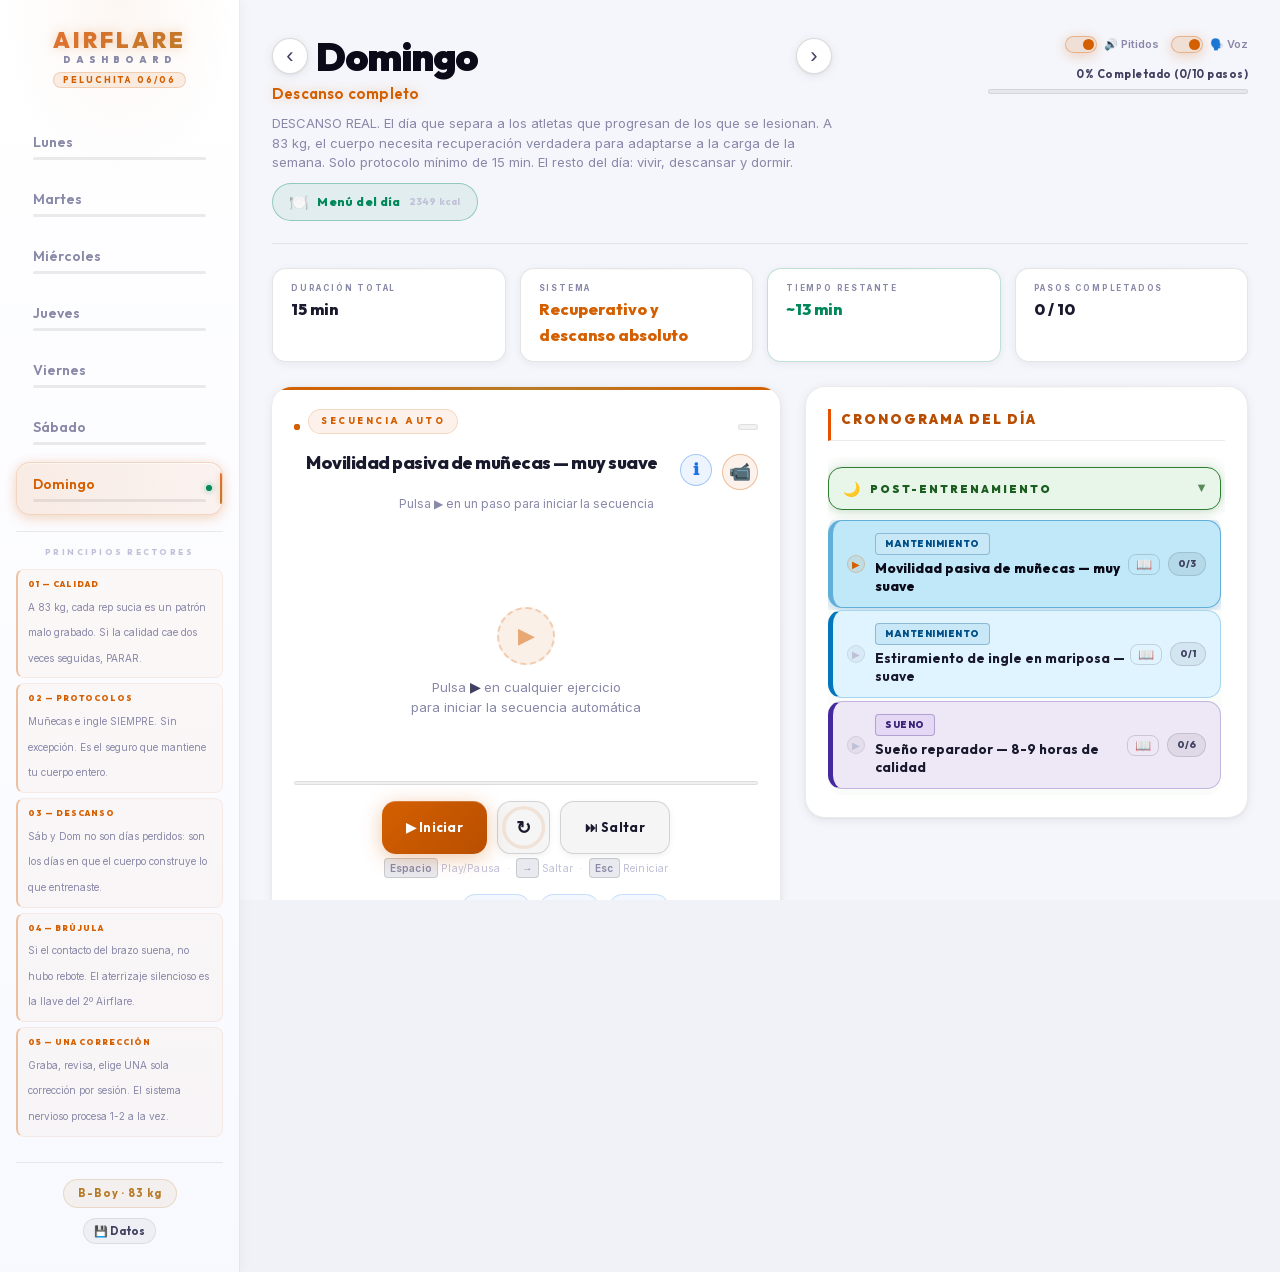
==== index.html @ 87679b3b "Rendimiento gama baja: deduplica fuentes (-298KB) y SW stale-while-revalidate - Las fuentes Inter y " ====
<!DOCTYPE html>
<html lang="es">
<head>
  <meta charset="UTF-8">
  <meta name="viewport" content="width=device-width, initial-scale=1.0, viewport-fit=cover">
  <meta name="theme-color" content="#f0f2f7">
  <meta name="apple-mobile-web-app-capable" content="yes">
  <meta name="apple-mobile-web-app-status-bar-style" content="black-translucent">
  <meta name="mobile-web-app-capable" content="yes">
  <title>Airflare Dashboard | Plan de Entrenamiento Diario</title>
  <meta name="description" content="Panel de entrenamiento interactivo para el control y seguimiento diario de la rutina de Airflares. Incluye temporizadores, alertas por voz y nutrición deportiva.">
  <!-- PWA Manifest -->
  <link rel="manifest" href="manifest.json">

  <!-- Icons -->
  <link rel="icon" type="image/svg+xml" href="icon.svg">
  <link rel="apple-touch-icon" href="icon-192.png">
  <style>
/* ── Fuentes auto-alojadas (subset Latin-1) — sin red, carga instantánea ── */
@font-face{font-family:'Inter';font-style:normal;font-weight:300 700;font-display:swap;src:url([data-uri]) format('woff2');}
@font-face{font-family:'Outfit';font-style:normal;font-weight:500 900;font-display:swap;src:url([data-uri]) format('woff2');}
/* ==========================================================================
   AIRFLARE — TEMA CLARO · Secciones por color · Lectura fácil
   ========================================================================== */


/* ── VARIABLES ─────────────────────────────────────────────────────────────── */
:root {
  --bg-void:      #f0f2f7;
  --bg-deep:      #e8eaef;
  --bg-surface:   #f5f6fb;
  --bg-card:      #ffffff;
  --bg-card-hover:#fafbff;
  --bg-glass:     rgba(0, 0, 0, 0.02);

  --orange:       #d45f00;
  --orange-rgb:   212, 95, 0;
  --orange-bright:#e87030;
  --gold:         #b87b28;
  --gold-rgb:     184, 123, 40;
  --green:        #00875a;
  --green-rgb:    0, 135, 90;
  --red:          #d32f2f;
  --red-rgb:      211, 47, 47;
  --blue:         #1a73e8;
  --blue-rgb:     26, 115, 232;

  --text-pure:    #0a0a18;
  --text-primary: #1a1a2e;
  --text-secondary:#404060;
  --text-muted:   #8888a8;
  --text-dim:     #c0c0d8;

  --border:       rgba(0, 0, 0, 0.08);
  --border-mid:   rgba(0, 0, 0, 0.14);
  --border-glow:  rgba(var(--orange-rgb), 0.25);

  --font-display: 'Outfit', -apple-system, sans-serif;
  --font-body:    'Inter', -apple-system, sans-serif;

  --radius-sm:    8px;
  --radius-md:    14px;
  --radius-lg:    20px;
  --radius-xl:    28px;
  --radius-pill:  999px;

  --ease-out:     cubic-bezier(0.16, 1, 0.3, 1);
  --ease-spring:  cubic-bezier(0.34, 1.56, 0.64, 1);
  --ease-smooth:  cubic-bezier(0.4, 0, 0.2, 1);
  --dur-fast:     0.18s;
  --dur-mid:      0.32s;
  --dur-slow:     0.55s;

  /* Reducido de blur(24px) a blur(14px): la barra es fixed y queda detrás
     de contenido con scroll constante; un blur tan alto fuerza recomposición
     de GPU continua en móviles de gama media/baja (jank en scroll). */
  --blur-nav:     none;

  --shadow-card:  0 2px 12px rgba(0,0,0,0.07), 0 1px 3px rgba(0,0,0,0.05);
  --shadow-orange:0 2px 12px rgba(var(--orange-rgb), 0.18), 0 4px 16px rgba(var(--orange-rgb), 0.10);
  --shadow-green: 0 0 14px rgba(var(--green-rgb), 0.14);
  --shadow-gold:  0 0 14px rgba(var(--gold-rgb), 0.18);
  --glow-orange:  0 0 30px rgba(var(--orange-rgb), 0.08);
}

/* ── RESET ─────────────────────────────────────────────────────────────────── */
*, *::before, *::after { margin: 0; padding: 0; box-sizing: border-box; }

html { scroll-behavior: smooth; -webkit-tap-highlight-color: transparent; overflow-x: hidden; }

body {
  font-family: var(--font-body);
  background-color: var(--bg-void);
  color: var(--text-secondary);
  overflow-x: hidden;
  line-height: 1.6;
  -webkit-font-smoothing: antialiased;
  -moz-osx-font-smoothing: grayscale;
  background-image:
    radial-gradient(ellipse 80% 50% at 50% -10%, rgba(var(--orange-rgb), 0.04) 0%, transparent 60%),
    radial-gradient(ellipse 60% 40% at 80% 80%, rgba(26, 115, 232, 0.03) 0%, transparent 50%);
}

::-webkit-scrollbar { width: 4px; height: 4px; }
::-webkit-scrollbar-track { background: transparent; }
::-webkit-scrollbar-thumb { background: rgba(0,0,0,0.15); border-radius: 2px; }
::-webkit-scrollbar-thumb:hover { background: var(--orange); }

/* ── KEYFRAMES ─────────────────────────────────────────────────────────────── */
@keyframes fadeUp {
  from { opacity: 0; transform: translateY(20px); }
  to   { opacity: 1; transform: translateY(0); }
}

@keyframes fadeIn {
  from { opacity: 0; }
  to   { opacity: 1; }
}

@keyframes slideInRight {
  from { opacity: 0; transform: translateX(24px); }
  to   { opacity: 1; transform: translateX(0); }
}

@keyframes slideInLeft {
  from { opacity: 0; transform: translateX(-24px); }
  to   { opacity: 1; transform: translateX(0); }
}

@keyframes scaleIn {
  from { opacity: 0; transform: scale(0.92); }
  to   { opacity: 1; transform: scale(1); }
}

@keyframes checkPop {
  0%   { transform: scale(0.8); }
  55%  { transform: scale(1.2); }
  100% { transform: scale(1); }
}

@keyframes scanline {
  0%   { transform: translateY(-100%); }
  100% { transform: translateY(400%); }
}

@keyframes timerRing {
  0%   { stroke-dashoffset: 440; }
  100% { stroke-dashoffset: 0; }
}

@keyframes navPop {
  0%   { transform: scale(0.85) translateY(4px); opacity: 0; }
  60%  { transform: scale(1.08) translateY(-2px); }
  100% { transform: scale(1) translateY(0); opacity: 1; }
}

@keyframes rippleAnim {
  to { transform: scale(1); opacity: 0; }
}

@keyframes stepEnter {
  from { opacity: 0; transform: translateX(-8px); }
  to   { opacity: 1; transform: translateX(0); }
}

/* Congelar animaciones infinitas cuando la app está en segundo plano.
   animation-play-state:paused mantiene la capa GPU sin coste de tick. */
.app-hidden .pulse-indicator::after {
  animation-play-state: paused;
}

/* Respeta el ajuste del sistema "reducir animaciones" (Android/iOS):
   congela animaciones y transiciones no esenciales → menos trabajo en gama baja. */
@media (prefers-reduced-motion: reduce) {
  *, *::before, *::after {
    animation-duration: 0.001ms !important;
    animation-iteration-count: 1 !important;
    transition-duration: 0.001ms !important;
    scroll-behavior: auto !important;
  }
}

/* ── LAYOUT ─────────────────────────────────────────────────────────────────── */
.dashboard-wrapper {
  display: flex;
  min-height: 100vh;
  background-color: var(--bg-void);
  width: 100%;
  max-width: 100%;
  overflow-x: hidden;
}

/* ── SIDEBAR (Desktop) ───────────────────────────────────────────────────────── */
.sidebar {
  width: 240px;
  background: linear-gradient(180deg, #ffffff 0%, #f8f9ff 100%);
  border-right: 1px solid var(--border);
  display: flex;
  flex-direction: column;
  padding: 28px 16px 28px;
  flex-shrink: 0;
  z-index: 100;
  position: relative;
  overflow: hidden;
  box-shadow: 2px 0 12px rgba(0,0,0,0.04);
}

.sidebar::before {
  content: '';
  position: absolute;
  top: 0; left: 0; right: 0;
  height: 180px;
  background: radial-gradient(ellipse at 50% 0%, rgba(var(--orange-rgb), 0.05) 0%, transparent 70%);
  pointer-events: none;
}

.brand-logo {
  font-family: var(--font-display);
  font-weight: 900;
  letter-spacing: 1.5px;
  margin-bottom: 32px;
  display: flex;
  flex-direction: column;
  line-height: 1.1;
  text-align: center;
  position: relative;
  animation: fadeIn var(--dur-slow) var(--ease-out);
}

.logo-accent {
  font-size: 22px;
  background: linear-gradient(135deg, var(--orange-bright), var(--gold));
  -webkit-background-clip: text;
  -webkit-text-fill-color: transparent;
  background-clip: text;
  filter: drop-shadow(0 0 6px rgba(var(--orange-rgb), 0.3));
  letter-spacing: 3px;
}

.logo-sub {
  color: var(--text-muted);
  font-size: 9px;
  letter-spacing: 5px;
  margin-top: 3px;
}

.logo-version {
  display: inline-block;
  margin-top: 7px;
  font-size: 9px;
  font-weight: 700;
  letter-spacing: 2px;
  color: var(--orange);
  background: rgba(var(--orange-rgb), 0.10);
  border: 1px solid rgba(var(--orange-rgb), 0.22);
  border-radius: var(--radius-pill);
  padding: 2px 9px;
  text-transform: uppercase;
  align-self: center;
}

.days-nav {
  display: flex;
  flex-direction: column;
  gap: 4px;
  flex-grow: 1;
}

.tab-btn {
  background: transparent;
  border: 1px solid transparent;
  color: var(--text-muted);
  font-family: var(--font-display);
  font-size: 14px;
  font-weight: 600;
  padding: 12px 16px;
  border-radius: var(--radius-md);
  cursor: pointer;
  text-align: left;
  display: flex;
  align-items: center;
  gap: 12px;
  transition: background-color var(--dur-fast) var(--ease-smooth), border-color var(--dur-fast) var(--ease-smooth), color var(--dur-fast) var(--ease-smooth), box-shadow var(--dur-fast) var(--ease-smooth), transform var(--dur-fast) var(--ease-smooth), opacity var(--dur-fast) var(--ease-smooth);
  position: relative;
  overflow: hidden;
}

.tab-btn .day-short { display: none; }

.tab-btn::before {
  content: '';
  position: absolute;
  inset: 0;
  background: linear-gradient(90deg, rgba(var(--orange-rgb),0.05), transparent);
  opacity: 0;
  transition: opacity var(--dur-fast) var(--ease-smooth);
}

.tab-btn:hover {
  color: var(--text-primary);
  border-color: var(--border-mid);
  background: rgba(0,0,0,0.03);
}

.tab-btn:hover::before { opacity: 1; }

.tab-btn:active { transform: scale(0.97); }

.tab-btn.active {
  color: var(--orange);
  border-color: rgba(var(--orange-rgb), 0.2);
  background: rgba(var(--orange-rgb), 0.06);
  box-shadow: var(--shadow-orange), inset 0 1px 0 rgba(255,255,255,0.8);
}

.tab-btn.active::before { opacity: 1; }

.tab-btn.active::after {
  content: '';
  position: absolute;
  right: 0; top: 20%; bottom: 20%;
  width: 2px;
  background: linear-gradient(180deg, var(--orange-bright), var(--gold));
  border-radius: 2px;
  box-shadow: 0 0 6px rgba(var(--orange-rgb),0.4);
}

.sidebar-footer {
  margin-top: 20px;
  border-top: 1px solid var(--border);
  padding-top: 16px;
  text-align: center;
  display: flex;
  flex-direction: column;
  align-items: center;
  gap: 10px;
}

.sidebar-actions {
  display: flex;
  gap: 6px;
  flex-wrap: wrap;
  justify-content: center;
}

.btn-action-sm {
  display: flex;
  align-items: center;
  gap: 5px;
  padding: 5px 10px;
  font-size: 11px;
  font-weight: 700;
  font-family: var(--font-display);
  color: var(--text-secondary);
  background: rgba(0,0,0,0.04);
  border: 1px solid var(--border);
  border-radius: var(--radius-pill);
  cursor: pointer;
  transition: background-color var(--dur-fast) var(--ease-smooth), border-color var(--dur-fast) var(--ease-smooth), color var(--dur-fast) var(--ease-smooth), box-shadow var(--dur-fast) var(--ease-smooth), transform var(--dur-fast) var(--ease-smooth), opacity var(--dur-fast) var(--ease-smooth);
}

.btn-action-sm:hover {
  color: var(--text-primary);
  background: rgba(0,0,0,0.08);
  border-color: var(--border-mid);
}

.weight-badge {
  font-family: var(--font-display);
  font-size: 11px;
  font-weight: 700;
  letter-spacing: 1px;
  color: var(--gold);
  background: rgba(var(--gold-rgb), 0.08);
  padding: 5px 14px;
  border-radius: var(--radius-pill);
  border: 1px solid rgba(var(--gold-rgb), 0.2);
}

/* Sidebar principles */
.sidebar-principles {
  margin-top: 16px;
  border-top: 1px solid var(--border);
  padding-top: 14px;
  flex-shrink: 0;
}

.principles-title {
  font-family: var(--font-display);
  font-size: 8px;
  font-weight: 800;
  letter-spacing: 2.5px;
  color: var(--text-dim);
  text-transform: uppercase;
  margin-bottom: 10px;
  text-align: center;
}

.principle-item {
  background: rgba(var(--orange-rgb), 0.03);
  border: 1px solid rgba(var(--orange-rgb), 0.08);
  border-left: 2px solid rgba(var(--orange-rgb), 0.35);
  border-radius: var(--radius-sm);
  padding: 8px 10px;
  margin-bottom: 5px;
  transition: background-color var(--dur-fast) var(--ease-smooth), border-color var(--dur-fast) var(--ease-smooth), color var(--dur-fast) var(--ease-smooth), box-shadow var(--dur-fast) var(--ease-smooth), transform var(--dur-fast) var(--ease-smooth), opacity var(--dur-fast) var(--ease-smooth);
}

.principle-item:hover {
  background: rgba(var(--orange-rgb), 0.06);
  border-left-color: var(--orange);
}

.principle-number {
  font-family: var(--font-display);
  font-size: 8px;
  font-weight: 900;
  color: var(--orange);
  letter-spacing: 1px;
  text-transform: uppercase;
  display: block;
  margin-bottom: 2px;
}

.principle-text {
  font-size: 10px;
  color: var(--text-muted);
  line-height: 1.4;
}

/* ── MAIN CONTENT ───────────────────────────────────────────────────────────── */
.main-content {
  flex-grow: 1;
  background-color: var(--bg-surface);
  padding: 36px 32px;
  display: flex;
  flex-direction: column;
  gap: 24px;
  height: 100vh;
  overflow-y: auto;
  overflow-x: hidden;
  min-width: 0;
  position: relative;
}

/* ── HEADER ─────────────────────────────────────────────────────────────────── */
.dashboard-header {
  display: flex;
  justify-content: space-between;
  align-items: flex-start;
  gap: 20px;
  border-bottom: 1px solid var(--border);
  padding-bottom: 22px;
  animation: fadeUp var(--dur-slow) var(--ease-out);
}

.header-day-info h1 {
  font-family: var(--font-display);
  font-size: 40px;
  font-weight: 900;
  color: var(--text-pure);
  line-height: 1;
  letter-spacing: -1.5px;
}

.header-day-info h2 {
  font-family: var(--font-display);
  font-size: 15px;
  font-weight: 600;
  color: var(--orange);
  margin-top: 6px;
  letter-spacing: 0.2px;
}

.header-day-info p {
  font-size: 13px;
  color: var(--text-muted);
  margin-top: 8px;
  max-width: 560px;
  line-height: 1.5;
}

.text-glow {
  filter: drop-shadow(0 0 6px rgba(var(--orange-rgb), 0.3));
}

.header-controls {
  display: flex;
  flex-direction: column;
  gap: 12px;
  min-width: 260px;
}

.audio-controls-panel {
  display: flex;
  justify-content: flex-end;
  gap: 12px;
}

.switch-container {
  display: flex;
  align-items: center;
  gap: 7px;
  cursor: pointer;
  font-size: 11px;
  font-weight: 600;
  color: var(--text-muted);
  user-select: none;
  transition: color var(--dur-fast) var(--ease-smooth);
}

.switch-container:hover { color: var(--text-secondary); }

.switch-container input { display: none; }

.switch-slider {
  width: 32px;
  height: 17px;
  background: rgba(0,0,0,0.1);
  border: 1px solid var(--border-mid);
  border-radius: var(--radius-pill);
  position: relative;
  transition: background-color var(--dur-fast) var(--ease-smooth), border-color var(--dur-fast) var(--ease-smooth), color var(--dur-fast) var(--ease-smooth), box-shadow var(--dur-fast) var(--ease-smooth), transform var(--dur-fast) var(--ease-smooth), opacity var(--dur-fast) var(--ease-smooth);
}

.switch-slider::before {
  content: '';
  position: absolute;
  width: 11px;
  height: 11px;
  background: var(--text-muted);
  border-radius: 50%;
  left: 2px;
  top: 2px;
  transition: background-color var(--dur-fast) var(--ease-spring), border-color var(--dur-fast) var(--ease-spring), color var(--dur-fast) var(--ease-spring), box-shadow var(--dur-fast) var(--ease-spring), transform var(--dur-fast) var(--ease-spring), opacity var(--dur-fast) var(--ease-spring);
}

.switch-container input:checked + .switch-slider {
  background: rgba(var(--orange-rgb), 0.15);
  border-color: rgba(var(--orange-rgb), 0.35);
  box-shadow: var(--shadow-orange);
}

.switch-container input:checked + .switch-slider::before {
  left: 17px;
  background: var(--orange);
}

/* Progress bar */
.progress-container { display: flex; flex-direction: column; gap: 6px; }

.progress-header {
  display: flex;
  justify-content: flex-end;
  font-family: var(--font-display);
  font-size: 11px;
  font-weight: 700;
  color: var(--text-secondary);
  letter-spacing: 0.5px;
}

.progress-bar-bg {
  width: 100%;
  height: 5px;
  background: rgba(0,0,0,0.06);
  border-radius: var(--radius-pill);
  overflow: hidden;
  border: 1px solid var(--border);
}

.progress-bar-fill {
  position: relative;
  overflow: hidden;
  height: 100%;
  background: linear-gradient(90deg, var(--orange) 0%, var(--gold) 50%, var(--green) 100%);
  box-shadow: 0 0 10px rgba(var(--orange-rgb), 0.35);
  border-radius: var(--radius-pill);
  transition: width 0.5s var(--ease-out);
}
/* Sin shimmer animado: la barra es estática (cero coste de compositor perpetuo
   en gama baja). El degradado naranja→oro→verde ya aporta el color de progreso. */

/* ── METRICS BAR ────────────────────────────────────────────────────────────── */
.day-metrics-bar {
  display: flex;
  gap: 14px;
  flex-wrap: wrap;
  animation: fadeUp var(--dur-slow) var(--ease-out) 0.06s both;
}

.metric-card {
  flex: 1;
  min-width: 160px;
  background: var(--bg-card);
  border: 1px solid var(--border);
  border-radius: var(--radius-md);
  padding: 13px 18px;
  display: flex;
  flex-direction: column;
  gap: 3px;
  box-shadow: var(--shadow-card);
  position: relative;
  overflow: hidden;
}

.metric-card::before {
  content: '';
  position: absolute;
  top: 0; left: 0; right: 0;
  height: 1px;
  background: linear-gradient(90deg, transparent, rgba(0,0,0,0.04), transparent);
}

.metric-label {
  font-size: 9px;
  text-transform: uppercase;
  letter-spacing: 1.5px;
  color: var(--text-muted);
  font-weight: 700;
}

.metric-value {
  font-family: var(--font-display);
  font-size: 15px;
  font-weight: 700;
  color: var(--text-primary);
}

.text-accent { color: var(--orange); }
.text-secondary { color: var(--text-secondary); font-size: 13px; }

/* ── DASHBOARD GRID ─────────────────────────────────────────────────────────── */
.dashboard-grid {
  display: grid;
  grid-template-columns: 1.15fr 1fr;
  gap: 24px;
  align-items: start;
}

.grid-left-col, .grid-right-col {
  display: flex;
  flex-direction: column;
  gap: 18px;
  min-width: 0;
}

/* ── GLASS CARDS ────────────────────────────────────────────────────────────── */
.glass-card {
  background: var(--bg-card);
  border: 1px solid var(--border);
  border-radius: var(--radius-lg);
  padding: 22px;
  box-shadow: var(--shadow-card);
  position: relative;
  overflow: hidden;
  width: 100%;
  max-width: 100%;
  box-sizing: border-box;
  transition: border-color var(--dur-mid) var(--ease-smooth),
              box-shadow var(--dur-mid) var(--ease-smooth);
  animation: fadeUp var(--dur-slow) var(--ease-out) both;
}

.glass-card::before {
  content: '';
  position: absolute;
  top: 0; left: 0; right: 0;
  height: 1px;
  background: linear-gradient(90deg, transparent 0%, rgba(0,0,0,0.04) 50%, transparent 100%);
  pointer-events: none;
}

.glass-card:hover {
  border-color: var(--border-mid);
  box-shadow: 0 4px 20px rgba(0,0,0,0.09);
}

/* ── TIMER SECTION ──────────────────────────────────────────────────────────── */
.timer-section {
  text-align: center;
  border-left: none;
  position: relative;
  overflow: hidden;
}

.timer-section::after {
  content: '';
  position: absolute;
  top: 0; left: 0; right: 0;
  height: 3px;
  background: linear-gradient(90deg, var(--orange), var(--gold), var(--orange));
  /* RENDIMIENTO: se quita la animación perpetua de "background-position"
     (shimmer) — esta franja de 3px está siempre visible mientras se entrena,
     y animar su degradado obligaba a repintarla en cada fotograma para
     siempre. El degradado estático es visualmente casi idéntico (una línea
     de acento de 3px) y elimina ese coste continuo de raíz. */
  border-radius: var(--radius-lg) var(--radius-lg) 0 0;
}

.timer-exercise-header {
  margin-bottom: 18px;
}

.timer-badge {
  font-family: var(--font-display);
  font-size: 9px;
  letter-spacing: 2.5px;
  font-weight: 800;
  color: var(--orange);
  background: rgba(var(--orange-rgb), 0.08);
  border: 1px solid rgba(var(--orange-rgb), 0.18);
  padding: 4px 12px;
  border-radius: var(--radius-pill);
  display: inline-flex;
  align-items: center;
  gap: 6px;
  margin-bottom: 10px;
  text-transform: uppercase;
}

.pulse-indicator {
  display: inline-block;
  position: relative;
  width: 6px;
  height: 6px;
  background: var(--orange);
  border-radius: 50%;
  flex-shrink: 0;
}
/* RENDIMIENTO: el "anillo" pulsante se generaba antes animando box-shadow
   (propiedad de PINTADO — fuerza repintado de la GPU en cada fotograma,
   de forma perpetua, ya que este indicador está siempre visible en el
   panel principal). Se sustituye por un pseudo-elemento que solo anima
   transform + opacity — ambas son propiedades de COMPOSICIÓN, casi gratis
   para la GPU — manteniendo el mismo efecto visual de "anillo expandiéndose". */
.pulse-indicator::after {
  content: '';
  position: absolute;
  inset: 0;
  border-radius: 50%;
  background: var(--orange);
  animation: pulseRing 1.8s infinite;
}
@keyframes pulseRing {
  0%   { transform: scale(1);   opacity: 0.55; }
  100% { transform: scale(2.6); opacity: 0; }
}

#timer-ex-name {
  font-family: var(--font-display);
  font-size: 18px;
  font-weight: 800;
  color: var(--text-primary);
  line-height: 1.2;
  letter-spacing: -0.3px;
}

#timer-ex-target {
  font-size: 12px;
  color: var(--text-muted);
  margin-top: 4px;
}

.timer-display-wrapper {
  margin: 22px auto;
  position: relative;
  display: inline-block;
  max-width: 100%;
  overflow: hidden;
}

.timer-display {
  font-family: var(--font-display);
  font-size: 80px;
  font-weight: 900;
  color: var(--text-pure);
  letter-spacing: -4px;
  line-height: 1;
  /* Glow estático: antes glowPulse animaba text-shadow (PINTADO) infinitamente
     sobre este número de 80px → repintado cada frame, caro en gama baja. */
  text-shadow: 0 0 20px rgba(var(--orange-rgb), 0.30);
  position: relative;
}

/* Timer controls */
.timer-controls {
  display: flex;
  justify-content: center;
  gap: 10px;
  flex-wrap: wrap;
}

.btn-timer {
  font-family: var(--font-display);
  font-size: 13px;
  font-weight: 700;
  padding: 14px 24px;
  border-radius: var(--radius-md);
  cursor: pointer;
  border: none;
  display: flex;
  align-items: center;
  gap: 7px;
  transition: background-color var(--dur-fast) var(--ease-smooth), border-color var(--dur-fast) var(--ease-smooth), color var(--dur-fast) var(--ease-smooth), box-shadow var(--dur-fast) var(--ease-smooth), transform var(--dur-fast) var(--ease-smooth), opacity var(--dur-fast) var(--ease-smooth);
  letter-spacing: 0.3px;
  position: relative;
  overflow: hidden;
}

.btn-timer:active { transform: scale(0.95); }

.btn-primary {
  background: linear-gradient(135deg, var(--orange) 0%, #b84f00 100%);
  color: white;
  box-shadow: 0 4px 20px rgba(var(--orange-rgb), 0.35), 0 1px 0 rgba(255,255,255,0.2) inset;
}

.btn-primary:hover {
  box-shadow: 0 6px 28px rgba(var(--orange-rgb), 0.45), 0 1px 0 rgba(255,255,255,0.2) inset;
  transform: translateY(-2px);
}

.btn-primary.running {
  background: linear-gradient(135deg, #9a3c00 0%, #7a2e00 100%);
  box-shadow: 0 4px 16px rgba(140, 50, 0, 0.35);
}

.btn-secondary {
  background: rgba(0,0,0,0.04);
  color: var(--text-primary);
  border: 1px solid var(--border-mid);
  box-shadow: 0 2px 6px rgba(0,0,0,0.06);
}

.btn-secondary:hover {
  background: rgba(0,0,0,0.07);
  border-color: rgba(0,0,0,0.18);
  transform: translateY(-1px);
}

/* Rest buttons */
.rest-buttons {
  display: flex;
  justify-content: center;
  gap: 8px;
  margin-top: 14px;
  flex-wrap: wrap;
  align-items: center;
}

.rest-buttons span {
  font-family: var(--font-display) !important;
  font-size: 9px !important;
  font-weight: 700 !important;
  color: var(--text-dim) !important;
  letter-spacing: 1.5px !important;
}

.btn-rest {
  font-family: var(--font-display);
  font-size: 11px;
  font-weight: 700;
  padding: 7px 14px;
  border-radius: var(--radius-pill);
  cursor: pointer;
  border: 1px solid rgba(var(--blue-rgb), 0.2);
  background: rgba(var(--blue-rgb), 0.05);
  color: var(--blue);
  transition: background-color var(--dur-fast) var(--ease-smooth), border-color var(--dur-fast) var(--ease-smooth), color var(--dur-fast) var(--ease-smooth), box-shadow var(--dur-fast) var(--ease-smooth), transform var(--dur-fast) var(--ease-smooth), opacity var(--dur-fast) var(--ease-smooth);
  letter-spacing: 0.5px;
}

.btn-rest:hover {
  background: rgba(var(--blue-rgb), 0.1);
  border-color: rgba(var(--blue-rgb), 0.35);
  transform: translateY(-1px);
  box-shadow: 0 0 10px rgba(var(--blue-rgb), 0.12);
}

.btn-rest:active { transform: scale(0.94); }

.btn-rest.active-rest {
  background: rgba(var(--blue-rgb), 0.12);
  border-color: var(--blue);
  /* Indicador estático en vez de animar box-shadow (PINTADO) cada frame. */
  box-shadow: 0 0 0 3px rgba(26, 115, 232, 0.16);
}

/* ── EXERCISE DETAILS ───────────────────────────────────────────────────────── */
.detail-list {
  list-style: none;
  display: flex;
  flex-direction: column;
  gap: 9px;
  font-size: 13px;
}

.detail-list li {
  position: relative;
  padding-left: 16px;
  color: var(--text-secondary);
  line-height: 1.5;
}

.detail-list li::before {
  content: "▸";
  position: absolute;
  left: 0;
  font-size: 10px;
  top: 2px;
}

.danger-list li::before { color: var(--red); }
.success-list li::before { color: var(--green); }

/* ── TECHNIQUE CHECKLIST ────────────────────────────────────────────────────── */
.tech-checklist-item {
  display: flex;
  align-items: flex-start;
  gap: 11px;
  padding: 10px 0;
  border-bottom: 1px solid var(--border);
  cursor: pointer;
  transition: background-color var(--dur-fast) var(--ease-smooth), border-color var(--dur-fast) var(--ease-smooth), color var(--dur-fast) var(--ease-smooth), box-shadow var(--dur-fast) var(--ease-smooth), transform var(--dur-fast) var(--ease-smooth), opacity var(--dur-fast) var(--ease-smooth);
}

.tech-checklist-item:last-child { border-bottom: none; padding-bottom: 0; }

.tech-checklist-item:hover .tech-item-text { color: var(--text-primary); }

.tech-checkbox {
  opacity: 0;
  width: 0;
  height: 0;
}

.tech-checkmark {
  position: relative;
  flex-shrink: 0;
  width: 18px;
  height: 18px;
  margin-top: 2px;
  background: rgba(0,0,0,0.03);
  border: 1.5px solid var(--text-dim);
  border-radius: 5px;
  transition: background-color var(--dur-fast) var(--ease-smooth), border-color var(--dur-fast) var(--ease-smooth), color var(--dur-fast) var(--ease-smooth), box-shadow var(--dur-fast) var(--ease-smooth), transform var(--dur-fast) var(--ease-smooth), opacity var(--dur-fast) var(--ease-smooth);
}

.tech-checkbox:checked ~ .tech-checkmark {
  background: linear-gradient(135deg, var(--orange), var(--gold));
  border-color: var(--orange);
  box-shadow: var(--shadow-orange);
  animation: checkPop var(--dur-fast) var(--ease-spring);
}

.tech-checkmark::after {
  content: '';
  position: absolute;
  display: none;
  left: 5px;
  top: 1px;
  width: 4px;
  height: 8px;
  border: solid #fff;
  border-width: 0 2px 2px 0;
  transform: rotate(45deg);
}

.tech-checkbox:checked ~ .tech-checkmark::after { display: block; }

.tech-item-text {
  font-size: 13px;
  color: var(--text-secondary);
  line-height: 1.5;
  transition: background-color var(--dur-fast) var(--ease-smooth), border-color var(--dur-fast) var(--ease-smooth), color var(--dur-fast) var(--ease-smooth), box-shadow var(--dur-fast) var(--ease-smooth), transform var(--dur-fast) var(--ease-smooth), opacity var(--dur-fast) var(--ease-smooth);
}

.tech-checkbox:checked ~ .tech-item-text {
  text-decoration: line-through;
  color: var(--text-dim);
  opacity: 0.6;
}

/* ── BLOCK CATEGORY SEPARATORS ─────────────────────────────────────────────── */
.block-category-separator {
  display: flex;
  align-items: center;
  gap: 8px;
  padding: 10px 14px 8px;
  font-family: var(--font-display);
  font-size: 11px;
  font-weight: 900;
  letter-spacing: 2px;
  text-transform: uppercase;
  color: var(--text-muted);
  border-radius: var(--radius-md);
  margin-top: 10px;
  margin-bottom: 4px;
  background: rgba(0,0,0,0.04);
  border: 1px solid var(--border);
}

.block-category-separator:first-child {
  margin-top: 0;
}

/* Colores por categoría */
.cat-calentamiento {
  background: rgba(255, 149, 0, 0.09);
  border-color: rgba(255, 149, 0, 0.2);
  color: #b86200;
}

.cat-entrenamiento {
  background: rgba(var(--blue-rgb), 0.08);
  border-color: rgba(var(--blue-rgb), 0.18);
  color: #1558b0;
}

.cat-postentrenamiento {
  background: rgba(var(--green-rgb), 0.08);
  border-color: rgba(var(--green-rgb), 0.18);
  color: #006040;
}

.block-cat-icon {
  font-size: 14px;
}

/* ── TIMELINE SECTION ───────────────────────────────────────────────────────── */
.section-title {
  font-family: var(--font-display);
  font-size: 13px;
  font-weight: 900;
  text-transform: uppercase;
  letter-spacing: 2px;
  color: var(--text-primary);
  margin-bottom: 16px;
  padding-bottom: 10px;
  border-bottom: 1px solid var(--border);
}

.timeline-list {
  display: flex;
  flex-direction: column;
  gap: 2px;
  max-height: 700px;
  overflow-y: auto;
  padding-right: 4px;
}

/* ── EXERCISE GROUP HEADER ──────────────────────────────────────────────────── */
/* Salta el render de ejercicios fuera de pantalla. 'auto' recuerda el tamaño
   real tras el primer pintado; navegadores viejos lo ignoran (degradación segura). */
.exercise-group {
  content-visibility: auto;
  contain-intrinsic-size: auto 160px;
}

.exercise-group-header {
  background: #fafbfe;
  border: 1px solid var(--border);
  border-radius: var(--radius-md);
  padding: 12px 14px;
  display: flex;
  justify-content: space-between;
  align-items: center;
  cursor: pointer;
  transition: background-color var(--dur-fast) var(--ease-smooth), border-color var(--dur-fast) var(--ease-smooth), color var(--dur-fast) var(--ease-smooth), box-shadow var(--dur-fast) var(--ease-smooth), transform var(--dur-fast) var(--ease-smooth), opacity var(--dur-fast) var(--ease-smooth);
  margin-top: 4px;
  position: relative;
  overflow: hidden;
  border-left: 3px solid var(--border-mid);
}

.exercise-group-header:first-child { margin-top: 0; }

.exercise-group-header:hover {
  background: #f0f3ff;
  border-color: var(--border-mid);
}

.exercise-group-header:active { transform: scale(0.99); }

.exercise-group-header.active-group {
  background: rgba(var(--orange-rgb), 0.05);
  border-color: rgba(var(--orange-rgb), 0.2);
  border-left-color: var(--orange);
  box-shadow: 0 0 16px rgba(var(--orange-rgb), 0.05);
}

/* Colores de borde por bloque de entrenamiento */
.exercise-group-header[data-block="block-calentamiento"]  { border-left-color: #ff9500; }
.exercise-group-header[data-block="block-activacion"]     { border-left-color: #ff6b00; }
.exercise-group-header[data-block="block-power"]          { border-left-color: #00875a; }
.exercise-group-header[data-block="block-power-plus"]     { border-left-color: #00c896; }
.exercise-group-header[data-block="block-fuerza"]         { border-left-color: #1a73e8; }
.exercise-group-header[data-block="block-baile"]          { border-left-color: #9c27b0; }
.exercise-group-header[data-block="block-mental"]         { border-left-color: #e6a817; }
.exercise-group-header[data-block="block-recuperacion"]   { border-left-color: #00acc1; }
.exercise-group-header[data-block="block-powertest"]      { border-left-color: #e53935; }
.exercise-group-header[data-block="block-sueno"]          { border-left-color: #7b1fa2; }
.exercise-group-header[data-block="block-vueltacalma"]    { border-left-color: #607d8b; }

.group-header-left {
  display: flex;
  align-items: center;
  gap: 10px;
  flex: 1 1 0;
  min-width: 0;
  overflow: hidden;
}

.group-collapse-icon {
  font-size: 9px;
  color: var(--text-dim);
  transition: background-color var(--dur-fast) var(--ease-smooth), border-color var(--dur-fast) var(--ease-smooth), color var(--dur-fast) var(--ease-smooth), box-shadow var(--dur-fast) var(--ease-smooth), transform var(--dur-fast) var(--ease-smooth), opacity var(--dur-fast) var(--ease-smooth);
  flex-shrink: 0;
}

.exercise-group-header.active-group .group-collapse-icon {
  color: var(--orange);
}

.group-header-info {
  display: flex;
  flex-direction: column;
  gap: 4px;
}

.group-exercise-name {
  font-family: var(--font-display);
  font-size: 13px;
  font-weight: 700;
  color: var(--text-primary);
  white-space: nowrap;
  overflow: hidden;
  text-overflow: ellipsis;
}

.exercise-group-header.active-group .group-exercise-name {
  color: var(--orange);
}

.group-header-right {
  display: flex;
  align-items: center;
  gap: 8px;
  flex-shrink: 0;
}

.group-step-count {
  font-family: var(--font-display);
  font-size: 10px;
  font-weight: 800;
  color: var(--text-muted);
  background: rgba(0,0,0,0.04);
  border: 1px solid var(--border);
  padding: 3px 9px;
  border-radius: var(--radius-pill);
  white-space: nowrap;
  transition: background-color var(--dur-fast) var(--ease-smooth), border-color var(--dur-fast) var(--ease-smooth), color var(--dur-fast) var(--ease-smooth), box-shadow var(--dur-fast) var(--ease-smooth), transform var(--dur-fast) var(--ease-smooth), opacity var(--dur-fast) var(--ease-smooth);
}

.group-step-count.all-done {
  color: var(--green);
  background: rgba(var(--green-rgb), 0.08);
  border-color: rgba(var(--green-rgb), 0.2);
  box-shadow: var(--shadow-green);
}

/* ── STEPS CONTAINER ────────────────────────────────────────────────────────── */
.steps-container {
  display: flex;
  flex-direction: column;
  gap: 2px;
  padding-left: 14px;
  overflow: hidden;
  max-height: 2000px;
  transition: max-height 0.4s var(--ease-out), opacity 0.3s var(--ease-smooth);
  opacity: 1;
  border-left: 1px solid rgba(0,0,0,0.06);
  margin-left: 12px;
  margin-bottom: 3px;
}

.steps-container.collapsed {
  max-height: 0;
  opacity: 0;
  margin-bottom: 0;
}

/* ── STEP ROWS ──────────────────────────────────────────────────────────────── */
.step-row {
  display: flex;
  justify-content: space-between;
  align-items: center;
  padding: 9px 12px;
  border-radius: var(--radius-sm);
  border: 1px solid transparent;
  cursor: pointer;
  transition: background-color var(--dur-fast) var(--ease-smooth), border-color var(--dur-fast) var(--ease-smooth), color var(--dur-fast) var(--ease-smooth), box-shadow var(--dur-fast) var(--ease-smooth), transform var(--dur-fast) var(--ease-smooth), opacity var(--dur-fast) var(--ease-smooth);
  gap: 8px;
}

.step-row:hover {
  background: rgba(0,0,0,0.03);
  border-color: var(--border);
}

.step-row:active { transform: scale(0.99); }

.step-row.step-active {
  background: rgba(var(--orange-rgb), 0.06);
  border-color: rgba(var(--orange-rgb), 0.16);
}

.step-row.step-completed { opacity: 0.45; }

.step-row.step-completed .step-label {
  text-decoration: line-through;
  color: var(--text-dim);
}

.step-row-left {
  display: flex;
  align-items: center;
  gap: 10px;
  flex: 1;
  min-width: 0;
}

.step-row-right {
  display: flex;
  align-items: center;
  gap: 6px;
  flex-shrink: 0;
}

.step-label {
  font-size: 12px;
  color: var(--text-secondary);
  line-height: 1.35;
  overflow-wrap: break-word;
  word-break: break-word;
  min-width: 0;
}

.step-label-rest {
  font-size: 12px;
  color: var(--text-muted);
  font-style: italic;
}

.rest-icon { font-size: 13px; }

.rest-step {
  background: rgba(var(--blue-rgb), 0.02);
  border-radius: var(--radius-sm);
}

.step-time-badge {
  font-family: var(--font-display);
  font-size: 10px;
  font-weight: 700;
  color: var(--text-muted);
  background: rgba(0,0,0,0.05);
  padding: 2px 7px;
  border-radius: var(--radius-pill);
  border: 1px solid var(--border);
}

.step-reps-badge {
  font-family: var(--font-display);
  font-size: 10px;
  font-weight: 700;
  color: var(--orange);
  background: rgba(var(--orange-rgb), 0.07);
  padding: 2px 8px;
  border-radius: var(--radius-pill);
  border: 1px solid rgba(var(--orange-rgb), 0.14);
  max-width: 140px;
  text-align: right;
  white-space: nowrap;
  overflow: hidden;
  text-overflow: ellipsis;
}

.btn-step-timer {
  background: rgba(var(--orange-rgb), 0.08);
  border: 1px solid rgba(var(--orange-rgb), 0.18);
  color: var(--orange);
  font-size: 11px;
  cursor: pointer;
  padding: 5px 8px;
  border-radius: var(--radius-sm);
  transition: background-color var(--dur-fast) var(--ease-smooth), border-color var(--dur-fast) var(--ease-smooth), color var(--dur-fast) var(--ease-smooth), box-shadow var(--dur-fast) var(--ease-smooth), transform var(--dur-fast) var(--ease-smooth), opacity var(--dur-fast) var(--ease-smooth);
  flex-shrink: 0;
}

.btn-step-timer:hover {
  background: rgba(var(--orange-rgb), 0.15);
  border-color: rgba(var(--orange-rgb), 0.3);
  box-shadow: var(--shadow-orange);
}

.btn-step-timer:active { transform: scale(0.9); }

.rest-timer-btn {
  background: rgba(var(--blue-rgb), 0.07);
  border: 1px solid rgba(var(--blue-rgb), 0.18);
  color: var(--blue);
}

.rest-timer-btn:hover {
  background: rgba(var(--blue-rgb), 0.13);
  border-color: rgba(var(--blue-rgb), 0.3);
  box-shadow: 0 0 10px rgba(var(--blue-rgb), 0.12);
}

/* ── CHECKBOXES ─────────────────────────────────────────────────────────────── */
.checkbox-container {
  display: block;
  position: relative;
  width: 20px;
  height: 20px;
  cursor: pointer;
  flex-shrink: 0;
}

.checkbox-container input {
  opacity: 0;
  width: 0;
  height: 0;
}

.checkmark {
  position: absolute;
  top: 0; left: 0;
  height: 20px;
  width: 20px;
  background: rgba(0,0,0,0.04);
  border: 1.5px solid var(--text-dim);
  border-radius: 5px;
  transition: background-color var(--dur-fast) var(--ease-smooth), border-color var(--dur-fast) var(--ease-smooth), color var(--dur-fast) var(--ease-smooth), box-shadow var(--dur-fast) var(--ease-smooth), transform var(--dur-fast) var(--ease-smooth), opacity var(--dur-fast) var(--ease-smooth);
}

.checkbox-container input:checked ~ .checkmark {
  background: linear-gradient(135deg, var(--green), #00694a);
  border-color: var(--green);
  box-shadow: var(--shadow-green);
  animation: checkPop var(--dur-fast) var(--ease-spring);
}

.checkmark::after {
  content: '';
  position: absolute;
  display: none;
  left: 6px;
  top: 2px;
  width: 4px;
  height: 9px;
  border: solid #fff;
  border-width: 0 2px 2px 0;
  transform: rotate(45deg);
}

.checkbox-container input:checked ~ .checkmark::after { display: block; }

/* ── BLOCK BADGES ───────────────────────────────────────────────────────────── */
.exercise-block-badge {
  font-family: var(--font-display);
  font-size: 8px;
  font-weight: 800;
  text-transform: uppercase;
  letter-spacing: 0.8px;
  padding: 2px 7px;
  border-radius: 3px;
  display: inline-block;
  width: fit-content;
}

.block-calentamiento  { background: rgba(255,149,0,0.12); color: #b86200; }
.block-activacion     { background: rgba(var(--orange-rgb),0.1); color: var(--orange); }
.block-power          { background: rgba(var(--green-rgb),0.1); color: var(--green); }
.block-power-plus     { background: rgba(0,200,150,0.1); color: #00a878; border: 1px solid rgba(0,200,150,0.2); }
.block-fuerza         { background: rgba(var(--blue-rgb),0.1); color: var(--blue); }
.block-baile          { background: rgba(156,39,176,0.1); color: #9c27b0; }
.block-mental         { background: rgba(230,168,23,0.1); color: #b88000; }
.block-recuperacion   { background: rgba(0,172,193,0.08); color: #007c8a; }
.block-powertest      { background: rgba(var(--red-rgb),0.1); color: var(--red); border: 1px solid rgba(var(--red-rgb),0.18); }
.block-sueno { background: rgba(123,31,162,0.09); color: #7b1fa2; }
.block-vueltacalma    { background: rgba(96,125,139,0.08); color: #607d8b; }

/* ═══════════════════════════════════════════════════════════════════════════════
   MOBILE — diseño premium para teléfono
   ═══════════════════════════════════════════════════════════════════════════ */

@media (max-width: 900px) {

  body {
    background-image:
      radial-gradient(ellipse 120% 40% at 50% -5%, rgba(var(--orange-rgb), 0.05) 0%, transparent 55%),
      radial-gradient(ellipse 80% 40% at 90% 90%, rgba(26, 115, 232, 0.03) 0%, transparent 50%);
  }

  .dashboard-wrapper {
    flex-direction: column;
    overflow-x: hidden;
    width: 100%;
    max-width: 100%;
  }

  /* BOTTOM NAV */
  .sidebar {
    width: 100%;
    height: auto;
    min-height: 72px;
    position: fixed;
    bottom: 0;
    left: 0;
    right: 0;
    padding: 0 8px 0;
    padding-bottom: max(8px, env(safe-area-inset-bottom));
    flex-direction: row;
    align-items: center;
    justify-content: center;
    border-right: none;
    border-top: 1px solid var(--border);
    background: rgba(255, 255, 255, 0.99);
    backdrop-filter: var(--blur-nav);
    z-index: 999;
    overflow: visible;
    box-shadow: 0 -3px 16px rgba(0,0,0,0.10);
  }

  .sidebar::before {
    top: 0; bottom: unset;
    height: 1px;
    background: linear-gradient(90deg, transparent, rgba(var(--orange-rgb), 0.2), transparent);
    border-radius: 0;
  }

  .brand-logo, .sidebar-footer, .sidebar-principles { display: none; }

  .days-nav {
    flex-direction: row;
    width: 100%;
    justify-content: space-around;
    gap: 0;
    padding: 8px 0 6px;
  }

  .tab-btn {
    padding: 8px 6px;
    border-radius: var(--radius-md);
    flex-direction: column;
    gap: 4px;
    align-items: center;
    flex: 1;
    text-align: center;
    font-size: 10px;
    letter-spacing: 0.5px;
    border: none;
    background: none !important;
    position: relative;
    transition: background-color var(--dur-fast) var(--ease-smooth), border-color var(--dur-fast) var(--ease-smooth), color var(--dur-fast) var(--ease-smooth), box-shadow var(--dur-fast) var(--ease-smooth), transform var(--dur-fast) var(--ease-smooth), opacity var(--dur-fast) var(--ease-smooth);
  }

  .tab-btn::after { display: none; }
  .tab-btn::before { display: none; }

  .tab-btn:active { transform: scale(0.88); }

  .tab-btn .day-full { display: none; }

  .tab-btn .day-short {
    display: block;
    background: none;
    padding: 0;
    font-size: 14px;
    font-weight: 800;
    font-family: var(--font-display);
    letter-spacing: 0.5px;
    color: var(--text-dim);
    transition: color var(--dur-fast) var(--ease-smooth);
  }

  .tab-btn.active .day-short {
    color: var(--orange);
    filter: drop-shadow(0 0 4px rgba(var(--orange-rgb), 0.4));
  }

  /* Dot indicator */
  .tab-btn.active::after {
    content: '';
    display: block !important;
    position: absolute;
    bottom: -2px;
    left: 50%;
    transform: translateX(-50%);
    width: 18px;
    height: 3px;
    background: linear-gradient(90deg, var(--orange), var(--gold));
    border-radius: var(--radius-pill);
    box-shadow: 0 0 6px rgba(var(--orange-rgb), 0.5);
    animation: navPop var(--dur-fast) var(--ease-spring);
    right: unset; top: unset;
    border: none; width: 18px;
  }

  /* Main content mobile */
  .main-content {
    padding: 16px 14px max(96px, calc(72px + env(safe-area-inset-bottom, 0px)));
    height: auto;
    overflow: visible;
    width: 100%;
    max-width: 100%;
    gap: 16px;
  }

  .dashboard-header {
    flex-direction: column;
    align-items: flex-start;
    gap: 14px;
    padding-bottom: 16px;
    animation: fadeIn var(--dur-mid) var(--ease-out);
  }

  .header-day-info h1 {
    font-size: 36px;
    letter-spacing: -1.5px;
  }

  .header-day-info h2 { font-size: 14px; }

  .header-controls {
    width: 100%;
    min-width: unset;
  }

  .audio-controls-panel { justify-content: flex-start; }

  .day-metrics-bar { gap: 10px; }

  .metric-card {
    min-width: 0;
    flex: 1 1 130px;
    padding: 11px 14px;
  }

  .dashboard-grid {
    grid-template-columns: 1fr;
    gap: 16px;
  }

  .grid-left-col, .grid-right-col { gap: 14px; }

  .glass-card {
    border-radius: var(--radius-lg);
    padding: 18px;
    animation: fadeUp var(--dur-mid) var(--ease-out) both;
  }

  .timer-display {
    font-size: 72px !important;
    letter-spacing: -3px;
  }

  .timer-controls { gap: 8px; }

  .btn-timer {
    padding: 14px 20px;
    font-size: 13px;
    border-radius: var(--radius-md);
    flex: 1;
    justify-content: center;
  }

  #timer-ex-name { font-size: 16px; }

  .step-row {
    padding: 11px 12px;
    border-radius: var(--radius-sm);
    min-height: 46px;
  }

  .step-label { font-size: 12px; }

  .step-reps-badge {
    max-width: 110px;
    font-size: 9px;
  }

  .exercise-group-header {
    padding: 13px 14px;
    border-radius: var(--radius-md);
  }

  .section-title { font-size: 11px; }

  .timeline-list { max-height: none !important; }

  .progress-bar-bg { height: 7px; }

  .header-day-info p { max-width: 100%; }
}

/* Ultra small */
@media (max-width: 390px) {
  .main-content { padding: 12px 12px 90px; }
  .header-day-info h1 { font-size: 30px; }
  .timer-display { font-size: 60px !important; }
  .tab-btn .day-short { font-size: 12px; }
  .btn-timer { padding: 12px 14px; font-size: 12px; }
}

/* Landscape phone */
@media (max-width: 900px) and (orientation: landscape) {
  .sidebar { min-height: 56px; }
  .main-content { padding-bottom: max(70px, calc(56px + env(safe-area-inset-bottom, 0px))); }
  .timer-display { font-size: 56px !important; }
  .timer-display-wrapper { margin: 12px auto; }
}

/* Tablet+ */
@media (min-width: 901px) and (max-width: 1100px) {
  .dashboard-grid { grid-template-columns: 1fr; }
  .main-content { padding: 32px 28px; }
  .timer-display { font-size: 72px; }
}

/* Touch feedback */
@media (hover: none) {
  .tab-btn:hover { background: transparent !important; color: var(--text-dim) !important; }
  .exercise-group-header:hover { background: #fafbfe !important; }
  .step-row:hover { background: transparent !important; border-color: transparent !important; }

  .exercise-group-header:active {
    background: rgba(var(--orange-rgb), 0.05) !important;
    transform: scale(0.99) !important;
  }

  .step-row:active {
    background: rgba(var(--orange-rgb), 0.04) !important;
    transform: scale(0.98) !important;
  }

  .btn-timer:active { transform: scale(0.94) !important; }
  .btn-rest:active  { transform: scale(0.9) !important; }
}

/* Stagger animation */
.glass-card:nth-child(1) { animation-delay: 0.00s; }
.glass-card:nth-child(2) { animation-delay: 0.05s; }
.glass-card:nth-child(3) { animation-delay: 0.10s; }
.glass-card:nth-child(4) { animation-delay: 0.15s; }
.glass-card:nth-child(5) { animation-delay: 0.20s; }
.glass-card:nth-child(6) { animation-delay: 0.25s; }

/* ═══════════════════════════════════════════════════════════════════════════════
   SISTEMA DE TIMER AUTOMÁTICO
   ═══════════════════════════════════════════════════════════════════════════ */

.timer-header-top {
  display: flex;
  align-items: center;
  gap: 8px;
  margin-bottom: 8px;
  flex-wrap: wrap;
}

.step-counter-badge {
  font-family: var(--font-display);
  font-size: 10px;
  font-weight: 800;
  color: var(--text-muted);
  background: rgba(0,0,0,0.05);
  border: 1px solid var(--border);
  padding: 2px 9px;
  border-radius: var(--radius-pill);
  margin-left: auto;
  letter-spacing: 0.5px;
}

.timer-phase-row {
  margin-bottom: 8px;
  min-height: 26px;
}

.phase-chip {
  display: inline-block;
  font-family: var(--font-display);
  font-size: 9px;
  font-weight: 900;
  letter-spacing: 2px;
  text-transform: uppercase;
  padding: 4px 14px;
  border-radius: var(--radius-pill);
  transition: background-color 0.3s var(--ease-smooth), border-color 0.3s var(--ease-smooth), color 0.3s var(--ease-smooth), box-shadow 0.3s var(--ease-smooth), transform 0.3s var(--ease-smooth), opacity 0.3s var(--ease-smooth);
}

.chip-prep {
  color: #b86200;
  background: rgba(255, 149, 0, 0.1);
  border: 1px solid rgba(255, 149, 0, 0.25);
  box-shadow: 0 0 10px rgba(255,149,0,0.1);
}

.chip-active {
  color: var(--orange);
  background: rgba(var(--orange-rgb), 0.08);
  border: 1px solid rgba(var(--orange-rgb), 0.25);
  box-shadow: var(--shadow-orange);
}

.chip-rest {
  color: var(--blue);
  background: rgba(var(--blue-rgb), 0.08);
  border: 1px solid rgba(var(--blue-rgb), 0.2);
}

.chip-reps {
  color: #7b1fa2;
  background: rgba(123,31,162, 0.08);
  border: 1px solid rgba(123,31,162, 0.2);
}

.chip-done {
  color: var(--green);
  background: rgba(var(--green-rgb), 0.08);
  border: 1px solid rgba(var(--green-rgb), 0.2);
  box-shadow: var(--shadow-green);
}

.chip-paused {
  color: var(--gold);
  background: rgba(var(--gold-rgb), 0.08);
  border: 1px solid rgba(var(--gold-rgb), 0.2);
}

/* Prep countdown */
.prep-countdown-wrap {
  display: flex;
  flex-direction: column;
  align-items: center;
  gap: 4px;
  animation: scaleIn 0.2s var(--ease-spring);
}

.prep-label-text {
  font-family: var(--font-display);
  font-size: 11px;
  font-weight: 800;
  letter-spacing: 3px;
  color: var(--text-muted);
  text-transform: uppercase;
}

.prep-big-number {
  font-family: var(--font-display);
  font-size: 100px;
  font-weight: 900;
  line-height: 1;
  letter-spacing: -4px;
  transition: color 0.25s var(--ease-smooth);
  animation: scaleIn 0.2s var(--ease-spring);
  filter: drop-shadow(0 0 14px currentColor);
}

@media (max-width: 900px) {
  .prep-big-number { font-size: 90px; }
}

/* GO! flash */
.go-flash {
  font-family: var(--font-display);
  font-size: 80px;
  font-weight: 900;
  color: var(--green);
  letter-spacing: -3px;
  line-height: 1;
  filter: drop-shadow(0 0 24px rgba(var(--green-rgb), 0.6));
  animation: scaleIn 0.15s var(--ease-spring);
  display: flex;
  align-items: center;
  justify-content: center;
}

@media (max-width: 900px) { .go-flash { font-size: 70px; } }

/* Reps info display */
.reps-info-display {
  font-family: var(--font-display);
  font-size: 26px;
  font-weight: 800;
  color: #7b1fa2;
  text-align: center;
  line-height: 1.3;
  padding: 10px 0;
  display: flex;
  align-items: center;
  justify-content: center;
  min-height: 80px;
  letter-spacing: -0.5px;
}

@media (max-width: 900px) { .reps-info-display { font-size: 22px; } }

/* Step progress bar */
.step-progress-bar-wrap {
  width: 100%;
  height: 4px;
  background: rgba(0,0,0,0.06);
  border-radius: var(--radius-pill);
  overflow: hidden;
  margin: 14px 0 16px;
  border: 1px solid var(--border);
}

.step-progress-bar-fill {
  height: 100%;
  background: linear-gradient(90deg, var(--orange) 0%, var(--gold) 60%, var(--green) 100%);
  border-radius: var(--radius-pill);
  transition: width 0.9s linear;
  box-shadow: 0 0 6px rgba(var(--orange-rgb), 0.4);
}

/* Instruction area */
.timer-instruction-area {
  padding: 10px 14px 12px;
  background: rgba(0, 0, 0, 0.03);
  border: 1px solid var(--border-mid);
  border-radius: var(--radius-md);
  margin-bottom: 10px;
  animation: fadeUp 0.25s var(--ease-out);
}

.timer-step-instruction {
  font-size: 13.5px;
  font-weight: 500;
  color: var(--text-primary);
  line-height: 1.6;
  margin: 0;
}

/* Transition wrap */
.transition-wrap {
  flex-direction: column;
  align-items: center;
  justify-content: center;
  gap: 10px;
  padding: 12px 0;
  text-align: center;
  animation: fadeUp 0.2s var(--ease-out);
  min-height: 120px;
}

.transition-header {
  font-family: var(--font-display);
  font-size: 10px;
  font-weight: 900;
  letter-spacing: 3px;
  text-transform: uppercase;
  color: var(--orange);
  opacity: 0.8;
}

.transition-next-text {
  font-size: 14px;
  font-weight: 500;
  color: var(--text-primary);
  line-height: 1.5;
  max-width: 300px;
  margin: 0;
}

.transition-number {
  font-family: var(--font-display);
  font-size: 56px;
  font-weight: 900;
  line-height: 1;
  letter-spacing: -2px;
  color: var(--orange);
  filter: drop-shadow(0 0 12px rgba(var(--orange-rgb), 0.35));
  animation: scaleIn 0.15s var(--ease-spring);
}

@media (max-width: 900px) {
  .transition-number { font-size: 48px; }
  .timer-step-instruction { font-size: 13px; }
}

/* Icon-only button */
.btn-icon-only {
  padding: 14px 18px !important;
  font-size: 18px !important;
  flex-shrink: 0;
}

/* LISTO button */
.reps-done-section {
  margin-top: 12px;
}

.btn-reps-done {
  width: 100%;
  padding: 16px;
  background: linear-gradient(135deg, rgba(123,31,162,0.1), rgba(123,31,162,0.04));
  border: 1.5px solid rgba(123, 31, 162, 0.3);
  border-radius: var(--radius-md);
  color: #7b1fa2;
  font-family: var(--font-display);
  font-size: 15px;
  font-weight: 800;
  letter-spacing: 1px;
  cursor: pointer;
  transition: background-color var(--dur-fast) var(--ease-smooth), border-color var(--dur-fast) var(--ease-smooth), color var(--dur-fast) var(--ease-smooth), box-shadow var(--dur-fast) var(--ease-smooth), transform var(--dur-fast) var(--ease-smooth), opacity var(--dur-fast) var(--ease-smooth);
  text-transform: uppercase;
  box-shadow: 0 0 16px rgba(123,31,162,0.08);
}

.btn-reps-done:hover {
  background: linear-gradient(135deg, rgba(123,31,162,0.18), rgba(123,31,162,0.08));
  border-color: rgba(123, 31, 162, 0.55);
  box-shadow: 0 0 24px rgba(123,31,162,0.18);
  transform: translateY(-1px);
}

.btn-reps-done:active { transform: scale(0.97); }

/* Rest divider label */
.rest-divider-label {
  font-family: var(--font-display) !important;
  font-size: 9px !important;
  font-weight: 700 !important;
  color: var(--text-dim) !important;
  letter-spacing: 1.5px !important;
  display: flex !important;
  align-items: center !important;
  white-space: nowrap;
}

/* Reps step row play button */
.btn-step-reps {
  background: rgba(123,31,162,0.08);
  border: 1px solid rgba(123,31,162,0.2);
  color: #7b1fa2;
  font-size: 11px;
  cursor: pointer;
  padding: 5px 8px;
  border-radius: var(--radius-sm);
  transition: background-color var(--dur-fast) var(--ease-smooth), border-color var(--dur-fast) var(--ease-smooth), color var(--dur-fast) var(--ease-smooth), box-shadow var(--dur-fast) var(--ease-smooth), transform var(--dur-fast) var(--ease-smooth), opacity var(--dur-fast) var(--ease-smooth);
  flex-shrink: 0;
}

.btn-step-reps:hover {
  background: rgba(123,31,162,0.14);
  border-color: rgba(123,31,162,0.35);
}

.btn-step-reps:active { transform: scale(0.9); }

/* ── DATA PANEL ──────────────────────────────────────────────────────────────── */
.data-panel-overlay {
  position: fixed;
  inset: 0;
  background: rgba(0,0,0,0.5);
  z-index: 1000;
  animation: fadeIn var(--dur-fast) var(--ease-smooth);
}

.data-panel {
  position: fixed;
  bottom: 0;
  left: 50%;
  transform: translateX(-50%);
  width: min(420px, 96vw);
  max-height: 88vh;
  max-height: 88dvh;
  z-index: 1001;
  flex-direction: column;
  border-radius: var(--radius-xl) var(--radius-xl) 0 0;
  border-bottom: none;
  padding: 0;
  overflow: hidden;
  animation: slideUp 0.28s var(--ease-spring);
}

@keyframes slideUp {
  from { transform: translateX(-50%) translateY(100%); }
  to   { transform: translateX(-50%) translateY(0); }
}

.data-panel-header {
  display: flex;
  align-items: center;
  justify-content: space-between;
  padding: 20px 20px 14px;
  border-bottom: 1px solid var(--border);
}

.data-panel-header h3 {
  font-family: var(--font-display);
  font-size: 16px;
  font-weight: 800;
  color: var(--text-primary);
  margin: 0;
}

.btn-close-panel {
  width: 30px;
  height: 30px;
  display: flex;
  align-items: center;
  justify-content: center;
  background: rgba(0,0,0,0.04);
  border: 1px solid var(--border);
  border-radius: 50%;
  color: var(--text-secondary);
  font-size: 13px;
  cursor: pointer;
  transition: background-color var(--dur-fast) var(--ease-smooth), border-color var(--dur-fast) var(--ease-smooth), color var(--dur-fast) var(--ease-smooth), box-shadow var(--dur-fast) var(--ease-smooth), transform var(--dur-fast) var(--ease-smooth), opacity var(--dur-fast) var(--ease-smooth);
}

.btn-close-panel:hover { background: rgba(0,0,0,0.08); color: var(--text-primary); }

.data-panel-body {
  padding: 16px 20px 24px;
  display: flex;
  flex-direction: column;
  gap: 10px;
  overflow-y: auto;
  flex: 1;
}

.data-stat-row {
  display: flex;
  gap: 8px;
  margin-bottom: 6px;
}

.data-stat {
  flex: 1;
  background: rgba(0,0,0,0.03);
  border: 1px solid var(--border);
  border-radius: var(--radius-md);
  padding: 10px 8px;
  text-align: center;
  display: flex;
  flex-direction: column;
  gap: 2px;
}

.data-stat-num {
  font-family: var(--font-display);
  font-size: 20px;
  font-weight: 900;
  color: var(--orange);
}

.data-stat-lbl {
  font-size: 10px;
  font-weight: 600;
  color: var(--text-muted);
  text-transform: uppercase;
  letter-spacing: 0.5px;
}

.btn-data {
  display: flex;
  align-items: center;
  gap: 14px;
  padding: 14px 16px;
  background: rgba(0,0,0,0.025);
  border: 1px solid var(--border);
  border-radius: var(--radius-md);
  cursor: pointer;
  transition: background-color var(--dur-fast) var(--ease-smooth), border-color var(--dur-fast) var(--ease-smooth), color var(--dur-fast) var(--ease-smooth), box-shadow var(--dur-fast) var(--ease-smooth), transform var(--dur-fast) var(--ease-smooth), opacity var(--dur-fast) var(--ease-smooth);
  text-align: left;
  width: 100%;
}

.btn-data:hover {
  background: rgba(0,0,0,0.05);
  border-color: var(--border-mid);
  transform: translateY(-1px);
}

.btn-data:active { transform: scale(0.98); }

.btn-data-icon {
  font-size: 22px;
  flex-shrink: 0;
  width: 36px;
  text-align: center;
}

.btn-data-text {
  display: flex;
  flex-direction: column;
  gap: 2px;
}

.btn-data-text strong {
  font-size: 14px;
  font-weight: 700;
  color: var(--text-primary);
}

.btn-data-text span {
  font-size: 12px;
  color: var(--text-muted);
}

.btn-data-export { border-color: rgba(var(--green-rgb), 0.2); }
.btn-data-export:hover { border-color: rgba(var(--green-rgb), 0.35); background: rgba(var(--green-rgb), 0.04); }

.btn-data-import { border-color: rgba(var(--blue-rgb), 0.2); }
.btn-data-import:hover { border-color: rgba(var(--blue-rgb), 0.35); background: rgba(var(--blue-rgb), 0.04); }

.btn-data-reset { border-color: rgba(var(--red-rgb), 0.15); }
.btn-data-reset:hover { border-color: rgba(var(--red-rgb), 0.3); background: rgba(var(--red-rgb), 0.04); }
.btn-data-reset .btn-data-text strong { color: var(--red); }

/* NOTAS */
.notes-section {
  display: flex;
  flex-direction: column;
  gap: 7px;
}

.notes-label {
  font-family: var(--font-display);
  font-size: 9px;
  font-weight: 800;
  letter-spacing: 2px;
  text-transform: uppercase;
  color: var(--text-muted);
}

.notes-textarea {
  width: 100%;
  min-height: 72px;
  max-height: 160px;
  background: rgba(0,0,0,0.025);
  border: 1px solid var(--border-mid);
  border-radius: var(--radius-md);
  color: var(--text-secondary);
  font-family: var(--font-body);
  font-size: 13px;
  line-height: 1.6;
  padding: 10px 12px;
  resize: vertical;
  transition: border-color var(--dur-fast) var(--ease-smooth),
              background   var(--dur-fast) var(--ease-smooth);
}

.notes-textarea:focus {
  outline: none;
  border-color: rgba(var(--orange-rgb), 0.35);
  background: rgba(0,0,0,0.03);
}

.notes-textarea::placeholder {
  color: var(--text-dim);
  font-style: italic;
}

.general-notes-section {
  margin-top: 20px;
  border-top: 1px solid rgba(255,255,255,0.08);
  padding-top: 16px;
}
.general-notes-label {
  font-family: var(--font-display);
  font-size: 11px;
  letter-spacing: 0.08em;
  text-transform: uppercase;
  color: var(--orange);
  margin-bottom: 4px;
}
.general-notes-hint {
  font-size: 11px;
  color: var(--text-dim);
  margin-bottom: 8px;
  font-style: italic;
}
.general-notes-textarea {
  min-height: 120px;
  border-color: rgba(var(--orange-rgb), 0.2);
}
.general-notes-textarea:focus {
  border-color: rgba(var(--orange-rgb), 0.45);
  box-shadow: 0 0 0 2px rgba(var(--orange-rgb), 0.08);
}

/* ── CÁMARA ─────────────────────────────────────────────────────────────── */
.btn-cam-toggle {
  background: none; border: none; cursor: pointer;
  font-size: 16px; padding: 4px 6px; border-radius: 6px;
  line-height: 1; transition: background 0.15s;
}
.btn-cam-toggle:hover { background: rgba(255,107,53,0.12); }

.camera-overlay {
  position: fixed; inset: 0; z-index: 1100;
  background: rgba(0,0,0,0.92);
  display: flex; align-items: center; justify-content: center;
  padding: 12px;
}
.camera-card {
  background: #12112a; border-radius: 16px;
  width: 100%; max-width: 480px;
  max-height: 94vh;
  max-height: 94dvh; /* dvh = altura visible real en móviles (sin contar barras del navegador que aparecen/desaparecen) — evita que los botones queden fuera de pantalla */
  display: flex; flex-direction: column; gap: 0;
  overflow-y: auto; overflow-x: hidden;
  -webkit-overflow-scrolling: touch;
  overscroll-behavior: contain;
  box-shadow: 0 24px 64px rgba(0,0,0,0.7);
}
.camera-header {
  display: flex; align-items: center; justify-content: space-between;
  padding: 12px 16px; border-bottom: 1px solid rgba(255,255,255,0.07);
}
.camera-title {
  font-size: 12px; font-weight: 700; color: var(--orange);
  letter-spacing: 0.04em; text-transform: uppercase; flex: 1;
  white-space: nowrap; overflow: hidden; text-overflow: ellipsis;
}
.camera-close {
  background: none; border: none; color: var(--text-secondary);
  font-size: 18px; cursor: pointer; padding: 2px 6px;
  border-radius: 6px; line-height: 1;
}
.camera-close:hover { background: rgba(255,255,255,0.08); color: #fff; }
.camera-switch {
  background: none; border: none; color: var(--text-secondary);
  font-size: 16px; cursor: pointer; padding: 2px 6px;
  border-radius: 6px; line-height: 1; margin-right: 4px;
}
.camera-switch:hover { background: rgba(255,255,255,0.08); color: #fff; }
.camera-switch:active { transform: scale(0.9); }

.camera-video-wrap {
  position: relative; background: #000;
  aspect-ratio: 16/9; width: 100%;
}
.camera-video-wrap video {
  width: 100%; height: 100%; object-fit: cover; display: block;
}
/* Sin mirror en preview ni en playback — se ve tal como graba la cámara */
/* Botón play/pausa en playback */
.btn-cam-play {
  width: 100%; padding: 13px; border-radius: 10px;
  background: rgba(255,255,255,0.1); color: #fff;
  border: 1px solid rgba(255,255,255,0.2); font-size: 15px; font-weight: 700;
  cursor: pointer; transition: background 0.15s;
}
.btn-cam-play:hover { background: rgba(255,255,255,0.18); }
.btn-cam-rec[disabled] { opacity: 0.45; cursor: not-allowed; }
/* ── BARRA DE PROGRESO / SEEK ────────────────────────────────────────────── */
.cam-seek-wrap {
  padding: 2px 4px 0;
  display: flex; flex-direction: column; gap: 3px;
  position: relative;
}
/* Preview de fotograma al arrastrar la barra */
.cam-thumb-preview {
  position: absolute;
  bottom: 28px;
  transform: translateX(-50%);
  display: none;
  flex-direction: column; align-items: center;
  pointer-events: none;
  z-index: 5;
}
.cam-thumb-preview canvas {
  width: 96px; height: 54px;
  border-radius: 8px;
  border: 2px solid var(--orange);
  background: #000;
  box-shadow: 0 4px 14px rgba(0,0,0,0.5);
  display: block;
}
.cam-thumb-time {
  margin-top: 4px;
  font-size: 10px; font-weight: 700; color: #fff;
  background: rgba(0,0,0,0.7); padding: 2px 7px; border-radius: 6px;
  letter-spacing: 0.02em;
}
.cam-seek-bar {
  width: 100%; -webkit-appearance: none; appearance: none;
  height: 5px; border-radius: 3px;
  background: rgba(255,255,255,0.22);
  outline: none; cursor: pointer;
  /* relleno naranja según el valor actual — actualizado por JS */
  background-image: linear-gradient(var(--orange), var(--orange));
  background-repeat: no-repeat;
  background-size: 0% 100%;
}
.cam-seek-bar::-webkit-slider-thumb {
  -webkit-appearance: none; width: 18px; height: 18px;
  border-radius: 50%; background: var(--orange);
  cursor: pointer; box-shadow: 0 1px 5px rgba(0,0,0,0.35);
  border: 2px solid rgba(255,255,255,0.6);
}
.cam-seek-bar::-moz-range-thumb {
  width: 18px; height: 18px; border-radius: 50%;
  background: var(--orange); cursor: pointer;
  border: 2px solid rgba(255,255,255,0.6); box-shadow: 0 1px 5px rgba(0,0,0,0.35);
}
.cam-time-row {
  display: flex; justify-content: space-between;
  font-size: 11px; color: rgba(255,255,255,0.5);
  font-variant-numeric: tabular-nums;
}
/* ── RECORTE (TRIM) ──────────────────────────────────────────────────────── */
.cam-trim-range {
  position: absolute;
  top: 21px; height: 5px; border-radius: 3px;
  background: rgba(var(--orange-rgb), 0.35);
  border: 1px solid var(--orange);
  pointer-events: none; z-index: 1;
}
.trim-row { display: flex; gap: 8px; }
.btn-trim-mark, .btn-trim-reset {
  flex: 1; padding: 10px 4px; border-radius: 9px;
  background: rgba(255,255,255,0.05);
  border: 1px solid rgba(255,255,255,0.14);
  color: var(--text-secondary); font-size: 12px; font-weight: 600;
  cursor: pointer; transition: background 0.15s, color 0.15s, border-color 0.15s;
}
.btn-trim-mark:hover, .btn-trim-reset:hover { background: rgba(255,255,255,0.1); color: #fff; }
.btn-trim-mark.marked {
  background: rgba(var(--orange-rgb),0.18);
  border-color: rgba(var(--orange-rgb),0.5);
  color: var(--orange);
}
.btn-trim-reset { flex: 0 0 42px; font-size: 15px; }
.cam-trim-info {
  font-size: 11px; color: var(--orange); text-align: center;
  font-weight: 600;
}
.rec-badge {
  position: absolute; top: 10px; left: 10px;
  background: rgba(0,0,0,0.65); color: #fff;
  padding: 4px 10px; border-radius: 20px;
  display: flex; align-items: center; gap: 6px;
  font-size: 12px; font-weight: 600; pointer-events: none;
}
.rec-dot {
  width: 9px; height: 9px; background: #ff3b3b;
  border-radius: 50%; animation: recblink 1s infinite;
}
@keyframes recblink { 0%,100%{opacity:1} 50%{opacity:0.2} }

.camera-controls {
  padding: 14px 16px; display: flex;
  flex-direction: column; gap: 10px;
}
.cam-hint {
  font-size: 10px; color: var(--text-dim);
  text-align: center; font-style: italic;
}
.btn-cam-rec {
  width: 100%; padding: 13px; border-radius: 10px;
  background: #e53935; color: #fff;
  border: none; font-size: 15px; font-weight: 700;
  cursor: pointer; letter-spacing: 0.03em;
  transition: background 0.15s;
}
.btn-cam-rec:hover { background: #c62828; }
.btn-cam-stop {
  width: 100%; padding: 13px; border-radius: 10px;
  background: #333; color: #fff;
  border: none; font-size: 15px; font-weight: 700;
  cursor: pointer; transition: background 0.15s;
}
.btn-cam-stop:hover { background: #444; }

.speed-row {
  display: flex; gap: 8px; justify-content: center;
}
.btn-speed {
  flex: 1; padding: 9px 4px; border-radius: 8px;
  border: 1px solid rgba(255,255,255,0.15);
  background: rgba(255,255,255,0.05); color: var(--text-secondary);
  font-size: 13px; font-weight: 600; cursor: pointer;
  transition: background-color 0.15s, border-color 0.15s, color 0.15s, box-shadow 0.15s, transform 0.15s, opacity 0.15s;
}
.btn-speed.active {
  background: var(--orange); border-color: var(--orange);
  color: #fff;
}
.btn-speed:hover:not(.active) { background: rgba(255,255,255,0.1); }

.playback-actions {
  display: flex; gap: 8px;
}
.btn-cam-download {
  flex: 2; padding: 11px; border-radius: 9px;
  background: rgba(var(--orange-rgb),0.15);
  border: 1px solid rgba(var(--orange-rgb),0.35);
  color: var(--orange); font-size: 13px; font-weight: 700;
  cursor: pointer; transition: background 0.15s;
}
.btn-cam-download:hover { background: rgba(var(--orange-rgb),0.25); }
.btn-cam-discard {
  flex: 1; padding: 11px; border-radius: 9px;
  background: rgba(255,255,255,0.05);
  border: 1px solid rgba(255,255,255,0.12);
  color: var(--text-secondary); font-size: 13px; cursor: pointer;
  transition: background 0.15s;
}
.btn-cam-discard:hover { background: rgba(255,255,255,0.1); color:#fff; }

/* ── CÁMARA — pantallas bajas/móviles: compactar para que TODO quepa sin
   que el botón de grabar o los controles de reproducción queden fuera ── */
@media (max-height: 760px) {
  .camera-video-wrap { aspect-ratio: 4 / 3; }
  .camera-header { padding: 9px 14px; }
  .camera-controls { padding: 9px 14px; gap: 7px; }
  .cam-hint { font-size: 9px; }
  .btn-cam-rec, .btn-cam-stop, .btn-cam-play {
    padding: 10px; font-size: 14px;
  }
  .speed-row, .trim-row, .playback-actions { gap: 6px; }
  .btn-speed { padding: 7px 4px; font-size: 12px; }
  .btn-trim-mark, .btn-trim-reset { padding: 8px 4px; font-size: 11px; }
  .btn-cam-download, .btn-cam-discard { padding: 9px; font-size: 12px; }
  .cam-seek-wrap { gap: 2px; }
  .cam-time-row { font-size: 10px; }
}
@media (max-height: 620px) {
  .camera-video-wrap { aspect-ratio: 1 / 1; }
  .camera-controls { padding: 7px 12px; gap: 5px; }
  .btn-cam-rec, .btn-cam-stop, .btn-cam-play { padding: 8px; font-size: 13px; }
}

/* GUARDAR SESIÓN */
.btn-save-session { border-color: rgba(var(--orange-rgb), 0.22); }
.btn-save-session:hover {
  border-color: rgba(var(--orange-rgb), 0.4);
  background: rgba(var(--orange-rgb), 0.05);
}
.btn-save-session .btn-data-text strong { color: var(--orange); }

/* EXPORTAR CSV */
.btn-data-csv { border-color: rgba(var(--blue-rgb), 0.2); }
.btn-data-csv:hover {
  border-color: rgba(var(--blue-rgb), 0.38);
  background: rgba(var(--blue-rgb), 0.05);
}
.btn-data-csv .btn-data-text strong { color: var(--blue); }

/* TOAST */
.toast-container {
  position: fixed;
  top: max(20px, env(safe-area-inset-top, 0px));
  left: 50%;
  transform: translateX(-50%);
  z-index: 1002;
  display: flex;
  flex-direction: column;
  align-items: center;
  gap: 8px;
  pointer-events: none;
}

.toast {
  padding: 10px 20px;
  border-radius: var(--radius-pill);
  font-size: 13px;
  font-weight: 600;
  font-family: var(--font-body);
  background: rgba(255, 255, 255, 0.97);
  border: 1px solid var(--border-mid);
  /* sin backdrop-filter: el fondo ya es casi opaco; el blur es caro en gama baja */
  color: var(--text-primary);
  box-shadow: 0 4px 20px rgba(0,0,0,0.12);
  opacity: 0;
  transform: translateY(-8px) scale(0.95);
  transition: background-color 0.25s var(--ease-spring), border-color 0.25s var(--ease-spring), color 0.25s var(--ease-spring), box-shadow 0.25s var(--ease-spring), transform 0.25s var(--ease-spring), opacity 0.25s var(--ease-spring);
  pointer-events: none;
  white-space: normal;
  max-width: calc(100vw - 32px);
  text-align: center;
}

.toast-visible {
  opacity: 1;
  transform: translateY(0) scale(1);
}

.toast-success { border-color: rgba(var(--green-rgb), 0.3); color: var(--green); }
.toast-error   { border-color: rgba(var(--red-rgb), 0.3);   color: var(--red);   }

/* PWA safe area */
@supports (padding-bottom: env(safe-area-inset-bottom)) {
  .data-panel-body { padding-bottom: max(24px, env(safe-area-inset-bottom)); }
}

/* ═══════════════════════════════════════════════════════════════════════════════
   SISTEMA DE IDENTIDAD VISUAL — Color por tipo de contenido
   ═══════════════════════════════════════════════════════════════════════════ */

:root {
  --c-tech:    #d45f00;
  --c-tech-rgb: 212, 95, 0;
  --c-breath:  #0077a8;
  --c-breath-rgb: 0, 119, 168;
  --c-errors:  #c62828;
  --c-errors-rgb: 198, 40, 40;
  --c-tips:    #b88000;
  --c-tips-rgb: 184, 128, 0;
  --c-alt:     #6a1b9a;
  --c-alt-rgb: 106, 27, 154;
}

.timeline-section .section-title {
  border-left: 3px solid var(--orange);
  padding-left: 10px;
  color: var(--orange);
}

/* Timer card top bar */
.timer-section.glass-card::after {
  height: 3px !important;
}

/* Block badges */
.exercise-block-badge {
  font-size: 9px !important;
  font-weight: 900 !important;
  padding: 3px 9px !important;
  border-radius: 4px !important;
  letter-spacing: 0.5px !important;
}

.block-activacion     { box-shadow: 0 0 6px rgba(var(--orange-rgb), 0.15); }
.block-power          { box-shadow: 0 0 6px rgba(var(--green-rgb), 0.15); }
.block-power-plus     { box-shadow: 0 0 6px rgba(0,200,150,0.15); }
.block-fuerza         { box-shadow: 0 0 6px rgba(var(--blue-rgb), 0.15); }
.block-baile          { box-shadow: 0 0 6px rgba(156,39,176,0.15); }
.block-powertest      { box-shadow: 0 0 8px rgba(var(--red-rgb), 0.18); }

/* ═══════════════════════════════════════════════════════════════════════════════
   PANEL DE DETALLES — Tabs estilo iOS
   ═══════════════════════════════════════════════════════════════════════════ */

.detail-panel {
  padding: 0 !important;
  overflow: hidden;
}

.detail-tab-bar {
  display: flex;
  gap: 0;
  border-bottom: 1px solid var(--border);
  background: rgba(0, 0, 0, 0.03);
}

.detail-tab {
  flex: 1;
  display: flex;
  flex-direction: column;
  align-items: center;
  gap: 4px;
  padding: 11px 4px 10px;
  border: none;
  background: transparent;
  cursor: pointer;
  position: relative;
  transition: background var(--dur-fast) var(--ease-smooth);
  -webkit-tap-highlight-color: transparent;
}

.detail-tab + .detail-tab {
  border-left: 1px solid var(--border);
}

.detail-tab:active { background: rgba(0,0,0,0.03); }

.dtab-icon {
  font-size: 16px;
  line-height: 1;
  transition: transform var(--dur-fast) var(--ease-spring);
}

.detail-tab.active .dtab-icon { transform: scale(1.15); }

.dtab-label {
  font-family: var(--font-display);
  font-size: 7.5px;
  font-weight: 800;
  letter-spacing: 0.8px;
  text-transform: uppercase;
  color: var(--text-dim);
  transition: color var(--dur-fast) var(--ease-smooth);
  white-space: nowrap;
}

.detail-tab::after {
  content: '';
  position: absolute;
  bottom: 0;
  left: 25%;
  right: 25%;
  height: 2.5px;
  border-radius: 2px 2px 0 0;
  opacity: 0;
  transform: scaleX(0.4);
  transition: opacity var(--dur-fast) var(--ease-smooth),
              transform var(--dur-fast) var(--ease-spring);
}

.detail-tab.active::after {
  opacity: 1;
  transform: scaleX(1);
}

/* Colores por tab */
.detail-tab.active[data-tab="tech"] { background: rgba(var(--c-tech-rgb), 0.05); }
.detail-tab.active[data-tab="tech"] .dtab-label { color: var(--c-tech); }
.detail-tab.active[data-tab="tech"]::after { background: var(--c-tech); }

.detail-tab.active[data-tab="breath"] { background: rgba(var(--c-breath-rgb), 0.05); }
.detail-tab.active[data-tab="breath"] .dtab-label { color: var(--c-breath); }
.detail-tab.active[data-tab="breath"]::after { background: var(--c-breath); }

.detail-tab.active[data-tab="errors"] { background: rgba(var(--c-errors-rgb), 0.05); }
.detail-tab.active[data-tab="errors"] .dtab-label { color: var(--c-errors); }
.detail-tab.active[data-tab="errors"]::after { background: var(--c-errors); }

.detail-tab.active[data-tab="tips"] { background: rgba(var(--c-tips-rgb), 0.05); }
.detail-tab.active[data-tab="tips"] .dtab-label { color: var(--c-tips); }
.detail-tab.active[data-tab="tips"]::after { background: var(--c-tips); }

.detail-tab.active[data-tab="alt"] { background: rgba(var(--c-alt-rgb), 0.05); }
.detail-tab.active[data-tab="alt"] .dtab-label { color: var(--c-alt); }
.detail-tab.active[data-tab="alt"]::after { background: var(--c-alt); }

.detail-panel-body {
  padding: 20px 22px 22px;
  min-height: 140px;
}

.dtab-panel { display: none; }

.dtab-panel.active {
  display: block;
  animation: dtabFadeIn 0.22s var(--ease-out) both;
}

@keyframes dtabFadeIn {
  from { opacity: 0; transform: translateY(6px); }
  to   { opacity: 1; transform: translateY(0); }
}

.dtab-placeholder {
  color: var(--text-dim);
  font-style: italic;
  font-size: 13px;
}

/* ═══════════════════════════════════════════════════════════════════════════════
   MENÚ DEL DÍA — botón de acceso + modal con el plan de comidas completo
   ═══════════════════════════════════════════════════════════════════════════ */

.btn-menu-dia {
  display: inline-flex;
  align-items: center;
  gap: 8px;
  margin-top: 10px;
  padding: 10px 16px;
  border: 1.5px solid rgba(var(--green-rgb), 0.35);
  border-radius: var(--radius-pill);
  background: rgba(var(--green-rgb), 0.08);
  color: var(--green);
  font-family: var(--font-display);
  font-size: 12px;
  font-weight: 800;
  letter-spacing: 0.03em;
  cursor: pointer;
  transition: background var(--dur-fast), transform var(--dur-fast), border-color var(--dur-fast);
  -webkit-tap-highlight-color: transparent;
}
.btn-menu-dia:hover   { background: rgba(var(--green-rgb), 0.14); border-color: var(--green); }
.btn-menu-dia:active  { transform: scale(0.96); }
.btn-menu-dia-icon    { font-size: 16px; line-height: 1; }
.btn-menu-dia-kcal {
  font-size: 10px;
  font-weight: 700;
  color: var(--text-dim);
  letter-spacing: 0.02em;
}

/* — Resumen del día dentro del modal (kcal / proteína totales) — */
.menu-dia-summary {
  display: flex;
  gap: 10px;
  padding: 14px 22px;
  border-bottom: 1px solid var(--border);
  flex-shrink: 0;
}
.menu-dia-stat {
  flex: 1;
  text-align: center;
  padding: 10px 6px;
  border-radius: var(--radius-md);
  background: rgba(var(--green-rgb), 0.06);
  border: 1px solid rgba(var(--green-rgb), 0.18);
}
.menu-dia-stat-value {
  display: block;
  font-family: var(--font-display);
  font-size: 18px;
  font-weight: 900;
  color: var(--green);
  letter-spacing: -0.02em;
}
.menu-dia-stat-label {
  display: block;
  margin-top: 2px;
  font-size: 9px;
  font-weight: 700;
  text-transform: uppercase;
  letter-spacing: 0.08em;
  color: var(--text-dim);
}

/* — Lista de comidas — */
.menu-dia-list {
  display: flex;
  flex-direction: column;
  gap: 10px;
}
.menu-dia-card {
  display: flex;
  align-items: flex-start;
  gap: 12px;
  padding: 13px 14px;
  border-radius: var(--radius-md);
  background: var(--bg-deep);
  border: 1px solid var(--border);
  animation: stepEnter 0.3s var(--ease-out) both;
}
.menu-dia-card-icon {
  flex-shrink: 0;
  width: 36px; height: 36px;
  display: flex; align-items: center; justify-content: center;
  font-size: 18px;
  border-radius: 50%;
  background: rgba(var(--green-rgb), 0.1);
}
.menu-dia-card-body { flex: 1; min-width: 0; }
.menu-dia-card-label {
  font-family: var(--font-display);
  font-size: 10px;
  font-weight: 800;
  text-transform: uppercase;
  letter-spacing: 0.06em;
  color: var(--green);
  margin-bottom: 3px;
}
.menu-dia-card-text {
  font-size: 13px;
  line-height: 1.55;
  color: var(--text-secondary);
  overflow-wrap: break-word;
  word-break: break-word;
}
.menu-dia-card-meta {
  display: flex;
  gap: 8px;
  margin-top: 6px;
  font-size: 11px;
  font-weight: 700;
  color: var(--text-dim);
  font-variant-numeric: tabular-nums;
}
.menu-dia-card-meta .kcal { color: var(--orange); }
.menu-dia-card-meta .price { color: var(--text-dim); }

/* ═══════════════════════════════════════════════════════════════════════════════
   PREMIUM TOUCH — Interacción y jerarquía
   ═══════════════════════════════════════════════════════════════════════════ */

.step-row {
  border-radius: var(--radius-md) !important;
  transition: background var(--dur-fast) var(--ease-smooth),
              transform 0.1s var(--ease-spring),
              border-color var(--dur-fast) var(--ease-smooth) !important;
}

.step-row:active {
  transform: scale(0.97) !important;
  background: rgba(var(--orange-rgb), 0.04) !important;
}

.exercise-group-header {
  transition: background var(--dur-fast) var(--ease-smooth),
              transform 0.12s var(--ease-spring),
              border-color var(--dur-fast) var(--ease-smooth) !important;
}

.exercise-group-header:active {
  transform: scale(0.985) !important;
}

.tab-btn:active {
  transform: scale(0.88) !important;
}

.btn-timer:active {
  transform: scale(0.94) !important;
}

.btn-rest {
  transition: background-color var(--dur-fast) var(--ease-spring), border-color var(--dur-fast) var(--ease-spring), color var(--dur-fast) var(--ease-spring), box-shadow var(--dur-fast) var(--ease-spring), transform var(--dur-fast) var(--ease-spring), opacity var(--dur-fast) var(--ease-spring) !important;
}

.tab-btn.active .day-short {
  filter: drop-shadow(0 0 6px rgba(var(--orange-rgb), 0.5)) !important;
}

.section-title {
  display: flex;
  align-items: center;
  gap: 8px;
}

.metric-value {
  font-size: 16px !important;
  font-weight: 800 !important;
}

.metric-label {
  font-size: 8px !important;
  letter-spacing: 1.8px !important;
}

.tech-checklist-item {
  padding: 11px 0 !important;
}

.tech-item-text {
  font-size: 13.5px !important;
  line-height: 1.55 !important;
}

.detail-list li {
  font-size: 13.5px !important;
  line-height: 1.6 !important;
  padding-left: 18px !important;
}

.steps-container {
  border-left: 1px solid rgba(0,0,0,0.05) !important;
  margin-left: 8px !important;
}

.group-collapse-icon {
  font-size: 10px !important;
  width: 18px;
  height: 18px;
  display: flex;
  align-items: center;
  justify-content: center;
  border-radius: 50%;
  background: rgba(0,0,0,0.04);
  border: 1px solid var(--border);
  transition: background-color var(--dur-fast) var(--ease-spring), border-color var(--dur-fast) var(--ease-spring), color var(--dur-fast) var(--ease-spring), box-shadow var(--dur-fast) var(--ease-spring), transform var(--dur-fast) var(--ease-spring), opacity var(--dur-fast) var(--ease-spring) !important;
  flex-shrink: 0;
}

.exercise-group-header.active-group .group-collapse-icon {
  background: rgba(var(--orange-rgb), 0.08) !important;
  border-color: rgba(var(--orange-rgb), 0.25) !important;
  color: var(--orange) !important;
}

.group-header-info {
  display: flex;
  flex-direction: column;
  gap: 5px !important;
}

.group-exercise-name {
  font-size: 13.5px !important;
  font-weight: 700 !important;
  line-height: 1.3 !important;
  white-space: normal !important;
  overflow: visible !important;
  text-overflow: clip !important;
}

#timer-ex-name {
  letter-spacing: -0.5px !important;
}

.block-category-separator {
  font-size: 11px !important;
  letter-spacing: 2px !important;
  margin-top: 10px !important;
  padding: 10px 14px 8px !important;
}

/* Mobile adjustments */
@media (max-width: 900px) {
  .detail-panel-body {
    padding: 16px 18px 20px;
    min-height: 120px;
  }

  .dtab-icon { font-size: 15px; }
  .dtab-label { font-size: 7px; letter-spacing: 0.4px; }

  .group-exercise-name { font-size: 13px !important; }
}

/* ═══════════════════════════════════════════════════════════════════════════════
   CATEGORÍAS COLAPSABLES + PANEL DE TÉCNICA
   ═══════════════════════════════════════════════════════════════════════════ */

/* ── Categoría — contenedor colapsable ── */
.category-content {
  overflow: hidden;
  max-height: 8000px;
  transition: max-height 0.45s var(--ease-out), opacity 0.3s var(--ease-smooth);
  opacity: 1;
}

.category-content.collapsed-cat {
  max-height: 0;
  opacity: 0;
}

/* ── Separador de categoría — clickable ── */
.block-category-separator {
  cursor: pointer;
  user-select: none;
}

.block-category-separator:hover {
  filter: brightness(0.96);
}

.block-category-separator:active {
  transform: scale(0.99);
}

.cat-chevron {
  margin-left: auto;
  font-size: 9px;
  flex-shrink: 0;
  transition: transform 0.25s var(--ease-smooth);
  opacity: 0.7;
}

.block-category-separator.expanded .cat-chevron {
  transform: rotate(90deg);
}

/* ── Panel de técnica ── */
.technique-panel {
  overflow: hidden;
  max-height: 1800px;
  transition: max-height 0.4s var(--ease-out), opacity 0.25s var(--ease-smooth);
  opacity: 1;
  margin-left: 8px;
  margin-bottom: 2px;
}

.technique-panel.collapsed-tech {
  max-height: 0;
  opacity: 0;
}

.tech-panel-body {
  background: rgba(26, 115, 232, 0.04);
  border: 1px solid rgba(26, 115, 232, 0.14);
  border-left: 3px solid var(--blue);
  border-radius: 0 var(--radius-sm) var(--radius-sm) 0;
  padding: 14px 16px 12px;
  display: flex;
  flex-direction: column;
  gap: 12px;
  animation: fadeUp 0.2s var(--ease-out);
}

.tp-section {
  display: flex;
  flex-direction: column;
  gap: 5px;
}

.tp-label {
  font-family: var(--font-display);
  font-size: 8px;
  font-weight: 900;
  letter-spacing: 2px;
  text-transform: uppercase;
  color: var(--blue);
  display: block;
}

.tp-label-breath { color: var(--green); }
.tp-label-warn   { color: var(--red); }

.tech-panel-body p,
.tp-section p {
  font-size: 12.5px;
  color: var(--text-secondary);
  line-height: 1.65;
  margin: 0;
}

.tp-num {
  font-weight: 700;
  color: var(--blue);
  font-style: normal;
}

.tp-error {
  font-size: 12px !important;
  color: #c62828 !important;
  line-height: 1.5 !important;
  margin: 0 !important;
  padding-top: 2px;
}

/* ── Botón 📖 de técnica en la cabecera del ejercicio ── */
.btn-tech-toggle {
  background: transparent;
  border: 1px solid var(--border-mid);
  border-radius: var(--radius-sm);
  padding: 3px 7px;
  font-size: 13px;
  cursor: pointer;
  color: var(--text-muted);
  transition: background-color var(--dur-fast) var(--ease-smooth), border-color var(--dur-fast) var(--ease-smooth), color var(--dur-fast) var(--ease-smooth), box-shadow var(--dur-fast) var(--ease-smooth), transform var(--dur-fast) var(--ease-smooth), opacity var(--dur-fast) var(--ease-smooth);
  flex-shrink: 0;
  -webkit-tap-highlight-color: transparent;
  line-height: 1;
}

.btn-tech-toggle:hover {
  background: rgba(var(--blue-rgb), 0.07);
  border-color: rgba(var(--blue-rgb), 0.25);
  color: var(--blue);
}

.btn-tech-toggle.active {
  background: rgba(var(--blue-rgb), 0.1);
  border-color: rgba(var(--blue-rgb), 0.35);
  color: var(--blue);
  box-shadow: 0 0 8px rgba(var(--blue-rgb), 0.12);
}

@media (max-width: 900px) {
  .tech-panel-body {
    padding: 12px 14px 10px;
    gap: 10px;
  }
  .tech-panel-body p,
  .tp-section p { font-size: 12px; }
}

/* ═══════════════════════════════════════════════════════════════════════════════
   SISTEMA DE COLOR DEFINITIVO — Colores mate + bordes luminosos
   Diferenciación clara por sección y por bloque de entrenamiento
   ═══════════════════════════════════════════════════════════════════════════ */

/* ── CATEGORÍAS — separadores con glow ── */

.cat-calentamiento {
  background: #fff3e0 !important;
  border: 1.5px solid #e65100 !important;
  color: #bf360c !important;
  box-shadow: 0 0 16px rgba(230,81,0,0.22), 0 2px 6px rgba(230,81,0,0.10) !important;
  font-weight: 900 !important;
}
.cat-calentamiento:hover {
  background: #ffe8cc !important;
  box-shadow: 0 0 24px rgba(230,81,0,0.32), 0 2px 6px rgba(230,81,0,0.14) !important;
}

.cat-entrenamiento {
  background: #e3f0ff !important;
  border: 1.5px solid #1565c0 !important;
  color: #0d47a1 !important;
  box-shadow: 0 0 16px rgba(21,101,192,0.22), 0 2px 6px rgba(21,101,192,0.10) !important;
  font-weight: 900 !important;
}
.cat-entrenamiento:hover {
  background: #cce0ff !important;
  box-shadow: 0 0 24px rgba(21,101,192,0.32), 0 2px 6px rgba(21,101,192,0.14) !important;
}

.cat-postentrenamiento {
  background: #e8f5e9 !important;
  border: 1.5px solid #2e7d32 !important;
  color: #1b5e20 !important;
  box-shadow: 0 0 16px rgba(46,125,50,0.22), 0 2px 6px rgba(46,125,50,0.10) !important;
  font-weight: 900 !important;
}
.cat-postentrenamiento:hover {
  background: #d4edda !important;
  box-shadow: 0 0 24px rgba(46,125,50,0.32), 0 2px 6px rgba(46,125,50,0.14) !important;
}

/* ── CONTENEDORES DE CATEGORÍA — fondo tintado suave ── */
#cat-calentamiento    { background: rgba(230,81,0,0.025); border-radius: var(--radius-md); padding: 4px 0; }
#cat-entrenamiento    { background: rgba(21,101,192,0.025); border-radius: var(--radius-md); padding: 4px 0; }
#cat-postentrenamiento { background: rgba(46,125,50,0.025); border-radius: var(--radius-md); padding: 4px 0; }

/* ── EXERCISE GROUP HEADERS — color mate por bloque ── */

/* Base actualizado: más espacio y sombra interna limpia */
.exercise-group-header {
  border-left-width: 5px !important;
  border-left-style: solid !important;
}

/* — CALENTAMIENTO — ámbar cálido */
.exercise-group-header[data-block="block-calentamiento"] {
  background: #fff8f0 !important;
  border-color: rgba(230,119,0,0.25) !important;
  border-left-color: #e67700 !important;
}
.exercise-group-header[data-block="block-calentamiento"]:hover {
  background: #fff0de !important;
  box-shadow: 0 0 12px rgba(230,119,0,0.18) !important;
}
.exercise-group-header[data-block="block-calentamiento"].active-group {
  background: #fff0de !important;
  border-color: rgba(230,119,0,0.5) !important;
  box-shadow: 0 0 20px rgba(230,119,0,0.28), 0 2px 8px rgba(230,119,0,0.12) !important;
}

/* — ACTIVACIÓN — naranja fuego */
.exercise-group-header[data-block="block-activacion"] {
  background: #fff4ee !important;
  border-color: rgba(212,95,0,0.25) !important;
  border-left-color: #d45f00 !important;
}
.exercise-group-header[data-block="block-activacion"]:hover {
  background: #ffe8d6 !important;
  box-shadow: 0 0 12px rgba(212,95,0,0.18) !important;
}
.exercise-group-header[data-block="block-activacion"].active-group {
  background: #ffe8d6 !important;
  border-color: rgba(212,95,0,0.5) !important;
  box-shadow: 0 0 20px rgba(212,95,0,0.28), 0 2px 8px rgba(212,95,0,0.12) !important;
}

/* — POWER — esmeralda intenso */
.exercise-group-header[data-block="block-power"] {
  background: #f0fff8 !important;
  border-color: rgba(8,127,91,0.25) !important;
  border-left-color: #087f5b !important;
}
.exercise-group-header[data-block="block-power"]:hover {
  background: #d8f8ec !important;
  box-shadow: 0 0 12px rgba(8,127,91,0.20) !important;
}
.exercise-group-header[data-block="block-power"].active-group {
  background: #d8f8ec !important;
  border-color: rgba(8,127,91,0.5) !important;
  box-shadow: 0 0 22px rgba(8,127,91,0.30), 0 2px 8px rgba(8,127,91,0.12) !important;
}

/* — POWER+ — cian eléctrico */
.exercise-group-header[data-block="block-power-plus"] {
  background: #e0f7fa !important;
  border-color: rgba(0,131,143,0.25) !important;
  border-left-color: #00838f !important;
}
.exercise-group-header[data-block="block-power-plus"]:hover {
  background: #c0eef4 !important;
  box-shadow: 0 0 12px rgba(0,131,143,0.20) !important;
}
.exercise-group-header[data-block="block-power-plus"].active-group {
  background: #c0eef4 !important;
  border-color: rgba(0,131,143,0.5) !important;
  box-shadow: 0 0 22px rgba(0,131,143,0.30), 0 2px 8px rgba(0,131,143,0.12) !important;
}

/* — FUERZA — azul eléctrico */
.exercise-group-header[data-block="block-fuerza"] {
  background: #e8f0fe !important;
  border-color: rgba(21,101,192,0.25) !important;
  border-left-color: #1565c0 !important;
}
.exercise-group-header[data-block="block-fuerza"]:hover {
  background: #d0e3ff !important;
  box-shadow: 0 0 12px rgba(21,101,192,0.20) !important;
}
.exercise-group-header[data-block="block-fuerza"].active-group {
  background: #d0e3ff !important;
  border-color: rgba(21,101,192,0.5) !important;
  box-shadow: 0 0 22px rgba(21,101,192,0.30), 0 2px 8px rgba(21,101,192,0.12) !important;
}

/* — BAILE / TÉCNICA — púrpura vibrante */
.exercise-group-header[data-block="block-baile"] {
  background: #f3e5f5 !important;
  border-color: rgba(123,31,162,0.25) !important;
  border-left-color: #7b1fa2 !important;
}
.exercise-group-header[data-block="block-baile"]:hover {
  background: #e8c8f0 !important;
  box-shadow: 0 0 12px rgba(123,31,162,0.20) !important;
}
.exercise-group-header[data-block="block-baile"].active-group {
  background: #e8c8f0 !important;
  border-color: rgba(123,31,162,0.5) !important;
  box-shadow: 0 0 22px rgba(123,31,162,0.28), 0 2px 8px rgba(123,31,162,0.12) !important;
}

/* — MENTAL — dorado campeón */
.exercise-group-header[data-block="block-mental"] {
  background: #fffde7 !important;
  border-color: rgba(245,127,23,0.25) !important;
  border-left-color: #f57f17 !important;
}
.exercise-group-header[data-block="block-mental"]:hover {
  background: #fff8c0 !important;
  box-shadow: 0 0 12px rgba(245,127,23,0.20) !important;
}
.exercise-group-header[data-block="block-mental"].active-group {
  background: #fff8c0 !important;
  border-color: rgba(245,127,23,0.5) !important;
  box-shadow: 0 0 22px rgba(245,127,23,0.28), 0 2px 8px rgba(245,127,23,0.12) !important;
}

/* — RECUPERACIÓN — océano tranquilo */
.exercise-group-header[data-block="block-recuperacion"] {
  background: #e0f4ff !important;
  border-color: rgba(2,119,189,0.25) !important;
  border-left-color: #0277bd !important;
}
.exercise-group-header[data-block="block-recuperacion"]:hover {
  background: #c0e8f8 !important;
  box-shadow: 0 0 12px rgba(2,119,189,0.20) !important;
}
.exercise-group-header[data-block="block-recuperacion"].active-group {
  background: #c0e8f8 !important;
  border-color: rgba(2,119,189,0.5) !important;
  box-shadow: 0 0 22px rgba(2,119,189,0.28), 0 2px 8px rgba(2,119,189,0.12) !important;
}

/* — POWER TEST — rojo peligro */
.exercise-group-header[data-block="block-powertest"] {
  background: #ffebee !important;
  border-color: rgba(198,40,40,0.25) !important;
  border-left-color: #c62828 !important;
}
.exercise-group-header[data-block="block-powertest"]:hover {
  background: #ffcdd2 !important;
  box-shadow: 0 0 14px rgba(198,40,40,0.24) !important;
}
.exercise-group-header[data-block="block-powertest"].active-group {
  background: #ffcdd2 !important;
  border-color: rgba(198,40,40,0.55) !important;
  box-shadow: 0 0 24px rgba(198,40,40,0.34), 0 2px 8px rgba(198,40,40,0.14) !important;
}

/* — SUEÑO — índigo nocturno */
.exercise-group-header[data-block="block-sueno"] {
  background: #ede7f6 !important;
  border-color: rgba(69,39,160,0.25) !important;
  border-left-color: #4527a0 !important;
}
.exercise-group-header[data-block="block-sueno"]:hover {
  background: #d7cced !important;
  box-shadow: 0 0 12px rgba(69,39,160,0.20) !important;
}
.exercise-group-header[data-block="block-sueno"].active-group {
  background: #d7cced !important;
  border-color: rgba(69,39,160,0.5) !important;
  box-shadow: 0 0 22px rgba(69,39,160,0.28), 0 2px 8px rgba(69,39,160,0.12) !important;
}

/* — VUELTA CALMA — pizarra serena */
.exercise-group-header[data-block="block-vueltacalma"] {
  background: #f5f5f5 !important;
  border-color: rgba(84,110,122,0.25) !important;
  border-left-color: #546e7a !important;
}
.exercise-group-header[data-block="block-vueltacalma"]:hover {
  background: #e8ecee !important;
  box-shadow: 0 0 12px rgba(84,110,122,0.18) !important;
}
.exercise-group-header[data-block="block-vueltacalma"].active-group {
  background: #e8ecee !important;
  border-color: rgba(84,110,122,0.45) !important;
  box-shadow: 0 0 20px rgba(84,110,122,0.24), 0 2px 8px rgba(84,110,122,0.10) !important;
}

/* ── NOMBRES DE EJERCICIO — texto oscuro para legibilidad ── */
.exercise-group-header[data-block] .group-exercise-name {
  color: var(--text-primary) !important;
}
.exercise-group-header[data-block].active-group .group-exercise-name {
  color: var(--text-pure) !important;
  font-weight: 800 !important;
}

/* ── PANEL DE TÉCNICA — azul vivo ── */
.tech-panel-body {
  background: #e8f0fe !important;
  border: 1.5px solid #1565c0 !important;
  border-left: 4px solid #1565c0 !important;
  box-shadow: 0 0 14px rgba(21,101,192,0.16) !important;
}
.tech-panel-body p,
.tp-section p { color: #1a237e !important; }
.tp-num { color: #1565c0 !important; }
.tp-label { color: #1565c0 !important; }
.tp-label-breath { color: #2e7d32 !important; }
.tp-label-warn   { color: #c62828 !important; }
.tp-error { color: #b71c1c !important; }

/* ── STEP ROWS — diferenciados por tipo ── */
.step-row.rest-step {
  background: #e3f0ff !important;
  border-left: 3px solid #1565c0 !important;
  border-radius: var(--radius-sm) !important;
}
.step-row.rest-step .step-label-rest {
  color: #0d47a1 !important;
  font-style: normal !important;
  font-weight: 600 !important;
}
.step-row.rest-step .step-time-badge {
  background: #1565c0 !important;
  color: #ffffff !important;
  border: none !important;
  font-weight: 800 !important;
}

.step-row.reps-step {
  border-left: 3px solid #7b1fa2 !important;
}

.step-row.step-active {
  background: rgba(212,95,0,0.08) !important;
  border-left-color: var(--orange) !important;
  border-color: rgba(212,95,0,0.30) !important;
  box-shadow: 0 0 10px rgba(212,95,0,0.14) !important;
}

/* ── BADGES DE BLOQUE — colores saturados ── */
.block-calentamiento  { background: #fff0d4 !important; color: #b84d00 !important; border: 1px solid rgba(184,77,0,0.3) !important; }
.block-activacion     { background: #ffe8d6 !important; color: #c84800 !important; border: 1px solid rgba(200,72,0,0.3) !important; }
.block-power          { background: #d6f5e8 !important; color: #065f46 !important; border: 1px solid rgba(6,95,70,0.3) !important; }
.block-power-plus     { background: #cdf7f6 !important; color: #00656b !important; border: 1px solid rgba(0,101,107,0.3) !important; }
.block-fuerza         { background: #d8e8fe !important; color: #1a4e96 !important; border: 1px solid rgba(26,78,150,0.3) !important; }
.block-baile          { background: #f0d8f8 !important; color: #6a1580 !important; border: 1px solid rgba(106,21,128,0.3) !important; }
.block-mental         { background: #fff8c0 !important; color: #8a5500 !important; border: 1px solid rgba(138,85,0,0.3) !important; }
.block-recuperacion   { background: #c8e8f8 !important; color: #014f86 !important; border: 1px solid rgba(1,79,134,0.3) !important; }
.block-powertest      { background: #ffd4d4 !important; color: #9b1c1c !important; border: 1px solid rgba(155,28,28,0.3) !important; }
.block-sueno { background: #e4d8f4 !important; color: #38257a !important; border: 1px solid rgba(56,37,122,0.3) !important; }
.block-vueltacalma    { background: #e8ecee !important; color: #3a5260 !important; border: 1px solid rgba(58,82,96,0.3) !important; }

/* ── STEP COUNT BADGE — más visible ── */
.group-step-count {
  background: rgba(0,0,0,0.06) !important;
  color: var(--text-secondary) !important;
  border: 1px solid rgba(0,0,0,0.12) !important;
  font-weight: 800 !important;
}
.group-step-count.all-done {
  background: #d6f5e8 !important;
  color: #065f46 !important;
  border-color: rgba(6,95,70,0.35) !important;
  box-shadow: 0 0 8px rgba(6,95,70,0.18) !important;
}

/* ── COLLAPSE ICON — color por bloque ── */
.exercise-group-header[data-block="block-calentamiento"].active-group  .group-collapse-icon { color: #b84d00 !important; border-color: rgba(184,77,0,0.4) !important; background: rgba(184,77,0,0.1) !important; }
.exercise-group-header[data-block="block-activacion"].active-group     .group-collapse-icon { color: #c84800 !important; border-color: rgba(200,72,0,0.4) !important; background: rgba(200,72,0,0.1) !important; }
.exercise-group-header[data-block="block-power"].active-group          .group-collapse-icon { color: #065f46 !important; border-color: rgba(6,95,70,0.4) !important; background: rgba(6,95,70,0.1) !important; }
.exercise-group-header[data-block="block-fuerza"].active-group         .group-collapse-icon { color: #1a4e96 !important; border-color: rgba(26,78,150,0.4) !important; background: rgba(26,78,150,0.1) !important; }
.exercise-group-header[data-block="block-baile"].active-group          .group-collapse-icon { color: #6a1580 !important; border-color: rgba(106,21,128,0.4) !important; background: rgba(106,21,128,0.1) !important; }
.exercise-group-header[data-block="block-powertest"].active-group      .group-collapse-icon { color: #9b1c1c !important; border-color: rgba(155,28,28,0.4) !important; background: rgba(155,28,28,0.1) !important; }

/* ── STEP TIME & REPS BADGES — más vividos ── */
.step-time-badge {
  background: rgba(0,0,0,0.06) !important;
  color: var(--text-secondary) !important;
  border: 1px solid rgba(0,0,0,0.12) !important;
  font-weight: 800 !important;
}
.step-reps-badge {
  background: #f0d8f8 !important;
  color: #6a1580 !important;
  border: 1px solid rgba(106,21,128,0.28) !important;
  font-weight: 800 !important;
}

/* ── SECTION TITLES — más vivos ── */
.timeline-section .section-title {
  color: #b84d00 !important;
  border-left-color: #e65100 !important;
  text-shadow: none;
}
/* ── METRIC CARDS — fondo limpio con borde sutil ── */
.metric-card {
  border: 1.5px solid rgba(0,0,0,0.10) !important;
  box-shadow: 0 2px 8px rgba(0,0,0,0.06) !important;
}

/* Mobile touch — mantener colores en touch devices */
@media (hover: none) {
  .exercise-group-header[data-block]:hover { background: inherit !important; box-shadow: none !important; }
  .exercise-group-header[data-block]:active { opacity: 0.92 !important; transform: scale(0.99) !important; }
}

/* ── NAVEGACIÓN DE DÍAS (FLECHAS + HOY) ────────────────────────────────────── */
.day-nav-row {
  display: flex;
  align-items: center;
  gap: 8px;
  margin-bottom: 4px;
}
.day-title-group {
  display: flex;
  align-items: center;
  gap: 10px;
  flex: 1;
  min-width: 0;
}
.day-title-group h1 {
  margin: 0;
  line-height: 1;
}
.btn-day-arrow {
  width: 36px;
  height: 36px;
  border-radius: 50%;
  border: 1.5px solid var(--border-mid);
  background: var(--bg-card);
  color: var(--text-secondary);
  font-size: 22px;
  font-weight: 300;
  line-height: 1;
  cursor: pointer;
  display: flex;
  align-items: center;
  justify-content: center;
  flex-shrink: 0;
  transition: background var(--dur-fast), color var(--dur-fast), transform var(--dur-fast), box-shadow var(--dur-fast);
  box-shadow: var(--shadow-card);
  padding-bottom: 1px;
}
.btn-day-arrow:hover {
  background: rgba(var(--orange-rgb), 0.08);
  color: var(--orange);
  border-color: rgba(var(--orange-rgb), 0.25);
  box-shadow: 0 0 10px rgba(var(--orange-rgb), 0.12);
}
.btn-day-arrow:active { transform: scale(0.9); }

.btn-go-today {
  font-family: var(--font-body);
  font-size: 11px;
  font-weight: 700;
  letter-spacing: 0.4px;
  text-transform: uppercase;
  color: var(--blue);
  background: rgba(var(--blue-rgb), 0.09);
  border: 1.5px solid rgba(var(--blue-rgb), 0.22);
  border-radius: var(--radius-pill);
  padding: 4px 10px;
  cursor: pointer;
  white-space: nowrap;
  flex-shrink: 0;
  transition: background var(--dur-fast), transform var(--dur-fast);
}
.btn-go-today:hover { background: rgba(var(--blue-rgb), 0.16); }
.btn-go-today:active { transform: scale(0.94); }

/* Punto verde "hoy" en sidebar y bottom nav */
.today-dot {
  display: none;
  width: 6px;
  height: 6px;
  border-radius: 50%;
  background: var(--green);
  box-shadow: 0 0 6px rgba(var(--green-rgb), 0.6);
  flex-shrink: 0;
}
.today-dot.visible { display: inline-block; }

/* En sidebar vertical */
.sidebar .tab-btn {
  position: relative;
}
.sidebar .tab-btn .today-dot {
  position: absolute;
  top: 50%;
  right: 10px;
  transform: translateY(-50%);
}

/* En bottom nav (móvil) */
@media (max-width: 900px) {
  .tab-btn .today-dot {
    position: absolute;
    top: 4px;
    right: 4px;
    width: 5px;
    height: 5px;
  }
  .day-nav-row { gap: 6px; }
  .btn-day-arrow { width: 32px; height: 32px; font-size: 20px; }
  .btn-go-today { font-size: 10px; padding: 3px 8px; }
}

/* ── MÉTRICAS: TIEMPO RESTANTE + PASOS ────────────────────────────────────── */
.metric-card-highlight { border-color: rgba(var(--green-rgb), 0.25) !important; }
.metric-card-highlight .metric-value { color: var(--green); }

/* ── MINI-BARRA DE PROGRESO EN TABS DE DÍAS ───────────────────────────────── */
.day-mini-bar {
  display: block;
  width: 28px;
  height: 3px;
  background: rgba(0,0,0,0.08);
  border-radius: var(--radius-pill);
  overflow: hidden;
  margin-top: 2px;
  flex-shrink: 0;
}
.day-mini-fill {
  display: block;
  height: 100%;
  background: linear-gradient(90deg, var(--orange), var(--gold));
  border-radius: var(--radius-pill);
  transition: width 0.5s var(--ease-smooth);
}
/* En sidebar desktop: mini-barra centrada bajo el texto del día */
.sidebar .tab-btn {
  flex-direction: column;
  align-items: flex-start;
  gap: 2px;
}
.sidebar .day-mini-bar { width: 100%; margin-top: 4px; }
/* En móvil (bottom nav): mini-barra centrada bajo las letras */
@media (max-width: 900px) {
  .tab-btn .day-mini-bar { width: 22px; }
}

/* ── EMPTY STATE DEL TIMER ────────────────────────────────────────────────── */
.timer-empty-state {
  display: flex;
  flex-direction: column;
  align-items: center;
  gap: 12px;
  padding: 20px 0;
  animation: fadeUp var(--dur-mid) var(--ease-out) both;
}
.empty-state-icon {
  width: 58px;
  height: 58px;
  border-radius: 50%;
  background: rgba(var(--orange-rgb), 0.09);
  border: 2px dashed rgba(var(--orange-rgb), 0.25);
  display: flex;
  align-items: center;
  justify-content: center;
  font-size: 22px;
  color: rgba(var(--orange-rgb), 0.5);
}
.empty-state-text {
  font-size: 13px;
  color: var(--text-muted);
  text-align: center;
  line-height: 1.55;
}
.empty-state-text strong { color: var(--text-secondary); }

/* ── HOLD-TO-RESET BUTTON ─────────────────────────────────────────────────── */
.btn-reset-hold {
  position: relative;
  overflow: hidden;
}
.reset-icon { position: relative; z-index: 1; }
.reset-ring {
  position: absolute;
  inset: 0;
  width: 100%;
  height: 100%;
  transform: rotate(-90deg);
  pointer-events: none;
  z-index: 0;
}
.reset-ring-track {
  fill: none;
  stroke: rgba(var(--orange-rgb), 0.12);
  stroke-width: 2.5;
}
.reset-ring-fill {
  fill: none;
  stroke: var(--orange);
  stroke-width: 2.5;
  stroke-dasharray: 87.96;
  stroke-dashoffset: 87.96;
  stroke-linecap: round;
}

@keyframes holdFill {
  from { stroke-dashoffset: 87.96; }
  to   { stroke-dashoffset: 0; }
}

/* Clase añadida por JS al iniciar el hold — el navegador anima en el compositor */
.btn-reset-hold.holding .reset-ring-fill {
  animation: holdFill 1500ms linear forwards;
}

/* ── KEYBOARD HINT ────────────────────────────────────────────────────────── */
.keyboard-hint {
  text-align: center;
  font-size: 10.5px;
  color: var(--text-dim);
  padding: 4px 0 2px;
  letter-spacing: 0.2px;
}
.kh-key {
  display: inline-block;
  background: var(--bg-deep);
  border: 1px solid var(--border-mid);
  border-radius: 4px;
  padding: 1px 5px;
  font-size: 10px;
  font-weight: 600;
  color: var(--text-muted);
}
/* Ocultar en móvil (no tiene teclado) */
@media (max-width: 900px) { .keyboard-hint { display: none; } }

/* ── BOTÓN "VER EN LISTA" ─────────────────────────────────────────────────── */
.scroll-to-step-row {
  display: flex;
  justify-content: center;
  margin-top: 6px;
}
.btn-scroll-step {
  font-size: 11px;
  font-weight: 600;
  color: var(--text-muted);
  background: none;
  border: 1px solid var(--border-mid);
  border-radius: var(--radius-pill);
  padding: 5px 14px;
  cursor: pointer;
  transition: color var(--dur-fast), border-color var(--dur-fast), background var(--dur-fast);
}
.btn-scroll-step:hover {
  color: var(--orange);
  border-color: rgba(var(--orange-rgb), 0.3);
  background: rgba(var(--orange-rgb), 0.05);
}

/* ── BOTÓN INFO EJERCICIO ──────────────────────────────────────────────────── */
.timer-name-row {
  display: flex;
  align-items: flex-start;
  gap: 10px;
}
.timer-name-row #timer-ex-name {
  flex: 1;
}
.btn-exercise-info {
  flex-shrink: 0;
  width: 32px;
  height: 32px;
  border-radius: 50%;
  border: 1.5px solid rgba(var(--blue-rgb), 0.35);
  background: rgba(var(--blue-rgb), 0.08);
  color: var(--blue);
  font-size: 16px;
  font-weight: 700;
  cursor: pointer;
  display: flex;
  align-items: center;
  justify-content: center;
  transition: background var(--dur-fast), transform var(--dur-fast), box-shadow var(--dur-fast);
  margin-top: 2px;
  line-height: 1;
}
.btn-exercise-info:hover {
  background: rgba(var(--blue-rgb), 0.18);
  box-shadow: 0 0 10px rgba(var(--blue-rgb), 0.20);
  transform: scale(1.08);
}
.btn-exercise-info:active { transform: scale(0.95); }

/* ── BOTÓN CÁMARA EN PANEL TIMER ─────────────────────────────────────────── */
.btn-timer-cam {
  flex-shrink: 0;
  width: 36px;
  height: 36px;
  border-radius: 50%;
  border: 1.5px solid rgba(var(--orange-rgb), 0.35);
  background: rgba(var(--orange-rgb), 0.08);
  color: var(--orange);
  font-size: 18px;
  cursor: pointer;
  display: flex;
  align-items: center;
  justify-content: center;
  transition: background var(--dur-fast), transform var(--dur-fast), box-shadow var(--dur-fast);
  margin-top: 2px;
  line-height: 1;
}
.btn-timer-cam:hover {
  background: rgba(var(--orange-rgb), 0.18);
  box-shadow: 0 0 10px rgba(var(--orange-rgb), 0.25);
  transform: scale(1.10);
}
.btn-timer-cam:active { transform: scale(0.93); }
.btn-timer-cam.recording {
  background: rgba(211,47,47,0.15);
  border-color: rgba(211,47,47,0.5);
  animation: camRecPulse 1.2s ease-in-out infinite;
}
@keyframes camRecPulse {
  0%, 100% { box-shadow: 0 0 0 0 rgba(211,47,47,0.4); }
  50%       { box-shadow: 0 0 0 6px rgba(211,47,47,0); }
}

/* ── MODAL INFO EJERCICIO ──────────────────────────────────────────────────── */
.exercise-info-modal-overlay {
  position: fixed;
  inset: 0;
  background: rgba(0,0,0,0.5);
  z-index: 9000;
  display: flex;
  align-items: flex-end;
  justify-content: center;
  opacity: 0;
  pointer-events: none;
  transition: opacity var(--dur-mid) var(--ease-smooth);
}
.exercise-info-modal-overlay.open {
  opacity: 1;
  pointer-events: all;
}
.exercise-info-modal {
  background: var(--bg-card);
  border-radius: var(--radius-xl) var(--radius-xl) 0 0;
  width: 100%;
  max-width: 680px;
  max-height: 88vh;
  display: flex;
  flex-direction: column;
  box-shadow: 0 -8px 40px rgba(0,0,0,0.18);
  transform: translateY(100%);
  transition: transform var(--dur-mid) var(--ease-out);
  overflow: hidden;
}
.exercise-info-modal-overlay.open .exercise-info-modal {
  transform: translateY(0);
}
.modal-header {
  display: flex;
  align-items: center;
  gap: 12px;
  padding: 20px 22px 14px;
  border-bottom: 1px solid var(--border);
  flex-shrink: 0;
}
.modal-ex-title {
  font-family: var(--font-display);
  font-size: 17px;
  font-weight: 800;
  color: var(--text-primary);
  flex: 1;
  line-height: 1.25;
}
.modal-close-btn {
  width: 34px;
  height: 34px;
  border-radius: 50%;
  border: 1.5px solid var(--border-mid);
  background: var(--bg-deep);
  color: var(--text-secondary);
  font-size: 14px;
  font-weight: 700;
  cursor: pointer;
  display: flex;
  align-items: center;
  justify-content: center;
  flex-shrink: 0;
  transition: background var(--dur-fast), transform var(--dur-fast);
}
.modal-close-btn:hover { background: var(--bg-void); }
.modal-close-btn:active { transform: scale(0.92); }

.modal-tab-bar {
  display: flex;
  gap: 0;
  overflow-x: auto;
  border-bottom: 1px solid var(--border);
  flex-shrink: 0;
  scrollbar-width: none;
}
.modal-tab-bar::-webkit-scrollbar { display: none; }
.modal-tab {
  flex: 1;
  min-width: 72px;
  padding: 10px 8px;
  border: none;
  background: transparent;
  color: var(--text-muted);
  font-family: var(--font-body);
  font-size: 12px;
  font-weight: 600;
  cursor: pointer;
  border-bottom: 2.5px solid transparent;
  transition: color var(--dur-fast), border-color var(--dur-fast);
  white-space: nowrap;
}
.modal-tab.active {
  color: var(--blue);
  border-bottom-color: var(--blue);
}
.modal-tab:hover:not(.active) { color: var(--text-secondary); }

.modal-body {
  flex: 1;
  overflow-y: auto;
  padding: 18px 22px;
  overscroll-behavior: contain;
}
.modal-panel { display: none; }
.modal-panel.active { display: block; animation: fadeUp var(--dur-mid) var(--ease-out) both; }

.modal-panel p {
  font-size: 14px;
  line-height: 1.65;
  color: var(--text-secondary);
}

.modal-tech-item {
  display: flex;
  align-items: flex-start;
  gap: 12px;
  padding: 10px 0;
  border-bottom: 1px solid var(--border);
}
.modal-tech-item:last-child { border-bottom: none; }
.modal-tech-num {
  width: 26px;
  height: 26px;
  border-radius: 50%;
  background: rgba(var(--blue-rgb), 0.10);
  color: var(--blue);
  font-size: 12px;
  font-weight: 700;
  display: flex;
  align-items: center;
  justify-content: center;
  flex-shrink: 0;
  margin-top: 1px;
}
.modal-tech-text {
  font-size: 14px;
  line-height: 1.6;
  color: var(--text-secondary);
}

.modal-list { list-style: none; padding: 0; display: flex; flex-direction: column; gap: 8px; }
.modal-list li {
  display: flex;
  gap: 10px;
  font-size: 14px;
  line-height: 1.55;
  color: var(--text-secondary);
}
.modal-list li::before {
  content: "•";
  font-weight: 700;
  flex-shrink: 0;
  margin-top: 1px;
}
.modal-list.danger li::before { color: var(--red); }
.modal-list.success li::before { color: var(--green); }
.modal-list.tips li::before { color: var(--gold); }

@media (max-width: 900px) {
  .modal-body { padding: 14px 16px; }
  .modal-header { padding: 16px 16px 12px; }
  .modal-ex-title { font-size: 15px; }
}

</style>
</head>
<body>

  <!-- Contenedor Principal (Layout de Panel de Control) -->
  <div class="dashboard-wrapper">
    
    <!-- BARRA LATERAL (Navegación por Días) -->
    <aside class="sidebar" id="sidebar-nav">
      <div class="brand-logo">
        <span class="logo-accent">AIRFLARE</span>
        <span class="logo-sub">DASHBOARD</span>
        <span class="logo-version">Peluchita 06/06</span>
      </div>
      
      <nav class="days-nav">
        <button class="tab-btn active" data-day="lunes" id="tab-lunes">
          <span class="today-dot" id="todaydot-lunes"></span>
          <span class="day-short">LU</span>
          <span class="day-full">Lunes</span>
          <span class="day-mini-bar"><span class="day-mini-fill" id="minibar-lunes" style="width:0%"></span></span>
        </button>
        <button class="tab-btn" data-day="martes" id="tab-martes">
          <span class="today-dot" id="todaydot-martes"></span>
          <span class="day-short">MA</span>
          <span class="day-full">Martes</span>
          <span class="day-mini-bar"><span class="day-mini-fill" id="minibar-martes" style="width:0%"></span></span>
        </button>
        <button class="tab-btn" data-day="miercoles" id="tab-miercoles">
          <span class="today-dot" id="todaydot-miercoles"></span>
          <span class="day-short">MI</span>
          <span class="day-full">Miércoles</span>
          <span class="day-mini-bar"><span class="day-mini-fill" id="minibar-miercoles" style="width:0%"></span></span>
        </button>
        <button class="tab-btn" data-day="jueves" id="tab-jueves">
          <span class="today-dot" id="todaydot-jueves"></span>
          <span class="day-short">JU</span>
          <span class="day-full">Jueves</span>
          <span class="day-mini-bar"><span class="day-mini-fill" id="minibar-jueves" style="width:0%"></span></span>
        </button>
        <button class="tab-btn" data-day="viernes" id="tab-viernes">
          <span class="today-dot" id="todaydot-viernes"></span>
          <span class="day-short">VI</span>
          <span class="day-full">Viernes</span>
          <span class="day-mini-bar"><span class="day-mini-fill" id="minibar-viernes" style="width:0%"></span></span>
        </button>
        <button class="tab-btn" data-day="sabado" id="tab-sabado">
          <span class="today-dot" id="todaydot-sabado"></span>
          <span class="day-short">SÁ</span>
          <span class="day-full">Sábado</span>
          <span class="day-mini-bar"><span class="day-mini-fill" id="minibar-sabado" style="width:0%"></span></span>
        </button>
        <button class="tab-btn" data-day="domingo" id="tab-domingo">
          <span class="today-dot" id="todaydot-domingo"></span>
          <span class="day-short">DO</span>
          <span class="day-full">Domingo</span>
          <span class="day-mini-bar"><span class="day-mini-fill" id="minibar-domingo" style="width:0%"></span></span>
        </button>
      </nav>

      <div class="sidebar-principles">
        <p class="principles-title">Principios Rectores</p>
        <div class="principle-item">
          <span class="principle-number">01 — Calidad</span>
          <span class="principle-text">A 83 kg, cada rep sucia es un patrón malo grabado. Si la calidad cae dos veces seguidas, PARAR.</span>
        </div>
        <div class="principle-item">
          <span class="principle-number">02 — Protocolos</span>
          <span class="principle-text">Muñecas e ingle SIEMPRE. Sin excepción. Es el seguro que mantiene tu cuerpo entero.</span>
        </div>
        <div class="principle-item">
          <span class="principle-number">03 — Descanso</span>
          <span class="principle-text">Sáb y Dom no son días perdidos: son los días en que el cuerpo construye lo que entrenaste.</span>
        </div>
        <div class="principle-item">
          <span class="principle-number">04 — Brújula</span>
          <span class="principle-text">Si el contacto del brazo suena, no hubo rebote. El aterrizaje silencioso es la llave del 2º Airflare.</span>
        </div>
        <div class="principle-item">
          <span class="principle-number">05 — Una corrección</span>
          <span class="principle-text">Graba, revisa, elige UNA sola corrección por sesión. El sistema nervioso procesa 1-2 a la vez.</span>
        </div>
      </div>

      <div class="sidebar-footer">
        <span class="weight-badge">B-Boy · 83 kg</span>
        <div class="sidebar-actions">
          <button class="btn-action-sm" id="btn-install" style="display:none" title="Instalar como app">📲 Instalar App</button>
          <button class="btn-action-sm" id="btn-export-open" title="Guardar y exportar datos">💾 Datos</button>
        </div>
      </div>
    </aside>

    <!-- PANEL DE SESIÓN, NOTAS Y EXPORTAR -->
    <div class="data-panel-overlay" id="data-panel-overlay" style="display:none" onclick="closeDataPanel()"></div>
    <div class="data-panel glass-card" id="data-panel" style="display:none">
      <div class="data-panel-header">
        <h3>Sesión y Progreso</h3>
        <button class="btn-close-panel" onclick="closeDataPanel()">✕</button>
      </div>
      <div class="data-panel-body">

        <!-- Notas del día -->
        <div class="notes-section">
          <div class="notes-label" id="notes-day-label">Notas del día</div>
          <textarea class="notes-textarea" id="day-notes-input" rows="3"
            placeholder="¿Cómo fue el entrenamiento?"></textarea>
        </div>

        <!-- Guardar sesión -->
        <button class="btn-data btn-save-session" onclick="saveSession()">
          <span class="btn-data-icon">💾</span>
          <div class="btn-data-text">
            <strong>Guardar esta sesión</strong>
            <span>Registra el progreso y tus notas de hoy</span>
          </div>
        </button>

        <!-- Estadísticas -->
        <div class="data-stat-row" id="data-stats"></div>

        <!-- Exportar Excel -->
        <button class="btn-data btn-data-csv" onclick="exportExcel()">
          <span class="btn-data-icon">📊</span>
          <div class="btn-data-text">
            <strong>Exportar Excel (.xls)</strong>
            <span>Historial completo + notas, formateado para Excel</span>
          </div>
        </button>

        <!-- Exportar JSON backup -->
        <button class="btn-data btn-data-export" onclick="exportData()">
          <span class="btn-data-icon">⬇️</span>
          <div class="btn-data-text">
            <strong>Backup completo (JSON)</strong>
            <span>Incluye historial, notas y preferencias</span>
          </div>
        </button>

        <!-- Importar -->
        <label class="btn-data btn-data-import" title="Selecciona un archivo .json exportado">
          <span class="btn-data-icon">⬆️</span>
          <div class="btn-data-text">
            <strong>Restaurar backup</strong>
            <span>Importa desde un archivo .json</span>
          </div>
          <input type="file" accept=".json" id="import-file-input" style="display:none" onchange="importData(this.files[0])">
        </label>

        <!-- Borrar -->
        <button class="btn-data btn-data-reset" onclick="confirmResetData()">
          <span class="btn-data-icon">🗑️</span>
          <div class="btn-data-text">
            <strong>Borrar Todo</strong>
            <span>Elimina progreso, notas e historial</span>
          </div>
        </button>

        <!-- Notas personales generales -->
        <div class="notes-section general-notes-section">
          <div class="notes-label general-notes-label">📝 Notas personales</div>
          <div class="general-notes-hint">Observaciones, objetivos, lesiones, PRs… Se incluyen en el Excel.</div>
          <textarea class="notes-textarea general-notes-textarea" id="general-notes-input" rows="6"
            placeholder="Escribe aquí tus observaciones generales, objetivos de la semana, notas sobre lesiones, récords personales..."></textarea>
        </div>

      </div>
    </div>

    <!-- MODAL DE CÁMARA -->
    <div class="camera-overlay" id="camera-overlay" style="display:none">
      <div class="camera-card">
        <div class="camera-header">
          <span class="camera-title" id="camera-title">📹 Grabación</span>
          <button class="camera-switch" id="btn-cam-switch" onclick="switchCamera()" title="Cambiar cámara frontal/trasera">🔄</button>
          <button class="camera-close" onclick="closeCamera()">✕</button>
        </div>

        <div class="camera-video-wrap">
          <video id="cam-preview" autoplay muted playsinline></video>
          <video id="cam-playback" playsinline style="display:none"></video>
          <div class="rec-badge" id="rec-badge" style="display:none">
            <span class="rec-dot"></span>
            <span id="rec-timer">00:00</span>
          </div>
        </div>

        <!-- Estado: listo para grabar -->
        <div class="camera-controls" id="cam-state-idle">
          <p class="cam-hint">Sin audio — la música seguirá sonando</p>
          <button class="btn-cam-rec" id="btn-cam-rec" onclick="startCameraRecording()" disabled>⏺ Cargando cámara…</button>
        </div>

        <!-- Estado: grabando -->
        <div class="camera-controls" id="cam-state-recording" style="display:none">
          <button class="btn-cam-stop" onclick="stopCameraRecording()">⏹ Detener grabación</button>
        </div>

        <!-- Estado: reproduciendo -->
        <div class="camera-controls" id="cam-state-playback" style="display:none">
          <!-- Barra seek -->
          <div class="cam-seek-wrap">
            <div class="cam-thumb-preview" id="cam-thumb-preview" style="display:none">
              <canvas id="cam-thumb-canvas" width="120" height="68"></canvas>
              <span class="cam-thumb-time" id="cam-thumb-time">0:00</span>
            </div>
            <div class="cam-trim-range" id="cam-trim-range" style="display:none"></div>
            <input type="range" class="cam-seek-bar" id="cam-seek-bar" min="0" max="100" step="0.1" value="0">
            <div class="cam-time-row">
              <span id="cam-time-cur">0:00</span>
              <span id="cam-time-dur">0:00</span>
            </div>
          </div>
          <!-- Vídeo oculto solo para generar fotogramas de preview -->
          <video id="cam-thumb-video" muted playsinline style="display:none"></video>
          <!-- Vídeo oculto para exportar el recorte -->
          <video id="cam-trim-video" muted playsinline style="display:none"></video>
          <!-- Play / pausa -->
          <button class="btn-cam-play" id="btn-cam-play" onclick="toggleCamPlayback()">▶ Reproducir</button>
          <!-- Velocidad -->
          <div class="speed-row">
            <button class="btn-speed active" id="btn-spd-1" onclick="setCamSpeed(1)">1×</button>
            <button class="btn-speed" id="btn-spd-0.5" onclick="setCamSpeed(0.5)">½×</button>
            <button class="btn-speed" id="btn-spd-0.25" onclick="setCamSpeed(0.25)">¼×</button>
          </div>
          <!-- Recorte -->
          <div class="trim-row">
            <button class="btn-trim-mark" id="btn-trim-start" onclick="markTrimStart()">✂️ Marcar inicio</button>
            <button class="btn-trim-mark" id="btn-trim-end" onclick="markTrimEnd()">✂️ Marcar fin</button>
            <button class="btn-trim-reset" id="btn-trim-reset" onclick="resetTrim()" title="Borrar recorte" style="display:none">↺</button>
          </div>
          <p class="cam-trim-info" id="cam-trim-info" style="display:none"></p>
          <!-- Descargar / Descartar -->
          <div class="playback-actions">
            <button class="btn-cam-download" id="btn-cam-download" onclick="downloadCamVideo()">⬇️ Descargar</button>
            <button class="btn-cam-discard" onclick="discardCamVideo()">🗑 Descartar</button>
          </div>
        </div>
      </div>
    </div>

    <!-- TOAST (notificaciones) -->
    <div class="toast-container" id="toast-container"></div>

    <!-- CONTENIDO CENTRAL DE LA APLICACIÓN -->
    <main class="main-content">
      
      <!-- CABECERA SUPERIOR (Información del Día y Ajustes de Audio/Progreso) -->
      <header class="dashboard-header">
        <div class="header-day-info">
          <div class="day-nav-row">
            <button class="btn-day-arrow" id="btn-prev-day" onclick="goToPrevDay()" title="Día anterior">‹</button>
            <div class="day-title-group">
              <h1 id="day-title">Lunes</h1>
              <button class="btn-go-today" id="btn-go-today" onclick="goToToday()" style="display:none">Ir a hoy</button>
            </div>
            <button class="btn-day-arrow" id="btn-next-day" onclick="goToNextDay()" title="Día siguiente">›</button>
          </div>
          <h2 id="day-subtitle" class="text-glow">Power principal (Airflare técnico)</h2>
          <p id="day-desc">Día clave de técnica de Airflare con foco en el aterrizaje silencioso y el rebote elástico.</p>
          <button class="btn-menu-dia" id="btn-menu-dia" onclick="openMenuDelDia()">
            <span class="btn-menu-dia-icon">🍽️</span>
            <span>Menú del día</span>
            <span class="btn-menu-dia-kcal" id="btn-menu-dia-kcal">— kcal</span>
          </button>
        </div>

        <div class="header-controls">
          <!-- Control de Alertas Sonoras y Voz -->
          <div class="audio-controls-panel">
            <label class="switch-container" title="Activa pitidos de aviso al finalizar el tiempo">
              <input type="checkbox" id="toggle-sound" checked>
              <span class="switch-slider"></span>
              <span class="switch-label">🔊 Pitidos</span>
            </label>
            <label class="switch-container" title="Activa lectura de voz del nombre de cada ejercicio">
              <input type="checkbox" id="toggle-voice" checked>
              <span class="switch-slider"></span>
              <span class="switch-label">🗣️ Voz</span>
            </label>
          </div>

          <!-- Barra de Progreso del Día -->
          <div class="progress-container">
            <div class="progress-header">
              <span id="progress-text">0% Completado</span>
            </div>
            <div class="progress-bar-bg">
              <div class="progress-bar-fill" id="progress-bar" style="width: 0%;"></div>
            </div>
          </div>
        </div>
      </header>

      <!-- Panel de Métricas Rápidas del Día -->
      <section class="day-metrics-bar">
        <div class="metric-card">
          <span class="metric-label">Duración total</span>
          <span class="metric-value" id="day-duration">1h 50 min – 2h 00 min</span>
        </div>
        <div class="metric-card">
          <span class="metric-label">Sistema</span>
          <span class="metric-value text-accent" id="day-system">Neuromuscular</span>
        </div>
        <div class="metric-card metric-card-highlight">
          <span class="metric-label">Tiempo restante</span>
          <span class="metric-value" id="metric-remaining">—</span>
        </div>
        <div class="metric-card">
          <span class="metric-label">Pasos completados</span>
          <span class="metric-value" id="metric-steps">0 / 0</span>
        </div>
      </section>

      <!-- REJILLA DE TRABAJO (Dos Columnas: Temporizador/Detalles vs Lista de Ejercicios) -->
      <div class="dashboard-grid">
        
        <!-- COLUMNA IZQUIERDA: Temporizador Activo e Información de Ejecución -->
        <div class="grid-left-col">
          
          <!-- TARJETA DEL TEMPORIZADOR INTERACTIVO -->
          <section class="timer-section glass-card" id="interactive-timer-card">

            <!-- Cabecera: nombre del ejercicio + contador de paso -->
            <div class="timer-exercise-header">
              <div class="timer-header-top">
                <span class="pulse-indicator" id="pulse-dot"></span>
                <span class="timer-badge" id="timer-badge-label">SECUENCIA AUTO</span>
                <span class="step-counter-badge" id="step-counter-badge"></span>
              </div>
              <div class="timer-name-row">
                <h3 id="timer-ex-name">Selecciona un ejercicio</h3>
                <button class="btn-exercise-info" id="btn-exercise-info" onclick="openExerciseInfoModal()" title="Ver información del ejercicio" style="display:none">ℹ</button>
                <button class="btn-timer-cam" id="btn-timer-cam" onclick="openCameraFromTimer()" title="Grabar ejercicio">📹</button>
              </div>
              <p id="timer-ex-target" class="text-secondary">Pulsa ▶ en cualquier paso para iniciar la secuencia automática</p>
            </div>

            <!-- Chip de fase -->
            <div class="timer-phase-row">
              <span class="phase-chip" id="phase-chip"></span>
            </div>

            <!-- Texto de instrucción del paso actual (permanece visible) -->
            <div class="timer-instruction-area" id="timer-instruction-area" style="display:none">
              <p class="timer-step-instruction" id="timer-step-instruction"></p>
            </div>

            <!-- Área de visualización principal -->
            <div class="timer-display-wrapper">

              <!-- Cuenta regresiva de preparación 5-4-3-2-1 -->
              <div class="prep-countdown-wrap" id="prep-wrap" style="display:none">
                <div class="prep-label-text">PREPÁRATE</div>
                <div class="prep-big-number" id="prep-number">5</div>
              </div>

              <!-- Flash GO! -->
              <div class="go-flash" id="go-flash" style="display:none">GO!</div>

              <!-- Empty state cuando no hay paso seleccionado -->
              <div class="timer-empty-state" id="timer-empty-state">
                <div class="empty-state-icon">▶</div>
                <p class="empty-state-text">Pulsa <strong>▶</strong> en cualquier ejercicio<br>para iniciar la secuencia automática</p>
              </div>

              <!-- Temporizador MM:SS normal -->
              <div class="timer-display" id="timer-countdown" style="display:none">--:--</div>

              <!-- Info de series/reps (pasos de tipo reps) -->
              <div class="reps-info-display" id="reps-info-display" style="display:none"></div>

              <!-- Transición al siguiente paso -->
              <div class="transition-wrap" id="transition-wrap" style="display:none">
                <div class="transition-header">SIGUIENTE →</div>
                <p class="transition-next-text" id="transition-next-text"></p>
                <div class="transition-number" id="transition-number">5</div>
              </div>

            </div>

            <!-- Barra de progreso del paso -->
            <div class="step-progress-bar-wrap">
              <div class="step-progress-bar-fill" id="step-progress-fill" style="width:0%"></div>
            </div>

            <!-- Controles principales -->
            <div class="timer-controls">
              <button class="btn-timer btn-primary" id="btn-play">▶ Iniciar</button>
              <button class="btn-timer btn-secondary btn-icon-only btn-reset-hold" id="btn-reset" title="Mantén pulsado para reiniciar">
                <span class="reset-icon">↻</span>
                <svg class="reset-ring" viewBox="0 0 36 36"><circle class="reset-ring-track" cx="18" cy="18" r="14"/><circle class="reset-ring-fill" id="reset-ring-fill" cx="18" cy="18" r="14"/></svg>
              </button>
              <button class="btn-timer btn-secondary" id="btn-next">⏭ Saltar</button>
            </div>

            <!-- Ir al paso activo en la lista -->
            <div class="scroll-to-step-row" id="scroll-to-step-row" style="display:none">
              <button class="btn-scroll-step" onclick="scrollToActiveStep()">📍 Ver en lista</button>
            </div>

            <!-- Botón LISTO para pasos de series/reps -->
            <div class="reps-done-section" id="reps-done-section" style="display:none">
              <button class="btn-reps-done" id="btn-reps-done" onclick="markRepsDoneAndAdvance()">
                ✓ LISTO — SIGUIENTE PASO
              </button>
            </div>

            <!-- Hint de atajos de teclado (solo desktop) -->
            <div class="keyboard-hint" id="keyboard-hint">
              <span class="kh-key">Espacio</span> Play/Pausa &nbsp;·&nbsp;
              <span class="kh-key">→</span> Saltar &nbsp;·&nbsp;
              <span class="kh-key">Esc</span> Reiniciar
            </div>

            <!-- Descansos rápidos manuales -->
            <div class="rest-buttons">
              <span class="rest-divider-label">DESCANSO:</span>
              <button class="btn-rest" id="btn-rest-90"  onclick="startRestTimer(90)">90 seg</button>
              <button class="btn-rest" id="btn-rest-120" onclick="startRestTimer(120)">2 min</button>
              <button class="btn-rest" id="btn-rest-180" onclick="startRestTimer(180)">3 min</button>
            </div>

          </section>

          <!-- PANEL DE DETALLES — Tab segmentado estilo iOS -->
          <section class="detail-panel glass-card" id="detail-panel">

            <!-- Tab bar -->
            <div class="detail-tab-bar">
              <button class="detail-tab active" data-tab="tech" onclick="switchDetailTab('tech')">
                <span class="dtab-icon">⚡</span>
                <span class="dtab-label">Técnica</span>
              </button>
              <button class="detail-tab" data-tab="breath" onclick="switchDetailTab('breath')">
                <span class="dtab-icon">💨</span>
                <span class="dtab-label">Resp.</span>
              </button>
              <button class="detail-tab" data-tab="errors" onclick="switchDetailTab('errors')">
                <span class="dtab-icon">⚠️</span>
                <span class="dtab-label">Errores</span>
              </button>
              <button class="detail-tab" data-tab="tips" onclick="switchDetailTab('tips')">
                <span class="dtab-icon">🏆</span>
                <span class="dtab-label">Tips</span>
              </button>
              <button class="detail-tab" data-tab="alt" onclick="switchDetailTab('alt')">
                <span class="dtab-icon">🔄</span>
                <span class="dtab-label">Alt.</span>
              </button>
            </div>

            <!-- Paneles de contenido -->
            <div class="detail-panel-body">
              <div class="dtab-panel active" id="dtab-panel-tech">
                <div id="detail-tech"><p class="dtab-placeholder">Selecciona un ejercicio para ver la técnica.</p></div>
              </div>
              <div class="dtab-panel" id="dtab-panel-breath">
                <div id="detail-breath"><p class="dtab-placeholder">Selecciona un ejercicio para ver la respiración.</p></div>
              </div>
              <div class="dtab-panel" id="dtab-panel-errors">
                <ul class="detail-list danger-list" id="detail-errors">
                  <li>Selecciona un ejercicio para ver los errores comunes.</li>
                </ul>
              </div>
              <div class="dtab-panel" id="dtab-panel-tips">
                <ul class="detail-list success-list" id="detail-tips">
                  <li>Selecciona un ejercicio para ver los tips élite.</li>
                </ul>
              </div>
              <div class="dtab-panel" id="dtab-panel-alt">
                <div id="detail-alt"><p class="dtab-placeholder">Regresiones disponibles.</p></div>
              </div>
            </div>

          </section>

        </div>

        <!-- COLUMNA DERECHA: Listado del Cronograma y Nutrición del Día -->
        <div class="grid-right-col">
          
          <!-- CRONOGRAMA DIARIO (Checklist interactiva) -->
          <section class="timeline-section glass-card">
            <h3 class="section-title">Cronograma del Día</h3>
            <div class="timeline-list" id="timeline-container">
              <!-- Cargado dinámicamente desde app.js -->
            </div>
          </section>

        </div>

      </div>

    </main>
  </div>

  <!-- MODAL INFO DEL EJERCICIO -->
  <div class="exercise-info-modal-overlay" id="exercise-info-modal-overlay" onclick="closeExerciseInfoModalOnOverlay(event)">
    <div class="exercise-info-modal" id="exercise-info-modal" role="dialog" aria-modal="true" aria-labelledby="modal-ex-title">
      <div class="modal-header">
        <h2 class="modal-ex-title" id="modal-ex-title">Info del ejercicio</h2>
        <button class="modal-close-btn" onclick="closeExerciseInfoModal()" aria-label="Cerrar">✕</button>
      </div>
      <div class="modal-tab-bar">
        <button class="modal-tab active" data-mtab="tech" onclick="switchModalTab('tech')">⚡ Técnica</button>
        <button class="modal-tab" data-mtab="breath" onclick="switchModalTab('breath')">💨 Resp.</button>
        <button class="modal-tab" data-mtab="errors" onclick="switchModalTab('errors')">⚠ Errores</button>
        <button class="modal-tab" data-mtab="tips" onclick="switchModalTab('tips')">🏆 Tips</button>
        <button class="modal-tab" data-mtab="alt" onclick="switchModalTab('alt')">🔄 Alt.</button>
      </div>
      <div class="modal-body">
        <div class="modal-panel active" id="mpanel-tech"></div>
        <div class="modal-panel" id="mpanel-breath"></div>
        <div class="modal-panel" id="mpanel-errors"></div>
        <div class="modal-panel" id="mpanel-tips"></div>
        <div class="modal-panel" id="mpanel-alt"></div>
      </div>
    </div>
  </div>

  <!-- MODAL MENÚ DEL DÍA -->
  <div class="exercise-info-modal-overlay" id="menu-dia-overlay" onclick="closeMenuDelDiaOnOverlay(event)">
    <div class="exercise-info-modal menu-dia-modal" id="menu-dia-modal" role="dialog" aria-modal="true" aria-labelledby="menu-dia-title">
      <div class="modal-header">
        <h2 class="modal-ex-title" id="menu-dia-title">Menú del día</h2>
        <button class="modal-close-btn" onclick="closeMenuDelDia()" aria-label="Cerrar">✕</button>
      </div>
      <div class="menu-dia-summary" id="menu-dia-summary"></div>
      <div class="modal-body">
        <div class="menu-dia-list" id="menu-dia-list"></div>
      </div>
    </div>
  </div>

  <!-- Script Link -->
  <script>
// =============================================================================
// AIRFLARE DASHBOARD — Base de datos completa con pasos individuales
// Estructura: cada ejercicio tiene steps[] con tipo timer, reps o rest
// =============================================================================

const ROUTINE_DATA = {
  // ===== LUNES =================================================================
  "lunes": {
    title: "Lunes", subtitle: "Power principal (Airflare técnico)",
    desc: "Día clave de técnica de Airflare. Foco en aterrizaje silencioso y rebote elástico. Sistema neuromuscular de alta calidad. Si la fatiga aparece antes del min 90, parar.",
    duration: "1h 50 min – 2h 00 min", system: "Neuromuscular de alta calidad",
    menu: {
      kcal: 2599, protein: 173,
      meals: [
        { label: 'Desayuno',    icon: '🍳', text: 'PRE: 2 rugbrød + 3 huevos + tomate + plátano + aceite', price: 9,  kcal: 549 },
        { label: 'Comida',      icon: '🍽️', text: 'POST: pollo 220 g + arroz 100 g + patata 200 g',        price: 17, kcal: 772 },
        { label: 'Snack tarde', icon: '🥪', text: '2 rugbrød + huevo + queso 50 g + 1 fruta',               price: 12, kcal: 483 },
        { label: 'Cena',        icon: '🌙', text: 'Caballa (1 lata) + patata 250 g + tomate',               price: 11, kcal: 460 },
        { label: 'Snack noche', icon: '🥛', text: 'Skyr 250 g + cacahuetes 30 g',                           price: 9,  kcal: 335 }
      ]
    },
    exercises: [
      {
        name: "Protocolo de muñecas — COMPLETO",
        block: "Calentamiento",
        steps: [
          { id: "lu_0_0", label: "Círculos de muñeca suaves — ambos sentidos", type: "timer", duration: 120 },
          { id: "lu_0_1", label: "Extensión pasiva — mano izquierda (sin rebotar)", type: "timer", duration: 90 },
          { id: "lu_0_2", label: "Extensión pasiva — mano derecha (sin rebotar)", type: "timer", duration: 90 },
          { id: "lu_0_3", label: "Flexión pasiva — ambas manos (dorso en el suelo)", type: "timer", duration: 60 },
          { id: "lu_0_4", label: "Puño apretado → extensión de dedos en abanico", type: "reps", reps: "2 × 15 reps" },
          { id: "lu_0_5", label: "Pronación / Supinación con mancuerna 1-2 kg", type: "reps", reps: "2 × 20 reps controladas" },
          { id: "lu_0_6", label: "Compresión con pelota de lacrosse — palma izquierda", type: "timer", duration: 60 },
          { id: "lu_0_7", label: "Compresión con pelota de lacrosse — palma derecha", type: "timer", duration: 60 },
        ],
        technique: [
          "Círculos de muñeca suaves — 2 min en ambos sentidos. Movimientos amplios y lentos.",
          "Extensión pasiva mano izquierda — manos planas en el suelo, codos estirados, presión progresiva sin rebotar. 90 seg.",
          "Extensión pasiva mano derecha — misma técnica. Presión progresiva sin rebotar. 90 seg.",
          "Flexión pasiva ambas manos — dorso de la mano en el suelo, dedos apuntando hacia ti. 60 seg.",
          "Puño apretado → extensión de dedos en abanico — 2 × 15 reps lentas y controladas.",
          "Pronación / Supinación con mancuerna 1-2 kg — gira la palma arriba y abajo de forma controlada. 2 × 20 reps.",
          "Compresión pelota de lacrosse palma izquierda — presión sostenida en el centro de la palma. 60 seg.",
          "Compresión pelota de lacrosse palma derecha — presión sostenida. 60 seg."
        ],
        breathing: "Durante los estiramientos pasivos, respira profundo por la nariz y exhala largo por la boca. En cada exhalación, intenta ceder 1-2° más de rango. No aguantes la respiración.",
        errors: ["Rebotar en la extensión pasiva: irrita la cápsula articular.", "Saltar la pronación/supinación: prepara el cubital y radial (más vulnerables en el catching arm).", "Hacerlo en menos de 5 min: el tejido tendinoso necesita 8-10 min reales."],
        tips: ["Si entrenas en frío, sumerge muñecas en agua tibia (38-40°C) 2 min antes. El tejido responde al doble de rápido.", "Registra tu rango percibido (1-10) al final. Si está bajo 7, no entres al bloque power.", "Cambia la pelota de lacrosse por una de tenis los días que sientas la palma muy cargada."],
        alternatives: "Si hay dolor previo: extensión pasiva contra la pared a 60° (menos carga). Si el dolor persiste 3 días, salta el bloque power."
      },
      {
        name: "Protocolo de ingle y cadera",
        block: "Calentamiento",
        steps: [
          { id: "lu_1_0", label: "Mariposa sentado con inclinación adelante — serie 1", type: "timer", duration: 90 },
          { id: "lu_1_1", label: "Mariposa sentado con inclinación adelante — serie 2", type: "timer", duration: 90 },
          { id: "lu_1_2", label: "Zancada baja con rotación de tronco — izquierda × 2", type: "timer", duration: 60 },
          { id: "lu_1_3", label: "Zancada baja con rotación de tronco — derecha × 2", type: "timer", duration: 60 },
          { id: "lu_1_4", label: "Apertura lateral en suelo (straddle parcial, espalda recta)", type: "timer", duration: 120 },
          { id: "lu_1_5", label: "90/90 hip switch — serie 1", type: "reps", reps: "10 cambios lentos" },
          { id: "lu_1_6", label: "90/90 hip switch — serie 2", type: "reps", reps: "10 cambios lentos" },
          { id: "lu_1_7", label: "Fire hydrant en cuadrupedia — lado izquierdo × 2", type: "reps", reps: "2 × 15 reps" },
          { id: "lu_1_8", label: "Fire hydrant en cuadrupedia — lado derecho × 2", type: "reps", reps: "2 × 15 reps" },
          { id: "lu_1_9", label: "Pelota de tenis/lacrosse en psoas — lado izquierdo", type: "timer", duration: 120 },
          { id: "lu_1_10", label: "Pelota de tenis/lacrosse en psoas — lado derecho", type: "timer", duration: 120 },
        ],
        technique: "1) Mariposa: empuja los muslos hacia el suelo activamente. 2) Zancada baja: pierna delantera 90°, rota tronco hacia ella y luego fuera. 3) Straddle: espalda recta sin forzar. 4) 90/90: una pierna 90° delante, otra detrás, cambia de lado controlado. 5) Fire hydrant: cadera de apoyo FIJA. 6) Pelota en psoas: boca abajo, presión suave-moderada.",
        breathing: "Estiramientos largos: 4s inhalar por la nariz, 8s exhalar por la boca (activa parasimpático). En fire hydrant y 90/90: exhala en el esfuerzo concéntrico.",
        errors: ["Mariposa con rebotes de codos: el aductor responde a presión sostenida, no a vibración.", "No empujar activamente los muslos: pierdes la fuerza protectora de la ingle.", "Saltar la pelota en el psoas: es el causante #1 de la 'ingle dura' en el airflare."],
        tips: ["Test antes de empezar: zancada baja completa sin dolor. Si hay dolor >3/10, no hagas airflare hoy.", "Si encuentras un punto sensible en el psoas, mantén 90s hasta que baje a <3/10.", "En invierno o tras horas sentado, dobla los tiempos del 90/90."],
        alternatives: "Si la mariposa duele en el pubis: rana modificada apoyada en codos. Si 90/90 es imposible, hazlo contra la pared."
      },
      {
        name: "Rotaciones escapulares + círculos de hombro",
        block: "Calentamiento",
        steps: [
          { id: "lu_2_0", label: "Rotaciones escapulares hacia atrás (omóplatos abajo y al centro)", type: "reps", reps: "15 reps" },
          { id: "lu_2_1", label: "Rotaciones escapulares hacia adelante", type: "reps", reps: "15 reps" },
          { id: "lu_2_2", label: "Círculos de hombro en cruz — hacia adelante (pequeños + grandes)", type: "reps", reps: "10 pequeños + 10 grandes" },
          { id: "lu_2_3", label: "Círculos de hombro en cruz — hacia atrás", type: "reps", reps: "10 pequeños + 10 grandes" },
          { id: "lu_2_4", label: "Activación del serrato: plancha alta, sube/baja pecho con escápulas", type: "reps", reps: "15 reps lentas" },
        ],
        technique: "De pie, brazos colgando: rotaciones escapulares grandes. Círculos de hombro con BRAZOS EN CRUZ (no colgando). Activación del serrato: plancha alta sin doblar codos, el pecho sube/baja únicamente con el movimiento escapular.",
        breathing: "Respiración natural. En la activación del serrato, exhala al protraer (subir el pecho).",
        errors: ["Círculos de hombro con brazos colgando: trabaja el deltoides pero no la escápula.", "Encoger los hombros hacia las orejas: lo contrario de lo necesario en el airflare.", "Pasar este bloque con prisa: sin él, el catching arm responde con 50 ms de retraso."],
        tips: ["Visualiza que separas los omóplatos al máximo y luego intentas pellizcar un lápiz entre ellos.", "Crujidos sin dolor son normales. Crujido con dolor → para y consulta."],
        alternatives: "Si el hombro está irritado: band pull-aparts con banda elástica ligera, 3 × 15 reps."
      },
      {
        name: "Flares lentos × 5 cada lado — activación técnica",
        block: "Activación",
        steps: [
          { id: "lu_3_0", label: "Flares lentos al 50% — lado 1 (5 reps, 30s pausa entre cada uno)", type: "reps", reps: "5 reps muy lentas" },
          { id: "lu_3_1", label: "Flares lentos al 50% — lado 2 (5 reps, 30s pausa entre cada uno)", type: "reps", reps: "5 reps muy lentas" },
        ],
        technique: "Flares al 50% de velocidad. Foco en: empuje del brazo, apertura del straddle en el aire, paso por encima del hombro y recepción suave. 30 segundos de pausa entre cada repetición (no entre los 5 en bloque).",
        breathing: "Inhala antes de iniciar cada flare, exhala con soplido controlado durante toda la rotación para activar el core.",
        errors: ["Empezar a velocidad real: estás frío, riesgo máximo de lesión.", "Encadenarlos sin pausa: buscas activación neural, no acondicionamiento.", "Cadera floja o hombros tensos en el 2º o 3º: detente y vuelve a calentar."],
        tips: ["Graba estos flares lentos: son tu termómetro. Cadera baja o straddle pobre = el bloque de power será peor.", "Visualiza cada flare lento como un airflare con aterrizaje silencioso en cada apoyo."],
        alternatives: "Si los flares lentos te enfrían en vez de activarte: 3 series de 6-step rápido × 30 seg."
      },
      {
        name: "Drill de caída controlada",
        block: "Power",
        steps: [
          { id: "lu_4_0", label: "Serie 1 — Pausa 0.3-0.5s en el apoyo (cadera alta, codo 15-20°)", type: "reps", reps: "6 reps" },
          { id: "lu_4_1", label: "💤 Descanso", type: "rest", duration: 90 },
          { id: "lu_4_2", label: "Serie 2 — Pausa 0.5s controlada", type: "reps", reps: "6 reps" },
          { id: "lu_4_3", label: "💤 Descanso", type: "rest", duration: 90 },
          { id: "lu_4_4", label: "Serie 3 — Pausa 0.5s controlada", type: "reps", reps: "6 reps" },
        ],
        technique: "Airflare normal pero con pausa consciente de 0.3-0.5s en el apoyo del primer brazo. Durante la pausa: cadera alta, codo flexionado solo 15-20°, mirada al techo. Luego empuja el suelo activamente y termina la rotación. Es un airflare con freno de mano, no velocidad real.",
        breathing: "Inhala antes de iniciar, exhala con 'tss' sostenido durante toda la rotación, incluyendo la pausa (mantiene el core comprimido y la cadera alta).",
        errors: ["Pausar con la cadera baja: entrenas el error exacto que quieres corregir.", "Codo flexionado más de 20°: la amortiguación se convierte en colapso. El codo es muelle, no bisagra.", "6 reps seguidas sin pausa entre intentos: no das tiempo al sistema a procesar el feedback."],
        tips: ["Grábate en cámara lenta (240fps): ¿la cadera está al menos a la altura del hombro durante la pausa?", "Si resistes 0.5s, tu fuerza isométrica de hombro está lista. Si te caes, necesitas más handstand holds.", "Imagina que el suelo te empuja a ti, no tú al suelo. Activa mejor el serrato."],
        alternatives: "Si no puedes pausar sin caer: handstand cara a pared con pausa. O apoyo de una mano en handstand durante 3s."
      },
      {
        name: "Airflare con banda elástica en cadera",
        block: "Power",
        steps: [
          { id: "lu_5_0", label: "Verificar anclaje de la banda (18-25 kg de asistencia)", type: "reps", reps: "Verificar antes de empezar" },
          { id: "lu_5_1", label: "Serie 1 — Airflares asistidos encadenados", type: "reps", reps: "4 ciclos (2-4 vueltas)" },
          { id: "lu_5_2", label: "💤 Descanso", type: "rest", duration: 120 },
          { id: "lu_5_3", label: "Serie 2 — Airflares asistidos encadenados", type: "reps", reps: "4 ciclos" },
          { id: "lu_5_4", label: "💤 Descanso", type: "rest", duration: 120 },
          { id: "lu_5_5", label: "Serie 3 — Airflares asistidos encadenados", type: "reps", reps: "4 ciclos" },
        ],
        technique: "Banda elástica fuerte por barra alta, el otro extremo en las caderas. Tensión: 18-25 kg (para pesar unos 58-65 kg). Ejecuta airflares encadenando 2, 3 o 4 vueltas. Foco en el ritmo del cambio de brazos sin el castigo del peso completo.",
        breathing: "Patrón continuo: exhalación corta y rítmica en cada apoyo de mano (como boxeador soltando jabs) para sincronizar el core.",
        errors: ["Confiarse en la banda y bajar la calidad técnica: compensa el peso, no la técnica.", "Banda demasiado tensa (>30 kg): la mecánica cambia y entrenas un patrón inservible.", "Banda mal anclada: peligro de caída. Verifica siempre la solidez."],
        tips: ["Primera serie: busca el 'punto dulce' — debe sentirse que el aire pesa, pero no que vuelas.", "Cuando logres 4 vueltas limpias asistidas en 2 sesiones seguidas, reduce la tensión un 20%.", "Pide a alguien que grabe desde el lateral para verificar la altura de la cadera."],
        alternatives: "Sin banda: airflares sobre colchoneta de gimnasia para amortiguar. Máximo 12 intentos por serie."
      },
      {
        name: "Thomas en paralelas — hold aéreo 3 s",
        block: "Power",
        steps: [
          { id: "lu_6_0", label: "Serie 1 — Thomas hold 3s (cadera alta, hombros activos)", type: "reps", reps: "5 reps × 3s hold" },
          { id: "lu_6_1", label: "💤 Descanso", type: "rest", duration: 90 },
          { id: "lu_6_2", label: "Serie 2 — Thomas hold 3s", type: "reps", reps: "5 reps × 3s hold" },
          { id: "lu_6_3", label: "💤 Descanso", type: "rest", duration: 90 },
          { id: "lu_6_4", label: "Serie 3 — Thomas hold 3s", type: "reps", reps: "5 reps × 3s hold" },
          { id: "lu_6_5", label: "💤 Descanso", type: "rest", duration: 90 },
          { id: "lu_6_6", label: "Serie 4 — Thomas hold 3s", type: "reps", reps: "5 reps × 3s hold" },
        ],
        technique: "En paralelas bajas (30-40 cm): sube a posición de Thomas (cuerpo horizontal, una pierna delante, otra detrás, brazos rectos). Mantén 3s con cadera alta y hombros activos empujando hacia abajo. Baja controlado, cambia de lado y repite.",
        breathing: "Inhala antes de subir. Exhala lento durante los 3s de hold (el 'tss' del karateka). La exhalación mantiene el core activo.",
        errors: ["Cadera caída en el hold: el ejercicio pierde el 80% de valor. Si no aguantas 3s con cadera alta, haz 2s.", "Hombros encogidos hacia las orejas: colapso de escápula. Activa la depresión escapular primero.", "Mirar al suelo: la cabeza baja redondea la espalda y cae la cadera. Mira al frente o ligeramente arriba."],
        tips: ["Si dominas las series, añade 1s extra la semana siguiente (progresión por tiempo).", "Visualiza que tienes una bola de billar en el ombligo y la mantienes al máximo de altura.", "Paralelas bajas > altas porque el rango de error es menor."],
        alternatives: "Sin paralelas: Thomas en el suelo con manos planas. Regresión: Tucked Thomas (piernas dobladas)."
      },
      {
        name: "Windmill → Airflare 1v → Windmill",
        block: "Power",
        steps: [
          { id: "lu_7_0", label: "Set 1 — Windmill → Airflare 1v → 2 Windmills de salida", type: "reps", reps: "3 ejecuciones (30s pausa entre cada una)" },
          { id: "lu_7_1", label: "💤 Descanso", type: "rest", duration: 120 },
          { id: "lu_7_2", label: "Set 2", type: "reps", reps: "3 ejecuciones" },
          { id: "lu_7_3", label: "💤 Descanso", type: "rest", duration: 120 },
          { id: "lu_7_4", label: "Set 3", type: "reps", reps: "3 ejecuciones" },
          { id: "lu_7_5", label: "💤 Descanso", type: "rest", duration: 120 },
          { id: "lu_7_6", label: "Set 4", type: "reps", reps: "3 ejecuciones" },
          { id: "lu_7_7", label: "💤 Descanso", type: "rest", duration: 120 },
          { id: "lu_7_8", label: "Set 5", type: "reps", reps: "3 ejecuciones" },
        ],
        technique: "Inicia con windmill normal. En la 3ª vuelta, transiciona a airflare (1 vuelta) y al aterrizar, encadena 2 windmills de salida. El objetivo es mantener la inercia rotacional sin perder altura.",
        breathing: "Exhalaciones cortas sincronizadas con cada apoyo de mano. Si te quedas sin aire, reduce el volumen. La fatiga respiratoria precede a la muscular.",
        errors: ["Frenar antes del airflare: pierdes la inercia que hace fácil el movimiento.", "Aterrizar con cadera baja y forzar el windmill de salida: programa un mal patrón motor.", "3 ejecuciones seguidas sin pausa: haz 30s entre cada intento del mismo set."],
        tips: ["Si la transición sale forzada: practica la entrada en seco (kick-up con apoyo de manos) 20 veces antes.", "Grábate desde ángulo 3/4 frontal para ver si pierdes la altura en la transición."],
        alternatives: "Si la transición es muy difícil: windmill → halo → windmill (sin fase aérea) para construir el patrón."
      },
      {
        name: "Flares continuos hasta fallo técnico",
        block: "Power",
        steps: [
          { id: "lu_8_0", label: "Serie 1 — Flares encadenados hasta caída técnica (15-25 objetivo)", type: "reps", reps: "Al fallo técnico (¡PARA antes de caer!)" },
          { id: "lu_8_1", label: "💤 Descanso", type: "rest", duration: 180 },
          { id: "lu_8_2", label: "Serie 2 — Flares encadenados", type: "reps", reps: "Al fallo técnico" },
          { id: "lu_8_3", label: "💤 Descanso", type: "rest", duration: 180 },
          { id: "lu_8_4", label: "Serie 3 — Flares encadenados (última: 1 menos de lo que puedas)", type: "reps", reps: "Al fallo técnico" },
        ],
        technique: "Flares encadenados manteniendo calidad técnica. PARA en el momento exacto en que la calidad decae (cadera baja, hombros encogidos, pies rozando el suelo), no cuando llegues al fallo físico total.",
        breathing: "La mayoría de bboys élite: una exhalación rítmica cada 2 flares (no en cada uno). Encuentra tu ritmo.",
        errors: ["Seguir hasta caerte: tu cerebro asociará el flare con la caída.", "Obsesionarse con el número: la calidad técnica dicta el final, no el conteo.", "Si haces menos que la semana pasada con la misma calidad: hay fatiga acumulada."],
        tips: ["Pide a alguien que te diga 'PARA' cuando observe caída técnica visible. No eres un juez fiable desde dentro.", "En la última serie, haz 1 flare menos de lo que sientas que puedes. Mentalidad ganadora."],
        alternatives: "Si las muñecas están cansadas: sustituye la 3ª serie por circuito (6-step → flare ×5 → 6-step) × 90s."
      },
      {
        name: "Vuelta a la calma — estiramientos y recuperación",
        block: "Vuelta calma",
        steps: [
          { id: "lu_9_0", label: "Mariposa con peso: disco 5 kg sobre cada rodilla (sin empujar con manos)", type: "timer", duration: 240 },
          { id: "lu_9_1", label: "Estiramiento psoas en zancada profunda — lado izquierdo × 2", type: "timer", duration: 90 },
          { id: "lu_9_2", label: "Estiramiento psoas en zancada profunda — lado derecho × 2", type: "timer", duration: 90 },
          { id: "lu_9_3", label: "Estiramiento psoas — izquierdo (2ª serie)", type: "timer", duration: 90 },
          { id: "lu_9_4", label: "Estiramiento psoas — derecho (2ª serie)", type: "timer", duration: 90 },
          { id: "lu_9_5", label: "Foam roller — aductor izquierdo (rodar lento, pausar en puntos sensibles)", type: "timer", duration: 120 },
          { id: "lu_9_6", label: "Foam roller — aductor derecho", type: "timer", duration: 120 },
          { id: "lu_9_7", label: "Foam roller — TFL (izq + der)", type: "timer", duration: 60 },
          { id: "lu_9_8", label: "Flexión pasiva de muñecas en suelo — serie 1 (cuadrupedia, dorso al suelo)", type: "timer", duration: 60 },
          { id: "lu_9_9", label: "Flexión pasiva de muñecas — serie 2", type: "timer", duration: 60 },
          { id: "lu_9_10", label: "Contraste frío (8-12°C) / caliente (38-40°C) en muñecas — 2 ciclos de 30s+30s", type: "timer", duration: 120 },
        ],
        technique: "Mariposa con peso pasivo (sin empujar). Psoas: rodilla trasera apoyada, glúteo trasero activo, pelvis adelante, brazo arriba. Foam roller: lento con pausa en puntos sensibles. Contraste: frío 30s, caliente 30s, termina en frío.",
        breathing: "Respiración diafragmática (4s inhalar nariz, 8s exhalar boca). Los músculos ceden con cada exhalación.",
        errors: ["Empujar rodillas con manos en la mariposa: anula el efecto del peso pasivo.", "Arquear la lumbar en el psoas: comprime discos. Glúteo trasero muy activo.", "Saltar la flexión pasiva de muñecas: vital para prevenir tendinopatías en 4-6 semanas."],
        tips: ["Si las muñecas están muy cargadas: flexión pasiva sentado en silla apoyando en mesa (menos peso).", "Aplica crema antiinflamatoria (árnica) después del contraste para resetear las muñecas."],
        alternatives: "Sin agua fría/caliente para el contraste: pack de gel frío 10 min."
      }
    ]
  },

  // ===== MARTES =================================================================
  "martes": {
    title: "Martes", subtitle: "Fuerza base + movilidad profunda",
    desc: "Día de construcción estructural. Cero saltos, cero impactos, cero airflare. Solo carga controlada. La fuerza de hoy sostiene la técnica del Lunes y el Jueves.",
    duration: "1h 50 min – 2h 00 min", system: "Muscular (hipertrofia funcional y fuerza máxima)",
    menu: {
      kcal: 2581, protein: 188,
      meals: [
        { label: 'Desayuno',    icon: '🍳', text: 'PRE: 2 rugbrød + 2 huevos + skyr 200 g + plátano + aceite', price: 11, kcal: 603 },
        { label: 'Comida',      icon: '🍽️', text: 'POST: pollo 220 g + arroz 100 g + patata 200 g',           price: 17, kcal: 762 },
        { label: 'Snack tarde', icon: '🥪', text: '2 rugbrød + huevo + un poco de aceite',                     price: 6,  kcal: 300 },
        { label: 'Cena',        icon: '🌙', text: 'TERNERA 220 g + patata 250 g + tomate (1×/sem)',            price: 22, kcal: 672 },
        { label: 'Snack noche', icon: '🥛', text: 'Skyr 200 g + cacahuetes 20 g',                              price: 8,  kcal: 244 }
      ]
    },
    exercises: [
      {
        name: "Protocolo de muñecas — COMPLETO (énfasis pronación/supinación)",
        block: "Calentamiento",
        steps: [
          { id: "ma_0_0", label: "Círculos de muñeca suaves — ambos sentidos", type: "timer", duration: 120 },
          { id: "ma_0_1", label: "Extensión pasiva — mano izquierda", type: "timer", duration: 90 },
          { id: "ma_0_2", label: "Extensión pasiva — mano derecha", type: "timer", duration: 90 },
          { id: "ma_0_3", label: "Flexión pasiva — ambas manos", type: "timer", duration: 60 },
          { id: "ma_0_4", label: "Puño → extensión de dedos", type: "reps", reps: "2 × 15 reps" },
          { id: "ma_0_5", label: "Pronación / Supinación con mancuerna 1-2 kg (ÉNFASIS hoy)", type: "reps", reps: "2 × 20 reps controladas" },
          { id: "ma_0_6", label: "Compresión pelota de lacrosse — palma izquierda", type: "timer", duration: 60 },
          { id: "ma_0_7", label: "Compresión pelota de lacrosse — palma derecha", type: "timer", duration: 60 },
          { id: "ma_0_8", label: "Autotest: extensión de muñecas a 90° contra banda elástica ligera", type: "reps", reps: "Test de dolor (si duele → cambia pike push-up por flexiones normales)" },
        ],
        technique: [
          "Círculos de muñeca suaves — ambos sentidos, 2 min.",
          "Extensión pasiva mano izquierda — manos planas en el suelo, codos estirados, presión progresiva. 90 seg.",
          "Extensión pasiva mano derecha — 90 seg.",
          "Flexión pasiva ambas manos — dorso en el suelo, dedos hacia ti. 60 seg.",
          "Puño → extensión de dedos — 2 × 15 reps.",
          "Pronación / Supinación con mancuerna (ÉNFASIS HOY) — simula el esfuerzo en el handstand y el peso muerto. 2 × 20 reps controladas.",
          "Compresión pelota de lacrosse palma izquierda — 60 seg.",
          "Compresión pelota de lacrosse palma derecha — 60 seg.",
          "Autotest final — extiende muñecas a 90° contra banda elástica ligera. ¿Hay molestia? → cambia pike push-up por flexiones normales."
        ],
        breathing: "Respiración nasal profunda constante. Exhalación larga buscando ganar rango de extensión.",
        errors: ["Saltarte las muñecas por ser 'solo día de fuerza': los L-sits y pike push-ups cargan las muñecas al 100%.", "Hacerlo con prisa: las muñecas frías provocan compensaciones lesivas en el hombro bajo carga."],
        tips: ["Autotest tras pronación/supinación: extiende muñecas a 90° contra banda ligera. Si hay molestia, cambia el pike push-up por flexiones normales."],
        alternatives: "Extensión pasiva contra la pared a 60° si hay molestias en el suelo."
      },
      {
        name: "Movilidad de cadera en cuadrupedia — CARs",
        block: "Calentamiento",
        steps: [
          { id: "ma_1_0", label: "CARs (Controlled Articular Rotations) — cadera izquierda", type: "reps", reps: "10 círculos lentos × 4-5s cada uno" },
          { id: "ma_1_1", label: "CARs — cadera derecha", type: "reps", reps: "10 círculos lentos × 4-5s cada uno" },
        ],
        technique: "En cuadrupedia: manos bajo hombros, rodillas bajo caderas. Levanta una pierna lateralmente a 90° (fire hydrant) y dibuja el círculo más amplio posible con la rodilla: lateral arriba → atrás → abajo → adelante → arriba. 4-5s por repetición. Cadera de apoyo INMÓVIL.",
        breathing: "Una respiración completa por repetición. Inhala al subir la rodilla, exhala al bajar.",
        errors: ["Hacer el círculo rápido: se pierde el rango efectivo. Cuanto más lento, mejor.", "Volcarse hacia el lado de apoyo: cargas el hombro en lugar de movilizar la cadera. Mantén el peso 50/50.", "Saltarte el lado 'bueno': la asimetría arruina la rotación en el airflare."],
        tips: ["Crujidos leves sin dolor son normales. Dolor agudo: detente.", "Hazlo descalzo para mejorar la propiocepción."],
        alternatives: "Si molestan las muñecas: realiza las rotaciones apoyando los antebrazos en el suelo."
      },
      {
        name: "Plank activo con rotación",
        block: "Calentamiento",
        steps: [
          { id: "ma_2_0", label: "Serie 1 — Plancha alta con rotaciones de tronco alternadas", type: "timer", duration: 45 },
          { id: "ma_2_1", label: "💤 Descanso", type: "rest", duration: 15 },
          { id: "ma_2_2", label: "Serie 2", type: "timer", duration: 45 },
          { id: "ma_2_3", label: "💤 Descanso", type: "rest", duration: 15 },
          { id: "ma_2_4", label: "Serie 3", type: "timer", duration: 45 },
        ],
        technique: "En plancha alta (sobre manos). Rota lentamente el tronco hacia un lado apoyándote en una mano, el brazo libre apunta al techo. Aguanta 2s, regresa al centro controlado y rota al otro lado. Cadera alineada con el tronco sin que caiga.",
        breathing: "Exhalación corta en cada rotación, inhalación al volver a la plancha central. Sin apnea.",
        errors: ["Cadera caída: anula el trabajo del core. Glúteos e inferiores apretados.", "Rotar la cadera antes que el tronco: pierdes el componente antirrotacional.", "Mirar al suelo durante la rotación: desalinea el cuello."],
        tips: ["Visualiza una taza de café caliente sobre el sacro: si la cadera oscila demasiado, se cae.", "Si las 3 series salen fáciles, aumenta a 60s en lugar de añadir peso."],
        alternatives: "Si las muñecas están sensibles: side plank sobre antebrazo con rotación de cadera."
      },
      {
        name: "Pike push-up en paralelas — 3s excéntrico",
        block: "Fuerza",
        steps: [
          { id: "ma_3_0", label: "Serie 1 — 8 reps × 3s bajada excéntrica (codos a 45°, cadera alta)", type: "reps", reps: "8 reps" },
          { id: "ma_3_1", label: "💤 Descanso", type: "rest", duration: 90 },
          { id: "ma_3_2", label: "Serie 2", type: "reps", reps: "8 reps" },
          { id: "ma_3_3", label: "💤 Descanso", type: "rest", duration: 90 },
          { id: "ma_3_4", label: "Serie 3", type: "reps", reps: "8 reps" },
          { id: "ma_3_5", label: "💤 Descanso", type: "rest", duration: 90 },
          { id: "ma_3_6", label: "Serie 4", type: "reps", reps: "8 reps (si solo salen 5 con control, es válido)" },
        ],
        technique: "En paralelas medias (60-80 cm): posición de pike (caderas elevadas, piernas casi rectas). Baja controlado 3s hasta que la cabeza casi toque las manos, sube explosivo (1-2s). Codos hacia atrás a 45° (no en cruz). Cadera alta toda la bajada.",
        breathing: "Inhala durante la bajada excéntrica (los 3s) para estabilizar el diafragma. Exhala al empujar hacia arriba.",
        errors: ["Cadera baja: se convierte en flexión convencional y se pierde el ángulo específico del airflare.", "Bajar rápido: elimina la fase excéntrica donde se genera la fuerza del catching.", "Codos en cruz (90°): estresa el manguito rotador."],
        tips: ["Si en la 4ª serie solo salen 5 buenas reps, está bien. Calidad > cantidad.", "Al dominar 4×8, añade chaleco lastrado de 5 kg en lugar de más reps.", "Las paralelas permiten mayor rango de movimiento que el suelo."],
        alternatives: "Regresión 1: pike push-ups con pies en un banco. Regresión 2: flexiones declinadas normales."
      },
      {
        name: "L-sit en paralelas — progresión hasta 20s",
        block: "Fuerza",
        steps: [
          { id: "ma_4_0", label: "Serie 1 — L-sit (piernas estiradas al frente, hombros activos)", type: "timer", duration: 20 },
          { id: "ma_4_1", label: "💤 Descanso", type: "rest", duration: 90 },
          { id: "ma_4_2", label: "Serie 2 — L-sit (parar si piernas caen bajo 80°)", type: "timer", duration: 20 },
          { id: "ma_4_3", label: "💤 Descanso", type: "rest", duration: 90 },
          { id: "ma_4_4", label: "Serie 3 — L-sit", type: "timer", duration: 20 },
          { id: "ma_4_5", label: "💤 Descanso", type: "rest", duration: 90 },
          { id: "ma_4_6", label: "Serie 4 — L-sit", type: "timer", duration: 20 },
          { id: "ma_4_7", label: "💤 Descanso", type: "rest", duration: 90 },
          { id: "ma_4_8", label: "Serie 5 — L-sit", type: "timer", duration: 20 },
        ],
        technique: "En paralelas: sube con brazos rectos, hombros activos hacia abajo (depresión escapular). Eleva las piernas estiradas al frente hasta 90°. Puntas de los pies al frente. Si las piernas caen por debajo de 80°, termina la serie.",
        breathing: "Inhala antes de subir. Exhalaciones lentas y controladas durante el hold. No aguantes la respiración.",
        errors: ["Encoger hombros hacia las orejas: pierdes la activación del serrato y sobrecargas el trapecio.", "Inclinar el tronco hacia atrás: se convierte en V-sit y cambia la palanca del hombro.", "Tensionar la lumbar por tirar del psoas en lugar del core."],
        tips: ["Si no aguantas 10s: empieza con Tucked L-sit (rodillas dobladas) y estira una pierna alternativamente.", "Mantén la mirada al frente. Mirar al suelo baja la cadera."],
        alternatives: "L-sit en el suelo con manos planas (más exigente) o en parallettes bajas."
      },
      {
        name: "Sumo Deadlift — 70-75% RM",
        block: "Fuerza",
        steps: [
          { id: "ma_5_0", label: "Calentamiento — 40% RM", type: "reps", reps: "6 reps técnicas" },
          { id: "ma_5_1", label: "💤 Descanso", type: "rest", duration: 60 },
          { id: "ma_5_2", label: "Calentamiento — 60% RM", type: "reps", reps: "6 reps" },
          { id: "ma_5_3", label: "💤 Descanso", type: "rest", duration: 90 },
          { id: "ma_5_4", label: "Serie 1 — 70-75% RM (Maniobra de Valsalva)", type: "reps", reps: "6 reps" },
          { id: "ma_5_5", label: "💤 Descanso", type: "rest", duration: 120 },
          { id: "ma_5_6", label: "Serie 2 — 70-75% RM", type: "reps", reps: "6 reps" },
          { id: "ma_5_7", label: "💤 Descanso", type: "rest", duration: 120 },
          { id: "ma_5_8", label: "Serie 3 — 70-75% RM", type: "reps", reps: "6 reps" },
          { id: "ma_5_9", label: "💤 Descanso", type: "rest", duration: 120 },
          { id: "ma_5_10", label: "Serie 4 — 70-75% RM", type: "reps", reps: "6 reps" },
        ],
        technique: "Pies separados ~1.5× ancho de hombros, puntas a 30-45°. Barra sobre el medio del pie. Agarre por dentro de las rodillas. Pecho arriba, espalda neutra, glúteos atrás. Sube empujando desde los talones extendiendo la cadera por completo. Bajada controlada.",
        breathing: "Maniobra de Valsalva: inhala profundo y BLOQUEA el core antes de levantar. Exhala arriba al bloquear. No exhales en la subida.",
        errors: ["Curvar la lumbar al iniciar el despegue: riesgo crítico de lesión discal.", "Rebotar la barra en el suelo: elimina el esfuerzo concéntrico.", "Pies muy cerrados: no se activan los aductores específicos del straddle."],
        tips: ["Las 2 series de calentamiento son OBLIGATORIAS (40% y 60%).", "Si la posición molesta en la lumbar, revisa la flexibilidad del aductor.", "Visualiza que empujas el suelo para separarlo con los pies durante la subida."],
        alternatives: "Sin barra: peso muerto sumo con kettlebell o mancuerna pesada. O hip thrust con barra."
      },
      {
        name: "Copenhagen Plank",
        block: "Fuerza",
        steps: [
          { id: "ma_6_0", label: "Serie 1 — lado izquierdo (muslo sobre banco, cadera alta)", type: "timer", duration: 25 },
          { id: "ma_6_1", label: "Serie 1 — lado derecho", type: "timer", duration: 25 },
          { id: "ma_6_2", label: "💤 Descanso", type: "rest", duration: 60 },
          { id: "ma_6_3", label: "Serie 2 — lado izquierdo", type: "timer", duration: 25 },
          { id: "ma_6_4", label: "Serie 2 — lado derecho", type: "timer", duration: 25 },
          { id: "ma_6_5", label: "💤 Descanso", type: "rest", duration: 60 },
          { id: "ma_6_6", label: "Serie 3 — lado izquierdo", type: "timer", duration: 25 },
          { id: "ma_6_7", label: "Serie 3 — lado derecho", type: "timer", duration: 25 },
        ],
        technique: "Codo y antebrazo en el suelo. Pierna superior sobre un banco (apoyo en la mitad del muslo, NO en el tobillo). Pierna inferior libre en el aire. Eleva la cadera hasta formar una línea recta hombros-pies. Mantén.",
        breathing: "Respiración fluida y controlada, sin bloqueos.",
        errors: ["Cadera caída: el aductor no soporta la carga. Si no aguantas 20s, reduce el tiempo.", "Apoyar el tobillo en lugar del muslo: estresa el ligamento colateral de la rodilla.", "Entrenar solo el lado débil."],
        tips: ["Si 25s es fácil: eleva y baja la pierna inferior dinámicamente (Copenhagen dinámico).", "Este ejercicio no tiene equivalente para blindar la ingle en el airflare.", "Es normal tener DOMS fuertes en aductores las primeras sesiones."],
        alternatives: "Short Copenhagen: rodilla doblada sobre el banco (reduce la palanca a la mitad)."
      },
      {
        name: "Side Plank con elevación de cadera",
        block: "Fuerza",
        steps: [
          { id: "ma_7_0", label: "Serie 1 — lado izquierdo (15 reps × 2s subida + 2s bajada)", type: "reps", reps: "15 reps" },
          { id: "ma_7_1", label: "Serie 1 — lado derecho", type: "reps", reps: "15 reps" },
          { id: "ma_7_2", label: "💤 Descanso", type: "rest", duration: 60 },
          { id: "ma_7_3", label: "Serie 2 — lado izquierdo", type: "reps", reps: "15 reps" },
          { id: "ma_7_4", label: "Serie 2 — lado derecho", type: "reps", reps: "15 reps" },
          { id: "ma_7_5", label: "💤 Descanso", type: "rest", duration: 60 },
          { id: "ma_7_6", label: "Serie 3 — lado izquierdo", type: "reps", reps: "15 reps" },
          { id: "ma_7_7", label: "Serie 3 — lado derecho", type: "reps", reps: "15 reps" },
        ],
        technique: "Plancha lateral apoyado en el antebrazo. Baja la cadera hasta casi tocar el suelo, luego elévala de forma controlada hasta superar ligeramente la línea recta. 15 elevaciones por lado (2s subida, 2s bajada) sin rotar el hombro.",
        breathing: "Exhala al subir la cadera, inhala al bajar.",
        errors: ["Rotar el tronco hacia el suelo: pierdes el trabajo en el plano frontal del glúteo medio.", "Descansar la cadera en el suelo al bajar: mantén la tensión constante.", "Hacer solo un lado."],
        tips: ["Si las 15 reps son fáciles: disco de 5-10 kg sobre la cadera superior.", "Aprieta activamente el glúteo en la parte más alta."],
        alternatives: "Plancha lateral sobre la mano (brazo estirado) si molesta el codo."
      },
      {
        name: "Windmill drill técnico — sin velocidad",
        block: "Fuerza",
        steps: [
          { id: "ma_8_0", label: "Serie 1 — 8 windmills lentos (60-70% velocidad, control plano horizontal)", type: "reps", reps: "8 reps" },
          { id: "ma_8_1", label: "💤 Descanso", type: "rest", duration: 60 },
          { id: "ma_8_2", label: "Serie 2", type: "reps", reps: "8 reps" },
          { id: "ma_8_3", label: "💤 Descanso", type: "rest", duration: 60 },
          { id: "ma_8_4", label: "Serie 3", type: "reps", reps: "8 reps" },
        ],
        technique: "Windmills lentos al 60-70% de velocidad. Foco en que el barrido de la pierna abra el plano horizontal y que la cadera mantenga una altura constante. Hombros relajados.",
        breathing: "Exhalación rítmica corta sincronizada con cada apoyo de hombro (1 exhalación por ciclo).",
        errors: ["Hacerlos rápido: hoy es trabajo de control técnico. Si te aceleras, detente.", "Forzar la rotación con los brazos: el motor es el latigazo de piernas y cadera.", "Llegar fatigado: si el bloque de fuerza te dejó sin energía, reduce una serie de pike push-up en la próxima sesión."],
        tips: ["Visualiza cada repetición como la entrada perfecta a un airflare.", "Si una rep sale muy limpia, descansa 20s y repítela idéntica para fijar la memoria muscular."],
        alternatives: "Si los hombros están cansados: baby swipes (menos demanda articular)."
      },
      {
        name: "Vuelta a la calma — movilidad profunda y relajación",
        block: "Vuelta calma",
        steps: [
          { id: "ma_9_0", label: "Posición de rana en suelo (rodillas abiertas, espinillas paralelas, antebrazos al suelo)", type: "timer", duration: 180 },
          { id: "ma_9_1", label: "Hip flexor stretch — zancada baja, glúteo trasero activo — izquierda", type: "timer", duration: 90 },
          { id: "ma_9_2", label: "Hip flexor stretch — derecha", type: "timer", duration: 90 },
          { id: "ma_9_3", label: "Hip flexor stretch — izquierda (2ª serie)", type: "timer", duration: 90 },
          { id: "ma_9_4", label: "Hip flexor stretch — derecha (2ª serie)", type: "timer", duration: 90 },
          { id: "ma_9_5", label: "Foam roller — antebrazo flexor izquierdo (rodar lento)", type: "timer", duration: 120 },
          { id: "ma_9_6", label: "Foam roller — antebrazo flexor derecho", type: "timer", duration: 120 },
          { id: "ma_9_7", label: "Foam roller — palma izquierda (1 min)", type: "timer", duration: 60 },
          { id: "ma_9_8", label: "Foam roller — palma derecha", type: "timer", duration: 60 },
          { id: "ma_9_9", label: "Respiración diafragmática tumbado: patrón 4-2-6 (inhalar 4s, hold 2s, exhalar 6s)", type: "timer", duration: 300 },
        ],
        technique: "Rana: rodillas al máximo, espinillas paralelas, antebrazos en suelo. Hip flexor: glúteo trasero MUY activo. Foam roller: antebrazo flexor y extensor, pausar en puntos sensibles. Respiración 4-2-6 tumbado: solo se mueve el abdomen.",
        breathing: "Rana e hip flexor: respiración diafragmática profunda 4-8. Relajación final: patrón 4-2-6 para estimular el nervio vago y bajar el cortisol.",
        errors: ["Forzar la rana desde el primer minuto: el aductor cansado responde mal a tensión brusca. Tarda 60s en ceder.", "Espinillas no paralelas en la rana (juntar los pies): estresa la rodilla.", "Subir el pecho al inhalar: activa el simpático. Solo debe moverse el abdomen."],
        tips: ["Si te quedas dormido en la respiración final, lo has hecho perfecto.", "Manta eléctrica sobre las rodillas antes de la rana → doble de elasticidad."],
        alternatives: "Si la posición tumbada es incómoda: respiración diafragmática sentado con espalda apoyada."
      }
    ]
  },

  // ===== MIERCOLES =================================================================
  "miercoles": {
    title: "Miércoles", subtitle: "Baile + footwork + freestyle",
    desc: "Descarga neural del power. El SN descansa de la alta intensidad del Lunes mientras el cuerpo sigue activo. SIN AIRFLARES HOY — es deliberado. La calidad de movimiento, musicalidad y flow son el foco.",
    duration: "1h 45 min", system: "Técnico-coordinativo y aeróbico ligero",
    menu: {
      kcal: 2486, protein: 161,
      meals: [
        { label: 'Desayuno',    icon: '🍳', text: 'Avena 100 g + leche 300 ml + plátano + cacahuetes 30 g', price: 11, kcal: 844 },
        { label: 'Comida',      icon: '🍽️', text: 'PRE: 2 rugbrød + 3 huevos + 1 fruta',                    price: 9,  kcal: 436 },
        { label: 'Snack tarde', icon: '🥪', text: 'Skyr 250 g + plátano (antes de entrenar)',                price: 7,  kcal: 263 },
        { label: 'Cena',        icon: '🌙', text: 'POST: pollo 220 g + arroz 100 g + tomate',                price: 16, kcal: 612 },
        { label: 'Snack noche', icon: '🥛', text: 'Queso 50 g + 2 rugbrød',                                  price: 8,  kcal: 331 }
      ]
    },
    exercises: [
      {
        name: "Protocolo de muñecas — REDUCIDO (versión flow)",
        block: "Calentamiento",
        steps: [
          { id: "mi_0_0", label: "Círculos de muñeca suaves — ambos sentidos", type: "timer", duration: 120 },
          { id: "mi_0_1", label: "Extensión pasiva — mano izquierda (reducida a 60s)", type: "timer", duration: 60 },
          { id: "mi_0_2", label: "Extensión pasiva — mano derecha", type: "timer", duration: 60 },
          { id: "mi_0_3", label: "Flexión pasiva — ambas manos (45s)", type: "timer", duration: 45 },
          { id: "mi_0_4", label: "Puño → extensión de dedos", type: "reps", reps: "2 × 15 reps" },
          { id: "mi_0_5", label: "Compresión pelota — palma izquierda (45s)", type: "timer", duration: 45 },
          { id: "mi_0_6", label: "Compresión pelota — palma derecha (45s)", type: "timer", duration: 45 },
        ],
        technique: [
          "Círculos de muñeca suaves — ambos sentidos, 2 min. Día de flow: tono distendido, no de preparación para impacto.",
          "Extensión pasiva mano izquierda — versión reducida a 60 seg. Presión muy suave.",
          "Extensión pasiva mano derecha — 60 seg.",
          "Flexión pasiva ambas manos — 45 seg. Sin forzar rangos.",
          "Puño → extensión de dedos — 2 × 15 reps lentas para activar el flujo articular.",
          "Compresión pelota mano izquierda — 45 seg. Presión suave.",
          "Compresión pelota mano derecha — 45 seg. Sin pronación/supinación hoy (día de baile, no de power)."
        ],
        breathing: "Nasal y relajada. Estás entrando en un día de flow; el tono muscular debe estar distendido.",
        errors: ["Saltarse el calentamiento por ser 'solo día de baile': los freezes (baby, chair) cargan la muñeca de forma estática prolongada.", "Hacerlo con la intensidad de un día de power: el cuerpo necesita la señal de 'día más suave'."],
        tips: ["Aprovecha este protocolo más corto para conectar mentalmente con la música del entrenamiento."],
        alternatives: "Si las muñecas vienen muy cargadas de los días anteriores: protocolo completo de 10 min."
      },
      {
        name: "Protocolo de ingle — BÁSICO",
        block: "Calentamiento",
        steps: [
          { id: "mi_1_0", label: "Mariposa con inclinación adelante", type: "timer", duration: 60 },
          { id: "mi_1_1", label: "Zancada baja con rotación — lado izquierdo", type: "timer", duration: 45 },
          { id: "mi_1_2", label: "Zancada baja con rotación — lado derecho", type: "timer", duration: 45 },
          { id: "mi_1_3", label: "90/90 hip switch — serie 1", type: "reps", reps: "8 cambios lentos" },
          { id: "mi_1_4", label: "90/90 hip switch — serie 2", type: "reps", reps: "8 cambios lentos" },
          { id: "mi_1_5", label: "Fire hydrant — izquierda × 2", type: "reps", reps: "2 × 10 reps" },
          { id: "mi_1_6", label: "Fire hydrant — derecha × 2", type: "reps", reps: "2 × 10 reps" },
        ],
        technique: "Versión básica. Al no haber straddle aéreo hoy, el volumen se reduce. Se necesita soltura para los niveles bajos del footwork.",
        breathing: "Respiración relajada de 4-6s por ciclo.",
        errors: ["Omitirlo creyendo que el footwork no carga la ingle: el footwork mal calentado tensiona los aductores en los pasos cruzados (CC y threadings)."],
        tips: ["El footwork de hoy es ideal para detectar asimetrías de cadera: si notas rigidez en un lado durante el 6-step, anótalo."],
        alternatives: "Si vienes muy cargado: protocolo completo de 12 min."
      },
      {
        name: "Toprock + 6-step progresivo de activación",
        block: "Activación",
        steps: [
          { id: "mi_2_0", label: "Toprock básico al 50% de intensidad (indian step, salsa step)", type: "timer", duration: 120 },
          { id: "mi_2_1", label: "6-step muy lento (foco en la técnica, no en la velocidad)", type: "timer", duration: 60 },
          { id: "mi_2_2", label: "Progresión a velocidad habitual (subir la energía gradualmente)", type: "timer", duration: 120 },
        ],
        technique: "Sube pulsaciones con el movimiento de baile real. El calentamiento marca el tono del día.",
        breathing: "Natural, marcando el ritmo de la música con la respiración.",
        errors: ["Empezar a velocidad real: tirones musculares garantizados en frío.", "Saltar el toprock e ir directo al suelo: el cuerpo necesita la transición de pie a suelo."],
        tips: ["Usa este calentamiento para seleccionar y conectar con la música que marcará el ritmo del día."],
        alternatives: "Si prefieres otra entrada: salsa rock o kick-outs para subir pulsaciones."
      },
      {
        name: "Toprock — musicalidad y sabor",
        block: "Baile",
        steps: [
          { id: "mi_3_0", label: "Ronda 1 — toprock libre buscando acentuar los golpes musicales", type: "timer", duration: 180 },
          { id: "mi_3_1", label: "Ronda 2 — meter variantes, freezes de pie, cambios de dirección", type: "timer", duration: 180 },
          { id: "mi_3_2", label: "Ronda 3 — grábate y analiza la expresión", type: "timer", duration: 180 },
          { id: "mi_3_3", label: "Ronda 4 — aplica 1 corrección observada en el video", type: "timer", duration: 180 },
          { id: "mi_3_4", label: "Ronda 5 — libre, con la corrección integrada", type: "timer", duration: 180 },
        ],
        technique: "Toprock libre buscando acentuar los golpes de la música (cajas, bombos, melodías). Alterna pasos básicos con freezes de pie, cambios de dirección y juego de niveles.",
        breathing: "Marcar el beat con respiraciones cortas ayuda a mantener el tempo.",
        errors: ["Repetir en bucle los mismos 3 pasos: estanca el vocabulario.", "Bailar como autómata sin escuchar la música: si puedes hacer la rutina con cualquier canción, no estás interpretando.", "Mirar al suelo: la cabeza debe estar arriba para proyectar presencia."],
        tips: ["Elige una sola canción y báilala 5 veces seguidas. La repetición te obligará a buscar nuevos acentos."],
        alternatives: "Si el toprock no es tu fuerte: 5 min extra a footwork, pero no lo abandones."
      },
      {
        name: "Footwork — 6-step, CC, Skittles y combos",
        block: "Baile",
        steps: [
          { id: "mi_4_0", label: "6-step limpio — foco en la técnica y velocidad controlada", type: "timer", duration: 300 },
          { id: "mi_4_1", label: "CC limpio — foco en el plano horizontal", type: "timer", duration: 300 },
          { id: "mi_4_2", label: "Skittles — foco en la transición fluida", type: "timer", duration: 300 },
          { id: "mi_4_3", label: "Combos fluidos: 6-step → CC → freeze → recovery", type: "timer", duration: 300 },
        ],
        technique: "5 min a cada patrón base. Los últimos 5 min: encadénalos en combos fluidos. Cadera baja, peso distribuido.",
        breathing: "Exhalación rítmica con cada cambio de apoyo para no quedarte sin aire en 30s.",
        errors: ["Cadera alta: el footwork avanzado requiere postura compacta y baja.", "Hacer los patrones siempre en el mismo orden: limita la improvisación.", "Todo el peso muerto en las muñecas: reparte con los pies."],
        tips: ["Practica el footwork en ambos sentidos (horario y antihorario). Ser ambidiestro destaca en las batallas.", "Introduce pausas estáticas breves para mejorar el contraste de velocidad."],
        alternatives: "Si ya dominas estos pasos: añade zulu spins o threadings. Si estás aprendiendo: solo 6-step limpio."
      },
      {
        name: "Freezes — baby freeze, headstand y chair",
        block: "Baile",
        steps: [
          { id: "mi_5_0", label: "Baby freeze — entrada limpia desde footwork + hold + salida controlada", type: "timer", duration: 300 },
          { id: "mi_5_1", label: "Headstand freeze — trípode (70% peso en manos, 30% en cabeza)", type: "timer", duration: 300 },
          { id: "mi_5_2", label: "Chair freeze — entrada + salida controlada", type: "timer", duration: 300 },
        ],
        technique: "5 min por freeze. Trabaja especialmente la entrada (directamente desde el footwork) y la salida controlada.",
        breathing: "Inhala antes de entrar, respiración suave durante el hold (no apnea), exhala al salir.",
        errors: ["Lanzarse al freeze sin control de entrada: peligroso para muñecas y cuello.", "En el headstand: todo el peso en el cuello. El 70% debe estar en las manos.", "Mantener el freeze hasta colapsar: sal siempre con control antes de perder la fuerza."],
        tips: ["Entra a los freezes directamente desde el footwork para integrarlos y evitar que parezcan poses aisladas.", "El headstand acondiciona el cuello y el core para la inversión del airflare."],
        alternatives: "Si el headstand carga el cuello: crow pose (bakasana) o más tiempo en baby y chair."
      },
      {
        name: "Rounds simulados — 2 min ON / 1 min OFF",
        block: "Baile",
        steps: [
          { id: "mi_6_0", label: "Ronda 1 — baile libre (toprock + footwork + freezes + windmills. 0 AIRFLARES)", type: "timer", duration: 120 },
          { id: "mi_6_1", label: "💤 Descanso activo", type: "rest", duration: 60 },
          { id: "mi_6_2", label: "Ronda 2", type: "timer", duration: 120 },
          { id: "mi_6_3", label: "💤 Descanso activo", type: "rest", duration: 60 },
          { id: "mi_6_4", label: "Ronda 3", type: "timer", duration: 120 },
          { id: "mi_6_5", label: "💤 Descanso activo", type: "rest", duration: 60 },
          { id: "mi_6_6", label: "Ronda 4", type: "timer", duration: 120 },
          { id: "mi_6_7", label: "💤 Descanso activo", type: "rest", duration: 60 },
          { id: "mi_6_8", label: "Ronda 5", type: "timer", duration: 120 },
        ],
        technique: "Simula una batalla real. 2 min de baile continuo combinando todo. Descansa 1 min de forma activa. CERO AIRFLARES (deliberado para dar descanso al sistema nervioso).",
        breathing: "Recupera con respiración nasal profunda durante el minuto de descanso.",
        errors: ["Meter un airflare porque te sale automático: rompe el propósito de descarga.", "Quemarte en el primer round: dosifica para completar las 5 rondas con el mismo nivel.", "Bajar la calidad cuando aparece el cansancio: bajo fatiga es donde se entrena el verdadero control."],
        tips: ["Grábate las 5 rondas y analiza cómo cambia tu baile de la ronda 1 a la 5. Revelará tus movimientos 'muleta'."],
        alternatives: "Si 5 rondas son excesivas: empieza con 3 y prioriza la calidad."
      },
      {
        name: "Windmill encadenado — entrada y salida",
        block: "Baile",
        steps: [
          { id: "mi_7_0", label: "Práctica de ENTRADA al windmill (desde toprock o footwork) — fluida, sin salto brusco", type: "timer", duration: 300 },
          { id: "mi_7_1", label: "Práctica de SALIDA del windmill (hacia freeze o de vuelta a footwork) — controlada", type: "timer", duration: 300 },
        ],
        technique: "Foco exclusivo en la entrada y la salida. Repeticiones a velocidad media buscando fluidez en el enlace. La salida controlada del windmill es el enlace directo con el airflare.",
        breathing: "Exhalación en cada apoyo de hombro, inhalación en la transición.",
        errors: ["Entrar con un salto brusco: la entrada debe nacer de la inercia del movimiento previo.", "Terminar el windmill dejándote caer: la salida controlada es la mecánica del aterrizaje del airflare."],
        tips: ["Practica la salida del windmill directamente a un baby freeze. Esa mecánica de frenado es idéntica a la del aterrizaje del airflare."],
        alternatives: "Si el windmill no es sólido: dedica el tiempo a la base del barrido de piernas."
      },
      {
        name: "Vuelta a la calma — estiramiento y liberación",
        block: "Vuelta calma",
        steps: [
          { id: "mi_8_0", label: "Estiramiento cuello (lateral ambos lados)", type: "timer", duration: 45 },
          { id: "mi_8_1", label: "Estiramiento cruzado de hombro — izquierdo", type: "timer", duration: 45 },
          { id: "mi_8_2", label: "Estiramiento cruzado de hombro — derecho", type: "timer", duration: 45 },
          { id: "mi_8_3", label: "Estiramiento de tríceps — ambos lados", type: "timer", duration: 45 },
          { id: "mi_8_4", label: "Gato-vaca (movilización de columna)", type: "timer", duration: 60 },
          { id: "mi_8_5", label: "Mariposa (suave)", type: "timer", duration: 60 },
          { id: "mi_8_6", label: "Isquiotibiales sentado", type: "timer", duration: 60 },
          { id: "mi_8_7", label: "Foam roller — glúteos (pausar en puntos sensibles)", type: "timer", duration: 150 },
          { id: "mi_8_8", label: "Foam roller — zona lumbar lateral (NUNCA sobre las vértebras)", type: "timer", duration: 150 },
        ],
        technique: "Estiramientos suaves de arriba abajo. Foam roller en glúteos y zona lumbar lateral. Música tranquila si es posible para bajar el arousal del sistema nervioso.",
        breathing: "Respiración diafragmática relajada en patrón 4-8.",
        errors: ["Forzar rangos máximos: el músculo está cansado del baile y puede sufrir microtirones.", "Rodar el foam roller directamente sobre las vértebras lumbares."],
        tips: ["Dedica 30s extra a los flexores de cadera y hombros, que son los que más se cargan en el footwork."],
        alternatives: "Sustituye por una secuencia de 10 min de yin yoga guiado si lo prefieres."
      }
    ]
  },

  // ===== JUEVES =================================================================
  "jueves": {
    title: "Jueves", subtitle: "Airflare intensivo + ingle preventiva",
    desc: "El día del SALTO CUALITATIVO. Sesión específica del 2º airflare con video-feedback y spotting. Máxima exigencia técnica. Calidad absoluta sobre cantidad. Máximo 8 intentos de 2 vueltas.",
    duration: "2h 00 min", system: "Neuromuscular de alta intensidad",
    menu: {
      kcal: 2675, protein: 175,
      meals: [
        { label: 'Desayuno',    icon: '🍳', text: 'PRE: avena 100 g + leche 300 ml + huevo + plátano + PB', price: 12, kcal: 834 },
        { label: 'Comida',      icon: '🍽️', text: 'POST: pollo 220 g + arroz 100 g + patata 200 g',         price: 17, kcal: 762 },
        { label: 'Snack tarde', icon: '🥪', text: '2 rugbrød + 2 huevos',                                    price: 7,  kcal: 284 },
        { label: 'Cena',        icon: '🌙', text: 'Caballa (1 lata) + patata 250 g + tomate',                price: 11, kcal: 460 },
        { label: 'Snack noche', icon: '🥛', text: 'Skyr 250 g + cacahuetes 30 g',                            price: 9,  kcal: 335 }
      ]
    },
    exercises: [
      {
        name: "Protocolo de muñecas — MÁXIMO + muñequeras",
        block: "Calentamiento",
        steps: [
          { id: "ju_0_0", label: "Sumergir muñecas en agua tibia (38-40°C) si hace frío — opcional", type: "timer", duration: 120 },
          { id: "ju_0_1", label: "Círculos de muñeca suaves — ambos sentidos", type: "timer", duration: 120 },
          { id: "ju_0_2", label: "Extensión pasiva — mano izquierda (ramp-up: empieza 30% de carga)", type: "timer", duration: 90 },
          { id: "ju_0_3", label: "Extensión pasiva — mano derecha", type: "timer", duration: 90 },
          { id: "ju_0_4", label: "Flexión pasiva — ambas manos", type: "timer", duration: 60 },
          { id: "ju_0_5", label: "Puño → extensión de dedos", type: "reps", reps: "2 × 15 reps" },
          { id: "ju_0_6", label: "Pronación / Supinación con mancuerna", type: "reps", reps: "2 × 20 reps" },
          { id: "ju_0_7", label: "Compresión pelota — palma izquierda", type: "timer", duration: 60 },
          { id: "ju_0_8", label: "Compresión pelota — palma derecha", type: "timer", duration: 60 },
          { id: "ju_0_9", label: "Test final: 5 flexiones progresivas (30% → 80% explosividad)", type: "reps", reps: "5 flexiones progresivas — ¿sin molestia? → COLOCARSE MUÑEQUERAS RÍGIDAS" },
        ],
        technique: [
          "Opcional: sumergir muñecas en agua tibia 38-40°C durante 2 min. Si hace frío, el tejido responde el doble de rápido.",
          "Círculos de muñeca suaves — 2 min en ambos sentidos.",
          "Extensión pasiva mano izquierda — ramp-up obligatorio: empieza al 30% de carga y sube progresivamente. 90 seg.",
          "Extensión pasiva mano derecha — mismo ramp-up progresivo. 90 seg.",
          "Flexión pasiva ambas manos — 60 seg.",
          "Puño → extensión de dedos — 2 × 15 reps.",
          "Pronación / Supinación con mancuerna — 2 × 20 reps.",
          "Compresión pelota palma izquierda — 60 seg.",
          "Compresión pelota palma derecha — 60 seg.",
          "Test final: 5 flexiones progresivas (30% → 80% explosividad). ¿Sin molestia? → COLOCARSE MUÑEQUERAS RÍGIDAS antes del bloque power."
        ],
        breathing: "Nasal profunda, exhalación larga buscando ganar rango en cada estiramiento.",
        errors: ["Calentar al nivel normal: hoy el impacto es máximo, necesitas preparación extrema.", "No usar muñequeras: en el día de mayor impacto son OBLIGATORIAS.", "Si hay pinchazo en el test de flexiones: NO hagas power hoy. Cambia a sesión de baile."],
        tips: ["Si hay molestia antes de empezar: no entrenes power hoy.", "El test de 5 flexiones progresivas al final confirma que las muñecas están listas."],
        alternatives: "Si hay molestia persistente: suspende los airflares de hoy y entrena solo baile."
      },
      {
        name: "Protocolo de ingle — COMPLETO + extra apertura",
        block: "Calentamiento",
        steps: [
          { id: "ju_1_0", label: "Test inicial: apertura en straddle de pie buscando rango máximo", type: "reps", reps: "Test — ¿está <20% bajo lo habitual? → hoy solo 1 vuelta en los intentos" },
          { id: "ju_1_1", label: "Mariposa con inclinación — serie 1", type: "timer", duration: 90 },
          { id: "ju_1_2", label: "Mariposa con inclinación — serie 2", type: "timer", duration: 90 },
          { id: "ju_1_3", label: "Zancada baja con rotación — izquierda × 2", type: "timer", duration: 60 },
          { id: "ju_1_4", label: "Zancada baja con rotación — derecha × 2", type: "timer", duration: 60 },
          { id: "ju_1_5", label: "Straddle parcial en suelo (espalda recta)", type: "timer", duration: 120 },
          { id: "ju_1_6", label: "90/90 hip switch — serie 1", type: "reps", reps: "10 cambios" },
          { id: "ju_1_7", label: "90/90 hip switch — serie 2", type: "reps", reps: "10 cambios" },
          { id: "ju_1_8", label: "Fire hydrant — izquierda × 2", type: "reps", reps: "2 × 15 reps" },
          { id: "ju_1_9", label: "Fire hydrant — derecha × 2", type: "reps", reps: "2 × 15 reps" },
          { id: "ju_1_10", label: "Pelota psoas — lado izquierdo", type: "timer", duration: 120 },
          { id: "ju_1_11", label: "Pelota psoas — lado derecho", type: "timer", duration: 120 },
          { id: "ju_1_12", label: "Apertura extra: straddle progresivo de pie (ampliar rango)", type: "timer", duration: 60 },
        ],
        technique: "Protocolo COMPLETO con extra apertura final. No acelerarlo por prisa: la prisa aquí equivale a un tirón o desgarro (4-8 semanas de baja). El test de straddle al inicio informa si reducir la carga de hoy.",
        breathing: "Respiración profunda en estáticos (4-8s). Exhala buscando ganar 1 cm extra en la apertura lateral.",
        errors: ["Acelerar el calentamiento por prisa: 4-8 semanas de baja por 3 minutos de prisa.", "Si hay dolor real al test de zancada: suspende los airflares de hoy."],
        tips: ["Si el straddle está 20% por debajo de lo habitual: fatiga acumulada. Hoy solo 1 vuelta en los intentos.", "Test de dolor en zancada: si hay dolor agudo >3/10, NO hay airflare hoy."],
        alternatives: "Si hay dolor real: suspender el entrenamiento de airflares por hoy."
      },
      {
        name: "Hip circles en cuadrupedia + piriforme",
        block: "Calentamiento",
        steps: [
          { id: "ju_2_0", label: "CARs de cadera — izquierda (el lado más rígido recibe 2 círculos extra)", type: "reps", reps: "10 círculos lentos" },
          { id: "ju_2_1", label: "CARs de cadera — derecha", type: "reps", reps: "10 círculos lentos" },
          { id: "ju_2_2", label: "Activación piriforme: rodilla cruza hacia muñeca opuesta — izquierdo", type: "timer", duration: 20 },
          { id: "ju_2_3", label: "Activación piriforme — derecho", type: "timer", duration: 20 },
          { id: "ju_2_4", label: "Activación piriforme — izquierdo (serie 2)", type: "timer", duration: 20 },
          { id: "ju_2_5", label: "Activación piriforme — derecho (serie 2)", type: "timer", duration: 20 },
        ],
        technique: "CARs lentos en cuadrupedia. Piriforme: en cuadrupedia, lleva una rodilla cruzando hacia la muñeca opuesta, mantén 20s y repite.",
        breathing: "Una respiración por cada círculo. Exhalación profunda en el estiramiento del piriforme.",
        errors: ["Saltarte el piriforme: es el rotador que mantiene el plano horizontal de la cadera en el aire.", "Hacer los círculos rápido."],
        tips: ["Si un lado es más rígido en los CARs, ese es tu lado débil en la rotación: dale 2 círculos extra."],
        alternatives: "Apoya los antebrazos si las muñecas necesitan alivio antes del impacto."
      },
      {
        name: "Flares lentos × 3 — activación neural mínima",
        block: "Activación",
        steps: [
          { id: "ju_3_0", label: "Flare lento rep 1 — al 40-50% velocidad (¿recepción silenciosa?)", type: "reps", reps: "1 flare muy lento" },
          { id: "ju_3_1", label: "💤 Pausa entre flares", type: "rest", duration: 45 },
          { id: "ju_3_2", label: "Flare lento rep 2", type: "reps", reps: "1 flare muy lento" },
          { id: "ju_3_3", label: "💤 Pausa entre flares", type: "rest", duration: 45 },
          { id: "ju_3_4", label: "Flare lento rep 3 — ¿cadera alta + recepción silenciosa? → listo para 2 vueltas", type: "reps", reps: "1 flare muy lento" },
        ],
        technique: "Solo 3 flares lentos. Si el 3º sale con cadera alta y recepción silenciosa, estás listo para las 2 vueltas. Si no, haz 5 min extra de movilidad.",
        breathing: "Inhala antes del inicio, exhalación controlada durante toda la rotación.",
        errors: ["Hacer más de 3: necesitas toda la energía para los intentos de 2 vueltas.", "Hacerlos a velocidad real: estás encendiendo el sistema, no entrenándolo todavía."],
        tips: ["El 3er flare lento es el semáforo verde. Si no sale bien, no entres al bloque de 2 vueltas todavía."],
        alternatives: "Si los flares lentos te enfrían: 3 series cortas de 6-step rápido para reactivarte."
      },
      {
        name: "Video-feedback — setup y revisión activa",
        block: "Power+",
        steps: [
          { id: "ju_4_0", label: "Configurar móvil en trípode: ángulo 3/4 frontal, h=cadera, 3m distancia, 120-240fps", type: "reps", reps: "Verificar configuración antes de empezar el bloque" },
          { id: "ju_4_1", label: "Crear carpeta con la fecha en el móvil para guardar los videos", type: "reps", reps: "Crear carpeta fecha de hoy" },
        ],
        technique: "Cámara en cámara lenta (120 o 240 fps). Grabarás cada serie del bloque de power. Revisa en los descansos. Busca: altura de cadera en el aterrizaje, flexión del codo y timing del pateo. Solo 1 corrección por sesión.",
        breathing: "Si te frustras al ver los errores, respira hondo antes de la siguiente serie.",
        errors: ["Grabar y no revisar hasta llegar a casa: pierdes la oportunidad de corregir en caliente.", "Querer corregir 10 cosas a la vez: el SN solo procesa 1-2 correcciones por sesión."],
        tips: ["El aterrizaje correcto NO se oye. Si se oye el golpe, no hubo rebote.", "Compara los videos semana a semana en la carpeta de fechas."],
        alternatives: "Sin trípode: apoya el móvil en una mochila contra la pared a la altura correcta."
      },
      {
        name: "Drill de rebote de cadera en paralelas",
        block: "Power+",
        steps: [
          { id: "ju_5_0", label: "Serie 1 — Rebote péndulo de mano a mano (continuo, sin pausa)", type: "reps", reps: "10 rebotes alternos (5 a cada lado)" },
          { id: "ju_5_1", label: "💤 Descanso", type: "rest", duration: 90 },
          { id: "ju_5_2", label: "Serie 2 — Rebote péndulo (¿suena ta-ta-ta o tum-tum?)", type: "reps", reps: "10 rebotes alternos" },
          { id: "ju_5_3", label: "💤 Descanso", type: "rest", duration: 90 },
          { id: "ju_5_4", label: "Serie 3 — Rebote péndulo (ojos cerrados para mejorar propiocepción)", type: "reps", reps: "10 rebotes alternos" },
        ],
        technique: "En paralelas: posición invertida/horizontal, simula el rebote del airflare pasando el peso de una mano a otra con impulso elástico de cadera SIN completar la rotación. Debe sentirse como un péndulo continuo.",
        breathing: "Exhalación corta y rítmica con cada rebote, marcando el tempo como un metrónomo.",
        errors: ["Hacerlo en dos tiempos (rebote-pausa-rebote): el péndulo debe ser continuo.", "Rebotar con la fuerza de los brazos en lugar de la cadera.", "Dejar caer la cadera durante el rebote."],
        tips: ["El rebote correcto suena SUAVE y rítmico (ta-ta-ta). El malo suena pesado y entrecortado (tum... tum).", "Cierra los ojos en algunas repeticiones para aumentar la propiocepción.", "Es el drill más importante si tienes el problema de 'caída pesada' en el catching."],
        alternatives: "Sin paralelas: rebote en handstand contra la pared o en posición de baby flare en el suelo."
      },
      {
        name: "Airflare 1 vuelta con spotting manual",
        block: "Power+",
        steps: [
          { id: "ju_6_0", label: "Serie 1 — 5 airflares con spotter (mano suave en la cadera)", type: "reps", reps: "5 reps (¿aterrizaje silencioso?)" },
          { id: "ju_6_1", label: "💤 Descanso", type: "rest", duration: 90 },
          { id: "ju_6_2", label: "Serie 2", type: "reps", reps: "5 reps" },
          { id: "ju_6_3", label: "💤 Descanso", type: "rest", duration: 90 },
          { id: "ju_6_4", label: "Serie 3", type: "reps", reps: "5 reps" },
          { id: "ju_6_5", label: "💤 Descanso", type: "rest", duration: 90 },
          { id: "ju_6_6", label: "Serie 4", type: "reps", reps: "5 reps" },
          { id: "ju_6_7", label: "💤 Descanso", type: "rest", duration: 90 },
          { id: "ju_6_8", label: "Serie 5 — ¿el 1er aterrizaje es SILENCIOSO? → verde para las 2 vueltas", type: "reps", reps: "5 reps" },
        ],
        technique: "Spotter coloca UNA mano suave en la cadera para dar estabilidad y feedback táctil. Solo interviene si la cadera cae demasiado. La presencia del spotter es para darte confianza, no para sostenerte.",
        breathing: "Exhalación rítmica durante la rotación. La presencia del spotter reduce el estrés, úsala para respirar relajado.",
        errors: ["Apoyarse completamente en el compañero: el spotter da seguridad, no la fuerza.", "Spotter detrás del ejecutante: debe estar al lado para no entorpecer el giro."],
        tips: ["Pide al spotter feedback verbal: 'silencioso' o 'fuerte' tras cada aterrizaje.", "Sin compañero: usa la banda elástica del Lunes como 'spotter mecánico'."],
        alternatives: "Sin compañero: airflares sobre colchoneta gruesa para amortiguar."
      },
      {
        name: "Intentos de 2 vueltas consecutivas — OBJETIVO CENTRAL",
        block: "Power+",
        steps: [
          { id: "ju_7_0", label: "Intento 1 — rebote silencioso + cambio de brazos <0.15s + pateo sincronizado", type: "reps", reps: "1 intento → revisar video" },
          { id: "ju_7_1", label: "💤 Descanso", type: "rest", duration: 150 },
          { id: "ju_7_2", label: "Intento 2", type: "reps", reps: "1 intento" },
          { id: "ju_7_3", label: "💤 Descanso", type: "rest", duration: 150 },
          { id: "ju_7_4", label: "Intento 3", type: "reps", reps: "1 intento" },
          { id: "ju_7_5", label: "💤 Descanso", type: "rest", duration: 150 },
          { id: "ju_7_6", label: "Intento 4", type: "reps", reps: "1 intento" },
          { id: "ju_7_7", label: "💤 Descanso", type: "rest", duration: 150 },
          { id: "ju_7_8", label: "Intento 5", type: "reps", reps: "1 intento" },
          { id: "ju_7_9", label: "💤 Descanso", type: "rest", duration: 150 },
          { id: "ju_7_10", label: "Intento 6", type: "reps", reps: "1 intento" },
          { id: "ju_7_11", label: "💤 Descanso", type: "rest", duration: 150 },
          { id: "ju_7_12", label: "Intento 7", type: "reps", reps: "1 intento" },
          { id: "ju_7_13", label: "💤 Descanso", type: "rest", duration: 150 },
          { id: "ju_7_14", label: "Intento 8 — MÁXIMO PERMITIDO (si 2 seguidos pesados: PARAR)", type: "reps", reps: "1 intento" },
        ],
        technique: "Máximo 8 intentos de altísima calidad. Mantra durante el giro: 'rebota, patea, techo'. Si haces 2 intentos seguidos con aterrizaje pesado o cadera baja, DETENTE. 3 intentos perfectos valen más que 8 regulares.",
        breathing: "Inhala profundo antes de salir (llena los pulmones). Exhalación rítmica explosiva en cada apoyo durante las 2 vueltas.",
        errors: ["Más de 8 intentos: la fatiga neuromuscular programa un patrón incorrecto.", "Forzar la 2ª vuelta si la 1ª cayó pesada: imposible encadenar sin buen rebote previo.", "Pateo tardío de la pierna líder: debe patear exactamente cuando la mano empuja."],
        tips: ["3 intentos perfectos = sesión exitosa. Si los primeros salen muy bien, termina el bloque.", "Si el 1er aterrizaje aún no es silencioso: NO intentes las 2 vueltas. Solo drills de rebote."],
        alternatives: "Si no hay aterrizaje silencioso todavía: sustitye por drills de rebote y airflares de 1v asistidos."
      },
      {
        name: "Thomas → Airflare → Thomas",
        block: "Power+",
        steps: [
          { id: "ju_8_0", label: "Serie 1 — Thomas de salida → 1 Airflare → Thomas de entrada (cadera alta en todo)", type: "reps", reps: "5 reps" },
          { id: "ju_8_1", label: "💤 Descanso", type: "rest", duration: 120 },
          { id: "ju_8_2", label: "Serie 2", type: "reps", reps: "5 reps" },
          { id: "ju_8_3", label: "💤 Descanso", type: "rest", duration: 120 },
          { id: "ju_8_4", label: "Serie 3", type: "reps", reps: "5 reps" },
        ],
        technique: "Thomas → 1 airflare → cae de vuelta a Thomas. Frena la inercia del giro para estabilizar. El objetivo es aprender que el airflare tiene una fase de control de entrada Y de salida.",
        breathing: "Inhala en el Thomas de inicio, exhala durante el airflare, inhala al recuperar el Thomas de salida.",
        errors: ["Salir del airflare cayendo al suelo: pierdes el control de la salida.", "Thomas de entrada o salida con cadera baja."],
        tips: ["Este ejercicio enseña al cuerpo que el airflare no termina al aterrizar: continúa en la siguiente posición."],
        alternatives: "Si es muy difícil: practica la secuencia sin fase aérea: Thomas → flare → Thomas."
      },
      {
        name: "Windmill full-speed — resistencia bajo fatiga",
        block: "Power+",
        steps: [
          { id: "ju_9_0", label: "Serie 1 — windmills a velocidad completa hasta fallo técnico", type: "reps", reps: "Máximo continuo con buena forma" },
          { id: "ju_9_1", label: "💤 Descanso", type: "rest", duration: 120 },
          { id: "ju_9_2", label: "Serie 2", type: "reps", reps: "Máximo continuo" },
          { id: "ju_9_3", label: "💤 Descanso", type: "rest", duration: 120 },
          { id: "ju_9_4", label: "Serie 3 — úsalo como termómetro de resistencia semanal", type: "reps", reps: "Máximo continuo" },
        ],
        technique: "Windmills a velocidad completa buscando el máximo número continuo con buena forma. DETENTE cuando la forma técnica se rompa. Sirve para condicionar el cuerpo al final de la sesión cuando hay fatiga acumulada.",
        breathing: "Ritmo respiratorio sostenido y profundo. Si te quedas sin aire, finaliza la serie.",
        errors: ["Seguir cuando la técnica se desmorona: entrenas el patrón incorrecto bajo fatiga.", "Hacer este ejercicio si las muñecas están al límite tras las 2 vueltas."],
        tips: ["El número de windmills continuos es tu termómetro de resistencia semanal. Compáralo semana a semana."],
        alternatives: "Si las muñecas están muy fatigadas: salta este ejercicio o cámbialo por baby swipes."
      },
      {
        name: "Vuelta a la calma — recuperación y crioterapia",
        block: "Vuelta calma",
        steps: [
          { id: "ju_10_0", label: "Pelota lacrosse — psoas izquierdo (presión suave boca abajo)", type: "timer", duration: 120 },
          { id: "ju_10_1", label: "Pelota lacrosse — psoas derecho", type: "timer", duration: 120 },
          { id: "ju_10_2", label: "Pelota lacrosse — aductor izquierdo", type: "timer", duration: 120 },
          { id: "ju_10_3", label: "Pelota lacrosse — aductor derecho", type: "timer", duration: 120 },
          { id: "ju_10_4", label: "Isquiotibiales con banda — pierna izquierda", type: "timer", duration: 90 },
          { id: "ju_10_5", label: "Isquiotibiales con banda — pierna derecha", type: "timer", duration: 90 },
          { id: "ju_10_6", label: "Figura-4 (glúteo/piriforme) — izquierdo", type: "timer", duration: 90 },
          { id: "ju_10_7", label: "Figura-4 — derecho", type: "timer", duration: 90 },
          { id: "ju_10_8", label: "Rotación espinal tumbado — izquierdo", type: "timer", duration: 60 },
          { id: "ju_10_9", label: "Rotación espinal tumbado — derecho", type: "timer", duration: 60 },
          { id: "ju_10_10", label: "Crioterapia muñecas: baño agua con hielo (paño protector)", type: "timer", duration: 600 },
        ],
        technique: "Presión suave-moderada en el psoas (zona blanda, cerca de los órganos). Figura-4 para liberar el piriforme que trabajó estabilizando la cadera. Crioterapia: 10 minutos de hielo con paño protector en las muñecas para cortar la inflamación del impacto.",
        breathing: "Respiración diafragmática 4-8. En la crioterapia: respiración controlada para mitigar la hiperventilación inicial.",
        errors: ["Presión excesiva en el psoas: es zona blanda cercana a órganos internos. Solo presión suave-moderada.", "Hielo directo sobre la piel sin tela protectora: quemaduras por frío.", "No hacer la crioterapia por cansancio: es el día de mayor impacto, es imprescindible."],
        tips: ["La figura-4 es clave para liberar el piriforme que estabilizó la cadera durante las 2 vueltas.", "Si las muñecas están muy cargadas: crioterapia en casa antes de dormir también."],
        alternatives: "Pack de gel frío si no hay baño de hielo disponible."
      }
    ]
  },

  // ===== VIERNES =================================================================
  "viernes": {
    title: "Viernes", subtitle: "Fuerza explosiva + combo de baile",
    desc: "Día de POTENCIA: convertir la fuerza del Martes en explosividad aplicable al airflare. Pliometría, core explosivo y un combo de baile a velocidad real. Cierre con test de fatiga acumulada.",
    duration: "1h 50 min", system: "Potencia (fuerza × velocidad)",
    menu: {
      kcal: 2593, protein: 188,
      meals: [
        { label: 'Desayuno',    icon: '🍳', text: '2 rugbrød + 2 huevos + skyr 150 g + plátano + aceite',          price: 10, kcal: 572 },
        { label: 'Comida',      icon: '🍽️', text: 'PRE: pollo 200 g + arroz 100 g + patata 200 g + tomate',        price: 17, kcal: 750 },
        { label: 'Snack tarde', icon: '🥪', text: '2 rugbrød + huevo + PB + 1 fruta (antes de entrenar)',          price: 8,  kcal: 387 },
        { label: 'Cena',        icon: '🌙', text: 'POST: CERDO 200 g + patata 300 g (1×/sem)',                     price: 18, kcal: 640 },
        { label: 'Snack noche', icon: '🥛', text: 'Skyr 200 g + cacahuetes 20 g',                                  price: 8,  kcal: 244 }
      ]
    },
    exercises: [
      {
        name: "Protocolo de muñecas — COMPLETO + activación pliométrica",
        block: "Calentamiento",
        steps: [
          { id: "vi_0_0", label: "Círculos de muñeca suaves", type: "timer", duration: 120 },
          { id: "vi_0_1", label: "Extensión pasiva — mano izquierda", type: "timer", duration: 90 },
          { id: "vi_0_2", label: "Extensión pasiva — mano derecha", type: "timer", duration: 90 },
          { id: "vi_0_3", label: "Flexión pasiva — ambas manos", type: "timer", duration: 60 },
          { id: "vi_0_4", label: "Puño → extensión de dedos", type: "reps", reps: "2 × 15 reps" },
          { id: "vi_0_5", label: "Pronación / Supinación con mancuerna", type: "reps", reps: "2 × 20 reps" },
          { id: "vi_0_6", label: "Compresión pelota — palma izquierda", type: "timer", duration: 60 },
          { id: "vi_0_7", label: "Compresión pelota — palma derecha", type: "timer", duration: 60 },
          { id: "vi_0_8", label: "Flexiones de activación progresiva: 30% → 50% → 80% explosividad", type: "reps", reps: "10 flexiones progresivas" },
        ],
        technique: [
          "Círculos de muñeca suaves — 2 min en ambos sentidos.",
          "Extensión pasiva mano izquierda — manos planas en el suelo, presión progresiva sin rebotar. 90 seg.",
          "Extensión pasiva mano derecha — 90 seg.",
          "Flexión pasiva ambas manos — dorso en el suelo, dedos hacia ti. 60 seg.",
          "Puño → extensión de dedos — 2 × 15 reps.",
          "Pronación / Supinación con mancuerna — 2 × 20 reps.",
          "Compresión pelota palma izquierda — 60 seg.",
          "Compresión pelota palma derecha — 60 seg.",
          "Activación pliométrica progresiva — 10 flexiones a 30% → 50% → 80% de explosividad. Prepara las muñecas para el empuje pliométrico de hoy."
        ],
        breathing: "Respiración profunda y nasal.",
        errors: ["Saltar al empuje pliométrico sin adaptación progresiva: el cambio de carga brusco puede lesionar las muñecas."],
        tips: ["Calentar bien compensa la fatiga que acumularán las muñecas de cara al test de airflare al final de la sesión."],
        alternatives: "Si hay molestia de muñeca: sustituye la flexión pliométrica por saltos o sprints de potencia."
      },
      {
        name: "Protocolo de ingle — MEDIO",
        block: "Calentamiento",
        steps: [
          { id: "vi_1_0", label: "Mariposa con inclinación", type: "timer", duration: 90 },
          { id: "vi_1_1", label: "Zancada baja con rotación — izquierda", type: "timer", duration: 60 },
          { id: "vi_1_2", label: "Zancada baja con rotación — derecha", type: "timer", duration: 60 },
          { id: "vi_1_3", label: "Apertura lateral en suelo", type: "timer", duration: 90 },
          { id: "vi_1_4", label: "90/90 hip switch × 2 series", type: "reps", reps: "2 × 10 cambios" },
          { id: "vi_1_5", label: "Fire hydrant — izquierda × 2", type: "reps", reps: "2 × 12 reps" },
          { id: "vi_1_6", label: "Fire hydrant — derecha × 2", type: "reps", reps: "2 × 12 reps" },
          { id: "vi_1_7", label: "Sentadillas profundas lentas (preparación box jump)", type: "reps", reps: "5 reps muy lentas" },
        ],
        technique: "Versión media-completa. Las sentadillas profundas al final preparan el patrón de bajada controlada del box jump.",
        breathing: "Respiración relajada de 4-6s.",
        errors: ["Saltarse la ingle antes de la pliometría: el box jump en frío genera alto riesgo de tirón en el aductor."],
        tips: ["Las sentadillas profundas lentas al final preparan el patrón específico del box jump."],
        alternatives: "Protocolo completo de 12 min si vienes con mucha rigidez de cadera."
      },
      {
        name: "Saltos pliométricos de rodilla al pecho",
        block: "Activación",
        steps: [
          { id: "vi_2_0", label: "Serie 1 — 10 saltos (rodillas al pecho, aterrizaje SILENCIOSO con rodillas flexionadas)", type: "reps", reps: "10 saltos" },
          { id: "vi_2_1", label: "💤 Descanso", type: "rest", duration: 30 },
          { id: "vi_2_2", label: "Serie 2 — 10 saltos (¿aterrizaje silencioso?)", type: "reps", reps: "10 saltos" },
        ],
        technique: "Saltos verticales llevando rodillas al pecho. Aterrizaje MUY SUAVE amortiguando con rodillas flexionadas. La habilidad de aterrizar silencioso en los pies es transferible a la amortiguación del catching arm.",
        breathing: "Exhalación explosiva en el momento del salto.",
        errors: ["Aterrizar con piernas rígidas: genera impacto seco lesivo y entrena el patrón opuesto al airflare."],
        tips: ["El aterrizaje silencioso en los pies = la misma mecánica de amortiguación del brazo en el airflare."],
        alternatives: "Saltos a la comba rápidos o jumping jacks explosivos si hay molestia en rodillas."
      },
      {
        name: "Box Jump + Sentadilla Explosiva — circuito",
        block: "Explosivo",
        steps: [
          { id: "vi_3_0", label: "Serie 1 — Box jumps × 8 (aterrizaje suave, bajar CAMINANDO)", type: "reps", reps: "8 reps" },
          { id: "vi_3_1", label: "Serie 1 — Sentadillas explosivas × 8 (bajar controlado, subir al máximo)", type: "reps", reps: "8 reps" },
          { id: "vi_3_2", label: "💤 Descanso", type: "rest", duration: 120 },
          { id: "vi_3_3", label: "Serie 2 — Box jumps × 8", type: "reps", reps: "8 reps" },
          { id: "vi_3_4", label: "Serie 2 — Sentadillas explosivas × 8", type: "reps", reps: "8 reps" },
          { id: "vi_3_5", label: "💤 Descanso", type: "rest", duration: 120 },
          { id: "vi_3_6", label: "Serie 3 — Box jumps × 8", type: "reps", reps: "8 reps" },
          { id: "vi_3_7", label: "Serie 3 — Sentadillas explosivas × 8", type: "reps", reps: "8 reps" },
          { id: "vi_3_8", label: "💤 Descanso", type: "rest", duration: 120 },
          { id: "vi_3_9", label: "Serie 4 — Box jumps × 8", type: "reps", reps: "8 reps" },
          { id: "vi_3_10", label: "Serie 4 — Sentadillas explosivas × 8", type: "reps", reps: "8 reps" },
        ],
        technique: "Box jump: saltar a un cajón de altura media, aterrizar suave con rodillas flexionadas, bajar CAMINANDO (no saltando hacia atrás). Sentadilla explosiva: bajar controlado, subir a máxima velocidad posible.",
        breathing: "Inhala al bajar en la sentadilla. Exhalación explosiva al saltar/subir.",
        errors: ["Cajón demasiado alto por ego: el riesgo de golpe en las espinillas no compensa.", "Sentadilla sin intención de velocidad: sin explosividad entrenas fuerza, no potencia.", "Aterrizar del box jump con impacto seco."],
        tips: ["Bajar del cajón caminando o con un paso: el salto hacia atrás es lesivo.", "La potencia de las piernas determina directamente la altura de la cadera en el vuelo del airflare."],
        alternatives: "Sin cajón: saltos verticales máximos + sentadillas explosivas en el suelo."
      },
      {
        name: "Push-up pliométrico en paralelas",
        block: "Explosivo",
        steps: [
          { id: "vi_4_0", label: "Serie 1 — 6 push-ups pliométricos (despegar las manos, amortiguar al caer)", type: "reps", reps: "6 reps" },
          { id: "vi_4_1", label: "💤 Descanso", type: "rest", duration: 90 },
          { id: "vi_4_2", label: "Serie 2", type: "reps", reps: "6 reps" },
          { id: "vi_4_3", label: "💤 Descanso", type: "rest", duration: 90 },
          { id: "vi_4_4", label: "Serie 3", type: "reps", reps: "6 reps" },
          { id: "vi_4_5", label: "💤 Descanso", type: "rest", duration: 90 },
          { id: "vi_4_6", label: "Serie 4 — última serie: ¿mantienen la explosividad?", type: "reps", reps: "6 reps" },
        ],
        technique: "En paralelas bajas o en el suelo: bajada controlada → empuje explosivo para que las manos se despeguen. Aterriza amortiguando SUAVE con codos flexionados. Este ejercicio entrena directamente el rebote elástico del catching arm.",
        breathing: "Inhala al bajar. Exhalación explosiva al empujar.",
        errors: ["Empujar sin despegar las manos: sin despegue real no es pliométrico.", "Aterrizar con codos rígidos: debes flexionarlos para absorber el impacto (mismo patrón del airflare).", "Más de 6 reps por serie: la potencia cae rápido con la fatiga."],
        tips: ["Este ejercicio entrena directamente la fase del rebote elástico del catching arm.", "Si dominas las paralelas: clap push-ups (flexiones con palmada) en el suelo."],
        alternatives: "Push-ups explosivos apoyando las rodillas para reducir la carga de empuje."
      },
      {
        name: "Dragon Flag excéntrico",
        block: "Explosivo",
        steps: [
          { id: "vi_5_0", label: "Serie 1 — 5 reps × 5s bajada excéntrica (cuerpo RECTO como tabla, sin doblar la cadera)", type: "reps", reps: "5 reps" },
          { id: "vi_5_1", label: "💤 Descanso", type: "rest", duration: 90 },
          { id: "vi_5_2", label: "Serie 2", type: "reps", reps: "5 reps" },
          { id: "vi_5_3", label: "💤 Descanso", type: "rest", duration: 90 },
          { id: "vi_5_4", label: "Serie 3", type: "reps", reps: "5 reps" },
          { id: "vi_5_5", label: "💤 Descanso", type: "rest", duration: 90 },
          { id: "vi_5_6", label: "Serie 4", type: "reps", reps: "5 reps" },
        ],
        technique: "Tumbado en un banco, agarrarse con las manos detrás de la cabeza. Elevar el cuerpo entero rígido como tabla hasta la vertical. Bajar LENTAMENTE en 5s manteniendo el cuerpo completamente recto. La rigidez del tronco evita que el cuerpo se doble en el aire durante la rotación del airflare.",
        breathing: "Inhala arriba. Exhala lento y controlado durante la bajada de 5s para mantener la presión intraabdominal.",
        errors: ["Doblar la cadera durante la bajada (cuerpo en 'V'): elimina el estímulo del core.", "Dejarse caer rápido: pierdes la fase excéntrica.", "Arquear la lumbar: el transverso y oblicuos han cedido. Reduce el rango de bajada."],
        tips: ["La rigidez del tronco evita que el cuerpo se doble en el aire durante la rotación del airflare, lo que causaría la caída de la cadera."],
        alternatives: "Tucked dragon flag (rodillas dobladas). O negative dragon flag (ayudándote a subir para solo hacer la bajada)."
      },
      {
        name: "Kettlebell Swing ruso",
        block: "Explosivo",
        steps: [
          { id: "vi_6_0", label: "Serie 1 — 12 swings (el movimiento nace del HIP HINGE, no de los brazos)", type: "reps", reps: "12 reps" },
          { id: "vi_6_1", label: "💤 Descanso", type: "rest", duration: 60 },
          { id: "vi_6_2", label: "Serie 2", type: "reps", reps: "12 reps" },
          { id: "vi_6_3", label: "💤 Descanso", type: "rest", duration: 60 },
          { id: "vi_6_4", label: "Serie 3", type: "reps", reps: "12 reps" },
        ],
        technique: "El movimiento nace del HIP HINGE (bisagra de cadera) explosivo: la cadera se dispara hacia adelante activando glúteos e isquiotibiales para lanzar la pesa al pecho. Los brazos SOLO GUÍAN la kettlebell. Espalda neutra. El 'snap' de cadera es transferible al latigazo de la pierna líder del airflare.",
        breathing: "Exhalación corta y potente en la extensión de cadera (el snap). Inhalación al bajar la pesa.",
        errors: ["Hacer una sentadilla en lugar de bisagra: si doblas en exceso las rodillas, trabajas cuádriceps en lugar de la cadena posterior.", "Levantar la pesa con la fuerza de los brazos.", "Curvar la espalda lumbar al descender."],
        tips: ["El 'snap' explosivo de cadera del swing es transferible directamente al latigazo de la pierna líder del airflare."],
        alternatives: "Swing con mancuerna (sujetada por un extremo) o disco. O hip thrust explosivo con barra."
      },
      {
        name: "Combo de baile libre — velocidad real",
        block: "Baile",
        steps: [
          { id: "vi_7_0", label: "Combo libre a velocidad real: toprock → footwork → power → freeze (integrar la semana)", type: "timer", duration: 1200 },
        ],
        technique: "Pon música y baila combos completos a velocidad real. Deja que el cuerpo se exprese integrando lo trabajado en la semana. Puedes incorporar windmills y, si la energía lo permite, algún airflare de paso (resérvate para el test de fatiga).",
        breathing: "Gestión de batalla: respiración sostenida durante el combo, recuperación nasal profunda entre ellos.",
        errors: ["Volver al modo de 'entrenamiento técnico' (parar a corregir detalles): hoy es un bloque de expresión y fluidez."],
        tips: ["Grábate y compara de Viernes a Viernes para analizar cómo la potencia física se integra en tu estilo de baile."],
        alternatives: "Si prefieres con estructura: prepara un combo fijo de 30s y practícalo para pulirlo."
      },
      {
        name: "Test de fatiga — 1-2 airflares al final",
        block: "Power test",
        steps: [
          { id: "vi_8_0", label: "Test 1 — 1 airflare bajo fatiga acumulada (¿aterrizaje silencioso?)", type: "reps", reps: "1 airflare → registrar: SILENCIOSO SÍ/NO" },
          { id: "vi_8_1", label: "💤 Recuperación", type: "rest", duration: 180 },
          { id: "vi_8_2", label: "Test 2 opcional — 1 airflare más (solo si el primero fue silencioso)", type: "reps", reps: "1 airflare opcional" },
          { id: "vi_8_3", label: "Registro semanal: 'Viernes cansado = Airflare silencioso (SÍ/NO)'", type: "reps", reps: "Anotar resultado para evolución mensual" },
        ],
        technique: "Con el cuerpo cansado al final de la semana, ejecuta solo 1 o 2 airflares buscando la máxima calidad. Es un TEST de control, no un entrenamiento de volumen.",
        breathing: "Inhala profundo antes de salir. Exhalación rítmica durante el giro.",
        errors: ["Convertir el test en una sesión de volumen (10 airflares): el objetivo es medir el control con 1-2 intentos.", "Frustrarse si salen mal: el cansancio altera el rendimiento. Es información del estado físico.", "Forzar el test si sientes dolor en muñecas o ingle."],
        tips: ["Si tu airflare se mantiene limpio y silencioso incluso cansado un Viernes: la técnica está totalmente consolidada.", "Si sale pesado: el plan funciona correctamente, hay más fatiga acumulada esta semana. Normal."],
        alternatives: "Si estás demasiado cansado o con molestias: salta el test sin culpa. El cuerpo ya completó el trabajo."
      },
      {
        name: "Vuelta a la calma — estiramientos y foam roller IT band",
        block: "Vuelta calma",
        steps: [
          { id: "vi_9_0", label: "Estiramiento global de cadera, espalda y hombros", type: "timer", duration: 480 },
          { id: "vi_9_1", label: "Foam roller — IT band lateral del muslo izquierdo (sin la rodilla)", type: "timer", duration: 120 },
          { id: "vi_9_2", label: "Foam roller — IT band lateral del muslo derecho", type: "timer", duration: 120 },
          { id: "vi_9_3", label: "Foam roller — aductor izquierdo (boca abajo)", type: "timer", duration: 60 },
          { id: "vi_9_4", label: "Foam roller — aductor derecho", type: "timer", duration: 60 },
          { id: "vi_9_5", label: "Flexión/extensión pasiva suave de muñecas (cierre de semana)", type: "timer", duration: 120 },
        ],
        technique: "Estiramiento completo de tren inferior (8 min). IT band: rodar lateral del muslo EVITANDO la rodilla. Aductor: boca abajo, la pierna a un lado. Muñecas: cierre de la semana articular.",
        breathing: "Respiración diafragmática 4-8, relajada.",
        errors: ["Estirar de forma brusca con los músculos cansados de toda la semana.", "Rodar la IT band con dolor extremo (9/10): presión moderada tolerable."],
        tips: ["La IT band (lateral del muslo) suele cargarse tras los box jumps. El foam roller previene el dolor lateral de rodilla en la semana siguiente."],
        alternatives: "Secuencia de yoga guiada de 10 min enfocada en el tren inferior."
      }
    ]
  },

  // ===== SABADO =================================================================
  "sabado": {
    title: "Sábado", subtitle: "Recuperación activa + movilidad",
    desc: "Día de recuperación activa — no de descanso pasivo. El movimiento suave ACELERA la recuperación. Movilidad, yoga y visualización. HOY NO se entrena fuerza, potencia ni airflares.",
    duration: "1h 00 min – 1h 15 min", system: "Regenerativo",
    menu: {
      kcal: 2464, protein: 187,
      meals: [
        { label: 'Desayuno',    icon: '🍳', text: 'PRE: 2 rugbrød + 3 huevos + plátano + aceite',  price: 8,  kcal: 549 },
        { label: 'Comida',      icon: '🍽️', text: 'POST: pollo 220 g + arroz 90 g + patata 200 g',  price: 16, kcal: 736 },
        { label: 'Snack tarde', icon: '🥪', text: 'Skyr 250 g + plátano + cacahuetes 30 g',         price: 10, kcal: 440 },
        { label: 'Cena',        icon: '🌙', text: 'Pollo 180 g + patata 250 g + tomate',            price: 14, kcal: 408 },
        { label: 'Snack noche', icon: '🥛', text: 'Queso 50 g + 2 rugbrød',                         price: 8,  kcal: 331 }
      ]
    },
    exercises: [
      {
        name: "Protocolo de muñecas — RECUPERACIÓN (evaluar carga semanal)",
        block: "Movilidad",
        steps: [
          { id: "sa_0_0", label: "Evaluación: ¿rigidez de muñecas? Registra (1-10)", type: "reps", reps: "Test de rigidez (>7 → protocolo completo; <7 → versión suave)" },
          { id: "sa_0_1", label: "Círculos muy suaves — ambos sentidos (MODO RECUPERACIÓN: más lentos)", type: "timer", duration: 120 },
          { id: "sa_0_2", label: "Extensión pasiva muy lenta — izquierda (hold largo, estático)", type: "timer", duration: 90 },
          { id: "sa_0_3", label: "Extensión pasiva muy lenta — derecha", type: "timer", duration: 90 },
          { id: "sa_0_4", label: "Flexión pasiva sostenida — ambas manos", type: "timer", duration: 60 },
          { id: "sa_0_5", label: "Movilidad de dedos (suave, sin resistencia)", type: "reps", reps: "2 × 15 reps" },
          { id: "sa_0_6", label: "Compresión suave con pelota — palma izquierda", type: "timer", duration: 45 },
          { id: "sa_0_7", label: "Compresión suave con pelota — palma derecha", type: "timer", duration: 45 },
        ],
        technique: [
          "Evaluación inicial — registra rigidez de muñecas de 1 a 10. Si >7 → protocolo completo. Si <7 → versión muy suave.",
          "Círculos muy suaves — ambos sentidos, 2 min. Más lentos que en días de entrenamiento. Modo recuperación.",
          "Extensión pasiva muy lenta mano izquierda — hold largo y estático, sin forzar rango. 90 seg.",
          "Extensión pasiva muy lenta mano derecha — 90 seg.",
          "Flexión pasiva sostenida ambas manos — 60 seg. Sin rebotes.",
          "Movilidad de dedos — 2 × 15 reps suaves, sin resistencia.",
          "Compresión suave pelota palma izquierda — 45 seg. Presión mínima.",
          "Compresión suave pelota palma derecha — 45 seg."
        ],
        breathing: "Muy lenta y profunda. Enfoque regenerativo. Visualiza que la circulación aumenta en cada zona que mueves.",
        errors: ["Saltarse el protocolo por ser día de descanso: hoy es cuando evalúas la salud articular.", "Aplicar demasiada presión o forzar rangos: hoy es mantenimiento, no entrenamiento."],
        tips: ["Registra el nivel de rigidez (1-10). Si es alto, indica sobrecarga antes de que se convierta en lesión."],
        alternatives: "Si las muñecas están muy cargadas: solo movilidad pasiva muy suave y aplica hielo al final."
      },
      {
        name: "Protocolo de ingle — PASIVO + estiramientos profundos (GANANCIA de rango)",
        block: "Movilidad",
        steps: [
          { id: "sa_1_0", label: "Mariposa con peso pasivo (disco 5 kg sobre rodillas, sin empujar) — GANANCIA REAL", type: "timer", duration: 180 },
          { id: "sa_1_1", label: "Posición de rana en suelo (rodillas al máximo, espinillas paralelas)", type: "timer", duration: 180 },
          { id: "sa_1_2", label: "Straddle sentado con inclinación adelante (espalda recta)", type: "timer", duration: 180 },
          { id: "sa_1_3", label: "Figura-4 — lado izquierdo", type: "timer", duration: 90 },
          { id: "sa_1_4", label: "Figura-4 — lado derecho", type: "timer", duration: 90 },
          { id: "sa_1_5", label: "90/90 hold largo — izquierdo", type: "timer", duration: 90 },
          { id: "sa_1_6", label: "90/90 hold largo — derecho", type: "timer", duration: 90 },
        ],
        technique: "A diferencia de los días de entrenamiento donde solo CALIENTAS, hoy buscas GANANCIA DE RANGO con holds de 3 minutos. La elongación real ocurre a partir del minuto 2 de un estiramiento estático. El Sábado es el día ideal para ganar rango en el straddle.",
        breathing: "Respiración diafragmática 4-8. En estiramientos de 3 min: la elongación real ocurre a partir del minuto 2. Relájate en cada exhalación.",
        errors: ["Forzar el rango con rebotes: la flexibilidad de fondo se gana con holds sostenidos. El rebote irrita el músculo cansado.", "Tratarlo como un calentamiento rápido: mantén los tiempos completos."],
        tips: ["El Sábado es el día ideal para ganar rango en el straddle: no hay fatiga ni prisa para entrenar después."],
        alternatives: "Sustituye por una sesión guiada de yin yoga o stretching de 20-30 min."
      },
      {
        name: "Yoga / Movilidad — paloma, zancada baja y triángulo",
        block: "Movilidad",
        steps: [
          { id: "sa_2_0", label: "Paloma (pigeon pose) — pierna izquierda (abre glúteo profundo y rotadores)", type: "timer", duration: 120 },
          { id: "sa_2_1", label: "Paloma — pierna derecha", type: "timer", duration: 120 },
          { id: "sa_2_2", label: "Zancada baja (low lunge) — izquierda (psoas)", type: "timer", duration: 90 },
          { id: "sa_2_3", label: "Zancada baja — derecha", type: "timer", duration: 90 },
          { id: "sa_2_4", label: "Triángulo (trikonasana) — izquierdo (cadera y cadena lateral)", type: "timer", duration: 90 },
          { id: "sa_2_5", label: "Triángulo — derecho", type: "timer", duration: 90 },
          { id: "sa_2_6", label: "Gato-vaca entre posturas (transición de movilización espinal)", type: "timer", duration: 60 },
        ],
        technique: "Entra a cada postura en la exhalación. Respira profundo y profundiza al exhalar. La paloma es una de las posturas más valiosas para el bboy al liberar el piriforme que trabaja en el airflare.",
        breathing: "Entra en la exhalación, profundiza en cada exhalación subsiguiente.",
        errors: ["Forzar la paloma si hay dolor en la rodilla: ajusta el ángulo de la pierna delantera.", "Realizar las posturas con prisa: el yoga regenerativo necesita tiempo para hacer efecto."],
        tips: ["La paloma libera el piriforme que estabilizó la cadera durante los intentos de las 2 vueltas del Jueves.", "Pon música tranquila: el estado mental influye directamente en la flexibilidad."],
        alternatives: "Cualquier rutina de movilidad de cadera o 'yoga para breakers' de 20 min en YouTube."
      },
      {
        name: "Footwork muy suave — sin impacto",
        block: "Técnica",
        steps: [
          { id: "sa_3_0", label: "6-step al 40-50% de velocidad (foco en la limpieza, sin explosividad)", type: "timer", duration: 300 },
          { id: "sa_3_1", label: "CC suave (detectar asimetrías de cadera y apoyos)", type: "timer", duration: 300 },
        ],
        technique: "Footwork a muy baja intensidad buscando limpieza absoluta de los apoyos. Es un trabajo meditativo y de soltura. Sin saltos, sin giros, sin freezes. Aprovecha la baja velocidad para corregir pequeños vicios posturales.",
        breathing: "Natural, coordinando el ritmo suave del movimiento con el aire.",
        errors: ["Acelerar y convertirlo en cardio: hoy es recuperación activa.", "Incorporar freezes o power."],
        tips: ["La baja velocidad es ideal para limpiar la técnica de los pasos base y corregir vicios posturales imperceptibles a alta velocidad."],
        alternatives: "Si prefieres descanso del baile: paseo suave de 20 min."
      },
      {
        name: "Respiración y visualización del airflare perfecto",
        block: "Mental",
        steps: [
          { id: "sa_4_0", label: "Respiración diafragmática profunda (calmar el sistema nervioso)", type: "timer", duration: 120 },
          { id: "sa_4_1", label: "Visualización en 1ª persona: siente el empuje → apertura straddle → rebote silencioso → 2ª vuelta limpia", type: "timer", duration: 480 },
        ],
        technique: "Tumbado en posición cómoda. 2 min de respiración diafragmática. Luego 8 min de visualización en PRIMERA PERSONA y con máximo detalle sensorial. Siente cada fase del airflare perfecto: el empuje, la apertura de las piernas, el rebote silencioso del primer apoyo, el cambio rápido de manos y la segunda vuelta limpia.",
        breathing: "Respiración calmada y profunda. Facilita la creación de imágenes mentales nítidas.",
        errors: ["Visualizar el movimiento fallando: programa el patrón erróneo. Visualiza SIEMPRE el éxito.", "Visualizar desde fuera (como si te vieras en un video): DEBES sentir el movimiento en primera persona."],
        tips: ["La visualización del aterrizaje silencioso refuerza el control neuromuscular real sin desgaste físico.", "Dedica 5 min a esto en la cama las noches del Domingo y Miércoles antes de los días de power."],
        alternatives: "Si te cuesta visualizar: mira un video de airflare perfecto antes de cerrar los ojos e imita el movimiento mentalmente."
      },
      {
        name: "Crioterapia de muñecas — preparar el descanso del Domingo",
        block: "Recuperacion",
        steps: [
          { id: "sa_5_0", label: "Evaluación: ¿hay carga acumulada de la semana en las muñecas? (>5/10)", type: "reps", reps: "Si SÍ → crioterapia. Si NO → opcional" },
          { id: "sa_5_1", label: "Crioterapia: hielo con paño protector sobre muñecas", type: "timer", duration: 600 },
        ],
        technique: "Aplica hielo durante 10 min (con paño intermedio) o baño de agua fría. El fin de semana es la ventana de recuperación más larga; si las muñecas necesitan desinflamarse, este es el momento idóneo.",
        breathing: "Respiración profunda y controlada durante el frío.",
        errors: ["Hielo directo en la piel sin tela protectora: quemaduras.", "Crioterapia si no hay carga real: el frío innecesario reduce la adaptación natural al esfuerzo."],
        tips: ["La ventana de recuperación del fin de semana es la más larga. Aprovéchala para resetear las muñecas completamente."],
        alternatives: "Pack de gel frío. Si la carga es muy leve: descanso pasivo únicamente."
      }
    ]
  },

  // ===== DOMINGO =================================================================
  "domingo": {
    title: "Domingo", subtitle: "Descanso completo",
    desc: "DESCANSO REAL. El día que separa a los atletas que progresan de los que se lesionan. A 83 kg, el cuerpo necesita recuperación verdadera para adaptarse a la carga de la semana. Solo protocolo mínimo de 15 min. El resto del día: vivir, descansar y dormir.",
    duration: "15 min", system: "Recuperativo y descanso absoluto",
    menu: {
      kcal: 2349, protein: 177,
      meals: [
        { label: 'Desayuno',    icon: '🍳', text: 'Avena 80 g + leche 300 ml + huevo + plátano + miel', price: 9,  kcal: 711 },
        { label: 'Comida',      icon: '🍽️', text: 'Pollo 220 g + patata 300 g + tomate',                price: 16, kcal: 492 },
        { label: 'Snack tarde', icon: '🥪', text: 'Hytteost 250 g + 1 fruta + cacahuetes 30 g',         price: 11, kcal: 502 },
        { label: 'Cena',        icon: '🌙', text: 'Caballa (1 lata) + 2 rugbrød + tomate',              price: 10, kcal: 400 },
        { label: 'Snack noche', icon: '🥛', text: 'Skyr 200 g + cacahuetes 20 g',                       price: 8,  kcal: 244 }
      ]
    },
    exercises: [
      {
        name: "Movilidad pasiva de muñecas — muy suave",
        block: "Mantenimiento",
        steps: [
          { id: "do_0_0", label: "Círculos muy suaves de muñeca (sin esfuerzo, solo mantenimiento de flujo sanguíneo)", type: "timer", duration: 180 },
          { id: "do_0_1", label: "Extensión y flexión pasiva ligera — sin peso, sin forzar rangos", type: "timer", duration: 180 },
          { id: "do_0_2", label: "Movilidad suave de dedos (abriendo y cerrando despacio)", type: "timer", duration: 120 },
        ],
        technique: "Mantenimiento puro: que la articulación no se 'adormezca' durante el descanso, manteniendo el flujo sanguíneo que ayuda a reparar el tejido cargado durante la semana. Puede realizarse de forma relajada viendo una serie en el sofá.",
        breathing: "Lenta y relajada. Hoy todo es calma.",
        errors: ["Convertirlo en un protocolo de entrenamiento: es mantenimiento mínimo.", "Aplicar peso o resistencia: cero carga hoy."],
        tips: ["Hazlo viendo una serie o relajado en el sofá. No requiere foco ni esfuerzo: es casi un gesto automático de cuidado."],
        alternatives: "Si las muñecas están al 100% y se sienten perfectas: puedes omitirlo. Es opcional."
      },
      {
        name: "Estiramiento de ingle en mariposa — suave",
        block: "Mantenimiento",
        steps: [
          { id: "do_1_0", label: "Mariposa sentado — rodillas caen por GRAVEDAD (sin empujar, sin peso añadido)", type: "timer", duration: 300 },
        ],
        technique: "Mariposa sentado, suelta el cuerpo y deja que las rodillas caigan hacia los lados únicamente por la fuerza de la gravedad. No empujes con las manos. No añadas peso adicional. 5 minutos tranquilos respirando. Hoy NO buscas ganar rango (eso fue el Sábado): solo mantener la cadera suelta.",
        breathing: "Diafragmática y relajada. Combínala con respiraciones largas para inducir calma.",
        errors: ["Forzar o añadir peso: hoy es mantenimiento puro, no día de flexibilidad.", "Hacer la rutina completa de ingle: hoy solo la mariposa suave. El cuerpo descansa."],
        tips: ["Combínalo con la respiración diafragmática para un momento de calma adicional. Buen ritual de domingo por la noche antes de dormir."],
        alternatives: "Si prefieres descanso total: omítelo. Es completamente opcional."
      },
      {
        name: "Sueño reparador — 8-9 horas de calidad",
        block: "Sueno",
        steps: [
          { id: "do_2_0", label: "Horario regular: misma hora que entre semana (no romper el ritmo circadiano)", type: "reps", reps: "Acostarse antes de las 23:30h" },
          { id: "do_2_1", label: "Sin pantallas 60 min antes de dormir (la luz azul suprime la melatonina)", type: "reps", reps: "Apagar pantallas 60 min antes" },
          { id: "do_2_2", label: "Habitación a 18-19°C, oscura y silenciosa (facilita el sueño profundo)", type: "reps", reps: "Ajustar temperatura y oscuridad" },
          { id: "do_2_3", label: "Sin alcohol ni cafeína por la tarde-noche (fragmentan el sueño profundo)", type: "reps", reps: "Cortar cafeína a las 14:00h máximo" },
          { id: "do_2_4", label: "Cena con caseína (requesón, yogur griego) → nutre la reparación nocturna", type: "reps", reps: "Incluir caseína en la cena" },
          { id: "do_2_5", label: "OBJETIVO: 8-9 horas de sueño de calidad (hormona de crecimiento + memoria motora)", type: "reps", reps: "8-9 horas de sueño" },
        ],
        technique: "Para un atleta de 83 kg con esta carga de entrenamiento, 8-9h de sueño no son un lujo: son un requisito. Durante el sueño profundo se libera la hormona de crecimiento que repara músculo, tendón y cartílago. El sueño también consolida el aprendizaje motor del airflare: mejoras tu técnica mientras duermes.",
        breathing: "Nasal y calmada al acostarte. Respiración diafragmática si te cuesta conciliar el sueño.",
        errors: ["Dormir menos de 7h en días de alta carga: reduce la fuerza, ralentiza los reflejos y eleva el riesgo de lesión en los aterrizajes.", "Pantallas 60 min antes de dormir: la luz azul suprime la melatonina e impide el sueño profundo."],
        tips: ["La habitación fresca (18-19°C) facilita el sueño profundo reparador.", "La cena con caseína aporta aminoácidos constantes durante toda la noche para la síntesis de proteínas."],
        alternatives: "Si no puedes dormir 8-9h seguidas: prioriza la hora de inicio y añade una siesta de 20 min si es posible."
      }
    ]
  }
};

// =============================================================================
// ESTADO DE LA APLICACIÓN
// =============================================================================
function getTodayDayKey() {
  const map = ['domingo','lunes','martes','miercoles','jueves','viernes','sabado'];
  return map[new Date().getDay()];
}
let currentDayKey = localStorage.getItem('airflare_last_day_v1') || getTodayDayKey();
let activeExerciseIndex = 0;
let activeStepIndex = -1; // -1 = ningún paso seleccionado

let timerInterval = null;
let timerSecondsLeft = 0;

let restTimerInterval = null;

function safeParse(key, fallback) {
  try { return JSON.parse(localStorage.getItem(key)) ?? fallback; }
  catch { return fallback; }
}

// Formatea la fecha local (YYYY-MM-DD) sin conversión UTC
function getLocalDateStr(date) {
  const d = date || new Date();
  const y  = d.getFullYear();
  const m  = String(d.getMonth() + 1).padStart(2, '0');
  const dd = String(d.getDate()).padStart(2, '0');
  return `${y}-${m}-${dd}`;
}

// Devuelve la fecha local (YYYY-MM-DD) del lunes de la semana actual
function getWeekKey() {
  const d   = new Date();
  const day  = d.getDay(); // 0=dom, 1=lun ... 6=sab
  const diff = day === 0 ? -6 : 1 - day; // días hasta el lunes
  const monday = new Date(d.getFullYear(), d.getMonth(), d.getDate() + diff);
  return getLocalDateStr(monday);
}

// Completados: { "lunes": ["lu_0_0", "lu_0_2", ...], "martes": [...], ... }
let completedSteps = safeParse('airflare_completed_steps_v2', {});

// Colapso de ejercicios: { "lunes_0": false, "lunes_1": true, ... } (true = colapsado)
let collapsedState = safeParse('airflare_collapsed_v2', {});

// Notas por día: { "lunes": "texto libre...", "martes": "..." }
let dayNotes = safeParse('airflare_notes_v1', {});

// Historial de sesiones guardadas: [{ id, date, time, dayKey, notes, stats... }, ...]
let sessionHistory = safeParse('airflare_history_v1', []);

// Estado de categorías expandidas: { "lunes_calentamiento": true, ... } (true = expandido)
let categoryState = safeParse('airflare_cat_v1', {});

// Último ejercicio/paso activo: { dayKey, exIdx, stepIdx }
let savedActive = safeParse('airflare_active_v1', null);

// Fechas de último entrenamiento por día: { "lunes": "2026-06-01", ... }
let trainedDates = safeParse('airflare_trained_dates_v1', {});

// Notas personales generales (texto libre, descargable en Excel)
let generalNotes = localStorage.getItem('airflare_general_notes_v1') || '';

// =============================================================================
// INICIALIZACIÓN
// Detecta cambio de semana y resetea los pasos completados
// Devuelve true si detectó cambio de semana y limpió el progreso.
function checkWeeklyReset() {
  const currentWeek = getWeekKey();
  const storedWeek  = localStorage.getItem('airflare_week_key_v1');

  if (!storedWeek) {
    // Primera vez que corre la app: solo guardar la semana actual
    localStorage.setItem('airflare_week_key_v1', currentWeek);
    return false;
  }

  if (storedWeek === currentWeek) return false; // misma semana, nada que hacer

  // ── Nueva semana detectada: limpiar progreso semanal ──
  completedSteps = {};
  localStorage.setItem('airflare_completed_steps_v2', JSON.stringify(completedSteps));
  localStorage.setItem('airflare_week_key_v1', currentWeek);

  // Las fechas de entrenamiento de la semana anterior ya no aplican: si no se
  // limpian, un día con fecha vieja podría re-archivarse o mostrar indicadores
  // obsoletos.
  trainedDates = {};
  localStorage.setItem('airflare_trained_dates_v1', JSON.stringify(trainedDates));

  // Resetear posición activa guardada (ejercicio/paso anterior ya no aplica)
  savedActive = null;
  localStorage.removeItem('airflare_active_v1');

  setTimeout(() => showToast('¡Nueva semana! El progreso semanal se ha reiniciado 🔄'), 600);
  return true;
}

// Re-evalúa archivo + reset semanal cuando la app se REANUDA (no solo en el
// arranque en frío). En una PWA/móvil el DOMContentLoaded NO vuelve a dispararse
// al volver de segundo plano, así que sin esto el progreso de la semana anterior
// seguiría visible al abrir la app en una semana nueva (el bug que el usuario
// veía "cada vez que entro"). Se llama desde visibilitychange y pageshow.
function refreshAfterResume() {
  autoArchiveStaleData();             // preservar en historial lo de la semana previa
  if (checkWeeklyReset()) {           // ¿cambió la semana? → limpiar y re-renderizar
    renderDay(currentDayKey);
    updateAllDayMiniBars();
  } else {
    syncCheckboxesFromStorage();      // misma semana: solo re-sincronizar checkboxes
  }
  updateTodayIndicators();            // el día también pudo cambiar (cruce de medianoche)
}

// =============================================================================
window.addEventListener('DOMContentLoaded', () => {
  // Marcar el tab correcto al cargar
  document.querySelectorAll('.tab-btn').forEach(b => b.classList.remove('active'));
  const initTab = document.getElementById(`tab-${currentDayKey}`);
  if (initTab) initTab.classList.add('active');

  setupTabs();
  setupTimerControls();
  setupAudioToggles();
  setupRipple();
  updateTodayIndicators();
  showIdleUI();
  autoArchiveStaleData(); // archivar semana anterior ANTES de resetear (evita pérdida de datos)
  checkWeeklyReset();    // resetear progreso si cambió la semana
  renderDay(currentDayKey);
  updateAllDayMiniBars();
  if ('speechSynthesis' in window) window.speechSynthesis.getVoices();

  // Auto-guardar al salir o cuando la app va a segundo plano
  // Al volver: re-sincronizar checkboxes desde localStorage (source of truth)
  document.addEventListener('visibilitychange', () => {
    if (document.visibilityState === 'hidden') {
      onPageHide();
      _onCameraAppHidden();

      // Pausar timer y congelar animaciones para ahorrar batería
      if (autoMode && !autoPaused) {
        _bgWasAutoRunning = true;
        _bgHideTimestamp  = Date.now();
        pauseAuto();
      } else {
        _bgWasAutoRunning = false;
      }
      if (typeof _cancelHold === 'function') _cancelHold(); // limpiar hold en progreso
      document.documentElement.classList.add('app-hidden');

    } else {
      refreshAfterResume();
      _onCameraAppVisible();
      document.documentElement.classList.remove('app-hidden');

      if (_bgWasAutoRunning) {
        _bgWasAutoRunning = false;
        const elapsed = Math.round((Date.now() - _bgHideTimestamp) / 1000);

        // pauseAuto() (al ocultar) dejó autoMode=false/autoPaused=true y el botón
        // en 'resume'. La secuencia se reanuda sí o sí, así que restauramos el
        // estado "corriendo" aquí — las ramas de finalización (onStepTimerComplete,
        // fin de descanso, flashGoAndStartStep) continúan el flujo y necesitan que
        // los flags y el botón ya estén sincronizados.
        autoMode = true; autoPaused = false; setPlayBtn('pause');

        if (currentPhase === 'step') {
          timerSecondsLeft = Math.max(0, timerSecondsLeft - elapsed);
          if (timerSecondsLeft <= 0) { onStepTimerComplete(); }
          else                        { resumeAuto(); }

        } else if (currentPhase === 'rest') {
          timerSecondsLeft = Math.max(0, timerSecondsLeft - elapsed);
          if (timerSecondsLeft <= 0) {
            // El descanso expiró en background: replicar el fin de descanso
            // SIN marcar ningún paso como completado (a diferencia de un 'step').
            playChangeSound();
            showPhaseChip('FIN DESCANSO', 'chip-done');
            advanceTimeout = setTimeout(() => autoAdvanceToNext(false), 1100);
          } else {
            resumeAuto();
          }

        } else if (currentPhase === 'prep') {
          prepLeft = Math.max(0, prepLeft - elapsed);
          if (prepLeft <= 0) { flashGoAndStartStep(stepTotalDuration); }
          else               { resumeAuto(); }

        } else if (currentPhase === 'transition') {
          clearInterval(transitionInterval); transitionInterval = null;
          hideTransitionUI();
          processAutoStep(autoExIdx, autoStepIdx);

        } else if (currentPhase === 'go') {
          // El flash GO dura 550 ms; si la app vuelve en este instante, ir directo al paso
          flashGoAndStartStep(stepTotalDuration);

        } else {
          resumeAuto();
        }
      }
    }
  });
  window.addEventListener('pagehide', onPageHide);
  window.addEventListener('pageshow', refreshAfterResume);

  // Advertencia si el navegador está en modo privado (no persiste localStorage)
  try {
    const testKey = '__airflare_test__';
    localStorage.setItem(testKey, '1');
    if (localStorage.getItem(testKey) !== '1') throw new Error();
    localStorage.removeItem(testKey);
  } catch (e) {
    setTimeout(() => showToast('⚠️ Modo privado detectado: los datos no se guardarán al cerrar.', 'error'), 800);
  }
});

// =============================================================================
// RIPPLE EFFECT — feedback táctil premium
// =============================================================================
function setupRipple() {
  document.addEventListener('pointerdown', (e) => {
    const target = e.target.closest('.btn-timer, .btn-rest, .exercise-group-header, .tab-btn');
    if (!target) return;
    const ripple = document.createElement('span');
    const rect = target.getBoundingClientRect();
    const size = Math.max(rect.width, rect.height) * 1.5;
    ripple.style.cssText = `
      position:absolute; border-radius:50%; pointer-events:none; z-index:10;
      width:${size}px; height:${size}px;
      left:${e.clientX - rect.left - size/2}px;
      top:${e.clientY - rect.top - size/2}px;
      background:rgba(255,255,255,0.1);
      transform:scale(0); animation:rippleAnim 0.5s ease-out forwards;
    `;
    if (getComputedStyle(target).position === 'static') target.style.position = 'relative';
    target.style.overflow = 'hidden';
    target.appendChild(ripple);
    ripple.addEventListener('animationend', () => ripple.remove());
  });
}

// =============================================================================
// NAVEGACIÓN POR DÍAS
// =============================================================================
const DAY_ORDER = ['lunes','martes','miercoles','jueves','viernes','sabado','domingo'];

function goToDay(key) {
  if (!key || !ROUTINE_DATA[key] || key === currentDayKey) return;

  // Resetear índices ANTES de cambiar para que stopAuto() no lea el día anterior
  activeExerciseIndex = 0;
  activeStepIndex = -1;
  currentDayKey = key;
  localStorage.setItem('airflare_last_day_v1', key);

  document.querySelectorAll('.tab-btn').forEach(b => b.classList.remove('active'));
  const tab = document.getElementById(`tab-${key}`);
  if (tab) tab.classList.add('active');

  resetTimer();
  updateTodayIndicators();
  animateDayTransition(() => renderDay(key));
}

function goToPrevDay() {
  const idx = DAY_ORDER.indexOf(currentDayKey);
  const prevKey = DAY_ORDER[(idx - 1 + DAY_ORDER.length) % DAY_ORDER.length];
  goToDay(prevKey);
}

function goToNextDay() {
  const idx = DAY_ORDER.indexOf(currentDayKey);
  const nextKey = DAY_ORDER[(idx + 1) % DAY_ORDER.length];
  goToDay(nextKey);
}

function goToToday() {
  goToDay(getTodayDayKey());
}

function updateTodayIndicators() {
  const todayKey = getTodayDayKey();

  // Puntos verdes en todos los tabs
  DAY_ORDER.forEach(k => {
    const dot = document.getElementById(`todaydot-${k}`);
    if (dot) dot.classList.toggle('visible', k === todayKey);
  });

  // Botón "Ir a hoy"
  const btn = document.getElementById('btn-go-today');
  if (btn) btn.style.display = (currentDayKey !== todayKey) ? '' : 'none';
}

function setupTabs() {
  document.querySelectorAll('.tab-btn').forEach(btn => {
    btn.addEventListener('click', () => {
      const day = btn.getAttribute('data-day');
      goToDay(day);
    });
  });

  // Swipe táctil: deslizar izquierda/derecha en el contenido principal
  setupDaySwipe();
}

function setupDaySwipe() {
  const target = document.querySelector('.main-content');
  if (!target) return;
  let startX = 0, startY = 0;

  target.addEventListener('touchstart', e => {
    startX = e.touches[0].clientX;
    startY = e.touches[0].clientY;
  }, { passive: true });

  target.addEventListener('touchend', e => {
    const dx = e.changedTouches[0].clientX - startX;
    const dy = e.changedTouches[0].clientY - startY;
    // Solo actuar si el gesto es más horizontal que vertical y supera 60px
    if (Math.abs(dx) < 60 || Math.abs(dx) < Math.abs(dy) * 1.5) return;
    if (dx < 0) goToNextDay();
    else goToPrevDay();
  }, { passive: true });
}

function animateDayTransition(callback) {
  const main = document.querySelector('.main-content');
  main.style.transition = 'opacity 0.18s ease, transform 0.18s ease';
  main.style.opacity = '0';
  main.style.transform = 'translateY(10px)';
  setTimeout(() => {
    callback();
    main.style.opacity = '1';
    main.style.transform = 'translateY(0)';
    setTimeout(() => {
      main.style.transition = '';
      main.style.transform = '';
    }, 320);
  }, 180);
}

// =============================================================================
// RENDERIZADO DEL DÍA COMPLETO
// =============================================================================
function renderDay(dayKey) {
  const data = ROUTINE_DATA[dayKey];
  if (!data) return;

  // Inicializar estado de completados para este día
  if (!completedSteps[dayKey]) completedSteps[dayKey] = [];

  // Cabecera
  document.getElementById('day-title').innerText = data.title;
  document.getElementById('day-subtitle').innerText = data.subtitle;
  document.getElementById('day-desc').innerText = data.desc;
  document.getElementById('day-duration').innerText = data.duration;
  document.getElementById('day-system').innerText = data.system;

  // Menú del día
  const menuKcalEl = document.getElementById('btn-menu-dia-kcal');
  if (menuKcalEl && data.menu) menuKcalEl.textContent = `${data.menu.kcal} kcal`;

  // Cronograma
  renderTimeline(dayKey, data.exercises);

  // Restaurar última posición activa si corresponde al mismo día, si no ir al ejercicio 0
  if (savedActive && savedActive.dayKey === dayKey && savedActive.stepIdx >= 0) {
    selectStep(savedActive.exIdx, savedActive.stepIdx);
  } else if (savedActive && savedActive.dayKey === dayKey) {
    selectExerciseDetail(savedActive.exIdx);
  } else {
    selectExerciseDetail(0);
  }
  updateProgressBar(dayKey, data.exercises);
}

// =============================================================================
// RENDERIZADO DEL CRONOGRAMA (JERARQUÍA EJERCICIO → PASOS)
// =============================================================================
function getPhaseCategory(block) {
  if (['Calentamiento', 'Activación', 'Movilidad'].includes(block)) return 'PRECALENTAMIENTO';
  if (['Power', 'Power+', 'Fuerza', 'Baile', 'Mental', 'Power test', 'Técnica', 'Explosivo'].includes(block)) return 'ENTRENAMIENTO';
  return 'POST-ENTRENAMIENTO';
}

function renderTimeline(dayKey, exercises) {
  const container = document.getElementById('timeline-container');
  container.innerHTML = '';

  const icons = { 'PRECALENTAMIENTO': '🔥', 'ENTRENAMIENTO': '💪', 'POST-ENTRENAMIENTO': '🌙' };
  let lastCategory = null;
  let currentCatContainer = null;

  exercises.forEach((ex, exIdx) => {
    const category = getPhaseCategory(ex.block);

    // ── SEPARADOR DE CATEGORÍA (ahora colapsable) ──
    if (category !== lastCategory) {
      lastCategory = category;
      const catClass = category.toLowerCase().replace(/-/g, '');

      const sep = document.createElement('div');
      sep.className = `block-category-separator cat-${catClass}`;
      sep.setAttribute('data-category', catClass);
      sep.innerHTML = `
        <span class="block-cat-icon">${icons[category] || ''}</span>
        <span>${category}</span>
        <span class="cat-chevron">▶</span>
      `;
      sep.addEventListener('click', () => toggleCategory(catClass, sep));
      container.appendChild(sep);

      // Contenedor de ejercicios de esta categoría
      const catExpanded = categoryState[dayKey + '_' + catClass] !== false; // abierto por defecto
      currentCatContainer = document.createElement('div');
      currentCatContainer.className = `category-content${catExpanded ? '' : ' collapsed-cat'}`;
      currentCatContainer.id = `cat-${catClass}`;
      if (catExpanded) sep.classList.add('expanded');
      container.appendChild(currentCatContainer);
    }

    const groupKey = `${dayKey}_${exIdx}`;
    if (collapsedState[groupKey] === undefined) collapsedState[groupKey] = true;
    const isCollapsed = collapsedState[groupKey] === true;
    const completedCount = ex.steps.filter(s => completedSteps[dayKey].includes(s.id)).length;
    const totalSteps = ex.steps.filter(s => s.type !== 'rest').length;

    // Envoltorio por ejercicio: content-visibility:auto deja que el navegador
    // omita layout/pintado de los ejercicios fuera de pantalla (clave en gama baja).
    const exGroup = document.createElement('div');
    exGroup.className = 'exercise-group';

    // —— CABECERA DEL EJERCICIO ——
    const header = document.createElement('div');
    header.className = `exercise-group-header ${exIdx === activeExerciseIndex ? 'active-group' : ''}`;
    header.setAttribute('data-block', getBlockClass(ex.block));
    header.style.animationDelay = `${exIdx * 0.04}s`;
    header.style.animation = `fadeUp 0.35s cubic-bezier(0.16,1,0.3,1) ${exIdx * 0.04}s both`;
    header.innerHTML = `
      <div class="group-header-left">
        <span class="group-collapse-icon">${isCollapsed ? '▶' : '▼'}</span>
        <div class="group-header-info">
          <span class="exercise-block-badge ${getBlockClass(ex.block)}">${ex.block}</span>
          <span class="group-exercise-name">${ex.name}</span>
        </div>
      </div>
      <div class="group-header-right">
        ${shouldShowCamera(ex) ? `<button class="btn-cam-toggle" onclick="event.stopPropagation(); openCamera('${dayKey}',${exIdx})" title="Grabar este ejercicio">📹</button>` : ''}
        <button class="btn-tech-toggle" onclick="event.stopPropagation(); toggleTechnique(${exIdx})" title="Ver indicaciones del ejercicio">📖</button>
        <span class="group-step-count ${completedCount === totalSteps && totalSteps > 0 ? 'all-done' : ''}">${completedCount}/${totalSteps}</span>
      </div>
    `;
    header.addEventListener('click', () => toggleGroupCollapse(dayKey, exIdx, groupKey));
    exGroup.appendChild(header);

    // —— PANEL DE TÉCNICA (oculto por defecto, se abre con 📖) ——
    const techPanel = document.createElement('div');
    techPanel.className = 'technique-panel collapsed-tech';
    techPanel.id = `tech-panel-${exIdx}`;
    techPanel.innerHTML = buildTechPanelHTML(ex);
    exGroup.appendChild(techPanel);

    // —— CONTENEDOR DE PASOS ——
    const stepsContainer = document.createElement('div');
    stepsContainer.className = `steps-container ${isCollapsed ? 'collapsed' : ''}`;
    stepsContainer.id = `steps-${groupKey}`;

    ex.steps.forEach((step, stepIdx) => {
      const isCompleted = completedSteps[dayKey].includes(step.id);
      const isRestStep = step.type === 'rest';
      const isRepsStep = step.type === 'reps';
      const isTimerStep = step.type === 'timer';

      const stepRow = document.createElement('div');
      stepRow.className = `step-row ${isRestStep ? 'rest-step' : ''} ${isRepsStep ? 'reps-step' : ''} ${isCompleted ? 'step-completed' : ''} ${(exIdx === activeExerciseIndex && stepIdx === activeStepIndex) ? 'step-active' : ''}`;
      stepRow.setAttribute('data-ex', exIdx);
      stepRow.setAttribute('data-step', stepIdx);

      if (isRestStep) {
        stepRow.innerHTML = `
          <div class="step-row-left">
            <span class="rest-icon">💤</span>
            <span class="step-label-rest">${step.label || 'Descanso'}</span>
          </div>
          <div class="step-row-right">
            <span class="step-time-badge">${formatTime(step.duration)}</span>
            <button class="btn-step-timer rest-timer-btn" onclick="event.stopPropagation(); selectAndPlayStep(${exIdx}, ${stepIdx})">▶</button>
          </div>
        `;
        stepRow.addEventListener('click', () => selectStep(exIdx, stepIdx));
      } else {
        stepRow.innerHTML = `
          <div class="step-row-left">
            <label class="checkbox-container" onclick="event.stopPropagation();">
              <input type="checkbox" ${isCompleted ? 'checked' : ''} onchange="toggleStepCompleted('${dayKey}', '${step.id}', ${exIdx}, this)">
              <span class="checkmark"></span>
            </label>
            <span class="step-label">${step.label}</span>
          </div>
          <div class="step-row-right">
            ${isTimerStep ? `<span class="step-time-badge">${formatTime(step.duration)}</span>` : ''}
            ${isRepsStep ? `<span class="step-reps-badge">${step.reps}</span>` : ''}
            <button class="${isRepsStep ? 'btn-step-reps' : 'btn-step-timer'}" onclick="event.stopPropagation(); selectAndPlayStep(${exIdx}, ${stepIdx})">▶</button>
          </div>
        `;
        stepRow.addEventListener('click', () => selectStep(exIdx, stepIdx));
      }

      stepsContainer.appendChild(stepRow);
    });

    exGroup.appendChild(stepsContainer);
    currentCatContainer.appendChild(exGroup);
  });

  updateProgressBar(dayKey, exercises);
}

// =============================================================================
// COLAPSAR / EXPANDIR CATEGORÍA
// =============================================================================
function toggleCategory(catClass, sepEl) {
  const contentEl = document.getElementById(`cat-${catClass}`);
  if (!contentEl) return;
  const nowCollapsed = contentEl.classList.toggle('collapsed-cat');
  sepEl.classList.toggle('expanded', !nowCollapsed);
  categoryState[currentDayKey + '_' + catClass] = !nowCollapsed;
  localStorage.setItem('airflare_cat_v1', JSON.stringify(categoryState));
}

function expandCategory(catClass) {
  const contentEl = document.getElementById(`cat-${catClass}`);
  const sepEl = document.querySelector(`.block-category-separator[data-category="${catClass}"]`);
  if (contentEl && contentEl.classList.contains('collapsed-cat')) {
    contentEl.classList.remove('collapsed-cat');
    if (sepEl) sepEl.classList.add('expanded');
  }
}

// =============================================================================
// ABRIR / CERRAR PANEL DE TÉCNICA DEL EJERCICIO
// =============================================================================
function toggleTechnique(exIdx) {
  const panel = document.getElementById(`tech-panel-${exIdx}`);
  if (!panel) return;
  const nowOpen = !panel.classList.toggle('collapsed-tech');
  const headers = document.querySelectorAll('.exercise-group-header');
  if (headers[exIdx]) {
    headers[exIdx].querySelector('.btn-tech-toggle')?.classList.toggle('active', nowOpen);
  }
}

function buildTechPanelHTML(ex) {
  let html = '<div class="tech-panel-body">';

  if (ex.technique) {
    const text = Array.isArray(ex.technique)
      ? ex.technique.map((t, i) => `<span class="tp-num">${i + 1}.</span> ${t}`).join('<br>')
      : ex.technique;
    html += `<div class="tp-section"><span class="tp-label">⚡ Cómo hacerlo</span><p>${text}</p></div>`;
  }

  if (ex.breathing) {
    html += `<div class="tp-section"><span class="tp-label tp-label-breath">💨 Respiración</span><p>${ex.breathing}</p></div>`;
  }

  if (ex.errors && ex.errors.length) {
    html += `<div class="tp-section"><span class="tp-label tp-label-warn">⚠ Errores a evitar</span>`;
    html += ex.errors.map(e => `<p class="tp-error">• ${e}</p>`).join('');
    html += `</div>`;
  }

  html += '</div>';
  return html;
}

// =============================================================================
// COLAPSAR / EXPANDIR GRUPO DE EJERCICIO
// =============================================================================
function toggleGroupCollapse(dayKey, exIdx, groupKey) {
  const stepsContainer = document.getElementById(`steps-${groupKey}`);
  const header = document.querySelectorAll('.exercise-group-header')[exIdx];
  const icon = header.querySelector('.group-collapse-icon');

  collapsedState[groupKey] = !collapsedState[groupKey];
  localStorage.setItem('airflare_collapsed_v2', JSON.stringify(collapsedState));

  if (collapsedState[groupKey]) {
    stepsContainer.classList.add('collapsed');
    icon.textContent = '▶';
  } else {
    stepsContainer.classList.remove('collapsed');
    icon.textContent = '▼';
    // Seleccionar el ejercicio como activo al expandir
    selectExerciseDetail(exIdx);
  }
}

// =============================================================================
// SELECCIONAR UN PASO (CARGAR EN EL TIMER)
// =============================================================================
function selectStep(exIdx, stepIdx) {
  const data = ROUTINE_DATA[currentDayKey];
  const ex = data.exercises[exIdx];
  const step = ex.steps[stepIdx];
  if (!step) return;

  activeExerciseIndex = exIdx;
  activeStepIndex = stepIdx;

  // Actualizar estilos activos
  document.querySelectorAll('.step-row').forEach(r => r.classList.remove('step-active'));
  document.querySelectorAll('.exercise-group-header').forEach((h, i) => {
    h.classList.toggle('active-group', i === exIdx);
  });

  // Encontrar la fila del paso
  const stepRows = document.querySelectorAll(`.step-row[data-ex="${exIdx}"][data-step="${stepIdx}"]`);
  stepRows.forEach(r => r.classList.add('step-active'));

  // Actualizar panel del temporizador
  document.getElementById('timer-ex-name').innerText = ex.name;
  document.getElementById('timer-ex-target').innerText = step.label;
  updateStepCounterBadge(exIdx, stepIdx);

  // Actualizar panel de detalles (técnica del ejercicio padre)
  updateDetailPanel(ex);

  // Persistir posición activa
  savedActive = { dayKey: currentDayKey, exIdx, stepIdx };
  localStorage.setItem('airflare_active_v1', JSON.stringify(savedActive));

  // Solo actualizar el display si NO estamos en modo automático
  if (!autoMode && !autoPaused) {
    if (step.type === 'timer' || step.type === 'rest') {
      timerSecondsLeft = step.duration;
      stepTotalDuration = step.duration;
      showTimerUI(timerSecondsLeft);
    } else if (step.type === 'reps') {
      showRepsUI(step.reps);
    }
  }
}

// Seleccionar detalles del ejercicio (sin cargar paso específico)
function selectExerciseDetail(exIdx) {
  const data = ROUTINE_DATA[currentDayKey];
  const ex = data.exercises[exIdx];
  if (!ex) return;
  activeExerciseIndex = exIdx;
  activeStepIndex = -1;

  document.getElementById('timer-ex-name').innerText = ex.name;
  document.getElementById('timer-ex-target').innerText = 'Pulsa ▶ en un paso para iniciar la secuencia';
  document.getElementById('step-counter-badge').textContent = '';
  updateDetailPanel(ex);

  if (!autoMode && !autoPaused) {
    showIdleUI();
  }
}

// Seleccionar y reproducir directamente — inicia la secuencia auto
function selectAndPlayStep(exIdx, stepIdx) {
  startAutoFromStep(exIdx, stepIdx);
}

// Actualizar el badge "paso X / Y"
function updateStepCounterBadge(exIdx, stepIdx) {
  const ex = ROUTINE_DATA[currentDayKey].exercises[exIdx];
  if (!ex) return;
  const total = ex.steps.length;
  document.getElementById('step-counter-badge').textContent = `${stepIdx + 1} / ${total}`;
}

// =============================================================================
// ACTUALIZAR PANEL DE DETALLES TÉCNICOS
// =============================================================================
function updateDetailPanel(ex) {
  _modalCurrentEx = ex;
  const infoBtn = document.getElementById('btn-exercise-info');
  if (infoBtn) infoBtn.style.display = 'flex';

  const techContainer = document.getElementById('detail-tech');
  if (Array.isArray(ex.technique)) {
    techContainer.innerHTML = ex.technique.map((item, i) => `
      <label class="tech-checklist-item">
        <input type="checkbox" class="tech-checkbox" id="tech-check-${i}">
        <span class="tech-checkmark"></span>
        <span class="tech-item-text">${item}</span>
      </label>
    `).join('');
  } else {
    techContainer.innerHTML = `<p>${ex.technique}</p>`;
  }
  document.getElementById('detail-breath').innerHTML = `<p>${ex.breathing}</p>`;

  const errorsList = document.getElementById('detail-errors');
  errorsList.innerHTML = '';
  ex.errors.forEach(err => {
    const li = document.createElement('li');
    li.innerText = err;
    errorsList.appendChild(li);
  });

  const tipsList = document.getElementById('detail-tips');
  tipsList.innerHTML = '';
  ex.tips.forEach(tip => {
    const li = document.createElement('li');
    li.innerText = tip;
    tipsList.appendChild(li);
  });

  document.getElementById('detail-alt').innerHTML = `<p>${ex.alternatives}</p>`;

  // Resetear al tab de técnica al cambiar de ejercicio
  switchDetailTab('tech');
}

// =============================================================================
// TABS — PANEL DE DETALLES
// =============================================================================
function switchDetailTab(tabName) {
  document.querySelectorAll('.detail-tab').forEach(t => t.classList.remove('active'));
  document.querySelectorAll('.dtab-panel').forEach(p => {
    p.classList.remove('active');
    p.style.animation = '';
  });

  const tab = document.querySelector(`.detail-tab[data-tab="${tabName}"]`);
  const panel = document.getElementById(`dtab-panel-${tabName}`);
  if (tab) tab.classList.add('active');
  if (panel) {
    panel.classList.add('active');
    panel.style.animation = 'none';
    requestAnimationFrame(() => { panel.style.animation = ''; });
  }
}

// =============================================================================
// MODAL — INFO DEL EJERCICIO ACTIVO
// =============================================================================
let _modalCurrentEx = null;

function openExerciseInfoModal() {
  const ex = _modalCurrentEx;
  if (!ex) return;

  document.getElementById('modal-ex-title').textContent = ex.name;

  // — Técnica
  const techPanel = document.getElementById('mpanel-tech');
  if (Array.isArray(ex.technique)) {
    techPanel.innerHTML = ex.technique.map((item, i) => `
      <div class="modal-tech-item">
        <span class="modal-tech-num">${i + 1}</span>
        <span class="modal-tech-text">${item}</span>
      </div>`).join('');
  } else {
    techPanel.innerHTML = `<p>${ex.technique}</p>`;
  }

  // — Respiración
  document.getElementById('mpanel-breath').innerHTML = `<p>${ex.breathing}</p>`;

  // — Errores
  document.getElementById('mpanel-errors').innerHTML =
    `<ul class="modal-list danger">${ex.errors.map(e => `<li>${e}</li>`).join('')}</ul>`;

  // — Tips
  document.getElementById('mpanel-tips').innerHTML =
    `<ul class="modal-list tips">${ex.tips.map(t => `<li>${t}</li>`).join('')}</ul>`;

  // — Alternativas
  document.getElementById('mpanel-alt').innerHTML = `<p>${ex.alternatives}</p>`;

  switchModalTab('tech');

  const overlay = document.getElementById('exercise-info-modal-overlay');
  overlay.classList.add('open');
  document.body.style.overflow = 'hidden';
}

function closeExerciseInfoModal() {
  document.getElementById('exercise-info-modal-overlay').classList.remove('open');
  document.body.style.overflow = '';
}

function closeExerciseInfoModalOnOverlay(e) {
  if (e.target === document.getElementById('exercise-info-modal-overlay')) {
    closeExerciseInfoModal();
  }
}

// =============================================================================
// MODAL — MENÚ DEL DÍA
// =============================================================================
function openMenuDelDia() {
  const data = ROUTINE_DATA[currentDayKey];
  const menu = data && data.menu;
  if (!menu) return;

  document.getElementById('menu-dia-title').textContent = `Menú del día — ${data.title || ''}`;

  document.getElementById('menu-dia-summary').innerHTML = `
    <div class="menu-dia-stat">
      <span class="menu-dia-stat-value">${menu.kcal}</span>
      <span class="menu-dia-stat-label">kcal totales</span>
    </div>
    <div class="menu-dia-stat">
      <span class="menu-dia-stat-value">${menu.protein} g</span>
      <span class="menu-dia-stat-label">proteína</span>
    </div>
  `;

  document.getElementById('menu-dia-list').innerHTML = menu.meals.map(m => `
    <div class="menu-dia-card">
      <div class="menu-dia-card-icon">${m.icon}</div>
      <div class="menu-dia-card-body">
        <div class="menu-dia-card-label">${m.label}</div>
        <div class="menu-dia-card-text">${m.text}</div>
        <div class="menu-dia-card-meta">
          <span class="kcal">${m.kcal} kcal</span>
          <span class="price">${m.price} kr</span>
        </div>
      </div>
    </div>
  `).join('');

  const overlay = document.getElementById('menu-dia-overlay');
  overlay.classList.add('open');
  document.body.style.overflow = 'hidden';
}

function closeMenuDelDia() {
  document.getElementById('menu-dia-overlay').classList.remove('open');
  document.body.style.overflow = '';
}

function closeMenuDelDiaOnOverlay(e) {
  if (e.target === document.getElementById('menu-dia-overlay')) {
    closeMenuDelDia();
  }
}

function switchModalTab(tabName) {
  document.querySelectorAll('.modal-tab').forEach(t => t.classList.remove('active'));
  document.querySelectorAll('.modal-panel').forEach(p => p.classList.remove('active'));
  const tab = document.querySelector(`.modal-tab[data-mtab="${tabName}"]`);
  const panel = document.getElementById(`mpanel-${tabName}`);
  if (tab) tab.classList.add('active');
  if (panel) panel.classList.add('active');
}

// =============================================================================
// COMPLETAR UN PASO INDIVIDUAL
// =============================================================================
function toggleStepCompleted(dayKey, stepId, exIdx, checkbox) {
  if (!completedSteps[dayKey]) completedSteps[dayKey] = [];

  if (checkbox.checked) {
    if (!completedSteps[dayKey].includes(stepId)) {
      completedSteps[dayKey].push(stepId);
    }
    playBeep(600, 80);
  } else {
    completedSteps[dayKey] = completedSteps[dayKey].filter(id => id !== stepId);
  }

  localStorage.setItem('airflare_completed_steps_v2', JSON.stringify(completedSteps));

  // Registrar fecha de entrenamiento para este día
  trainedDates[dayKey] = getLocalDateStr();
  localStorage.setItem('airflare_trained_dates_v1', JSON.stringify(trainedDates));

  // Actualizar estilo de la fila
  const stepRows = document.querySelectorAll(`.step-row[data-ex="${exIdx}"]`);
  stepRows.forEach(row => {
    const stepIdxAttr = parseInt(row.getAttribute('data-step'));
    const ex = ROUTINE_DATA[dayKey].exercises[exIdx];
    if (ex) {
      const step = ex.steps[stepIdxAttr];
      if (step && step.id === stepId) {
        row.classList.toggle('step-completed', checkbox.checked);
      }
    }
  });

  // Actualizar contador del ejercicio padre
  updateGroupCounter(dayKey, exIdx);

  // Actualizar barra de progreso global
  updateProgressBar(dayKey, ROUTINE_DATA[dayKey].exercises);
}

// Actualizar el contador "X/Y pasos" de la cabecera del ejercicio
function updateGroupCounter(dayKey, exIdx) {
  const ex = ROUTINE_DATA[dayKey].exercises[exIdx];
  if (!ex) return;
  const totalSteps = ex.steps.filter(s => s.type !== 'rest').length;
  const completedCount = ex.steps.filter(s => s.type !== 'rest' && completedSteps[dayKey].includes(s.id)).length;

  const headers = document.querySelectorAll('.exercise-group-header');
  if (headers[exIdx]) {
    const counter = headers[exIdx].querySelector('.group-step-count');
    if (counter) {
      counter.textContent = `${completedCount}/${totalSteps}`;
      counter.classList.toggle('all-done', completedCount === totalSteps && totalSteps > 0);
    }
  }
}

// =============================================================================
// BARRA DE PROGRESO GLOBAL DEL DÍA
// =============================================================================
function updateProgressBar(dayKey, exercises) {
  const allCheckableSteps = exercises.flatMap(ex => ex.steps.filter(s => s.type !== 'rest'));
  const total = allCheckableSteps.length;
  const completed = allCheckableSteps.filter(s => completedSteps[dayKey] && completedSteps[dayKey].includes(s.id)).length;
  const percentage = total > 0 ? Math.round((completed / total) * 100) : 0;

  const progressBar = document.getElementById('progress-bar');
  progressBar.style.width = `${percentage}%`;
  document.getElementById('progress-text').innerText = `${percentage}% Completado (${completed}/${total} pasos)`;

  updateMetrics(dayKey, exercises, completed, total);
  updateAllDayMiniBars();
}

// =============================================================================
// MÉTRICAS DINÁMICAS (tiempo restante + pasos)
// =============================================================================
function updateMetrics(dayKey, exercises, completed, total) {
  // Pasos completados
  const stepsEl = document.getElementById('metric-steps');
  if (stepsEl) stepsEl.textContent = `${completed} / ${total}`;

  // Tiempo restante estimado (solo pasos de tipo timer no completados)
  const remainingSecs = exercises.flatMap(ex => ex.steps)
    .filter(s => s.type === 'timer' && !(completedSteps[dayKey] || []).includes(s.id))
    .reduce((acc, s) => acc + (s.duration || 0), 0);

  const remEl = document.getElementById('metric-remaining');
  if (remEl) {
    if (remainingSecs <= 0) {
      remEl.textContent = completed === total ? '¡Completo!' : '—';
    } else {
      const h = Math.floor(remainingSecs / 3600);
      const m = Math.floor((remainingSecs % 3600) / 60);
      remEl.textContent = h > 0 ? `~${h}h ${m}m` : `~${m} min`;
    }
  }
}

// Mini-barras de progreso en tabs del sidebar para todos los días
function updateAllDayMiniBars() {
  DAY_ORDER.forEach(k => {
    const data = ROUTINE_DATA[k];
    if (!data) return;
    const allSteps = data.exercises.flatMap(ex => ex.steps.filter(s => s.type !== 'rest'));
    const total = allSteps.length;
    const done = allSteps.filter(s => (completedSteps[k] || []).includes(s.id)).length;
    const pct = total > 0 ? Math.round((done / total) * 100) : 0;
    const fill = document.getElementById(`minibar-${k}`);
    if (fill) fill.style.width = `${pct}%`;
  });
}

// Scroll al paso activo en la lista del cronograma
function scrollToActiveStep() {
  const active = document.querySelector('.step-row.step-active');
  if (active) active.scrollIntoView({ behavior: 'smooth', block: 'center' });
}

// ── Caché de elementos del temporizador + escritura "perezosa" del DOM ──
// Durante un entrenamiento, showTimerUI/showPrepUI/updateStepProgressBar se
// ejecutan UNA VEZ POR SEGUNDO. Antes, cada llamada hacía ~7 document.getElementById
// y ~6 escrituras en style.display (aunque el valor no cambiara), forzando al
// navegador a recalcular estilos constantemente — esto es justo lo que hace que
// la app "se note lenta" en móviles modestos durante el cronómetro. Con esta
// caché + comprobación de "¿de verdad cambió?" pasamos de ~14 operaciones DOM
// por segundo a prácticamente 0 (solo se escribe cuando el valor es distinto),
// SIN cambiar nada visualmente.
const _timerEls = {};
function _te(id) {
  return _timerEls[id] || (_timerEls[id] = document.getElementById(id));
}
function _setDisplay(id, val) {
  const el = _te(id);
  if (el && el.style.display !== val) el.style.display = val;
}
function _setText(id, val) {
  const el = _te(id);
  if (el && el.textContent !== val) el.textContent = val;
}

// Mostrar/ocultar el empty state del timer según si hay selección activa
function showTimerDisplay(show) {
  const empty = _te('timer-empty-state');
  const cd    = _te('timer-countdown');
  if (!empty || !cd) return;
  _setDisplay('timer-empty-state', show ? 'none' : '');
  _setDisplay('timer-countdown',   show ? '' : 'none');
}

// Mostrar/ocultar botón "Ver en lista"
function setScrollBtnVisible(visible) {
  _setDisplay('scroll-to-step-row', visible ? 'flex' : 'none');
}

// =============================================================================
// ESTADO DEL TIMER AUTOMÁTICO
// =============================================================================
let autoMode    = false;   // secuencia activa
let autoPaused  = false;   // secuencia pausada a mitad
let currentPhase = 'idle'; // 'idle'|'prep'|'go'|'step'|'rest'|'reps'|'transition'|'done'
let _bgHideTimestamp  = 0;     // Date.now() al ir a segundo plano
let _bgWasAutoRunning = false; // si el timer estaba corriendo al ocultarse
let autoExIdx   = 0;
let autoStepIdx = 0;
let prepLeft    = 5;
let stepTotalDuration = 0;
let prepInterval      = null;
let transitionInterval = null;
let goTimeout         = null;
let advanceTimeout    = null;

// =============================================================================
// CONTROLES DEL TEMPORIZADOR AUTOMÁTICO
// =============================================================================
function setupTimerControls() {
  document.getElementById('btn-play').addEventListener('click', handlePlayBtn);
  document.getElementById('btn-next').addEventListener('click', handleSkipBtn);
  setupHoldToReset();
  setupKeyboardShortcuts();
}

// Devuelve { exIdx, stepIdx } del primer paso no completado, o null si todo está hecho
function findFirstPendingStep() {
  const data = ROUTINE_DATA[currentDayKey];
  if (!data) return null;
  const completed = completedSteps[currentDayKey] || [];
  for (let exIdx = 0; exIdx < data.exercises.length; exIdx++) {
    const steps = data.exercises[exIdx].steps;
    for (let stepIdx = 0; stepIdx < steps.length; stepIdx++) {
      // Los descansos nunca se marcan completados: no son "pendientes"
      if (steps[stepIdx].type === 'rest') continue;
      if (!completed.includes(steps[stepIdx].id)) return { exIdx, stepIdx };
    }
  }
  return null;
}

function handlePlayBtn() {
  if (!autoMode && !autoPaused) {
    const completed = completedSteps[currentDayKey] || [];
    const ex  = ROUTINE_DATA[currentDayKey]?.exercises[activeExerciseIndex];
    const step = activeStepIndex >= 0 ? ex?.steps[activeStepIndex] : null;
    const activeIsCompleted = !step || completed.includes(step.id);

    if (activeIsCompleted) {
      // El paso activo ya está completado (o no hay selección): buscar el primer pendiente
      const pending = findFirstPendingStep();
      if (!pending) return; // todo terminado
      startAutoFromStep(pending.exIdx, pending.stepIdx);
    } else {
      startAutoFromStep(activeExerciseIndex, activeStepIndex >= 0 ? activeStepIndex : 0);
    }
  } else if (autoMode && !autoPaused) {
    pauseAuto();
  } else if (autoPaused) {
    resumeAuto();
  }
}

// Hold-to-reset: mantener 1.5s para confirmar el reset
let _holdTimeout = null;
let _cancelHold  = null; // expuesto para el handler de visibilitychange

function setupHoldToReset() {
  const btn  = document.getElementById('btn-reset');
  const fill = document.getElementById('reset-ring-fill');

  function startHold(e) {
    e.preventDefault();
    if (!autoMode && !autoPaused) return;
    btn.classList.add('holding');
    _holdTimeout = setTimeout(() => {
      _holdTimeout = null;
      btn.classList.remove('holding');
      fill.style.strokeDashoffset = '87.96';
      stopAuto();
    }, 1500);
  }

  function cancelHold() {
    if (_holdTimeout) { clearTimeout(_holdTimeout); _holdTimeout = null; }
    btn.classList.remove('holding');
    fill.style.strokeDashoffset = '87.96';
  }
  _cancelHold = cancelHold; // exponer al scope global para visibilitychange

  btn.addEventListener('mousedown',   startHold);
  btn.addEventListener('touchstart',  startHold, { passive: false });
  btn.addEventListener('mouseup',     cancelHold);
  btn.addEventListener('mouseleave',  cancelHold);
  btn.addEventListener('touchend',    cancelHold);
  btn.addEventListener('touchcancel', cancelHold);

  btn.addEventListener('click', () => {
    if (!autoMode && !autoPaused) stopAuto();
  });
}

// Atajos de teclado
function setupKeyboardShortcuts() {
  document.addEventListener('keydown', e => {
    // No activar si el foco está en textarea/input
    if (['INPUT','TEXTAREA','SELECT'].includes(document.activeElement.tagName)) return;
    if (e.target.isContentEditable) return;

    switch (e.code) {
      case 'Space':
        e.preventDefault();
        handlePlayBtn();
        break;
      case 'ArrowRight':
        e.preventDefault();
        handleSkipBtn();
        break;
      case 'Escape':
        if (autoMode || autoPaused) {
          e.preventDefault();
          stopAuto();
        }
        break;
      case 'ArrowLeft':
        e.preventDefault();
        goToPrevDay();
        break;
    }
  });
}

function handleSkipBtn() {
  if (currentPhase === 'transition') {
    // Skip the rest of the transition → start the queued step immediately
    clearInterval(transitionInterval); transitionInterval = null;
    hideTransitionUI();
    autoMode = true; autoPaused = false;
    processAutoStep(autoExIdx, autoStepIdx);
    return;
  }
  if (autoMode || autoPaused) {
    stopCurrentIntervals();
    clearTimeout(goTimeout);
    clearTimeout(advanceTimeout);
    autoPaused = false;
    autoMode = true;
    autoAdvanceToNext(true);
  }
}

// =============================================================================
// INICIO DE SECUENCIA AUTOMÁTICA
// =============================================================================
function startAutoFromStep(exIdx, stepIdx) {
  stopCurrentIntervals();
  clearTimeout(goTimeout);
  clearTimeout(advanceTimeout);
  autoMode   = true;
  autoPaused = false;
  autoExIdx  = exIdx;
  autoStepIdx = stepIdx;
  setPlayBtn('pause');
  processAutoStep(exIdx, stepIdx);
}

function processAutoStep(exIdx, stepIdx) {
  const data = ROUTINE_DATA[currentDayKey];
  if (!data) return;
  const ex = data.exercises[exIdx];
  if (!ex || stepIdx >= ex.steps.length) { autoAdvanceToNext(false); return; }

  const step = ex.steps[stepIdx];
  autoExIdx  = exIdx;
  autoStepIdx = stepIdx;

  // Guardar posición de scroll antes de expandir secciones
  const savedScrollY = window.scrollY || window.pageYOffset;

  // Seleccionar fila visualmente
  selectStep(exIdx, stepIdx);

  // Expandir la categoría si está colapsada
  const catClass = getPhaseCategory(ex.block).toLowerCase().replace(/-/g, '');
  expandCategory(catClass);

  // Expandir el grupo si está colapsado
  const groupKey = `${currentDayKey}_${exIdx}`;
  if (collapsedState[groupKey]) toggleGroupCollapse(currentDayKey, exIdx, groupKey);

  // Restaurar posición de scroll (evita que el navegador baje al ejercicio expandido)
  document.documentElement.style.scrollBehavior = 'auto';
  window.scrollTo(0, savedScrollY);
  document.documentElement.style.scrollBehavior = '';

  // Mostrar instrucción del paso
  showInstructionText(getStepInstruction(exIdx, stepIdx));

  if (step.type === 'timer') {
    runPrepThenStep(step.duration);
  } else if (step.type === 'rest') {
    runRestStep(step.duration);
  } else if (step.type === 'reps') {
    runRepsStep(step);
  }
}

// =============================================================================
// FASE PREP: 5 - 4 - 3 - 2 - 1 → GO!
// =============================================================================
function runPrepThenStep(duration) {
  currentPhase = 'prep';
  prepLeft = 5;
  stepTotalDuration = duration;
  timerSecondsLeft = duration;
  showPrepUI(prepLeft);
  showPhaseChip('PREPÁRATE', 'chip-prep');
  updateStepProgressBar(duration, duration);

  prepInterval = setInterval(() => {
    prepLeft--;
    if (prepLeft <= 0) {
      clearInterval(prepInterval); prepInterval = null;
      flashGoAndStartStep(duration);
    } else {
      showPrepUI(prepLeft);
      playTick();
    }
  }, 1000);
}

function flashGoAndStartStep(duration) {
  currentPhase = 'go';
  showGoFlash();
  playGoSound();
  goTimeout = setTimeout(() => { hideGoFlash(); runStepPhase(duration); }, 550);
}

// =============================================================================
// FASE STEP: cronómetro del ejercicio
// =============================================================================
function runStepPhase(duration) {
  currentPhase = 'step';
  timerSecondsLeft = duration;
  showTimerUI(timerSecondsLeft);
  showPhaseChip('EN CURSO', 'chip-active');
  updateStepProgressBar(duration, duration);

  timerInterval = setInterval(() => {
    timerSecondsLeft--;
    showTimerUI(timerSecondsLeft);
    updateStepProgressBar(timerSecondsLeft, stepTotalDuration);
    if (timerSecondsLeft <= 3 && timerSecondsLeft > 0) playLastSeconds();
    if (timerSecondsLeft <= 0) {
      clearInterval(timerInterval); timerInterval = null;
      onStepTimerComplete();
    }
  }, 1000);
}

function onStepTimerComplete() {
  playChangeSound();
  showPhaseChip('CAMBIO', 'chip-done');
  markCurrentStepDone();
  advanceTimeout = setTimeout(() => autoAdvanceToNext(false), 1100);
}

// =============================================================================
// FASE REST: descanso dentro de la secuencia
// =============================================================================
function runRestStep(duration) {
  currentPhase = 'rest';
  timerSecondsLeft = duration;
  stepTotalDuration = duration;
  showTimerUI(timerSecondsLeft);
  showPhaseChip('💤 DESCANSO', 'chip-rest');
  updateStepProgressBar(duration, duration);

  timerInterval = setInterval(() => {
    timerSecondsLeft--;
    showTimerUI(timerSecondsLeft);
    updateStepProgressBar(timerSecondsLeft, stepTotalDuration);
    if (timerSecondsLeft <= 3 && timerSecondsLeft > 0) playLastSeconds();
    if (timerSecondsLeft <= 0) {
      clearInterval(timerInterval); timerInterval = null;
      playChangeSound();
      showPhaseChip('FIN DESCANSO', 'chip-done');
      advanceTimeout = setTimeout(() => autoAdvanceToNext(false), 1100);
    }
  }, 1000);
}

// =============================================================================
// FASE REPS: el usuario confirma cuando termina
// =============================================================================
function runRepsStep(step) {
  currentPhase = 'reps';
  showRepsUI(step.reps);
  showPhaseChip('SERIES / REPS', 'chip-reps');
  showRepsDoneBtn(true);

  // Mostrar el descanso que viene después para que el usuario sepa cuánto va a descansar
  const ex = ROUTINE_DATA[currentDayKey]?.exercises[autoExIdx];
  const nextStep = ex?.steps[autoStepIdx + 1];
  if (nextStep?.type === 'rest') {
    showInstructionText(`💤 Descanso tras esta serie: ${formatTime(nextStep.duration)} — pulsa LISTO cuando acabes.`);
  }
}

function markRepsDoneAndAdvance() {
  markCurrentStepDone();
  showRepsDoneBtn(false);
  playChangeSound();

  // Si el siguiente paso es un descanso, saltamos la transición y arrancamos el cronómetro
  // de descanso inmediatamente — el usuario no tiene que saber cuánto dura, el timer lo maneja
  const ex = ROUTINE_DATA[currentDayKey]?.exercises[autoExIdx];
  const nextStepIdx = autoStepIdx + 1;
  const nextStep = ex?.steps[nextStepIdx];

  if (nextStep?.type === 'rest') {
    showPhaseChip('💤 DESCANSANDO…', 'chip-rest');
    autoStepIdx = nextStepIdx;
    autoMode = true; autoPaused = false;
    advanceTimeout = setTimeout(() => processAutoStep(autoExIdx, autoStepIdx), 500);
  } else {
    showPhaseChip('✓ COMPLETADO', 'chip-done');
    advanceTimeout = setTimeout(() => autoAdvanceToNext(false), 600);
  }
}

// =============================================================================
// AVANZAR AL SIGUIENTE PASO
// =============================================================================
function autoAdvanceToNext(isSkip) {
  const data = ROUTINE_DATA[currentDayKey];
  const ex = data.exercises[autoExIdx];
  const nextStepIdx = autoStepIdx + 1;

  if (ex && nextStepIdx < ex.steps.length) {
    if (isSkip) {
      // Skip: go immediately without transition
      autoStepIdx = nextStepIdx;
      processAutoStep(autoExIdx, nextStepIdx);
    } else {
      // Normal advance: run transition first
      runTransitionPhase(autoExIdx, nextStepIdx);
    }
  } else {
    // Fin del ejercicio
    autoMode = false;
    currentPhase = 'done';
    showPhaseChip('✓ EJERCICIO COMPLETO', 'chip-done');
    playDoneSound();
    setPlayBtn('play');
    showRepsDoneBtn(false);
    updateStepProgressBar(0, 1);
    showInstructionArea(false);

    if (autoExIdx + 1 < data.exercises.length) {
      const nextExIdx = autoExIdx + 1;

      // Apuntar al siguiente ejercicio AHORA para que si el usuario
      // pulsa ▶ antes del timeout, empiece donde toca y no reinicie el anterior
      activeExerciseIndex = nextExIdx;
      activeStepIndex = -1;

      setTimeout(() => {
        if (!autoMode) {
          selectExerciseDetail(nextExIdx);
          document.getElementById('timer-ex-target').innerText =
            'Pulsa ▶ para continuar con el siguiente ejercicio';

          // Expandir la categoría del siguiente ejercicio si está colapsada
          const nextEx = data.exercises[nextExIdx];
          if (nextEx) {
            const nextCatClass = getPhaseCategory(nextEx.block).toLowerCase().replace(/-/g, '');
            expandCategory(nextCatClass);
          }

          // Expandir el siguiente ejercicio en el timeline
          const nextGroupKey = `${currentDayKey}_${nextExIdx}`;
          if (collapsedState[nextGroupKey] !== false) {
            collapsedState[nextGroupKey] = false;
            localStorage.setItem('airflare_collapsed_v2', JSON.stringify(collapsedState));
            const stepsEl = document.getElementById(`steps-${nextGroupKey}`);
            const nextHeader = document.querySelectorAll('.exercise-group-header')[nextExIdx];
            if (stepsEl) stepsEl.classList.remove('collapsed');
            const nextIcon = nextHeader?.querySelector('.group-collapse-icon');
            if (nextIcon) nextIcon.textContent = '▼';
          }
        }
      }, 1500);
    }
  }
}

// =============================================================================
// TRANSICIÓN ENTRE PASOS (cuenta regresiva + vista previa del siguiente)
// =============================================================================
function getStepInstruction(exIdx, stepIdx) {
  const ex = ROUTINE_DATA[currentDayKey]?.exercises[exIdx];
  if (!ex) return '';
  // Si technique es array, cada índice corresponde a un paso
  if (Array.isArray(ex.technique) && ex.technique[stepIdx]) return ex.technique[stepIdx];
  // Fallback: label del paso (ya es bastante descriptivo)
  return ex.steps[stepIdx]?.label || '';
}

function getTransitionDuration(fromExIdx, fromStepIdx, toExIdx, toStepIdx) {
  const data = ROUTINE_DATA[currentDayKey];
  const fromEx = data?.exercises[fromExIdx];
  const toEx   = data?.exercises[toExIdx];
  if (!toEx) return 5;

  const majorBlocks = ['Power', 'Power+', 'Fuerza', 'Baile', 'Mental', 'Power test'];

  // Cambio de bloque grande (ej. Calentamiento → Power): descanso largo
  if (fromEx && fromEx.block !== toEx.block) {
    if (majorBlocks.includes(toEx.block)) return 30;
    return 15;
  }
  // Diferente ejercicio, mismo bloque
  if (fromExIdx !== toExIdx) return 10;
  // Siguiente paso dentro del mismo ejercicio
  return 5;
}

function runTransitionPhase(nextExIdx, nextStepIdx) {
  const duration = getTransitionDuration(autoExIdx, autoStepIdx, nextExIdx, nextStepIdx);

  // Actualizar índices ANTES de la transición para que skip funcione
  autoExIdx   = nextExIdx;
  autoStepIdx = nextStepIdx;
  currentPhase = 'transition';

  const data    = ROUTINE_DATA[currentDayKey];
  const nextEx  = data?.exercises[nextExIdx];
  const nextInstruction = getStepInstruction(nextExIdx, nextStepIdx);

  let left = duration;
  showTransitionUI(nextInstruction, left);
  showPhaseChip(`TRANSICIÓN — ${duration}s`, 'chip-prep');
  updateStepProgressBar(duration, duration);

  transitionInterval = setInterval(() => {
    left--;
    updateStepProgressBar(left, duration);
    if (left <= 0) {
      clearInterval(transitionInterval); transitionInterval = null;
      hideTransitionUI();
      processAutoStep(nextExIdx, nextStepIdx);
    } else {
      document.getElementById('transition-number').textContent = left;
      if (left <= 3) playTick();
    }
  }, 1000);
}

// =============================================================================
// PAUSA / REANUDA / STOP
// =============================================================================
function pauseAuto() {
  stopCurrentIntervals();
  clearTimeout(goTimeout);
  clearTimeout(advanceTimeout);
  autoPaused = true;
  autoMode   = false;
  setPlayBtn('resume');
  showPhaseChip('⏸ PAUSADO', 'chip-paused');
}

function resumeAuto() {
  autoPaused = false;
  autoMode   = true;
  setPlayBtn('pause');

  switch (currentPhase) {
    case 'prep':       resumePrepPhase(); break;
    case 'step':       resumeStepPhase(); break;
    case 'rest':       resumeRestPhase(); break;
    case 'transition': processAutoStep(autoExIdx, autoStepIdx); break; // skip remaining transition
    case 'reps':
      showRepsDoneBtn(true);
      showPhaseChip('SERIES / REPS', 'chip-reps');
      break;
    default:
      processAutoStep(autoExIdx, autoStepIdx);
  }
}

function resumePrepPhase() {
  showPhaseChip('PREPÁRATE', 'chip-prep');
  showPrepUI(prepLeft);
  prepInterval = setInterval(() => {
    prepLeft--;
    if (prepLeft <= 0) {
      clearInterval(prepInterval); prepInterval = null;
      flashGoAndStartStep(stepTotalDuration);
    } else { showPrepUI(prepLeft); playTick(); }
  }, 1000);
}

function resumeStepPhase() {
  showPhaseChip('EN CURSO', 'chip-active');
  showTimerUI(timerSecondsLeft);
  timerInterval = setInterval(() => {
    timerSecondsLeft--;
    showTimerUI(timerSecondsLeft);
    updateStepProgressBar(timerSecondsLeft, stepTotalDuration);
    if (timerSecondsLeft <= 3 && timerSecondsLeft > 0) playLastSeconds();
    if (timerSecondsLeft <= 0) {
      clearInterval(timerInterval); timerInterval = null;
      onStepTimerComplete();
    }
  }, 1000);
}

function resumeRestPhase() {
  showPhaseChip('💤 DESCANSO', 'chip-rest');
  showTimerUI(timerSecondsLeft);
  timerInterval = setInterval(() => {
    timerSecondsLeft--;
    showTimerUI(timerSecondsLeft);
    updateStepProgressBar(timerSecondsLeft, stepTotalDuration);
    if (timerSecondsLeft <= 3 && timerSecondsLeft > 0) playLastSeconds();
    if (timerSecondsLeft <= 0) {
      clearInterval(timerInterval); timerInterval = null;
      playChangeSound();
      showPhaseChip('FIN DESCANSO', 'chip-done');
      advanceTimeout = setTimeout(() => autoAdvanceToNext(false), 1100);
    }
  }, 1000);
}

function stopAuto() {
  stopCurrentIntervals();
  clearTimeout(goTimeout);
  clearTimeout(advanceTimeout);
  autoMode    = false;
  autoPaused  = false;
  currentPhase = 'idle';
  prepLeft    = 5;

  setPlayBtn('play');
  showPhaseChip('', '');
  showRepsDoneBtn(false);
  hideTransitionUI();
  showInstructionArea(false);
  _te('step-progress-fill').style.width = '0%';
  _lastProgressPct = 0;

  const ex   = ROUTINE_DATA[currentDayKey].exercises[activeExerciseIndex];
  const step = ex && activeStepIndex >= 0 ? ex.steps[activeStepIndex] : null;
  if (step && (step.type === 'timer' || step.type === 'rest')) {
    timerSecondsLeft  = step.duration;
    stepTotalDuration = step.duration;
    showTimerUI(timerSecondsLeft);
  } else if (step && step.type === 'reps') {
    showRepsUI(step.reps);
  } else {
    showIdleUI();
  }
}

function stopCurrentIntervals() {
  clearInterval(prepInterval);
  clearInterval(timerInterval);
  clearInterval(restTimerInterval);
  clearInterval(transitionInterval);
  prepInterval = timerInterval = restTimerInterval = transitionInterval = null;
}

// =============================================================================
// MARCAR PASO COMO COMPLETADO
// =============================================================================
function markCurrentStepDone() {
  const ex   = ROUTINE_DATA[currentDayKey].exercises[autoExIdx];
  const step = ex && ex.steps[autoStepIdx];
  if (!step) return;
  const checkbox = document.querySelector(
    `.step-row[data-ex="${autoExIdx}"][data-step="${autoStepIdx}"] input[type="checkbox"]`
  );
  if (checkbox && !checkbox.checked) {
    checkbox.checked = true;
    toggleStepCompleted(currentDayKey, step.id, autoExIdx, checkbox);
  }
}

// =============================================================================
// ACTUALIZAR UI DEL TIMER
// =============================================================================
function showPrepUI(n) {
  showTimerDisplay(true);
  setScrollBtnVisible(true);
  _setDisplay('timer-countdown',   'none');
  _setDisplay('go-flash',          'none');
  _setDisplay('reps-info-display', 'none');
  _setDisplay('prep-wrap',         'flex');
  const el = _te('prep-number');
  el.textContent = n;
  const cols = { 5:'#ff3b30', 4:'#ff6b00', 3:'#ff9500', 2:'#ffd60a', 1:'#30d158' };
  el.style.color = cols[n] || '#30d158';
  // Auto-scroll DESACTIVADO: la secuencia ya no mueve el viewport (evita saltos
  // y trabajo de scroll en gama baja). El botón "📍 Ver en lista" sigue disponible
  // para saltar manualmente al paso activo cuando el usuario quiera.
}

function showGoFlash() {
  _setDisplay('prep-wrap',         'none');
  _setDisplay('timer-countdown',   'none');
  _setDisplay('reps-info-display', 'none');
  _setDisplay('go-flash',          'flex');
}

function hideGoFlash() {
  _setDisplay('go-flash', 'none');
}

function showTimerUI(seconds) {
  showTimerDisplay(true);
  setScrollBtnVisible(true);
  _setDisplay('prep-wrap',         'none');
  _setDisplay('go-flash',          'none');
  _setDisplay('reps-info-display', 'none');
  _setDisplay('timer-countdown',   'block');
  const m = Math.floor(seconds / 60);
  const s = seconds % 60;
  _setText('timer-countdown',
    `${m.toString().padStart(2,'0')}:${s.toString().padStart(2,'0')}`);
}

function showRepsUI(repsText) {
  showTimerDisplay(true);
  setScrollBtnVisible(true);
  _setDisplay('prep-wrap',       'none');
  _setDisplay('go-flash',        'none');
  _setDisplay('timer-countdown', 'none');
  _setDisplay('reps-info-display', 'flex');
  if (repsText) _setText('reps-info-display', repsText);
  _te('step-progress-fill').style.width = '0%';
  _lastProgressPct = 0;
}

function showIdleUI() {
  _setDisplay('prep-wrap',         'none');
  _setDisplay('go-flash',          'none');
  _setDisplay('reps-info-display', 'none');
  _setDisplay('transition-wrap',   'none');
  showTimerDisplay(false);  // muestra empty state
  setScrollBtnVisible(false);
}

function showInstructionText(text) {
  const area = _te('timer-instruction-area');
  const el   = _te('timer-step-instruction');
  if (text) {
    _setText('timer-step-instruction', text);
    _setDisplay('timer-instruction-area', 'block');
  } else {
    _setDisplay('timer-instruction-area', 'none');
  }
}

function showInstructionArea(show) {
  _setDisplay('timer-instruction-area', show ? 'block' : 'none');
}

function showTransitionUI(nextInstruction, count) {
  _setDisplay('prep-wrap',              'none');
  _setDisplay('go-flash',               'none');
  _setDisplay('timer-countdown',        'none');
  _setDisplay('reps-info-display',      'none');
  _setDisplay('timer-instruction-area', 'none');

  _setText('transition-next-text', nextInstruction);
  _setText('transition-number',    count);
  _setDisplay('transition-wrap',   'flex');
}

function hideTransitionUI() {
  _setDisplay('transition-wrap', 'none');
}

function showPhaseChip(text, cls) {
  const chip = _te('phase-chip');
  const newClass = `phase-chip${cls ? ' ' + cls : ''}`;
  if (chip.textContent !== text) chip.textContent = text;
  if (chip.className !== newClass) chip.className = newClass;
}

function showRepsDoneBtn(show) {
  _setDisplay('reps-done-section', show ? 'block' : 'none');
}

function setPlayBtn(state) {
  const btn = document.getElementById('btn-play');
  if (state === 'pause') {
    btn.innerHTML = '⏸ Pausar';
    btn.classList.add('running');
  } else if (state === 'resume') {
    btn.innerHTML = '▶ Reanudar';
    btn.classList.remove('running');
  } else {
    btn.innerHTML = '▶ Iniciar';
    btn.classList.remove('running');
  }
}

let _lastProgressPct = null;
function updateStepProgressBar(left, total) {
  if (!total) return;
  const pct = Math.max(0, Math.min(100, (left / total) * 100));
  // Evita escribir en el DOM si el porcentaje (redondeado) no cambió respecto
  // al fotograma anterior — reduce recálculos de estilo durante el cronómetro
  const rounded = Math.round(pct * 10) / 10;
  if (rounded === _lastProgressPct) return;
  _lastProgressPct = rounded;
  _te('step-progress-fill').style.width = `${rounded}%`;
}

// =============================================================================
// DESCANSO RÁPIDO MANUAL (botones 90s / 2min / 3min)
// =============================================================================
function startRestTimer(seconds) {
  stopCurrentIntervals();
  clearTimeout(goTimeout);
  clearTimeout(advanceTimeout);
  if (autoMode) pauseAuto();

  document.querySelectorAll('.btn-rest').forEach(b => b.classList.remove('active-rest'));
  const btnId = seconds === 90 ? 'btn-rest-90' : seconds === 120 ? 'btn-rest-120' : seconds === 180 ? 'btn-rest-180' : null;
  if (btnId) document.getElementById(btnId)?.classList.add('active-rest');

  let left = seconds;
  stepTotalDuration = seconds;
  showPhaseChip('💤 DESCANSO RÁPIDO', 'chip-rest');
  showTimerUI(left);
  updateStepProgressBar(left, seconds);
  playBeep(440, 300);

  restTimerInterval = setInterval(() => {
    left--;
    showTimerUI(left);
    updateStepProgressBar(left, seconds);
    if (left <= 3 && left > 0) playLastSeconds();
    if (left <= 0) {
      clearInterval(restTimerInterval); restTimerInterval = null;
      document.querySelectorAll('.btn-rest').forEach(b => b.classList.remove('active-rest'));
      playChangeSound();
      showPhaseChip('FIN DESCANSO', 'chip-done');
      if (autoPaused) {
        document.getElementById('timer-ex-target').innerText =
          'Descanso terminado. Pulsa ▶ para reanudar la secuencia.';
      }
    }
  }, 1000);
}

// =============================================================================
// AUDIO — pitidos (sin voz)
// =============================================================================
function setupAudioToggles() {
  const soundToggle = document.getElementById('toggle-sound');
  const voiceToggle = document.getElementById('toggle-voice');
  soundToggle.addEventListener('change', () => localStorage.setItem('pref_sound', soundToggle.checked));
  voiceToggle.addEventListener('change', () => localStorage.setItem('pref_voice', voiceToggle.checked));
  if (localStorage.getItem('pref_sound') !== null) soundToggle.checked = localStorage.getItem('pref_sound') === 'true';
  if (localStorage.getItem('pref_voice') !== null) voiceToggle.checked = localStorage.getItem('pref_voice') === 'true';
}

// ── AudioContext compartido ──
// Antes, cada pitido (playTick/playLastSeconds/playGoSound...) creaba Y CERRABA
// un AudioContext nuevo. Durante el cronómetro esto pasa varias veces por
// segundo (cuenta atrás, últimos 3 segundos, cambios de fase…), y crear un
// AudioContext es una operación "pesada" para el navegador — repetirla tan a
// menudo provoca microcortes/lentitud justo durante el entrenamiento. Ahora se
// crea UNA sola vez y se reutiliza (igual que recomienda la Web Audio API).
let _sharedAudioCtx = null;
function _getAudioCtx() {
  if (!_sharedAudioCtx) {
    _sharedAudioCtx = new (window.AudioContext || window.webkitAudioContext)();
  }
  if (_sharedAudioCtx.state === 'suspended') _sharedAudioCtx.resume();
  return _sharedAudioCtx;
}

function playBeep(frequency, durationMs) {
  if (!document.getElementById('toggle-sound').checked) return;
  try {
    const ctx  = _getAudioCtx();
    const osc  = ctx.createOscillator();
    const gain = ctx.createGain();
    osc.connect(gain); gain.connect(ctx.destination);
    osc.frequency.value = frequency;
    osc.type = 'sine';
    osc.start();
    gain.gain.setValueAtTime(0.45, ctx.currentTime);
    gain.gain.exponentialRampToValueAtTime(0.001, ctx.currentTime + durationMs / 1000);
    setTimeout(() => { osc.stop(); }, durationMs + 60);
  } catch (e) {}
}

function playTick()        { playBeep(360, 55); }
function playLastSeconds() { playBeep(750, 85); }

function playGoSound() {
  setTimeout(() => playBeep(440, 100), 0);
  setTimeout(() => playBeep(587, 100), 115);
  setTimeout(() => playBeep(880, 220), 230);
}

function playChangeSound() {
  setTimeout(() => playBeep(660, 200), 0);
  setTimeout(() => playBeep(880, 280), 230);
}

function playDoneSound() {
  setTimeout(() => playBeep(660, 130), 0);
  setTimeout(() => playBeep(660, 130), 170);
  setTimeout(() => playBeep(880, 400), 340);
}

// =============================================================================
// EXPORTAR / IMPORTAR / BORRAR DATOS
// =============================================================================
function openDataPanel() {
  const dayKey = currentDayKey;
  const dayData = ROUTINE_DATA[dayKey];

  // Estadísticas globales de la semana
  const allDays = Object.keys(ROUTINE_DATA);
  let totalSteps = 0, doneSteps = 0;
  allDays.forEach(d => {
    ROUTINE_DATA[d].exercises.forEach(ex => ex.steps.forEach(s => {
      if (s.type !== 'rest') {
        totalSteps++;
        if (completedSteps[d] && completedSteps[d].includes(s.id)) doneSteps++;
      }
    }));
  });
  const pct = totalSteps > 0 ? Math.round((doneSteps / totalSteps) * 100) : 0;

  document.getElementById('data-stats').innerHTML = `
    <div class="data-stat"><span class="data-stat-num">${doneSteps}</span><span class="data-stat-lbl">pasos hechos</span></div>
    <div class="data-stat"><span class="data-stat-num">${pct}%</span><span class="data-stat-lbl">semana</span></div>
    <div class="data-stat"><span class="data-stat-num">${sessionHistory.length}</span><span class="data-stat-lbl">sesiones</span></div>
  `;

  // Notas del día actual
  const labelEl = document.getElementById('notes-day-label');
  if (labelEl) labelEl.textContent = `Notas — ${dayData.title}`;
  const notesEl = document.getElementById('day-notes-input');
  if (notesEl) {
    notesEl.value = dayNotes[dayKey] || '';
    notesEl.placeholder = `¿Cómo fue el entrenamiento de ${dayData.title}? Sensaciones, PRs, ajustes...`;
  }

  document.getElementById('data-panel-overlay').style.display = 'block';
  document.getElementById('data-panel').style.display = 'flex';
}

function closeDataPanel() {
  document.getElementById('data-panel-overlay').style.display = 'none';
  document.getElementById('data-panel').style.display = 'none';
}

function exportData() {
  const payload = {
    version: 5,
    exportDate: new Date().toISOString(),
    app: 'Airflare Dashboard',
    completedSteps,
    collapsedState,
    notes: dayNotes,
    sessions: sessionHistory,
    trainedDates,
    generalNotes,
    preferences: {
      sound: document.getElementById('toggle-sound')?.checked ?? true,
      voice: document.getElementById('toggle-voice')?.checked ?? false
    }
  };
  const json = JSON.stringify(payload, null, 2);
  const blob = new Blob([json], { type: 'application/json' });
  const url  = URL.createObjectURL(blob);
  const a    = document.createElement('a');
  const date = new Date().toISOString().split('T')[0];
  a.href     = url;
  a.download = `airflare-backup-${date}.json`;
  document.body.appendChild(a);
  a.click();
  document.body.removeChild(a);
  URL.revokeObjectURL(url);
  showToast('Backup exportado correctamente ✓');
}

function saveSession() {
  const dayKey = currentDayKey;
  const dayData = ROUTINE_DATA[dayKey];
  const completedIds = completedSteps[dayKey] || [];
  const notes = dayNotes[dayKey] || '';

  const now = new Date();
  const dateStr = getLocalDateStr(now); // fecha LOCAL (no UTC) — coherente con el resto
  const timeStr = now.toTimeString().slice(0, 5);

  let timerSecDone = 0, timerSecTotal = 0;
  const exercisesDetail = dayData.exercises.map(ex => {
    const checkable = ex.steps.filter(s => s.type !== 'rest');
    const done = checkable.filter(s => completedIds.includes(s.id)).length;
    const timerDone = ex.steps
      .filter(s => s.type === 'timer' && completedIds.includes(s.id))
      .reduce((acc, s) => acc + s.duration, 0);
    const timerTotal = ex.steps
      .filter(s => s.type === 'timer')
      .reduce((acc, s) => acc + s.duration, 0);
    timerSecDone  += timerDone;
    timerSecTotal += timerTotal;
    return {
      name: ex.name,
      block: ex.block,
      stepsCompleted: done,
      stepsTotal: checkable.length,
      pct: checkable.length > 0 ? Math.round(done / checkable.length * 100) : 0,
      timerMin: Math.round(timerDone / 60),
      steps: ex.steps.map(s => ({
        label: s.label,
        type: s.type,
        ...(s.type === 'timer' && { duration: s.duration }),
        ...(s.type === 'reps'  && { reps: s.reps }),
        ...(s.type !== 'rest'  && { completed: completedIds.includes(s.id) })
      }))
    };
  });

  const allCheckable = dayData.exercises.flatMap(ex => ex.steps.filter(s => s.type !== 'rest'));
  const totalDone    = allCheckable.filter(s => completedIds.includes(s.id)).length;

  const session = {
    id: `${dateStr}_${dayKey}_${Date.now()}`,
    date: dateStr,
    time: timeStr,
    dayKey,
    dayTitle: dayData.title,
    daySubtitle: dayData.subtitle,
    notes,
    stats: {
      stepsCompleted: totalDone,
      stepsTotal: allCheckable.length,
      completionPct: allCheckable.length > 0 ? Math.round(totalDone / allCheckable.length * 100) : 0,
      timerMinDone: Math.round(timerSecDone / 60),
      timerMinTotal: Math.round(timerSecTotal / 60),
      exercises: exercisesDetail
    }
  };

  sessionHistory.push(session);
  try {
    localStorage.setItem('airflare_history_v1', JSON.stringify(sessionHistory));
    showToast(`Sesión de ${dayData.title} guardada ✓`);
  } catch (e) {
    sessionHistory.pop();
    showToast('Error: almacenamiento lleno. Exporta y borra el historial.', 'error');
    return;
  }
  openDataPanel();
}

// =============================================================================
// AUTO-GUARDADO — persiste datos aunque el usuario no presione "Guardar sesión"
// =============================================================================
function autoSaveSessionSilent(dayKey, dateOverride) {
  const dayData = ROUTINE_DATA[dayKey];
  if (!dayData) return;
  const completedIds = completedSteps[dayKey] || [];
  if (completedIds.length === 0) return;

  const dateStr = dateOverride || getLocalDateStr();

  // Evitar duplicados: si ya existe sesión para esta fecha+día, no guardar de nuevo
  const alreadySaved = sessionHistory.some(s => s.date === dateStr && s.dayKey === dayKey);
  if (alreadySaved) return;

  const notes = dayNotes[dayKey] || '';

  let timerSecDone = 0, timerSecTotal = 0;
  const exercisesDetail = dayData.exercises.map(ex => {
    const checkable = ex.steps.filter(s => s.type !== 'rest');
    const done = checkable.filter(s => completedIds.includes(s.id)).length;
    const timerDone = ex.steps
      .filter(s => s.type === 'timer' && completedIds.includes(s.id))
      .reduce((acc, s) => acc + s.duration, 0);
    const timerTotal = ex.steps
      .filter(s => s.type === 'timer')
      .reduce((acc, s) => acc + s.duration, 0);
    timerSecDone  += timerDone;
    timerSecTotal += timerTotal;
    return {
      name: ex.name,
      block: ex.block,
      stepsCompleted: done,
      stepsTotal: checkable.length,
      pct: checkable.length > 0 ? Math.round(done / checkable.length * 100) : 0,
      timerMin: Math.round(timerDone / 60),
      steps: ex.steps.map(s => ({
        label: s.label,
        type: s.type,
        ...(s.type === 'timer' && { duration: s.duration }),
        ...(s.type === 'reps'  && { reps: s.reps }),
        ...(s.type !== 'rest'  && { completed: completedIds.includes(s.id) })
      }))
    };
  });

  const allCheckable = dayData.exercises.flatMap(ex => ex.steps.filter(s => s.type !== 'rest'));
  const totalDone    = allCheckable.filter(s => completedIds.includes(s.id)).length;
  if (totalDone === 0) return;

  const timeStr = dateOverride
    ? '--:--'
    : new Date().toTimeString().slice(0, 5);

  const session = {
    id: `${dateStr}_${dayKey}_auto_${Date.now()}`,
    date: dateStr,
    time: timeStr,
    dayKey,
    dayTitle: dayData.title,
    daySubtitle: dayData.subtitle,
    notes,
    autoSaved: true,
    stats: {
      stepsCompleted: totalDone,
      stepsTotal: allCheckable.length,
      completionPct: allCheckable.length > 0 ? Math.round(totalDone / allCheckable.length * 100) : 0,
      timerMinDone: Math.round(timerSecDone / 60),
      timerMinTotal: Math.round(timerSecTotal / 60),
      exercises: exercisesDetail
    }
  };

  sessionHistory.push(session);
  try {
    localStorage.setItem('airflare_history_v1', JSON.stringify(sessionHistory));
  } catch (e) {
    sessionHistory.pop();
  }
}

// Al abrir la app: archivar datos de días anteriores antes de que se pierdan
function autoArchiveStaleData() {
  const today = getLocalDateStr();
  let changed = false;

  Object.keys(completedSteps).forEach(dayKey => {
    const steps = completedSteps[dayKey];
    if (!steps || steps.length === 0) return;
    const trainedDate = trainedDates[dayKey];
    if (!trainedDate || trainedDate === today) return; // sin fecha o es de hoy → no archivar

    // Es de un día anterior → archivar silenciosamente (sin borrar los completados)
    autoSaveSessionSilent(dayKey, trainedDate);
    changed = true;
  });

  if (changed) {
    localStorage.setItem('airflare_completed_steps_v2', JSON.stringify(completedSteps));
  }
}

// Al volver de segundo plano o desbloquear el teléfono:
// re-leer localStorage y actualizar checkboxes sin re-renderizar toda la página
function syncCheckboxesFromStorage() {
  const saved = safeParse('airflare_completed_steps_v2', {});
  // Si los datos en memoria ya coinciden, no hacer nada
  const current = JSON.stringify(completedSteps[currentDayKey] || []);
  const incoming = JSON.stringify(saved[currentDayKey] || []);
  if (current === incoming) return;

  completedSteps = saved;

  const daySteps = saved[currentDayKey] || [];
  const exercises = ROUTINE_DATA[currentDayKey]?.exercises;
  if (!exercises) return;

  // Actualizar cada checkbox en el DOM sin re-renderizar
  document.querySelectorAll('.step-row').forEach(row => {
    const exIdx  = parseInt(row.getAttribute('data-ex'));
    const stepIdx = parseInt(row.getAttribute('data-step'));
    const step = exercises[exIdx]?.steps[stepIdx];
    if (!step || step.type === 'rest') return;

    const done = daySteps.includes(step.id);
    const checkbox = row.querySelector('input[type="checkbox"]');
    if (checkbox) checkbox.checked = done;
    row.classList.toggle('step-completed', done);
  });

  // Actualizar contadores y barra de progreso
  exercises.forEach((_, exIdx) => updateGroupCounter(currentDayKey, exIdx));
  updateProgressBar(currentDayKey, exercises);
}

// Al salir/ocultar la app: guardar progreso actual automáticamente
function onPageHide() {
  const today = getLocalDateStr();
  Object.keys(completedSteps).forEach(dayKey => {
    const steps = completedSteps[dayKey];
    if (steps && steps.length > 0) {
      // Guardar cada día bajo SU fecha de entrenamiento, no bajo "hoy".
      // completedSteps ya no se vacía al archivar días viejos, así que un día
      // entrenado en una fecha anterior sigue presente aquí; archivarlo con
      // "today" crearía una sesión fantasma fechada hoy. autoSaveSessionSilent
      // deduplica por (fecha, día): el día activo (trainedDate === today) se
      // guarda y los días antiguos ya archivados se omiten.
      const dateForDay = trainedDates[dayKey] || today;
      autoSaveSessionSilent(dayKey, dateForDay);
    }
  });
  // Liberar la cámara si quedó abierta — al descargar/recargar la página no
  // habrá oportunidad de pulsar "cerrar", y un stream de getUserMedia huérfano
  // sigue consumiendo CPU/batería (y el indicador de cámara del SO activo).
  if (typeof _stopCamStream === 'function') _stopCamStream();
}

function exportExcel() {
  const today = new Date().toISOString().split('T')[0];
  const esc   = s => String(s ?? '').replace(/&/g,'&amp;').replace(/</g,'&lt;').replace(/>/g,'&gt;').replace(/"/g,'&quot;');

  // ── helpers de celda ──────────────────────────────────────────────────────
  const cell  = (v, s='') => `<td style="${s}">${esc(v)}</td>`;
  const hcell = (v, span=1) => `<td colspan="${span}" style="background:#2d1b69;color:#fff;font-weight:bold;padding:7px 11px;font-size:11pt;border:1px solid #1a0a3c;">${esc(v)}</td>`;
  const ccell = (v, s='') => `<td style="background:#4a3080;color:#fff;font-weight:bold;text-align:center;padding:5px 9px;border:1px solid #3a2060;font-size:9pt;${s}">${esc(v)}</td>`;
  const blank = (cols) => `<tr><td colspan="${cols}" style="height:14px;border:none;"></td></tr>`;

  // ── estilos de fila ───────────────────────────────────────────────────────
  const BASE = 'padding:5px 9px;border:1px solid #ddd;font-size:9.5pt;vertical-align:middle;';
  const ODD  = BASE + 'background:#f5f3ff;';
  const EVN  = BASE + 'background:#ffffff;';
  const DONE = BASE + 'background:#d4edda;';
  const LOW  = BASE + 'background:#fff3cd;';
  const NOTE = 'padding:6px 11px;border:1px solid #ffe082;background:#fffde7;font-size:9.5pt;vertical-align:top;';
  const pctStyle = p => p >= 80 ? 'color:#155724;font-weight:bold;' : p >= 50 ? 'color:#856404;' : 'color:#721c24;';

  // ── calcular resumen general ───────────────────────────────────────────────
  const totalSessions   = sessionHistory.length;
  const uniqueDates     = [...new Set(sessionHistory.map(s => s.date))].length;
  const uniqueWeeks     = [...new Set(sessionHistory.map(s => {
    const d = new Date(s.date); const jan4 = new Date(d.getFullYear(),0,4);
    return d.getFullYear() + '-W' + Math.ceil(((d-jan4)/86400000 + jan4.getDay()+1)/7);
  }))].length;
  const avgPct  = totalSessions ? Math.round(sessionHistory.reduce((a,s) => a + s.stats.completionPct, 0) / totalSessions) : 0;
  const totalStepsDone  = sessionHistory.reduce((a,s) => a + s.stats.stepsCompleted, 0);
  const totalStepsTotal = sessionHistory.reduce((a,s) => a + s.stats.stepsTotal, 0);
  const totalTimeDone   = sessionHistory.reduce((a,s) => a + s.stats.timerMinDone, 0);

  // NOTA: el siguiente template literal genera un documento XML/HTML standalone
  // (exportación a Excel). El bloque <style> de su interior NO es CSS de la app
  // — es texto plano que se escribe dentro del archivo exportado. Cualquier
  // análisis estático de CSS de esta página debe ignorarlo.
  let html = `<?xml version="1.0" encoding="UTF-8"?>
<!DOCTYPE html PUBLIC "-//W3C//DTD XHTML 1.0 Transitional//EN" "http://www.w3.org/TR/xhtml1/DTD/xhtml1-transitional.dtd">
<html xmlns:o="urn:schemas-microsoft-com:office:office"
      xmlns:x="urn:schemas-microsoft-com:office:excel"
      xmlns="http://www.w3.org/TR/REC-html40">
<head><meta charset="UTF-8">
<style>
body{font-family:Calibri,Arial,sans-serif;font-size:10pt;}
table{border-collapse:collapse;width:100%;}
</style>
</head>
<body>
<table cellspacing="0" cellpadding="0">`;

  // ════════════════════════════════════════════════════════════
  // TÍTULO
  // ════════════════════════════════════════════════════════════
  html += `<tr><td colspan="9" style="background:#1a0a3c;color:#ff6b35;font-size:17pt;font-weight:bold;padding:13px 18px;border:none;letter-spacing:0.03em;">
    🔥 AIRFLARE DASHBOARD — Historial de Entrenamiento
  </td></tr>
  <tr><td colspan="9" style="background:#1a0a3c;color:#aaa;font-size:9pt;padding:4px 18px 10px;border:none;">
    Exportado el ${today} &nbsp;·&nbsp; ${totalSessions} sesiones registradas
  </td></tr>`;
  html += blank(9);

  // ════════════════════════════════════════════════════════════
  // RESUMEN GENERAL
  // ════════════════════════════════════════════════════════════
  html += `<tr>${hcell('📊  RESUMEN GENERAL', 9)}</tr>`;
  html += `<tr>
    ${ccell('Sesiones')}${ccell('Fechas activas')}${ccell('Semanas activas')}
    ${ccell('% Promedio')}${ccell('Pasos hechos')}${ccell('Pasos totales')}
    ${ccell('Tiempo total (min)')}${ccell('')}${ccell('')}
  </tr>
  <tr>
    ${cell(totalSessions, ODD+'text-align:center;font-weight:bold;font-size:13pt;')}
    ${cell(uniqueDates,   ODD+'text-align:center;')}
    ${cell(uniqueWeeks,   ODD+'text-align:center;')}
    ${cell(avgPct+'%',    ODD+'text-align:center;'+pctStyle(avgPct))}
    ${cell(totalStepsDone,ODD+'text-align:center;')}
    ${cell(totalStepsTotal,ODD+'text-align:center;')}
    ${cell(totalTimeDone, ODD+'text-align:center;')}
    <td style="${ODD}"></td><td style="${ODD}"></td>
  </tr>`;
  html += blank(9);

  // ════════════════════════════════════════════════════════════
  // HISTORIAL DE SESIONES
  // ════════════════════════════════════════════════════════════
  if (totalSessions > 0) {
    html += `<tr>${hcell('📅  HISTORIAL DE SESIONES', 9)}</tr>`;
    html += `<tr>
      ${ccell('Fecha')}${ccell('Hora')}${ccell('Día')}${ccell('Tipo')}
      ${ccell('% Completado')}${ccell('Pasos')}${ccell('Tiempo (min)')}
      ${ccell('Guardado')}${ccell('Notas del día')}
    </tr>`;
    [...sessionHistory].reverse().forEach((s, i) => {
      const rs = i % 2 === 0 ? (s.stats.completionPct >= 80 ? DONE : (s.stats.completionPct < 50 ? LOW : ODD)) : EVN;
      html += `<tr>
        ${cell(s.date, rs+'font-weight:bold;')}
        ${cell(s.time, rs+'text-align:center;')}
        ${cell(s.dayTitle, rs)}
        ${cell(s.daySubtitle||'', rs+'color:#555;font-size:8.5pt;')}
        ${cell(s.stats.completionPct+'%', rs+'text-align:center;'+pctStyle(s.stats.completionPct))}
        ${cell(s.stats.stepsCompleted+'/'+s.stats.stepsTotal, rs+'text-align:center;')}
        ${cell(s.stats.timerMinDone, rs+'text-align:center;')}
        ${cell(s.autoSaved ? 'Auto' : 'Manual', rs+'text-align:center;font-size:8pt;color:#666;font-style:italic;')}
        ${cell(s.notes||'', rs+'color:#555;font-size:8.5pt;')}
      </tr>`;
    });
    html += blank(9);
  }

  // ════════════════════════════════════════════════════════════
  // DETALLE POR EJERCICIO
  // ════════════════════════════════════════════════════════════
  if (totalSessions > 0) {
    html += `<tr>${hcell('💪  DETALLE POR EJERCICIO', 9)}</tr>`;
    html += `<tr>
      ${ccell('Fecha')}${ccell('Día')}${ccell('Ejercicio')}${ccell('Bloque')}
      ${ccell('Pasos hechos')}${ccell('Pasos total')}${ccell('% Ejercicio')}
      ${ccell('Tiempo (min)')}${ccell('')}
    </tr>`;
    let rowIdx = 0;
    [...sessionHistory].reverse().forEach(s => {
      (s.stats.exercises || []).forEach(ex => {
        const rs = rowIdx % 2 === 0 ? ODD : EVN;
        html += `<tr>
          ${cell(s.date,          rs)}
          ${cell(s.dayTitle,      rs)}
          ${cell(ex.name,         rs+'font-weight:bold;')}
          ${cell(ex.block||'',    rs+'color:#555;font-size:8.5pt;')}
          ${cell(ex.stepsCompleted, rs+'text-align:center;')}
          ${cell(ex.stepsTotal,   rs+'text-align:center;')}
          ${cell(ex.pct+'%',      rs+'text-align:center;'+pctStyle(ex.pct))}
          ${cell(ex.timerMin,     rs+'text-align:center;')}
          <td style="${rs}"></td>
        </tr>`;
        rowIdx++;
      });
    });
    html += blank(9);
  }

  // ════════════════════════════════════════════════════════════
  // NOTAS POR DÍA
  // ════════════════════════════════════════════════════════════
  const noteDays = Object.keys(dayNotes).filter(k => (dayNotes[k]||'').trim());
  if (noteDays.length > 0) {
    html += `<tr>${hcell('📓  NOTAS POR DÍA DE ENTRENAMIENTO', 9)}</tr>`;
    html += `<tr>${ccell('Día', 2)}${ccell('Nota del entrenamiento', 7)}</tr>`;
    noteDays.forEach((k, i) => {
      const rs = i % 2 === 0 ? NOTE : NOTE+'background:#fffbea;';
      const label = ROUTINE_DATA[k]?.title || k;
      html += `<tr>
        <td colspan="2" style="${NOTE}font-weight:bold;">${esc(label)}</td>
        <td colspan="7" style="${NOTE}">${esc(dayNotes[k]).replace(/\n/g,'<br>')}</td>
      </tr>`;
    });
    html += blank(9);
  }

  // ════════════════════════════════════════════════════════════
  // NOTAS PERSONALES GENERALES
  // ════════════════════════════════════════════════════════════
  html += `<tr>${hcell('📝  NOTAS PERSONALES', 9)}</tr>`;
  const gnText = (generalNotes || '').trim() || '(sin notas)';
  html += `<tr><td colspan="9" style="${NOTE}white-space:pre-wrap;font-size:10pt;line-height:1.6;">${esc(gnText).replace(/\n/g,'<br>')}</td></tr>`;
  html += blank(9);

  html += `</table></body></html>`;

  const blob = new Blob([html], { type: 'application/vnd.ms-excel;charset=utf-8;' });
  const url  = URL.createObjectURL(blob);
  const a    = document.createElement('a');
  a.href     = url;
  a.download = `airflare-historial-${today}.xls`;
  document.body.appendChild(a);
  a.click();
  document.body.removeChild(a);
  URL.revokeObjectURL(url);
  showToast('Excel exportado ✓ — ábrelo con Excel o Google Sheets');
}

function importData(file) {
  if (!file) return;
  const reader = new FileReader();
  reader.onload = e => {
    try {
      const data = JSON.parse(e.target.result);
      const isObj = v => v !== null && typeof v === 'object' && !Array.isArray(v);
      if (!isObj(data)) throw new Error('Formato inválido');
      if (!data.completedSteps && !data.collapsedState && !data.sessions) throw new Error('Formato inválido');

      if (isObj(data.completedSteps)) {
        completedSteps = data.completedSteps;
        localStorage.setItem('airflare_completed_steps_v2', JSON.stringify(completedSteps));
      }
      if (isObj(data.collapsedState)) {
        collapsedState = data.collapsedState;
        localStorage.setItem('airflare_collapsed_v2', JSON.stringify(collapsedState));
      }
      if (isObj(data.notes)) {
        dayNotes = data.notes;
        localStorage.setItem('airflare_notes_v1', JSON.stringify(dayNotes));
      }
      if (Array.isArray(data.sessions)) {
        sessionHistory = data.sessions;
        localStorage.setItem('airflare_history_v1', JSON.stringify(sessionHistory));
      }
      if (isObj(data.trainedDates)) {
        trainedDates = data.trainedDates;
        localStorage.setItem('airflare_trained_dates_v1', JSON.stringify(trainedDates));
      }
      if (typeof data.generalNotes === 'string') {
        generalNotes = data.generalNotes;
        localStorage.setItem('airflare_general_notes_v1', generalNotes);
        const gn = document.getElementById('general-notes-input');
        if (gn) gn.value = generalNotes;
      }
      if (isObj(data.preferences)) {
        if (typeof data.preferences.sound === 'boolean') {
          document.getElementById('toggle-sound').checked = data.preferences.sound;
          localStorage.setItem('pref_sound', data.preferences.sound);
        }
        if (typeof data.preferences.voice === 'boolean') {
          document.getElementById('toggle-voice').checked = data.preferences.voice;
          localStorage.setItem('pref_voice', data.preferences.voice);
        }
      }
      renderDay(currentDayKey);
      closeDataPanel();
      const sess = (data.sessions || []).length;
      showToast(`Importado correctamente${sess > 0 ? ` · ${sess} sesiones` : ''} ✓`);
    } catch (err) {
      showToast('Error: archivo inválido o corrupto', 'error');
    }
    document.getElementById('import-file-input').value = '';
  };
  reader.readAsText(file);
}

function confirmResetData() {
  if (!confirm('¿Borrar TODOS los datos de progreso, notas e historial? Esta acción no se puede deshacer.')) return;
  completedSteps  = {};
  collapsedState  = {};
  dayNotes        = {};
  sessionHistory  = [];
  categoryState   = {};
  savedActive     = null;
  trainedDates    = {};
  generalNotes    = '';
  localStorage.removeItem('airflare_completed_steps_v2');
  localStorage.removeItem('airflare_collapsed_v2');
  localStorage.removeItem('airflare_notes_v1');
  localStorage.removeItem('airflare_history_v1');
  localStorage.removeItem('airflare_cat_v1');
  localStorage.removeItem('airflare_active_v1');
  localStorage.removeItem('airflare_trained_dates_v1');
  localStorage.removeItem('airflare_general_notes_v1');
  const gn = document.getElementById('general-notes-input');
  if (gn) gn.value = '';
  renderDay(currentDayKey);
  closeDataPanel();
  showToast('Todos los datos borrados');
}

// =============================================================================
// TOAST — notificaciones breves
// =============================================================================
function showToast(message, type = 'success') {
  const container = document.getElementById('toast-container');
  if (!container) return;
  const toast = document.createElement('div');
  toast.className = `toast toast-${type}`;
  toast.textContent = message;
  container.appendChild(toast);
  requestAnimationFrame(() => toast.classList.add('toast-visible'));
  setTimeout(() => {
    toast.classList.remove('toast-visible');
    setTimeout(() => toast.remove(), 400);
  }, 3000);
}

// Inicializar panel de datos
window.addEventListener('DOMContentLoaded', () => {
  const btn = document.getElementById('btn-export-open');
  if (btn) btn.addEventListener('click', openDataPanel);

  // Auto-guardar notas del día mientras el usuario escribe
  const notesInput = document.getElementById('day-notes-input');
  if (notesInput) {
    notesInput.addEventListener('input', () => {
      dayNotes[currentDayKey] = notesInput.value;
      try {
        localStorage.setItem('airflare_notes_v1', JSON.stringify(dayNotes));
      } catch (e) { /* cuota llena */ }
    });
  }

  // Auto-guardar notas personales generales
  const generalInput = document.getElementById('general-notes-input');
  if (generalInput) {
    generalInput.value = generalNotes;
    generalInput.addEventListener('input', () => {
      generalNotes = generalInput.value;
      localStorage.setItem('airflare_general_notes_v1', generalNotes);
    });
  }
});

// =============================================================================
// MÓDULO DE CÁMARA — grabación 720p sin audio + reproducción lenta
// =============================================================================
let _camStream      = null;
let _camRecorder    = null;
let _camChunks      = [];
let _camMimeType    = 'video/webm';
let _camLabel       = 'airflare';
let _camTimerInt    = null;
let _camSecs        = 0;
let _camBlob        = null;   // blob para descarga robusta
let _camBlobUrl     = null;   // objectURL activo
let _camTimeHandler = null;   // timeupdate listener ref
let _camDurHandler  = null;   // loadedmetadata listener ref
let _camSeekHandler = null;   // input listener del seek bar
let _camSeekEndHandler = null; // pointerup/change listener del seek bar
let _camThumbBusy   = false;  // true mientras el vídeo oculto está buscando un fotograma
let _camThumbQueued = null;   // siguiente tiempo pendiente de dibujar
let _camFacingMode  = 'environment'; // 'environment' = trasera · 'user' = frontal
let _camTrimStart   = null;   // segundo marcado como inicio del recorte
let _camTrimEnd     = null;   // segundo marcado como fin del recorte
let _camExporting   = false;  // true mientras se exporta un recorte
let _camThumbReady  = false;  // true cuando el <video> oculto de miniaturas ya cargó el blob
                              // (lazy: evita decodificar 2 streams de vídeo en paralelo si el
                              // usuario nunca arrastra la barra de progreso)
let _camWasOpenBeforeHide = false; // true si la cámara estaba activa al pasar la app a 2º plano
                                   // (para reabrir el stream automáticamente al volver)

function shouldShowCamera(ex) {
  if (['Power', 'Power+', 'Power test'].includes(ex.block)) return true;
  if (!['Calentamiento', 'Activación'].includes(ex.block) && /flare|windmill/i.test(ex.name)) return true;
  return false;
}

// Abre la cámara desde el botón siempre visible del panel de timer
// Arranca (o reinicia) el stream de cámara con el facingMode actual.
// Centraliza la lógica de getUserMedia para abrir/recargar/cambiar cámara.
function _startCameraStream({ onSuccess, onError } = {}) {
  const recBtn = document.getElementById('btn-cam-rec');
  if (recBtn) { recBtn.disabled = true; recBtn.textContent = '⏺ Cargando cámara…'; }

  // Detener stream previo si lo hubiera (p.ej. al cambiar de cámara)
  if (_camStream) { _camStream.getTracks().forEach(t => t.stop()); _camStream = null; }

  navigator.mediaDevices.getUserMedia({
    video: {
      facingMode: { ideal: _camFacingMode },
      width: { ideal: 1280 }, height: { ideal: 720 }, frameRate: { ideal: 30 }
    },
    audio: false
  }).then(stream => {
    _camStream = stream;
    const preview = document.getElementById('cam-preview');
    preview.srcObject = stream;
    if (recBtn) { recBtn.disabled = false; recBtn.textContent = '⏺ Grabar'; }
    if (onSuccess) onSuccess(stream);
  }).catch(err => {
    showToast('No se pudo acceder a la cámara: ' + err.message, 'error');
    if (onError) onError(err); else closeCamera();
  });
}

// Alterna entre cámara trasera (environment) y frontal (user)
function switchCamera() {
  _camFacingMode = (_camFacingMode === 'environment') ? 'user' : 'environment';
  const btn = document.getElementById('btn-cam-switch');
  if (btn) btn.textContent = _camFacingMode === 'user' ? '🤳' : '🔄';
  showToast(_camFacingMode === 'user' ? 'Cámara frontal' : 'Cámara trasera');
  _startCameraStream();
}

function openCameraFromTimer() {
  const dayKey = currentDayKey;
  // Prefiere el ejercicio que está en curso (auto mode), sino el activo seleccionado
  const exIdx = (autoMode || autoPaused) ? autoExIdx : activeExerciseIndex;
  const ex = ROUTINE_DATA[dayKey]?.exercises[exIdx];
  const exName = ex ? ex.name : 'Entrenamiento';

  _camLabel = exName;
  document.getElementById('camera-title').textContent = `📹 ${exName}`;

  _setCamState('idle');
  document.getElementById('camera-overlay').style.display = 'flex';
  _startCameraStream();
}

function openCamera(dayKey, exIdx) {
  const ex = ROUTINE_DATA[dayKey]?.exercises[exIdx];
  if (!ex) return;
  const dayTitle = ROUTINE_DATA[dayKey]?.title || dayKey;
  _camLabel = ex.name;  // nombre legible para el archivo
  document.getElementById('camera-title').textContent = `📹 ${dayTitle} · ${ex.name}`;

  _setCamState('idle');
  document.getElementById('camera-overlay').style.display = 'flex';
  _startCameraStream();
}

function closeCamera() {
  // Desconectar el handler onstop antes de parar el recorder para que
  // _onRecordingDone no se dispare (evita crear un Blob vacío y error de media)
  if (_camRecorder) _camRecorder.onstop = null;
  _stopCamStream();
  _clearPlayback();
  _stopRecTimer();
  document.getElementById('camera-overlay').style.display = 'none';
  const camBtn = document.getElementById('btn-timer-cam');
  if (camBtn) camBtn.classList.remove('recording');
}

// ── GESTIÓN DE CÁMARA EN SEGUNDO PLANO ──────────────────────────────────────
// Sin esto, si el usuario abre la cámara y bloquea el móvil o cambia de app,
// el stream de getUserMedia sigue activo: la cámara sigue encendida (gasto de
// batería + indicador del SO encendido + posible grabación en el bolsillo).
// Al volver, se restaura automáticamente si el overlay seguía abierto.
function _onCameraAppHidden() {
  const overlay = document.getElementById('camera-overlay');
  if (!overlay || overlay.style.display === 'none') return;

  if (_camRecorder && _camRecorder.state === 'recording') {
    // Detener y guardar la grabación en curso — evita perder el clip
    // y evita seguir grabando con la app en segundo plano.
    stopCameraRecording();
    showToast('Grabación detenida: la app pasó a segundo plano', 'error');
  } else if (_camStream) {
    // Solo en preview (idle): liberar el stream para ahorrar batería/CPU.
    // Se recuerda que estaba abierta para reanudarla al volver.
    _camWasOpenBeforeHide = true;
    _stopCamStream();
    const preview = document.getElementById('cam-preview');
    if (preview) preview.srcObject = null;
  }
}

function _onCameraAppVisible() {
  if (!_camWasOpenBeforeHide) return;
  _camWasOpenBeforeHide = false;
  const overlay = document.getElementById('camera-overlay');
  if (overlay && overlay.style.display !== 'none') _startCameraStream();
}

function startCameraRecording() {
  if (!_camStream) return;
  _camChunks = [];
  _camMimeType = ['video/mp4','video/webm;codecs=vp9','video/webm']
    .find(t => MediaRecorder.isTypeSupported(t)) || 'video/webm';

  _camRecorder = new MediaRecorder(_camStream, {
    mimeType: _camMimeType,
    videoBitsPerSecond: 1_000_000
  });
  _camRecorder.ondataavailable = e => { if (e.data.size > 0) _camChunks.push(e.data); };
  _camRecorder.onstop = _onRecordingDone;
  _camRecorder.start(200);

  _setCamState('recording');
  _startRecTimer();
  // Indicar grabación activa en el botón del panel
  const camBtn = document.getElementById('btn-timer-cam');
  if (camBtn) camBtn.classList.add('recording');
}

function stopCameraRecording() {
  _stopRecTimer();
  if (_camRecorder && _camRecorder.state !== 'inactive') _camRecorder.stop();
}

function _fmtCamTime(s) {
  if (!isFinite(s) || s < 0) return '0:00';
  const m = Math.floor(s / 60);
  const ss = Math.floor(s % 60);
  return `${m}:${String(ss).padStart(2, '0')}`;
}

function _updateCamSeekUI() {
  const vid = document.getElementById('cam-playback');
  const bar = document.getElementById('cam-seek-bar');
  const cur = document.getElementById('cam-time-cur');
  if (!vid || !bar) return;
  if (vid.duration && isFinite(vid.duration)) {
    const pct = (vid.currentTime / vid.duration) * 100;
    bar.value = pct;
    // Actualizar relleno naranja de la barra
    bar.style.backgroundSize = `${pct}% 100%`;
  }
  if (cur) cur.textContent = _fmtCamTime(vid.currentTime);
}

function _onCamSeekInput() {
  const vid = document.getElementById('cam-playback');
  const bar = document.getElementById('cam-seek-bar');
  if (!vid || !bar || !vid.duration || !isFinite(vid.duration)) return;
  // Lazy init: solo se decodifica el segundo stream de vídeo (miniaturas) si el
  // usuario realmente arrastra la barra. La primera vez tarda un instante en
  // tener el primer fotograma listo (carga metadata); a partir de ahí es instantáneo.
  _setupThumbVideo();
  const t = (bar.value / 100) * vid.duration;
  vid.currentTime = t;
  bar.style.backgroundSize = `${bar.value}% 100%`;
  const cur = document.getElementById('cam-time-cur');
  if (cur) cur.textContent = _fmtCamTime(t);
  _showThumbPreview(bar.value, t);
  _requestThumbFrame(t);
}

function _onCamSeekEnd() {
  _hideThumbPreview();
}

// ── RECORTE DE VÍDEO (TRIM) ─────────────────────────────────────────────────
function markTrimStart() {
  const vid = document.getElementById('cam-playback');
  if (!vid || !vid.duration || !isFinite(vid.duration)) return;
  _camTrimStart = vid.currentTime;
  if (_camTrimEnd !== null && _camTrimEnd <= _camTrimStart) _camTrimEnd = null;
  _renderTrimRange();
}

function markTrimEnd() {
  const vid = document.getElementById('cam-playback');
  if (!vid || !vid.duration || !isFinite(vid.duration)) return;
  _camTrimEnd = vid.currentTime;
  if (_camTrimStart !== null && _camTrimStart >= _camTrimEnd) _camTrimStart = null;
  _renderTrimRange();
}

function resetTrim() {
  _camTrimStart = null;
  _camTrimEnd = null;
  _renderTrimRange();
}

function _renderTrimRange() {
  const vid       = document.getElementById('cam-playback');
  const range     = document.getElementById('cam-trim-range');
  const info      = document.getElementById('cam-trim-info');
  const btnStart  = document.getElementById('btn-trim-start');
  const btnEnd    = document.getElementById('btn-trim-end');
  const btnReset  = document.getElementById('btn-trim-reset');
  if (!vid || !range || !info) return;

  const dur = (vid.duration && isFinite(vid.duration)) ? vid.duration : 0;

  if (btnStart) btnStart.classList.toggle('marked', _camTrimStart !== null);
  if (btnEnd)   btnEnd.classList.toggle('marked',   _camTrimEnd   !== null);
  if (btnStart) btnStart.textContent = _camTrimStart !== null
    ? `✂️ Inicio: ${_fmtCamTime(_camTrimStart)}` : '✂️ Marcar inicio';
  if (btnEnd) btnEnd.textContent = _camTrimEnd !== null
    ? `✂️ Fin: ${_fmtCamTime(_camTrimEnd)}` : '✂️ Marcar fin';

  const hasRange = _camTrimStart !== null && _camTrimEnd !== null && _camTrimEnd > _camTrimStart;

  if (btnReset) btnReset.style.display = (_camTrimStart !== null || _camTrimEnd !== null) ? '' : 'none';

  if (hasRange && dur > 0) {
    const leftPct  = (_camTrimStart / dur) * 100;
    const widthPct = ((_camTrimEnd - _camTrimStart) / dur) * 100;
    range.style.left  = `${leftPct}%`;
    range.style.width = `${widthPct}%`;
    range.style.display = '';
    info.style.display = '';
    info.textContent = `Recorte: ${_fmtCamTime(_camTrimStart)} → ${_fmtCamTime(_camTrimEnd)} (${_fmtCamTime(_camTrimEnd - _camTrimStart)})`;
  } else {
    range.style.display = 'none';
    if (_camTrimStart !== null || _camTrimEnd !== null) {
      info.style.display = '';
      info.textContent = 'Marca inicio y fin para recortar el vídeo';
    } else {
      info.style.display = 'none';
      info.textContent = '';
    }
  }
}

// Re-graba el segmento [start, end] del vídeo usando captureStream + MediaRecorder
// (no requiere librerías externas; funciona en navegadores modernos con soporte de captureStream)
function _exportTrimmedClip(srcVid, start, end, onDone) {
  const tv = document.getElementById('cam-trim-video');
  if (!tv || !_camBlobUrl || typeof tv.captureStream !== 'function') { onDone(null); return; }

  tv.src = _camBlobUrl;
  tv.muted = true;

  const finish = (blob) => { tv.src = ''; onDone(blob); };

  tv.onloadedmetadata = () => {
    tv.currentTime = start;
    tv.onseeked = () => {
      tv.onseeked = null;
      let stream;
      try { stream = tv.captureStream(); } catch { finish(null); return; }

      const mime = ['video/webm;codecs=vp9', 'video/webm']
        .find(t => MediaRecorder.isTypeSupported(t)) || 'video/webm';
      const chunks = [];
      let recorder;
      try {
        recorder = new MediaRecorder(stream, { mimeType: mime, videoBitsPerSecond: 1_000_000 });
      } catch { finish(null); return; }

      recorder.ondataavailable = e => { if (e.data.size > 0) chunks.push(e.data); };
      recorder.onstop = () => finish(new Blob(chunks, { type: mime }));

      const stopAtEnd = () => {
        if (tv.currentTime >= end || tv.ended) {
          tv.removeEventListener('timeupdate', stopAtEnd);
          tv.pause();
          if (recorder.state !== 'inactive') recorder.stop();
        }
      };
      tv.addEventListener('timeupdate', stopAtEnd);

      recorder.start(200);
      tv.play().catch(() => { recorder.stop(); });
    };
  };
  tv.load();
}

// ── PREVIEW DE FOTOGRAMAS AL ARRASTRAR ──────────────────────────────────────
function _setupThumbVideo() {
  if (_camThumbReady) return; // ya inicializado — evita recargar/redecodificar el blob
  const tv = document.getElementById('cam-thumb-video');
  if (!tv || !_camBlobUrl) return;
  _camThumbReady = true;
  tv.src = _camBlobUrl;
  tv.muted = true;
  tv.load();
  _camThumbBusy = false;
  _camThumbQueued = null;
  tv.onseeked = () => {
    _drawThumbFrame();
    if (_camThumbQueued !== null) {
      const next = _camThumbQueued;
      _camThumbQueued = null;
      tv.currentTime = next;
    } else {
      _camThumbBusy = false;
    }
  };
}

function _requestThumbFrame(t) {
  const tv = document.getElementById('cam-thumb-video');
  if (!tv || !tv.src) return;
  if (_camThumbBusy) { _camThumbQueued = t; return; }
  _camThumbBusy = true;
  try { tv.currentTime = t; } catch { _camThumbBusy = false; }
}

function _drawThumbFrame() {
  const tv = document.getElementById('cam-thumb-video');
  const cv = document.getElementById('cam-thumb-canvas');
  if (!tv || !cv || !tv.videoWidth) return;
  const ctx = cv.getContext('2d');
  ctx.drawImage(tv, 0, 0, cv.width, cv.height);
}

function _showThumbPreview(pct, t) {
  const wrap = document.getElementById('cam-thumb-preview');
  const bar  = document.getElementById('cam-seek-bar');
  const timeEl = document.getElementById('cam-thumb-time');
  if (!wrap || !bar) return;
  wrap.style.display = 'flex';
  // Centrar el preview sobre la posición arrastrada, sin salirse del ancho de la barra
  const w = bar.offsetWidth || 1;
  let x = (pct / 100) * w;
  const half = wrap.offsetWidth ? wrap.offsetWidth / 2 : 50;
  x = Math.min(Math.max(x, half), w - half);
  wrap.style.left = `${x}px`;
  if (timeEl) timeEl.textContent = _fmtCamTime(t);
}

function _hideThumbPreview() {
  const wrap = document.getElementById('cam-thumb-preview');
  if (wrap) wrap.style.display = 'none';
}

function _onRecordingDone() {
  // Quitar indicador de grabación del botón del panel
  const camBtn = document.getElementById('btn-timer-cam');
  if (camBtn) camBtn.classList.remove('recording');

  if (_camBlobUrl) { URL.revokeObjectURL(_camBlobUrl); _camBlobUrl = null; }
  _camBlob    = new Blob(_camChunks, { type: _camMimeType });
  _camBlobUrl = URL.createObjectURL(_camBlob);

  const vid = document.getElementById('cam-playback');
  const bar = document.getElementById('cam-seek-bar');
  const dur = document.getElementById('cam-time-dur');

  // Limpiar listeners anteriores por si acaso
  if (_camTimeHandler) vid.removeEventListener('timeupdate', _camTimeHandler);
  if (_camDurHandler)  vid.removeEventListener('loadedmetadata', _camDurHandler);
  if (bar) {
    if (_camSeekHandler)    bar.removeEventListener('input', _camSeekHandler);
    if (_camSeekEndHandler) {
      bar.removeEventListener('change', _camSeekEndHandler);
      bar.removeEventListener('pointerup', _camSeekEndHandler);
      bar.removeEventListener('mouseup', _camSeekEndHandler);
      bar.removeEventListener('touchend', _camSeekEndHandler);
    }
  }

  // Registrar listeners nuevos
  _camTimeHandler    = _updateCamSeekUI;
  _camDurHandler     = () => { if (dur) dur.textContent = _fmtCamTime(vid.duration); _renderTrimRange(); };
  _camSeekHandler    = _onCamSeekInput;
  _camSeekEndHandler = _onCamSeekEnd;
  vid.addEventListener('timeupdate',    _camTimeHandler);
  vid.addEventListener('loadedmetadata', _camDurHandler);
  if (bar) {
    bar.addEventListener('input',  _camSeekHandler);
    bar.addEventListener('change', _camSeekEndHandler);
    bar.addEventListener('pointerup', _camSeekEndHandler);
    bar.addEventListener('mouseup',   _camSeekEndHandler);
    bar.addEventListener('touchend',  _camSeekEndHandler);
  }

  // NOTA DE RENDIMIENTO: el vídeo oculto de miniaturas (_setupThumbVideo) YA NO
  // se inicializa aquí. Cargar un segundo <video> con la misma fuente obligaría
  // al decodificador a procesar 2 streams de vídeo en paralelo durante TODA la
  // revisión de la grabación, aunque el usuario nunca arrastre la barra. Ahora
  // se inicializa de forma perezosa (lazy) la primera vez que el usuario
  // realmente interactúa con la barra de progreso — ver _onCamSeekInput().
  _camThumbReady = false;

  // Resetear estado de recorte de una grabación anterior
  _camTrimStart = null; _camTrimEnd = null; _camExporting = false;
  _renderTrimRange();

  // Reset UI seek
  if (bar) { bar.value = 0; bar.style.backgroundSize = '0% 100%'; }
  const cur = document.getElementById('cam-time-cur');
  if (cur) cur.textContent = '0:00';
  if (dur) dur.textContent = '0:00';

  vid.src   = _camBlobUrl;
  vid.muted = true;
  vid.load();

  vid.oncanplay = () => {
    vid.play().catch(() => {});
    const playBtn = document.getElementById('btn-cam-play');
    if (playBtn) playBtn.textContent = '⏸ Pausar';
    // actualizar duración por si loadedmetadata disparó antes del render
    if (dur && vid.duration && isFinite(vid.duration)) dur.textContent = _fmtCamTime(vid.duration);
  };
  vid.onended = () => {
    const playBtn = document.getElementById('btn-cam-play');
    if (playBtn) playBtn.textContent = '▶ Reproducir';
  };

  _stopCamStream();
  _setCamState('playback');
  setCamSpeed(1);
}

function toggleCamPlayback() {
  const vid = document.getElementById('cam-playback');
  const btn = document.getElementById('btn-cam-play');
  if (!vid) return;
  if (vid.paused) {
    vid.play().catch(() => {});
    if (btn) btn.textContent = '⏸ Pausar';
  } else {
    vid.pause();
    if (btn) btn.textContent = '▶ Reproducir';
  }
}

function setCamSpeed(speed) {
  const vid = document.getElementById('cam-playback');
  vid.playbackRate = speed;
  document.querySelectorAll('.btn-speed').forEach(b => b.classList.remove('active'));
  const btn = document.getElementById(`btn-spd-${speed}`);
  if (btn) btn.classList.add('active');
}

function _triggerCamDownload(blob, ext) {
  const date = new Date().toISOString().split('T')[0];
  const safeName = (_camLabel || 'video').replace(/[\/\\:*?"<>|]/g, '').trim();
  const url = URL.createObjectURL(blob);
  const a   = document.createElement('a');
  a.href    = url;
  a.download = `${safeName}_${date}.${ext}`;
  document.body.appendChild(a);
  a.click();
  document.body.removeChild(a);
  setTimeout(() => URL.revokeObjectURL(url), 5000);
}

function downloadCamVideo() {
  if (!_camBlob || _camExporting) return;
  const ext = _camMimeType.includes('mp4') ? 'mp4' : 'webm';
  const vid = document.getElementById('cam-playback');

  const hasTrim = _camTrimStart !== null && _camTrimEnd !== null && _camTrimEnd > _camTrimStart;
  if (!hasTrim) {
    _triggerCamDownload(_camBlob, ext);
    showToast('Vídeo descargado ✓');
    return;
  }

  // Exportar solo el segmento marcado
  _camExporting = true;
  const dlBtn = document.getElementById('btn-cam-download');
  if (dlBtn) { dlBtn.disabled = true; dlBtn.textContent = '⏳ Recortando…'; }
  showToast('Recortando vídeo, un momento…');

  _exportTrimmedClip(vid, _camTrimStart, _camTrimEnd, (blob) => {
    _camExporting = false;
    if (dlBtn) { dlBtn.disabled = false; dlBtn.textContent = '⬇ Descargar'; }
    if (blob && blob.size > 0) {
      _triggerCamDownload(blob, _camMimeType.includes('mp4') ? 'mp4' : 'webm');
      showToast('Recorte descargado ✓');
    } else {
      // Si la exportación falla, descargar el vídeo completo como respaldo
      _triggerCamDownload(_camBlob, ext);
      showToast('No se pudo recortar; se descargó el vídeo completo', 'error');
    }
  });
}

function discardCamVideo() {
  _clearPlayback();
  _setCamState('idle');
  _startCameraStream();
}

function _clearPlayback() {
  const vid = document.getElementById('cam-playback');
  const bar = document.getElementById('cam-seek-bar');
  const tv  = document.getElementById('cam-thumb-video');
  if (vid) {
    vid.pause();
    if (_camTimeHandler) vid.removeEventListener('timeupdate',    _camTimeHandler);
    if (_camDurHandler)  vid.removeEventListener('loadedmetadata', _camDurHandler);
    vid.oncanplay = null; vid.onended = null;
    vid.src = '';
  }
  if (bar) {
    if (_camSeekHandler)    bar.removeEventListener('input', _camSeekHandler);
    if (_camSeekEndHandler) {
      bar.removeEventListener('change', _camSeekEndHandler);
      bar.removeEventListener('pointerup', _camSeekEndHandler);
      bar.removeEventListener('mouseup', _camSeekEndHandler);
      bar.removeEventListener('touchend', _camSeekEndHandler);
    }
  }
  if (tv) { tv.pause(); tv.onseeked = null; tv.src = ''; }
  _camThumbReady = false; // forzar re-init perezoso del vídeo de miniaturas en la próxima grabación
  _camTimeHandler = _camDurHandler = _camSeekHandler = _camSeekEndHandler = null;
  _camThumbBusy = false; _camThumbQueued = null;
  _hideThumbPreview();

  // Reset del estado de recorte
  const trimVid = document.getElementById('cam-trim-video');
  if (trimVid) { trimVid.pause(); trimVid.onseeked = null; trimVid.onloadedmetadata = null; trimVid.src = ''; }
  _camTrimStart = null; _camTrimEnd = null; _camExporting = false;
  const range = document.getElementById('cam-trim-range');
  const info  = document.getElementById('cam-trim-info');
  const btnStart = document.getElementById('btn-trim-start');
  const btnEnd   = document.getElementById('btn-trim-end');
  const btnReset = document.getElementById('btn-trim-reset');
  if (range) { range.style.display = 'none'; range.style.left = '0%'; range.style.width = '0%'; }
  if (info)  { info.style.display = 'none'; info.textContent = ''; }
  if (btnStart) { btnStart.classList.remove('marked'); btnStart.textContent = '✂️ Marcar inicio'; }
  if (btnEnd)   { btnEnd.classList.remove('marked');   btnEnd.textContent   = '✂️ Marcar fin'; }
  if (btnReset) btnReset.style.display = 'none';
  const dlBtn = document.getElementById('btn-cam-download');
  if (dlBtn) { dlBtn.disabled = false; dlBtn.textContent = '⬇ Descargar'; }

  if (_camBlobUrl) { URL.revokeObjectURL(_camBlobUrl); _camBlobUrl = null; }
  _camBlob   = null;
  _camChunks = [];

  // Reset UI
  if (bar) { bar.value = 0; bar.style.backgroundSize = '0% 100%'; }
  const cur = document.getElementById('cam-time-cur');
  const dur = document.getElementById('cam-time-dur');
  if (cur) cur.textContent = '0:00';
  if (dur) dur.textContent = '0:00';
  const playBtn = document.getElementById('btn-cam-play');
  if (playBtn) playBtn.textContent = '▶ Reproducir';
}

function _stopCamStream() {
  if (_camStream) { _camStream.getTracks().forEach(t => t.stop()); _camStream = null; }
  if (_camRecorder && _camRecorder.state !== 'inactive') { _camRecorder.stop(); }
  _camRecorder = null;
}

function _startRecTimer() {
  _camSecs = 0; _updRecTimer();
  _camTimerInt = setInterval(() => { _camSecs++; _updRecTimer(); }, 1000);
}
function _stopRecTimer() {
  clearInterval(_camTimerInt); _camTimerInt = null;
}
function _updRecTimer() {
  const el = document.getElementById('rec-timer');
  if (el) el.textContent = `${String(Math.floor(_camSecs/60)).padStart(2,'0')}:${String(_camSecs%60).padStart(2,'0')}`;
}

function _setCamState(state) {
  // videos
  document.getElementById('cam-preview').style.display  = state !== 'playback' ? 'block' : 'none';
  document.getElementById('cam-playback').style.display = state === 'playback'  ? 'block' : 'none';
  // badge REC
  document.getElementById('rec-badge').style.display    = state === 'recording' ? 'flex'  : 'none';
  // control panels
  document.getElementById('cam-state-idle').style.display      = state === 'idle'      ? 'flex' : 'none';
  document.getElementById('cam-state-recording').style.display  = state === 'recording'  ? 'flex' : 'none';
  document.getElementById('cam-state-playback').style.display   = state === 'playback'   ? 'flex' : 'none';
}

// Compatibilidad — mantener para no romper referencias externas
function speakText() {}
function toggleTimer()  { handlePlayBtn(); }
function resetTimer()   { stopAuto(); }
function nextStep()     { handleSkipBtn(); }
function updateTimerDisplay() { showTimerUI(timerSecondsLeft); }

function formatTime(seconds) {
  if (seconds == null || seconds === '') return '—';
  const minutes = Math.floor(seconds / 60);
  const leftSeconds = seconds % 60;
  if (minutes === 0) return `${leftSeconds}s`;
  if (leftSeconds === 0) return `${minutes} min`;
  return `${minutes}m ${leftSeconds}s`;
}

function getBlockClass(blockName) {
  const map = {
    'Calentamiento': 'block-calentamiento',
    'Activación': 'block-activacion',
    'Power': 'block-power',
    'Power+': 'block-power-plus',
    'Fuerza': 'block-fuerza',
    'Baile': 'block-baile',
    'Mental': 'block-mental',
    'Recuperacion': 'block-recuperacion',
    'Power test': 'block-powertest',
    'Sueño': 'block-sueno',
    'Sueno': 'block-sueno',
    'Vuelta calma': 'block-vueltacalma',
    'Mantenimiento': 'block-recuperacion',
    'Técnica': 'block-baile',
    'Movilidad': 'block-calentamiento',
  };
  return map[blockName] || 'block-calentamiento';
}

</script>
  <!-- Service Worker Registration -->
  <script>
    if ('serviceWorker' in navigator) {
      window.addEventListener('load', () => {
        navigator.serviceWorker.register('./sw.js')
          .then(reg => console.log('[PWA] SW registrado:', reg.scope))
          .catch(err => console.warn('[PWA] SW error:', err));
      });
    }

    // Botón de instalación (Add to Home Screen)
    let deferredPrompt = null;
    window.addEventListener('beforeinstallprompt', e => {
      e.preventDefault();
      deferredPrompt = e;
      const btn = document.getElementById('btn-install');
      if (btn) btn.style.display = 'flex';
    });

    window.addEventListener('appinstalled', () => {
      deferredPrompt = null;
      const btn = document.getElementById('btn-install');
      if (btn) btn.style.display = 'none';
      if (typeof showToast === 'function') showToast('¡App instalada correctamente! 🎉');
    });

    document.addEventListener('DOMContentLoaded', () => {
      const btn = document.getElementById('btn-install');
      if (btn) {
        btn.addEventListener('click', async () => {
          if (!deferredPrompt) return;
          deferredPrompt.prompt();
          const { outcome } = await deferredPrompt.userChoice;
          if (outcome === 'accepted') showToast('Instalando app…');
          deferredPrompt = null;
          btn.style.display = 'none';
        });
      }
    });
  </script>
</body>
</html>
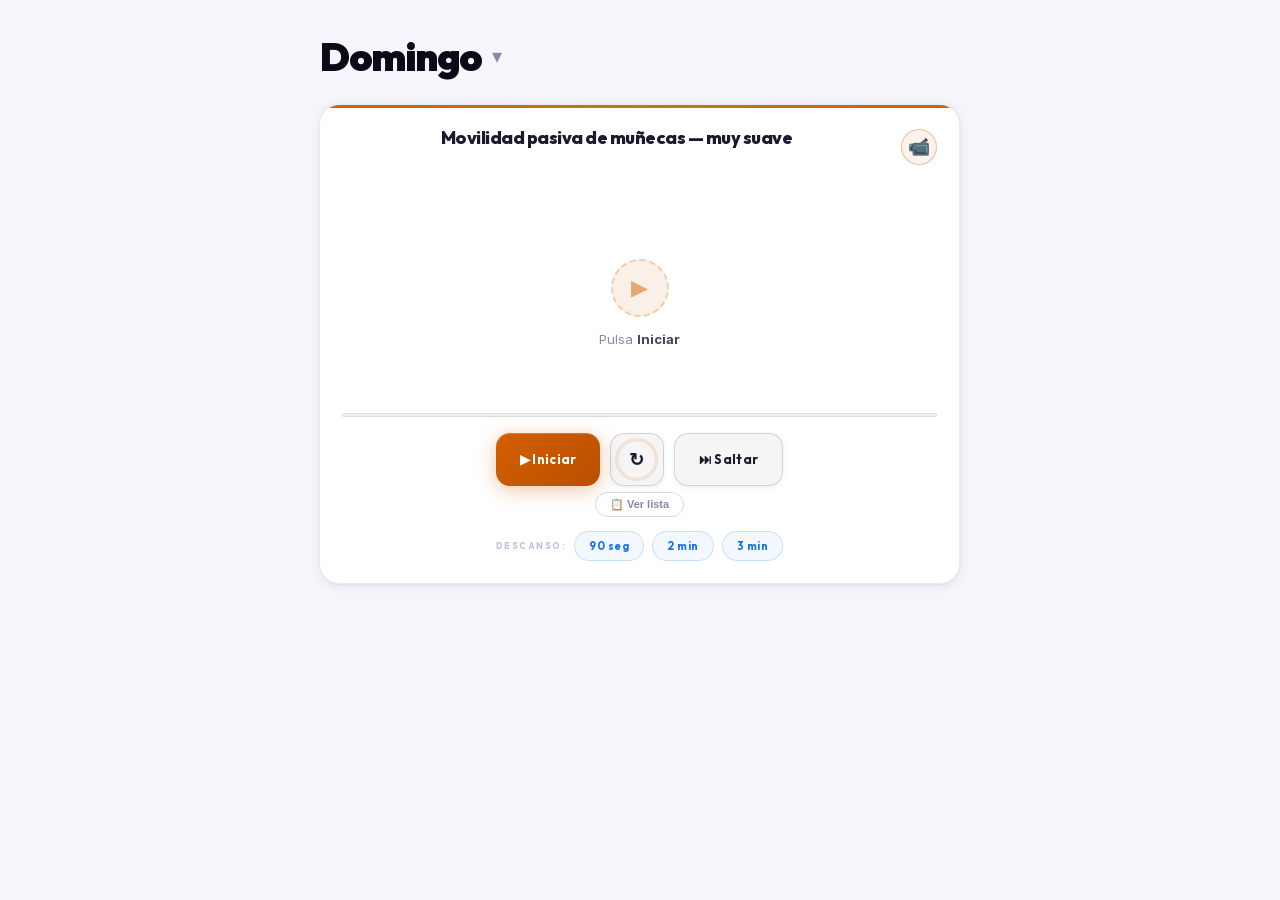
==== commit 52945ebd: "Modo simple + corrige contador doble y autoscroll - Interfaz directa al contador: oculta textos, mét" ====
--- a/index.html
+++ b/index.html
@@ -3900,6 +3900,87 @@
   .modal-header { padding: 16px 16px 12px; }
   .modal-ex-title { font-size: 15px; }
 }
+
+/* ══ MODO SIMPLE ════════════════════════════════════════════════════════════
+   La app va directa al contador. Se OCULTA (no se borra) todo lo demás para
+   que el JS que escribe en esos elementos siga funcionando sin cambios. */
+.sidebar,
+#day-subtitle, #day-desc, #btn-menu-dia,
+.header-controls, .day-metrics-bar,
+.detail-panel, .keyboard-hint,
+.timer-header-top, #btn-exercise-info,
+.btn-tech-toggle, .technique-panel,
+.btn-day-arrow, .btn-go-today {
+  display: none !important;
+}
+
+.dashboard-header { border-bottom: none; padding-bottom: 0; }
+.dashboard-grid {
+  grid-template-columns: 1fr !important;
+  width: 100%;
+  max-width: 640px;
+  margin: 0 auto;
+}
+.dashboard-header { width: 100%; max-width: 640px; margin: 0 auto; }
+
+/* La lista solo aparece al pulsar "Ver lista" */
+.grid-right-col { display: none; }
+body.list-open .grid-right-col { display: flex; }
+
+#interactive-timer-card { scroll-margin-top: 12px; }
+.day-title-group { cursor: pointer; user-select: none; }
+.day-picker-caret { font-size: 20px; color: var(--text-muted); line-height: 1; }
+
+@media (max-width: 900px) {
+  /* Sin barra inferior: ya no hace falta reservarle hueco */
+  .main-content {
+    padding-bottom: max(24px, env(safe-area-inset-bottom, 0px)) !important;
+  }
+}
+
+/* Selector de día */
+.day-picker-overlay {
+  position: fixed; inset: 0; z-index: 1200;
+  background: rgba(0,0,0,0.45);
+  display: flex; align-items: flex-end; justify-content: center;
+}
+.day-picker-overlay[hidden] { display: none; }
+.day-picker-sheet {
+  width: 100%; max-width: 480px;
+  background: var(--bg-card);
+  border-radius: 20px 20px 0 0;
+  padding: 18px 16px max(18px, env(safe-area-inset-bottom, 0px));
+  display: flex; flex-direction: column; gap: 16px;
+}
+.day-picker-grid {
+  display: grid;
+  grid-template-columns: repeat(auto-fill, minmax(120px, 1fr));
+  gap: 8px;
+}
+.day-picker-btn {
+  font-family: var(--font-display);
+  font-size: 16px; font-weight: 700;
+  color: var(--text-pure);
+  background: none;
+  border: 1.5px solid var(--border-mid);
+  border-radius: 12px;
+  padding: 12px 8px;
+  cursor: pointer;
+}
+.day-picker-btn.current {
+  border-color: var(--orange);
+  color: var(--orange);
+  background: rgba(var(--orange-rgb), 0.06);
+}
+.day-picker-btn .today-tag {
+  display: block;
+  font-size: 10px; font-weight: 600;
+  color: var(--text-muted);
+  letter-spacing: 1px;
+}
+.day-picker-audio { justify-content: center; }
+.day-picker-actions { display: flex; justify-content: center; gap: 10px; }
+.day-picker-actions .btn-scroll-step { font-size: 13px; padding: 8px 18px; }
 
 </style>
 </head>
@@ -4153,8 +4234,9 @@
         <div class="header-day-info">
           <div class="day-nav-row">
             <button class="btn-day-arrow" id="btn-prev-day" onclick="goToPrevDay()" title="Día anterior">‹</button>
-            <div class="day-title-group">
+            <div class="day-title-group" onclick="openDayPicker()" role="button" tabindex="0" title="Cambiar de día">
               <h1 id="day-title">Lunes</h1>
+              <span class="day-picker-caret">▾</span>
               <button class="btn-go-today" id="btn-go-today" onclick="goToToday()" style="display:none">Ir a hoy</button>
             </div>
             <button class="btn-day-arrow" id="btn-next-day" onclick="goToNextDay()" title="Día siguiente">›</button>
@@ -4169,19 +4251,7 @@
         </div>
 
         <div class="header-controls">
-          <!-- Control de Alertas Sonoras y Voz -->
-          <div class="audio-controls-panel">
-            <label class="switch-container" title="Activa pitidos de aviso al finalizar el tiempo">
-              <input type="checkbox" id="toggle-sound" checked>
-              <span class="switch-slider"></span>
-              <span class="switch-label">🔊 Pitidos</span>
-            </label>
-            <label class="switch-container" title="Activa lectura de voz del nombre de cada ejercicio">
-              <input type="checkbox" id="toggle-voice" checked>
-              <span class="switch-slider"></span>
-              <span class="switch-label">🗣️ Voz</span>
-            </label>
-          </div>
+          <!-- Pitidos/Voz se movieron al selector de día (modo simple) -->
 
           <!-- Barra de Progreso del Día -->
           <div class="progress-container">
@@ -4232,11 +4302,11 @@
                 <span class="step-counter-badge" id="step-counter-badge"></span>
               </div>
               <div class="timer-name-row">
-                <h3 id="timer-ex-name">Selecciona un ejercicio</h3>
+                <h3 id="timer-ex-name"></h3>
                 <button class="btn-exercise-info" id="btn-exercise-info" onclick="openExerciseInfoModal()" title="Ver información del ejercicio" style="display:none">ℹ</button>
                 <button class="btn-timer-cam" id="btn-timer-cam" onclick="openCameraFromTimer()" title="Grabar ejercicio">📹</button>
               </div>
-              <p id="timer-ex-target" class="text-secondary">Pulsa ▶ en cualquier paso para iniciar la secuencia automática</p>
+              <p id="timer-ex-target" class="text-secondary"></p>
             </div>
 
             <!-- Chip de fase -->
@@ -4264,7 +4334,7 @@
               <!-- Empty state cuando no hay paso seleccionado -->
               <div class="timer-empty-state" id="timer-empty-state">
                 <div class="empty-state-icon">▶</div>
-                <p class="empty-state-text">Pulsa <strong>▶</strong> en cualquier ejercicio<br>para iniciar la secuencia automática</p>
+                <p class="empty-state-text">Pulsa <strong>Iniciar</strong></p>
               </div>
 
               <!-- Temporizador MM:SS normal -->
@@ -4298,8 +4368,8 @@
             </div>
 
             <!-- Ir al paso activo en la lista -->
-            <div class="scroll-to-step-row" id="scroll-to-step-row" style="display:none">
-              <button class="btn-scroll-step" onclick="scrollToActiveStep()">📍 Ver en lista</button>
+            <div class="scroll-to-step-row" id="scroll-to-step-row" style="display:flex">
+              <button class="btn-scroll-step" id="btn-toggle-list" onclick="toggleStepList()">📋 Ver lista</button>
             </div>
 
             <!-- Botón LISTO para pasos de series/reps -->
@@ -4432,6 +4502,29 @@
       <div class="menu-dia-summary" id="menu-dia-summary"></div>
       <div class="modal-body">
         <div class="menu-dia-list" id="menu-dia-list"></div>
+      </div>
+    </div>
+  </div>
+
+  <!-- SELECTOR DE DÍA (sustituye a la barra inferior y al swipe) -->
+  <div class="day-picker-overlay" id="day-picker-overlay" hidden onclick="if (event.target === this) closeDayPicker()">
+    <div class="day-picker-sheet" role="dialog" aria-modal="true" aria-label="Cambiar de día">
+      <div class="day-picker-grid" id="day-picker-grid"></div>
+      <div class="audio-controls-panel day-picker-audio">
+        <label class="switch-container" title="Activa pitidos de aviso al finalizar el tiempo">
+          <input type="checkbox" id="toggle-sound" checked>
+          <span class="switch-slider"></span>
+          <span class="switch-label">🔊 Pitidos</span>
+        </label>
+        <label class="switch-container" title="Activa lectura de voz del nombre de cada ejercicio">
+          <input type="checkbox" id="toggle-voice" checked>
+          <span class="switch-slider"></span>
+          <span class="switch-label">🗣️ Voz</span>
+        </label>
+      </div>
+      <div class="day-picker-actions">
+        <button class="btn-scroll-step" onclick="closeDayPicker(); openDataPanel()">💾 Datos</button>
+        <button class="btn-scroll-step" onclick="closeDayPicker()">Cerrar</button>
       </div>
     </div>
   </div>
@@ -5668,7 +5761,9 @@
   const map = ['domingo','lunes','martes','miercoles','jueves','viernes','sabado'];
   return map[new Date().getDay()];
 }
-let currentDayKey = localStorage.getItem('airflare_last_day_v1') || getTodayDayKey();
+// Siempre se abre en el día de hoy; para otro día, usar el selector (▾).
+let currentDayKey = getTodayDayKey();
+let _lastSeenTodayKey = currentDayKey; // para detectar cambio de fecha al volver de segundo plano
 let activeExerciseIndex = 0;
 let activeStepIndex = -1; // -1 = ningún paso seleccionado
 
@@ -5765,6 +5860,13 @@
 // seguiría visible al abrir la app en una semana nueva (el bug que el usuario
 // veía "cada vez que entro"). Se llama desde visibilitychange y pageshow.
 function refreshAfterResume() {
+  // Si cambió la fecha mientras la app estaba en segundo plano, abrir el día
+  // de hoy (salvo que haya una secuencia en marcha o pausada).
+  const todayKey = getTodayDayKey();
+  if (todayKey !== _lastSeenTodayKey) {
+    _lastSeenTodayKey = todayKey;
+    if (!autoMode && !autoPaused) goToDay(todayKey);
+  }
   autoArchiveStaleData();             // preservar en historial lo de la semana previa
   if (checkWeeklyReset()) {           // ¿cambió la semana? → limpiar y re-renderizar
     renderDay(currentDayKey);
@@ -5838,9 +5940,7 @@
           if (timerSecondsLeft <= 0) {
             // El descanso expiró en background: replicar el fin de descanso
             // SIN marcar ningún paso como completado (a diferencia de un 'step').
-            playChangeSound();
-            showPhaseChip('FIN DESCANSO', 'chip-done');
-            advanceTimeout = setTimeout(() => autoAdvanceToNext(false), 1100);
+            onRestTimerComplete();
           } else {
             resumeAuto();
           }
@@ -5876,6 +5976,24 @@
     localStorage.removeItem(testKey);
   } catch (e) {
     setTimeout(() => showToast('⚠️ Modo privado detectado: los datos no se guardarán al cerrar.', 'error'), 800);
+  }
+
+  // Solicitar almacenamiento PERSISTENTE. Sin esto, el navegador puede BORRAR
+  // localStorage (todo el progreso, notas e historial) cuando el dispositivo
+  // anda bajo de espacio o tras días sin abrir la app (iOS Safari la purga a los
+  // ~7 días). Es la causa más común de "se perdió todo" en una PWA móvil.
+  // persist() se concede solo si la app está instalada o tiene uso recurrente.
+  if (navigator.storage && navigator.storage.persist) {
+    navigator.storage.persisted().then(already => {
+      if (already) return; // ya protegido, no volver a pedir
+      return navigator.storage.persist().then(granted => {
+        console[granted ? 'log' : 'warn'](
+          granted
+            ? '[Almacenamiento] Persistencia concedida: los datos no se borrarán automáticamente.'
+            : '[Almacenamiento] Persistencia NO concedida. Instala la app (Añadir a pantalla de inicio) y exporta un backup con frecuencia.'
+        );
+      });
+    }).catch(() => {});
   }
 });
 
@@ -5965,8 +6083,45 @@
     });
   });
 
-  // Swipe táctil: deslizar izquierda/derecha en el contenido principal
-  setupDaySwipe();
+  // Swipe entre días DESACTIVADO: cambiaba de día sin querer al hacer scroll.
+  // Para cambiar de día se usa el selector (openDayPicker).
+}
+
+function openDayPicker() {
+  const grid = document.getElementById('day-picker-grid');
+  const todayKey = getTodayDayKey();
+  grid.innerHTML = DAY_ORDER.map(k => `
+    <button class="day-picker-btn${k === currentDayKey ? ' current' : ''}" onclick="pickDay('${k}')">
+      ${ROUTINE_DATA[k].title}${k === todayKey ? '<span class="today-tag">HOY</span>' : ''}
+    </button>`).join('');
+  document.getElementById('day-picker-overlay').hidden = false;
+}
+
+function closeDayPicker() {
+  document.getElementById('day-picker-overlay').hidden = true;
+}
+
+function pickDay(key) {
+  closeDayPicker();
+  goToDay(key);
+}
+
+// "Ver lista": muestra/oculta el cronograma y lleva al paso activo
+function toggleStepList() {
+  const open = document.body.classList.toggle('list-open');
+  const btn = document.getElementById('btn-toggle-list');
+  if (btn) btn.textContent = open ? '✕ Ocultar lista' : '📋 Ver lista';
+  if (!open) return;
+
+  const ex = ROUTINE_DATA[currentDayKey]?.exercises[activeExerciseIndex];
+  if (ex) {
+    expandCategory(getPhaseCategory(ex.block).toLowerCase().replace(/-/g, ''));
+    const groupKey = `${currentDayKey}_${activeExerciseIndex}`;
+    if (collapsedState[groupKey]) toggleGroupCollapse(currentDayKey, activeExerciseIndex, groupKey);
+  }
+  const target = document.querySelector('.step-row.step-active') ||
+                 document.querySelectorAll('.exercise-group-header')[activeExerciseIndex];
+  if (target) target.scrollIntoView({ behavior: 'smooth', block: 'center' });
 }
 
 function setupDaySwipe() {
@@ -6317,7 +6472,7 @@
   activeStepIndex = -1;
 
   document.getElementById('timer-ex-name').innerText = ex.name;
-  document.getElementById('timer-ex-target').innerText = 'Pulsa ▶ en un paso para iniciar la secuencia';
+  document.getElementById('timer-ex-target').innerText = '';
   document.getElementById('step-counter-badge').textContent = '';
   updateDetailPanel(ex);
 
@@ -6329,6 +6484,19 @@
 // Seleccionar y reproducir directamente — inicia la secuencia auto
 function selectAndPlayStep(exIdx, stepIdx) {
   startAutoFromStep(exIdx, stepIdx);
+  // Al pulsar ▶ en la lista, llevar al usuario al contador (menú rápido).
+  // Solo en este inicio manual: los avances automáticos de la secuencia no
+  // mueven el viewport (ver commit b91970e, rendimiento en gama baja).
+  scrollToTimerCard();
+}
+
+function scrollToTimerCard() {
+  const card = document.getElementById('interactive-timer-card');
+  if (!card) return;
+  const reduce = window.matchMedia('(prefers-reduced-motion: reduce)').matches;
+  // scrollIntoView sirve tanto en móvil (scroll de la ventana) como en pantallas
+  // >900px, donde el que hace scroll es .main-content. Margen: scroll-margin-top.
+  card.scrollIntoView({ block: 'start', behavior: reduce ? 'instant' : 'smooth' });
 }
 
 // Actualizar el badge "paso X / Y"
@@ -6671,7 +6839,8 @@
 
 // Mostrar/ocultar botón "Ver en lista"
 function setScrollBtnVisible(visible) {
-  _setDisplay('scroll-to-step-row', visible ? 'flex' : 'none');
+  // Modo simple: "Ver lista" está siempre disponible (es la guía rápida)
+  _setDisplay('scroll-to-step-row', 'flex');
 }
 
 // =============================================================================
@@ -6680,6 +6849,24 @@
 let autoMode    = false;   // secuencia activa
 let autoPaused  = false;   // secuencia pausada a mitad
 let currentPhase = 'idle'; // 'idle'|'prep'|'go'|'step'|'rest'|'reps'|'transition'|'done'
+
+// Wake Lock: evita que la pantalla se apague mientras el cronómetro corre
+let _wakeLock = null;
+async function _acquireWakeLock() {
+  if (!('wakeLock' in navigator)) return;
+  try {
+    if (_wakeLock) return; // ya activo
+    _wakeLock = await navigator.wakeLock.request('screen');
+    _wakeLock.addEventListener('release', () => { _wakeLock = null; });
+  } catch (e) { /* denegado (batería baja, modo ahorro): sin consecuencias */ }
+}
+function _releaseWakeLock() {
+  if (_wakeLock) { _wakeLock.release(); _wakeLock = null; }
+}
+// Al volver de segundo plano la pantalla ya está activa: re-adquirir si sigue corriendo
+document.addEventListener('visibilitychange', () => {
+  if (document.visibilityState === 'visible' && autoMode && !autoPaused) _acquireWakeLock();
+});
 let _bgHideTimestamp  = 0;     // Date.now() al ir a segundo plano
 let _bgWasAutoRunning = false; // si el timer estaba corriendo al ocultarse
 let autoExIdx   = 0;
@@ -6784,6 +6971,12 @@
     // No activar si el foco está en textarea/input
     if (['INPUT','TEXTAREA','SELECT'].includes(document.activeElement.tagName)) return;
     if (e.target.isContentEditable) return;
+
+    // Con el selector de día abierto, los atajos no deben tocar el contador
+    if (!document.getElementById('day-picker-overlay').hidden) {
+      if (e.code === 'Escape') { e.preventDefault(); closeDayPicker(); }
+      return;
+    }
 
     switch (e.code) {
       case 'Space':
@@ -6811,18 +7004,19 @@
 function handleSkipBtn() {
   if (currentPhase === 'transition') {
     // Skip the rest of the transition → start the queued step immediately
-    clearInterval(transitionInterval); transitionInterval = null;
-    hideTransitionUI();
     autoMode = true; autoPaused = false;
+    setPlayBtn('pause');
     processAutoStep(autoExIdx, autoStepIdx);
     return;
   }
   if (autoMode || autoPaused) {
-    stopCurrentIntervals();
-    clearTimeout(goTimeout);
-    clearTimeout(advanceTimeout);
+    clearAutoSchedule();
+    // Saltar cuenta como hecho el paso en curso. En 'advancing' ya se marcó y en
+    // 'queued' el índice apunta al descanso siguiente, que no se marca.
+    if (['prep', 'go', 'step', 'reps'].includes(currentPhase)) markCurrentStepDone();
     autoPaused = false;
     autoMode = true;
+    setPlayBtn('pause');
     autoAdvanceToNext(true);
   }
 }
@@ -6831,14 +7025,13 @@
 // INICIO DE SECUENCIA AUTOMÁTICA
 // =============================================================================
 function startAutoFromStep(exIdx, stepIdx) {
-  stopCurrentIntervals();
-  clearTimeout(goTimeout);
-  clearTimeout(advanceTimeout);
+  clearAutoSchedule();
   autoMode   = true;
   autoPaused = false;
   autoExIdx  = exIdx;
   autoStepIdx = stepIdx;
   setPlayBtn('pause');
+  _acquireWakeLock();
   processAutoStep(exIdx, stepIdx);
 }
 
@@ -6851,6 +7044,15 @@
   const step = ex.steps[stepIdx];
   autoExIdx  = exIdx;
   autoStepIdx = stepIdx;
+
+  // Una sola cadena de temporizadores: cancelar cualquier intervalo/timeout
+  // pendiente y limpiar la UI de la fase anterior antes de arrancar este paso.
+  // Sin esto, dos cadenas podían quedar vivas a la vez (contador doble,
+  // descanso y ejercicio alternándose en bucle hasta cerrar la app).
+  clearAutoSchedule();
+  hideTransitionUI();
+  hideGoFlash();
+  showRepsDoneBtn(false);
 
   // Guardar posición de scroll antes de expandir secciones
   const savedScrollY = window.scrollY || window.pageYOffset;
@@ -6937,6 +7139,7 @@
 }
 
 function onStepTimerComplete() {
+  currentPhase = 'advancing'; // si se pausa en esta ventana, reanudar avanza
   playChangeSound();
   showPhaseChip('CAMBIO', 'chip-done');
   markCurrentStepDone();
@@ -6961,11 +7164,16 @@
     if (timerSecondsLeft <= 3 && timerSecondsLeft > 0) playLastSeconds();
     if (timerSecondsLeft <= 0) {
       clearInterval(timerInterval); timerInterval = null;
-      playChangeSound();
-      showPhaseChip('FIN DESCANSO', 'chip-done');
-      advanceTimeout = setTimeout(() => autoAdvanceToNext(false), 1100);
+      onRestTimerComplete();
     }
   }, 1000);
+}
+
+function onRestTimerComplete() {
+  currentPhase = 'advancing';
+  playChangeSound();
+  showPhaseChip('FIN DESCANSO', 'chip-done');
+  advanceTimeout = setTimeout(() => autoAdvanceToNext(false), 1100);
 }
 
 // =============================================================================
@@ -6986,6 +7194,15 @@
 }
 
 function markRepsDoneAndAdvance() {
+  // Solo válido mientras la fase de reps está corriendo: evita que un doble
+  // toque o un botón LISTO residual programe una segunda cadena de avance.
+  // Si la secuencia estaba pausada en reps, LISTO la reanuda.
+  if (currentPhase !== 'reps' || (!autoMode && !autoPaused)) return;
+  if (autoPaused) {
+    autoMode = true; autoPaused = false;
+    setPlayBtn('pause');
+    _acquireWakeLock();
+  }
   markCurrentStepDone();
   showRepsDoneBtn(false);
   playChangeSound();
@@ -6999,9 +7216,10 @@
   if (nextStep?.type === 'rest') {
     showPhaseChip('💤 DESCANSANDO…', 'chip-rest');
     autoStepIdx = nextStepIdx;
-    autoMode = true; autoPaused = false;
+    currentPhase = 'queued'; // reanudar tras pausa → arrancar el descanso
     advanceTimeout = setTimeout(() => processAutoStep(autoExIdx, autoStepIdx), 500);
   } else {
+    currentPhase = 'advancing';
     showPhaseChip('✓ COMPLETADO', 'chip-done');
     advanceTimeout = setTimeout(() => autoAdvanceToNext(false), 600);
   }
@@ -7047,7 +7265,7 @@
         if (!autoMode) {
           selectExerciseDetail(nextExIdx);
           document.getElementById('timer-ex-target').innerText =
-            'Pulsa ▶ para continuar con el siguiente ejercicio';
+            'Pulsa Iniciar para continuar';
 
           // Expandir la categoría del siguiente ejercicio si está colapsada
           const nextEx = data.exercises[nextExIdx];
@@ -7105,6 +7323,8 @@
 }
 
 function runTransitionPhase(nextExIdx, nextStepIdx) {
+  clearAutoSchedule();
+  showRepsDoneBtn(false);
   const duration = getTransitionDuration(autoExIdx, autoStepIdx, nextExIdx, nextStepIdx);
 
   // Actualizar índices ANTES de la transición para que skip funcione
@@ -7139,24 +7359,28 @@
 // PAUSA / REANUDA / STOP
 // =============================================================================
 function pauseAuto() {
-  stopCurrentIntervals();
-  clearTimeout(goTimeout);
-  clearTimeout(advanceTimeout);
+  clearAutoSchedule();
   autoPaused = true;
   autoMode   = false;
+  _releaseWakeLock();
   setPlayBtn('resume');
   showPhaseChip('⏸ PAUSADO', 'chip-paused');
 }
 
 function resumeAuto() {
+  // Cancela también un descanso rápido manual que siga corriendo: si no,
+  // su intervalo y el del paso reanudado pintarían el contador a la vez.
+  clearAutoSchedule();
   autoPaused = false;
   autoMode   = true;
   setPlayBtn('pause');
+  _acquireWakeLock();
 
   switch (currentPhase) {
     case 'prep':       resumePrepPhase(); break;
     case 'step':       resumeStepPhase(); break;
     case 'rest':       resumeRestPhase(); break;
+    case 'advancing':  autoAdvanceToNext(false); break; // el paso ya terminó
     case 'transition': processAutoStep(autoExIdx, autoStepIdx); break; // skip remaining transition
     case 'reps':
       showRepsDoneBtn(true);
@@ -7204,20 +7428,17 @@
     if (timerSecondsLeft <= 3 && timerSecondsLeft > 0) playLastSeconds();
     if (timerSecondsLeft <= 0) {
       clearInterval(timerInterval); timerInterval = null;
-      playChangeSound();
-      showPhaseChip('FIN DESCANSO', 'chip-done');
-      advanceTimeout = setTimeout(() => autoAdvanceToNext(false), 1100);
+      onRestTimerComplete();
     }
   }, 1000);
 }
 
 function stopAuto() {
-  stopCurrentIntervals();
-  clearTimeout(goTimeout);
-  clearTimeout(advanceTimeout);
+  clearAutoSchedule();
   autoMode    = false;
   autoPaused  = false;
   currentPhase = 'idle';
+  _releaseWakeLock();
   prepLeft    = 5;
 
   setPlayBtn('play');
@@ -7247,6 +7468,17 @@
   clearInterval(restTimerInterval);
   clearInterval(transitionInterval);
   prepInterval = timerInterval = restTimerInterval = transitionInterval = null;
+}
+
+// Cancela TODO lo programado por la secuencia (intervalos + timeouts) y el
+// descanso rápido manual. Llamar antes de arrancar/reanudar cualquier fase.
+function clearAutoSchedule() {
+  if (restTimerInterval) {
+    document.querySelectorAll('.btn-rest').forEach(b => b.classList.remove('active-rest'));
+  }
+  stopCurrentIntervals();
+  clearTimeout(goTimeout);      goTimeout = null;
+  clearTimeout(advanceTimeout); advanceTimeout = null;
 }
 
 // =============================================================================
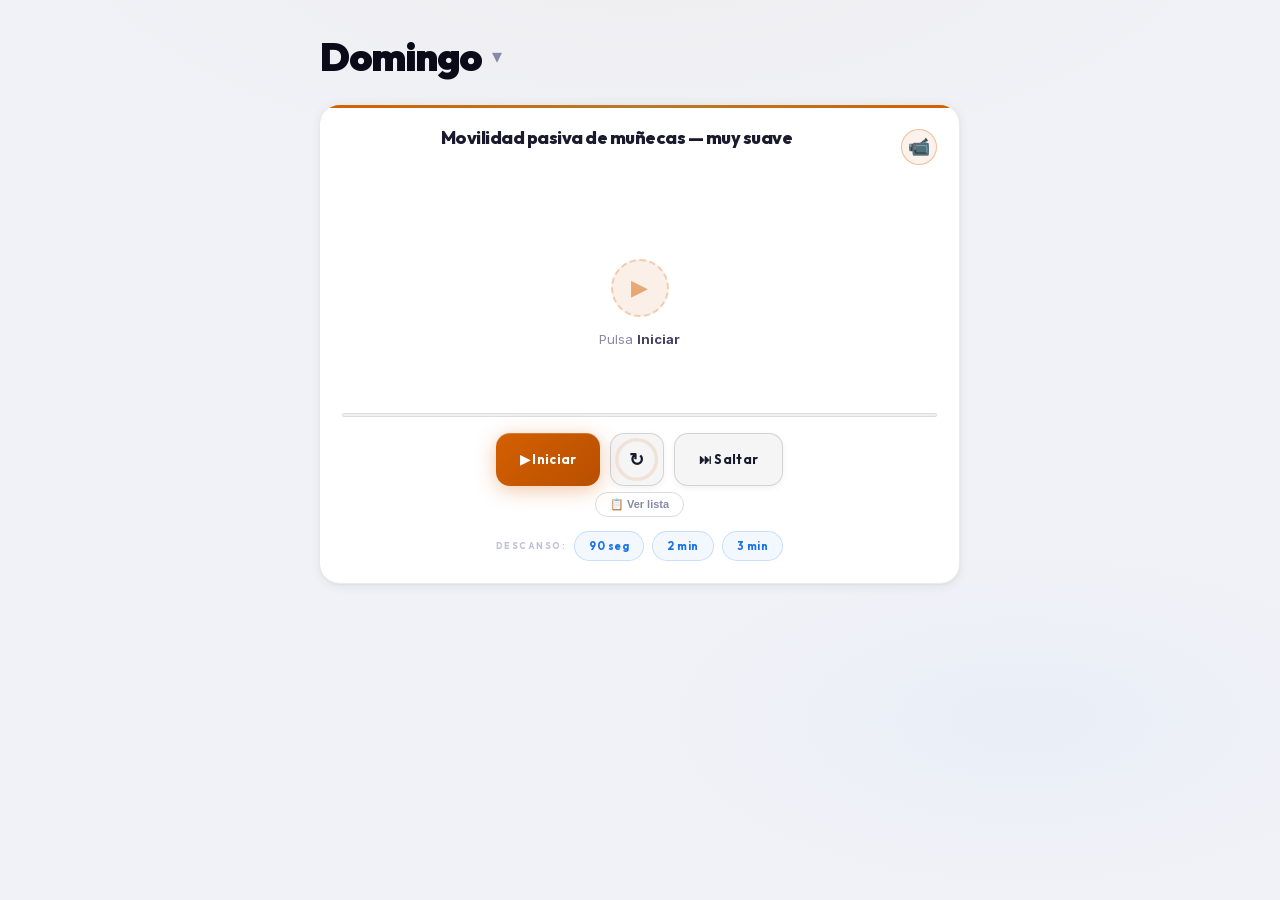
==== commit 5b443fd8: "﻿Agua de fondo que se llena con el tiempo del paso - Capa fija detrás de la app que sube con el tiem" ====
--- a/index.html
+++ b/index.html
@@ -3982,9 +3982,73 @@
 .day-picker-actions { display: flex; justify-content: center; gap: 10px; }
 .day-picker-actions .btn-scroll-step { font-size: 13px; padding: 8px 18px; }
 
+/* ══ AGUA DE FONDO ══════════════════════════════════════════════════════════
+   El fondo se "llena" a medida que pasa el tiempo del ejercicio/descanso, para
+   ver de lejos cuánto queda. Bajo consumo: solo se animan transform (lo mueve la
+   GPU, sin repintar): el nivel avanza con una transición lineal de 1 s por tick
+   y la ola se desplaza en bucle. Todo se congela en pausa y en segundo plano. */
+.dashboard-wrapper, .main-content { background-color: transparent; }
+.dashboard-wrapper { position: relative; z-index: 1; }
+
+.water {
+  --water: #bcdaf8;                       /* ejercicio: azul */
+  position: fixed; inset: 0; z-index: 0;
+  pointer-events: none;
+  overflow: hidden;
+  opacity: 0;
+  transition: opacity 0.5s ease;
+}
+.water.on { opacity: 1; }
+.water.mode-rest { --water: #bce9cd; }    /* descanso: verde */
+.water.ending    { --water: #ffcaa6; }    /* últimos 5 s: naranja */
+
+.water-body {
+  position: absolute; left: 0; right: 0; bottom: 0; height: 100%;
+  background: var(--water);
+  transform: translateY(100%);
+  transition: transform 1s linear, background-color 0.6s ease;
+  will-change: transform;
+}
+.water.draining .water-body { transition: transform 0.7s ease-out, background-color 0.6s ease; }
+
+.water-wave {
+  position: absolute; left: 0; bottom: calc(100% - 1px);
+  width: 200%; height: 22px;
+  fill: var(--water);
+  transition: fill 0.6s ease;
+  animation: waterWave 7s linear infinite;
+  animation-play-state: paused;
+  will-change: transform;
+}
+.water.on:not(.paused) .water-wave { animation-play-state: running; }
+.app-hidden .water-wave { animation-play-state: paused !important; }
+@keyframes waterWave { to { transform: translateX(-50%); } }
+
+/* Con agua, la tarjeta del contador se vuelve translúcida para dejarla ver */
+.timer-section.glass-card {
+  transition: background-color 0.5s ease,
+              border-color var(--dur-mid) var(--ease-smooth),
+              box-shadow var(--dur-mid) var(--ease-smooth);
+}
+body.water-on .timer-section.glass-card { background-color: rgba(255, 255, 255, 0.55); }
+
+@media (prefers-reduced-motion: reduce) {
+  .water-wave { animation: none; }
+  .water-body { transition: none; }
+}
+
 </style>
 </head>
 <body>
+
+  <!-- Agua de fondo: se llena con el tiempo del paso (ver updateWater) -->
+  <div class="water" id="water" aria-hidden="true">
+    <div class="water-body">
+      <svg class="water-wave" viewBox="0 0 1200 40" preserveAspectRatio="none">
+        <path d="M0 20 Q150 4 300 20 T600 20 T900 20 T1200 20 V40 H0 Z"/>
+      </svg>
+    </div>
+  </div>
 
   <!-- Contenedor Principal (Layout de Panel de Control) -->
   <div class="dashboard-wrapper">
@@ -7093,6 +7157,7 @@
   prepLeft = 5;
   stepTotalDuration = duration;
   timerSecondsLeft = duration;
+  waterOff();
   showPrepUI(prepLeft);
   showPhaseChip('PREPÁRATE', 'chip-prep');
   updateStepProgressBar(duration, duration);
@@ -7125,11 +7190,13 @@
   showTimerUI(timerSecondsLeft);
   showPhaseChip('EN CURSO', 'chip-active');
   updateStepProgressBar(duration, duration);
+  updateWater(duration, duration, 'work');
 
   timerInterval = setInterval(() => {
     timerSecondsLeft--;
     showTimerUI(timerSecondsLeft);
     updateStepProgressBar(timerSecondsLeft, stepTotalDuration);
+    updateWater(timerSecondsLeft, stepTotalDuration, 'work');
     if (timerSecondsLeft <= 3 && timerSecondsLeft > 0) playLastSeconds();
     if (timerSecondsLeft <= 0) {
       clearInterval(timerInterval); timerInterval = null;
@@ -7156,11 +7223,13 @@
   showTimerUI(timerSecondsLeft);
   showPhaseChip('💤 DESCANSO', 'chip-rest');
   updateStepProgressBar(duration, duration);
+  updateWater(duration, duration, 'rest');
 
   timerInterval = setInterval(() => {
     timerSecondsLeft--;
     showTimerUI(timerSecondsLeft);
     updateStepProgressBar(timerSecondsLeft, stepTotalDuration);
+    updateWater(timerSecondsLeft, stepTotalDuration, 'rest');
     if (timerSecondsLeft <= 3 && timerSecondsLeft > 0) playLastSeconds();
     if (timerSecondsLeft <= 0) {
       clearInterval(timerInterval); timerInterval = null;
@@ -7181,6 +7250,7 @@
 // =============================================================================
 function runRepsStep(step) {
   currentPhase = 'reps';
+  waterOff();
   showRepsUI(step.reps);
   showPhaseChip('SERIES / REPS', 'chip-reps');
   showRepsDoneBtn(true);
@@ -7246,6 +7316,7 @@
     // Fin del ejercicio
     autoMode = false;
     currentPhase = 'done';
+    waterOff(1200); // dejar ver el vaso lleno un momento y vaciar
     showPhaseChip('✓ EJERCICIO COMPLETO', 'chip-done');
     playDoneSound();
     setPlayBtn('play');
@@ -7325,6 +7396,7 @@
 function runTransitionPhase(nextExIdx, nextStepIdx) {
   clearAutoSchedule();
   showRepsDoneBtn(false);
+  waterOff();
   const duration = getTransitionDuration(autoExIdx, autoStepIdx, nextExIdx, nextStepIdx);
 
   // Actualizar índices ANTES de la transición para que skip funcione
@@ -7362,6 +7434,7 @@
   clearAutoSchedule();
   autoPaused = true;
   autoMode   = false;
+  waterPause();
   _releaseWakeLock();
   setPlayBtn('resume');
   showPhaseChip('⏸ PAUSADO', 'chip-paused');
@@ -7406,10 +7479,12 @@
 function resumeStepPhase() {
   showPhaseChip('EN CURSO', 'chip-active');
   showTimerUI(timerSecondsLeft);
+  updateWater(timerSecondsLeft, stepTotalDuration, 'work');
   timerInterval = setInterval(() => {
     timerSecondsLeft--;
     showTimerUI(timerSecondsLeft);
     updateStepProgressBar(timerSecondsLeft, stepTotalDuration);
+    updateWater(timerSecondsLeft, stepTotalDuration, 'work');
     if (timerSecondsLeft <= 3 && timerSecondsLeft > 0) playLastSeconds();
     if (timerSecondsLeft <= 0) {
       clearInterval(timerInterval); timerInterval = null;
@@ -7421,10 +7496,12 @@
 function resumeRestPhase() {
   showPhaseChip('💤 DESCANSO', 'chip-rest');
   showTimerUI(timerSecondsLeft);
+  updateWater(timerSecondsLeft, stepTotalDuration, 'rest');
   timerInterval = setInterval(() => {
     timerSecondsLeft--;
     showTimerUI(timerSecondsLeft);
     updateStepProgressBar(timerSecondsLeft, stepTotalDuration);
+    updateWater(timerSecondsLeft, stepTotalDuration, 'rest');
     if (timerSecondsLeft <= 3 && timerSecondsLeft > 0) playLastSeconds();
     if (timerSecondsLeft <= 0) {
       clearInterval(timerInterval); timerInterval = null;
@@ -7438,6 +7515,7 @@
   autoMode    = false;
   autoPaused  = false;
   currentPhase = 'idle';
+  waterOff();
   _releaseWakeLock();
   prepLeft    = 5;
 
@@ -7475,6 +7553,7 @@
 function clearAutoSchedule() {
   if (restTimerInterval) {
     document.querySelectorAll('.btn-rest').forEach(b => b.classList.remove('active-rest'));
+    waterOff(); // el agua del descanso rápido no debe quedarse al cancelarlo
   }
   stopCurrentIntervals();
   clearTimeout(goTimeout);      goTimeout = null;
@@ -7617,6 +7696,46 @@
   }
 }
 
+// ── Agua de fondo ────────────────────────────────────────────────────────────
+// Nivel = fracción de tiempo transcurrido. Una escritura de transform por tick;
+// la transición CSS de 1 s lineal lo hace fluido entre ticks.
+let _waterLevel = null;          // null = apagada
+let _waterDrainTimeout = null;
+function updateWater(left, total, mode) {
+  clearTimeout(_waterDrainTimeout); _waterDrainTimeout = null;
+  const el = _te('water');
+  if (!el || !total) return;
+  const level = Math.max(0, Math.min(1, 1 - left / total));
+  const draining = _waterLevel !== null && level < _waterLevel - 0.001;
+  el.classList.toggle('draining', draining);
+  el.classList.toggle('mode-rest', mode === 'rest');
+  el.classList.toggle('ending', left <= 5);
+  el.classList.remove('paused');
+  if (_waterLevel === null) {
+    el.classList.add('on');
+    document.body.classList.add('water-on');
+  }
+  el.firstElementChild.style.transform = `translateY(${((1 - level) * 100).toFixed(2)}%)`;
+  _waterLevel = level;
+}
+
+function waterOff(delayMs) {
+  clearTimeout(_waterDrainTimeout); _waterDrainTimeout = null;
+  if (delayMs) { _waterDrainTimeout = setTimeout(() => waterOff(0), delayMs); return; }
+  if (_waterLevel === null) return;
+  const el = _te('water');
+  if (!el) return;
+  el.classList.add('draining');
+  el.classList.remove('on', 'ending', 'paused');
+  document.body.classList.remove('water-on');
+  el.firstElementChild.style.transform = 'translateY(100%)';
+  _waterLevel = null;
+}
+
+function waterPause() {
+  _te('water')?.classList.add('paused');
+}
+
 let _lastProgressPct = null;
 function updateStepProgressBar(left, total) {
   if (!total) return;
@@ -7647,16 +7766,19 @@
   showPhaseChip('💤 DESCANSO RÁPIDO', 'chip-rest');
   showTimerUI(left);
   updateStepProgressBar(left, seconds);
+  updateWater(left, seconds, 'rest');
   playBeep(440, 300);
 
   restTimerInterval = setInterval(() => {
     left--;
     showTimerUI(left);
     updateStepProgressBar(left, seconds);
+    updateWater(left, seconds, 'rest');
     if (left <= 3 && left > 0) playLastSeconds();
     if (left <= 0) {
       clearInterval(restTimerInterval); restTimerInterval = null;
       document.querySelectorAll('.btn-rest').forEach(b => b.classList.remove('active-rest'));
+      waterOff(1500);
       playChangeSound();
       showPhaseChip('FIN DESCANSO', 'chip-done');
       if (autoPaused) {
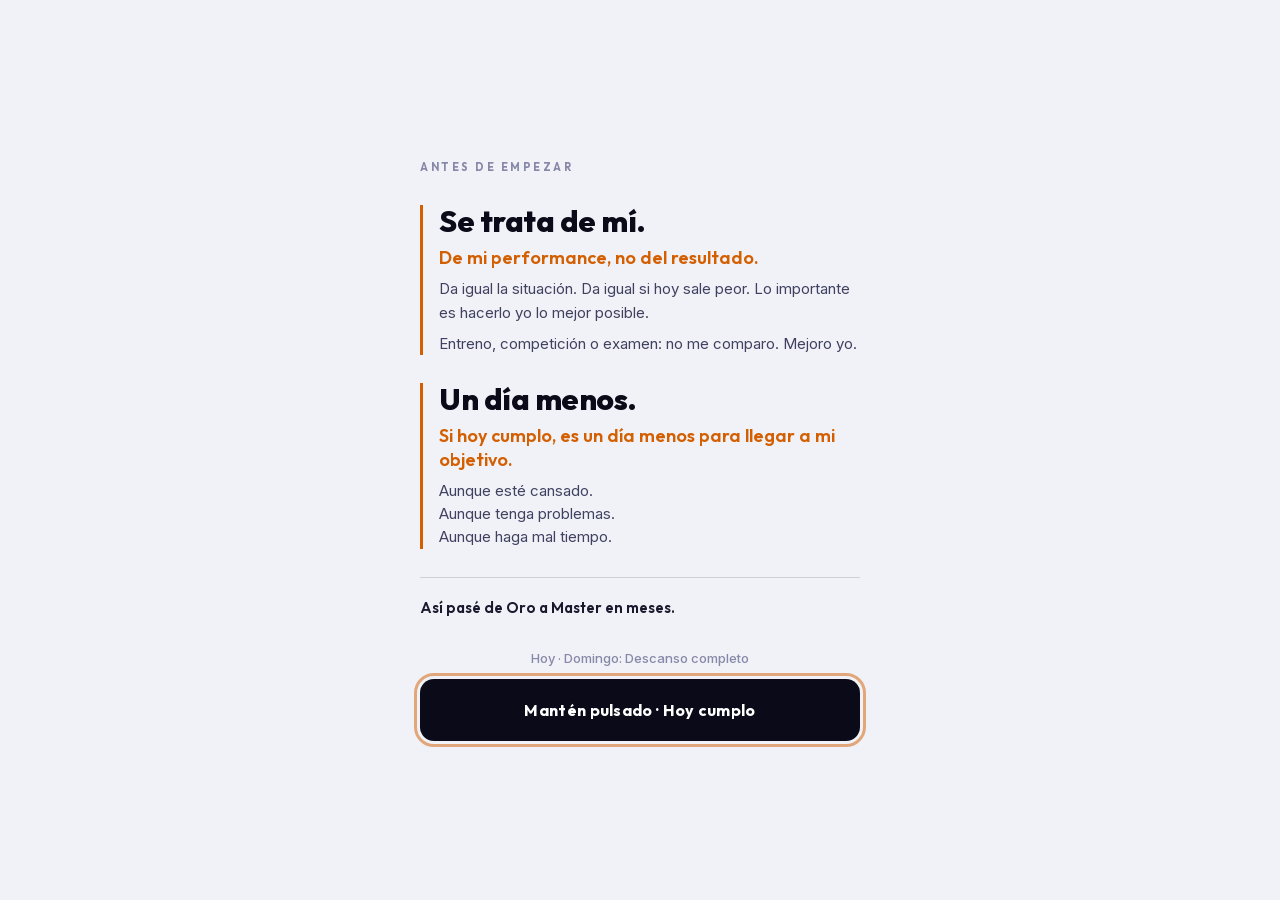
==== commit b08da079: "Pantalla de mentalidad al abrir: enfoque del día, una vez al día Antes del contador sale una pantall" ====
--- a/index.html
+++ b/index.html
@@ -4035,6 +4035,108 @@
 @media (prefers-reduced-motion: reduce) {
   .water-wave { animation: none; }
   .water-body { transition: none; }
+}
+
+/* ══ MENTALIDAD ═════════════════════════════════════════════════════════════
+   Pantalla de enfoque antes de entrenar: sale sola la primera vez que se abre
+   la app cada día. Se cierra MANTENIENDO pulsado (no con un toque) para obligar
+   a parar un momento y leerla, en vez de descartarla por reflejo. El texto es
+   siempre el mismo a propósito: es un mantra, se interioriza por repetición. */
+.mindset-overlay {
+  position: fixed; inset: 0; z-index: 1300;
+  background: var(--bg-void);
+  overflow-y: auto;
+  display: flex;
+  padding: max(28px, env(safe-area-inset-top, 0px)) 24px max(28px, env(safe-area-inset-bottom, 0px));
+}
+.mindset-overlay[hidden] { display: none; }
+.mindset-inner {
+  width: 100%; max-width: 440px;
+  margin: auto;                           /* centra y deja hacer scroll si no cabe */
+  display: flex; flex-direction: column; gap: 28px;
+}
+/* Los bloques entran uno tras otro, en orden de lectura */
+.mindset-inner > * { animation: mindsetIn 0.6s var(--ease-out) both; }
+.mindset-inner > :nth-child(2) { animation-delay: 0.15s; }
+.mindset-inner > :nth-child(3) { animation-delay: 0.75s; }
+.mindset-inner > :nth-child(4) { animation-delay: 1.35s; }
+.mindset-inner > :nth-child(5) { animation-delay: 1.75s; }
+@keyframes mindsetIn {
+  from { opacity: 0; transform: translateY(10px); }
+}
+
+.mindset-eyebrow {
+  font-family: var(--font-display);
+  font-size: 11px; font-weight: 700;
+  letter-spacing: 2.5px; text-transform: uppercase;
+  color: var(--text-muted);
+}
+.mindset-block {
+  display: flex; flex-direction: column; gap: 8px;
+  padding-left: 16px;
+  border-left: 3px solid var(--orange);
+}
+.mindset-title {
+  font-family: var(--font-display);
+  font-size: 30px; font-weight: 800; line-height: 1.1;
+  letter-spacing: -0.5px;
+  color: var(--text-pure);
+}
+.mindset-lead {
+  font-family: var(--font-display);
+  font-size: 18px; font-weight: 600; line-height: 1.3;
+  color: var(--orange);
+}
+.mindset-text {
+  font-size: 15px; line-height: 1.55;
+  color: var(--text-secondary);
+}
+.mindset-proof {
+  font-family: var(--font-display);
+  font-size: 15px; font-weight: 600;
+  color: var(--text-primary);
+  padding-top: 18px;
+  border-top: 1px solid var(--border-mid);
+}
+.mindset-commit { display: flex; flex-direction: column; gap: 10px; }
+.mindset-today {
+  font-size: 13px; font-weight: 500;
+  color: var(--text-muted);
+  text-align: center;
+}
+.mindset-hold {
+  position: relative; overflow: hidden;
+  width: 100%; min-height: 62px;
+  border: none; border-radius: var(--radius-md);
+  background: var(--text-pure);
+  color: #fff;
+  font-family: var(--font-display);
+  font-size: 16px; font-weight: 700; letter-spacing: 0.3px;
+  cursor: pointer;
+  touch-action: none;                     /* mantener pulsado no debe hacer scroll */
+  user-select: none; -webkit-user-select: none;
+  -webkit-touch-callout: none;
+  -webkit-tap-highlight-color: transparent;
+}
+.mindset-hold:focus-visible { outline: 3px solid rgba(var(--orange-rgb), 0.5); outline-offset: 3px; }
+.mindset-hold-fill {
+  position: absolute; inset: 0;
+  background: var(--orange);
+  transform: scaleX(0); transform-origin: left;
+  transition: transform 0.25s ease-out;   /* al soltar antes de tiempo, se vacía */
+}
+.mindset-hold.holding .mindset-hold-fill {
+  transform: scaleX(1);
+  transition: transform 1.5s linear;      /* = MINDSET_HOLD_MS */
+}
+.mindset-hold.done .mindset-hold-fill { transform: scaleX(1); transition: none; background: var(--green); }
+.mindset-hold-label { position: relative; pointer-events: none; }
+
+@media (max-height: 640px) {
+  .mindset-inner { gap: 20px; }
+  .mindset-title { font-size: 25px; }
+  .mindset-lead  { font-size: 16px; }
+  .mindset-text  { font-size: 14px; }
 }
 
 </style>
@@ -4587,8 +4689,39 @@
         </label>
       </div>
       <div class="day-picker-actions">
+        <button class="btn-scroll-step" onclick="closeDayPicker(); openMindset()">🧠 Mentalidad</button>
         <button class="btn-scroll-step" onclick="closeDayPicker(); openDataPanel()">💾 Datos</button>
         <button class="btn-scroll-step" onclick="closeDayPicker()">Cerrar</button>
+      </div>
+    </div>
+  </div>
+
+  <!-- MENTALIDAD: pantalla de enfoque, una vez al día al abrir (ver maybeShowMindset) -->
+  <div class="mindset-overlay" id="mindset-overlay" hidden role="dialog" aria-modal="true" aria-labelledby="mindset-title-1">
+    <div class="mindset-inner">
+      <p class="mindset-eyebrow">Antes de empezar</p>
+
+      <section class="mindset-block">
+        <h2 class="mindset-title" id="mindset-title-1">Se trata de mí.</h2>
+        <p class="mindset-lead">De mi performance, no del resultado.</p>
+        <p class="mindset-text">Da igual la situación. Da igual si hoy sale peor. Lo importante es hacerlo yo lo mejor posible.</p>
+        <p class="mindset-text">Entreno, competición o examen: no me comparo. Mejoro yo.</p>
+      </section>
+
+      <section class="mindset-block">
+        <h2 class="mindset-title">Un día menos.</h2>
+        <p class="mindset-lead">Si hoy cumplo, es un día menos para llegar a mi objetivo.</p>
+        <p class="mindset-text">Aunque esté cansado.<br>Aunque tenga problemas.<br>Aunque haga mal tiempo.</p>
+      </section>
+
+      <p class="mindset-proof">Así pasé de Oro a Master en meses.</p>
+
+      <div class="mindset-commit">
+        <p class="mindset-today" id="mindset-today"></p>
+        <button class="mindset-hold" id="mindset-hold" type="button">
+          <span class="mindset-hold-fill" aria-hidden="true"></span>
+          <span class="mindset-hold-label" id="mindset-hold-label">Mantén pulsado · Hoy cumplo</span>
+        </button>
       </div>
     </div>
   </div>
@@ -5635,9 +5768,9 @@
 
   // ===== SABADO =================================================================
   "sabado": {
-    title: "Sábado", subtitle: "Recuperación activa + movilidad",
-    desc: "Día de recuperación activa — no de descanso pasivo. El movimiento suave ACELERA la recuperación. Movilidad, yoga y visualización. HOY NO se entrena fuerza, potencia ni airflares.",
-    duration: "1h 00 min – 1h 15 min", system: "Regenerativo",
+    title: "Sábado", subtitle: "Mantenimiento activo: fuerza de flare + flex",
+    desc: "Ni descanso ni entreno: 1 hora justa. Mismo calentamiento de entre semana para mantener las articulaciones lubricadas, fuerza específica para LEVANTAR el flare (se traslada al airflare) y ganancia de rango en straddle. Esfuerzo 6/10: deja siempre 2-3 reps en reserva. Cero impacto, cero airflares. Tienes que acabar con más energía que al empezar.",
+    duration: "1h 00 min", system: "Mantenimiento activo (fuerza submáxima + movilidad)",
     menu: {
       kcal: 2464, protein: 187,
       meals: [
@@ -5650,107 +5783,174 @@
     },
     exercises: [
       {
-        name: "Protocolo de muñecas — RECUPERACIÓN (evaluar carga semanal)",
-        block: "Movilidad",
+        name: "Protocolo de muñecas — COMPLETO",
+        block: "Calentamiento",
         steps: [
-          { id: "sa_0_0", label: "Evaluación: ¿rigidez de muñecas? Registra (1-10)", type: "reps", reps: "Test de rigidez (>7 → protocolo completo; <7 → versión suave)" },
-          { id: "sa_0_1", label: "Círculos muy suaves — ambos sentidos (MODO RECUPERACIÓN: más lentos)", type: "timer", duration: 120 },
-          { id: "sa_0_2", label: "Extensión pasiva muy lenta — izquierda (hold largo, estático)", type: "timer", duration: 90 },
-          { id: "sa_0_3", label: "Extensión pasiva muy lenta — derecha", type: "timer", duration: 90 },
-          { id: "sa_0_4", label: "Flexión pasiva sostenida — ambas manos", type: "timer", duration: 60 },
-          { id: "sa_0_5", label: "Movilidad de dedos (suave, sin resistencia)", type: "reps", reps: "2 × 15 reps" },
-          { id: "sa_0_6", label: "Compresión suave con pelota — palma izquierda", type: "timer", duration: 45 },
-          { id: "sa_0_7", label: "Compresión suave con pelota — palma derecha", type: "timer", duration: 45 },
+          { id: "sb_0_0", label: "Círculos de muñeca suaves — ambos sentidos", type: "timer", duration: 120 },
+          { id: "sb_0_1", label: "Extensión pasiva — mano izquierda (sin rebotar)", type: "timer", duration: 90 },
+          { id: "sb_0_2", label: "Extensión pasiva — mano derecha (sin rebotar)", type: "timer", duration: 90 },
+          { id: "sb_0_3", label: "Flexión pasiva — ambas manos (dorso en el suelo)", type: "timer", duration: 60 },
+          { id: "sb_0_4", label: "Puño apretado → extensión de dedos en abanico", type: "reps", reps: "2 × 15 reps" },
+          { id: "sb_0_5", label: "Pronación / Supinación con mancuerna 1-2 kg", type: "reps", reps: "2 × 20 reps controladas" },
+          { id: "sb_0_6", label: "Compresión con pelota de lacrosse — palma izquierda", type: "timer", duration: 60 },
+          { id: "sb_0_7", label: "Compresión con pelota de lacrosse — palma derecha", type: "timer", duration: 60 },
         ],
         technique: [
-          "Evaluación inicial — registra rigidez de muñecas de 1 a 10. Si >7 → protocolo completo. Si <7 → versión muy suave.",
-          "Círculos muy suaves — ambos sentidos, 2 min. Más lentos que en días de entrenamiento. Modo recuperación.",
-          "Extensión pasiva muy lenta mano izquierda — hold largo y estático, sin forzar rango. 90 seg.",
-          "Extensión pasiva muy lenta mano derecha — 90 seg.",
-          "Flexión pasiva sostenida ambas manos — 60 seg. Sin rebotes.",
-          "Movilidad de dedos — 2 × 15 reps suaves, sin resistencia.",
-          "Compresión suave pelota palma izquierda — 45 seg. Presión mínima.",
-          "Compresión suave pelota palma derecha — 45 seg."
+          "Círculos de muñeca suaves — 2 min en ambos sentidos. Movimientos amplios y lentos.",
+          "Extensión pasiva mano izquierda — manos planas en el suelo, codos estirados, presión progresiva sin rebotar. 90 seg.",
+          "Extensión pasiva mano derecha — misma técnica. Presión progresiva sin rebotar. 90 seg.",
+          "Flexión pasiva ambas manos — dorso de la mano en el suelo, dedos apuntando hacia ti. 60 seg.",
+          "Puño apretado → extensión de dedos en abanico — 2 × 15 reps lentas y controladas.",
+          "Pronación / Supinación con mancuerna 1-2 kg — gira la palma arriba y abajo de forma controlada. 2 × 20 reps.",
+          "Compresión pelota de lacrosse palma izquierda — presión sostenida en el centro de la palma. 60 seg.",
+          "Compresión pelota de lacrosse palma derecha — presión sostenida. 60 seg."
         ],
-        breathing: "Muy lenta y profunda. Enfoque regenerativo. Visualiza que la circulación aumenta en cada zona que mueves.",
-        errors: ["Saltarse el protocolo por ser día de descanso: hoy es cuando evalúas la salud articular.", "Aplicar demasiada presión o forzar rangos: hoy es mantenimiento, no entrenamiento."],
-        tips: ["Registra el nivel de rigidez (1-10). Si es alto, indica sobrecarga antes de que se convierta en lesión."],
-        alternatives: "Si las muñecas están muy cargadas: solo movilidad pasiva muy suave y aplica hielo al final."
+        breathing: "Durante los estiramientos pasivos, respira profundo por la nariz y exhala largo por la boca. En cada exhalación, intenta ceder 1-2° más de rango. No aguantes la respiración.",
+        errors: ["Rebotar en la extensión pasiva: irrita la cápsula articular.", "Saltar la pronación/supinación: hoy las muñecas sostienen todo tu peso en las paralelas.", "Hacerlo en menos de 5 min: el tejido tendinoso necesita 8-10 min reales."],
+        tips: ["Es el mismo protocolo de entre semana: mantener la rutina el fin de semana es lo que conserva las articulaciones lubricadas.", "Registra tu rango percibido (1-10) al final. Si está bajo 7, hoy haz los ejercicios de paralelas sobre puños o reduce una serie.", "Cambia la pelota de lacrosse por una de tenis los días que sientas la palma muy cargada."],
+        alternatives: "Si hay dolor previo: extensión pasiva contra la pared a 60° (menos carga). Si el dolor no baja, hoy haz solo calentamiento + flex."
       },
       {
-        name: "Protocolo de ingle — PASIVO + estiramientos profundos (GANANCIA de rango)",
-        block: "Movilidad",
+        name: "Protocolo de ingle — MEDIO",
+        block: "Calentamiento",
         steps: [
-          { id: "sa_1_0", label: "Mariposa con peso pasivo (disco 5 kg sobre rodillas, sin empujar) — GANANCIA REAL", type: "timer", duration: 180 },
-          { id: "sa_1_1", label: "Posición de rana en suelo (rodillas al máximo, espinillas paralelas)", type: "timer", duration: 180 },
-          { id: "sa_1_2", label: "Straddle sentado con inclinación adelante (espalda recta)", type: "timer", duration: 180 },
-          { id: "sa_1_3", label: "Figura-4 — lado izquierdo", type: "timer", duration: 90 },
-          { id: "sa_1_4", label: "Figura-4 — lado derecho", type: "timer", duration: 90 },
-          { id: "sa_1_5", label: "90/90 hold largo — izquierdo", type: "timer", duration: 90 },
-          { id: "sa_1_6", label: "90/90 hold largo — derecho", type: "timer", duration: 90 },
+          { id: "sb_1_0", label: "Mariposa con inclinación", type: "timer", duration: 90 },
+          { id: "sb_1_1", label: "Zancada baja con rotación — izquierda", type: "timer", duration: 60 },
+          { id: "sb_1_2", label: "Zancada baja con rotación — derecha", type: "timer", duration: 60 },
+          { id: "sb_1_3", label: "Apertura lateral en suelo", type: "timer", duration: 90 },
+          { id: "sb_1_4", label: "90/90 hip switch × 2 series", type: "reps", reps: "2 × 10 cambios" },
+          { id: "sb_1_5", label: "Fire hydrant — izquierda × 2", type: "reps", reps: "2 × 12 reps" },
+          { id: "sb_1_6", label: "Fire hydrant — derecha × 2", type: "reps", reps: "2 × 12 reps" },
+          { id: "sb_1_7", label: "Sentadillas profundas lentas (lubricar cadera, rodillas y tobillos)", type: "reps", reps: "5 reps muy lentas" },
         ],
-        technique: "A diferencia de los días de entrenamiento donde solo CALIENTAS, hoy buscas GANANCIA DE RANGO con holds de 3 minutos. La elongación real ocurre a partir del minuto 2 de un estiramiento estático. El Sábado es el día ideal para ganar rango en el straddle.",
-        breathing: "Respiración diafragmática 4-8. En estiramientos de 3 min: la elongación real ocurre a partir del minuto 2. Relájate en cada exhalación.",
-        errors: ["Forzar el rango con rebotes: la flexibilidad de fondo se gana con holds sostenidos. El rebote irrita el músculo cansado.", "Tratarlo como un calentamiento rápido: mantén los tiempos completos."],
-        tips: ["El Sábado es el día ideal para ganar rango en el straddle: no hay fatiga ni prisa para entrenar después."],
-        alternatives: "Sustituye por una sesión guiada de yin yoga o stretching de 20-30 min."
+        technique: "Versión media, la misma del viernes. Las sentadillas profundas lentas del final terminan de lubricar cadera, rodillas y tobillos. Hoy la ingle se prepara para trabajar en straddle (L-sit y elevaciones), así que no te la saltes.",
+        breathing: "Respiración relajada de 4-6s.",
+        errors: ["Saltarse la ingle antes del straddle L-sit y las elevaciones en straddle: son los ejercicios que más tiran del aductor hoy.", "Buscar rango aquí: esto es calentar. El rango se gana al final, en el bloque de flex."],
+        tips: ["Test en la zancada baja: si la ingle da más de 3/10, hoy sin flares lentos y las elevaciones en straddle con una pierna cada vez."],
+        alternatives: "Protocolo completo del lunes si vienes con mucha rigidez de cadera (recorta la paloma del final para no pasarte de la hora)."
       },
       {
-        name: "Yoga / Movilidad — paloma, zancada baja y triángulo",
-        block: "Movilidad",
+        name: "Rotaciones escapulares + círculos de hombro",
+        block: "Calentamiento",
         steps: [
-          { id: "sa_2_0", label: "Paloma (pigeon pose) — pierna izquierda (abre glúteo profundo y rotadores)", type: "timer", duration: 120 },
-          { id: "sa_2_1", label: "Paloma — pierna derecha", type: "timer", duration: 120 },
-          { id: "sa_2_2", label: "Zancada baja (low lunge) — izquierda (psoas)", type: "timer", duration: 90 },
-          { id: "sa_2_3", label: "Zancada baja — derecha", type: "timer", duration: 90 },
-          { id: "sa_2_4", label: "Triángulo (trikonasana) — izquierdo (cadera y cadena lateral)", type: "timer", duration: 90 },
-          { id: "sa_2_5", label: "Triángulo — derecho", type: "timer", duration: 90 },
-          { id: "sa_2_6", label: "Gato-vaca entre posturas (transición de movilización espinal)", type: "timer", duration: 60 },
+          { id: "sb_2_0", label: "Rotaciones escapulares hacia atrás (omóplatos abajo y al centro)", type: "reps", reps: "15 reps" },
+          { id: "sb_2_1", label: "Rotaciones escapulares hacia adelante", type: "reps", reps: "15 reps" },
+          { id: "sb_2_2", label: "Círculos de hombro en cruz — hacia adelante (pequeños + grandes)", type: "reps", reps: "10 pequeños + 10 grandes" },
+          { id: "sb_2_3", label: "Círculos de hombro en cruz — hacia atrás", type: "reps", reps: "10 pequeños + 10 grandes" },
+          { id: "sb_2_4", label: "Activación del serrato: plancha alta, sube/baja pecho con escápulas", type: "reps", reps: "15 reps lentas" },
         ],
-        technique: "Entra a cada postura en la exhalación. Respira profundo y profundiza al exhalar. La paloma es una de las posturas más valiosas para el bboy al liberar el piriforme que trabaja en el airflare.",
-        breathing: "Entra en la exhalación, profundiza en cada exhalación subsiguiente.",
-        errors: ["Forzar la paloma si hay dolor en la rodilla: ajusta el ángulo de la pierna delantera.", "Realizar las posturas con prisa: el yoga regenerativo necesita tiempo para hacer efecto."],
-        tips: ["La paloma libera el piriforme que estabilizó la cadera durante los intentos de las 2 vueltas del Jueves.", "Pon música tranquila: el estado mental influye directamente en la flexibilidad."],
-        alternatives: "Cualquier rutina de movilidad de cadera o 'yoga para breakers' de 20 min en YouTube."
+        technique: "De pie, brazos colgando: rotaciones escapulares grandes. Círculos de hombro con BRAZOS EN CRUZ (no colgando). Activación del serrato: plancha alta sin doblar codos, el pecho sube/baja únicamente con el movimiento escapular.",
+        breathing: "Respiración natural. En la activación del serrato, exhala al protraer (subir el pecho).",
+        errors: ["Círculos de hombro con brazos colgando: trabaja el deltoides pero no la escápula.", "Encoger los hombros hacia las orejas: lo contrario de lo necesario en el flare y el airflare.", "Pasar este bloque con prisa: hoy los hombros cargan todo tu peso en las paralelas."],
+        tips: ["Visualiza que separas los omóplatos al máximo y luego intentas pellizcar un lápiz entre ellos.", "Crujidos sin dolor son normales. Crujido con dolor → para y consulta."],
+        alternatives: "Si el hombro está irritado: Y-T-W tumbado boca abajo (brazos en Y, luego T, luego W), elevándolos del suelo 10 veces en cada posición con pausa de 2 s arriba."
       },
       {
-        name: "Footwork muy suave — sin impacto",
-        block: "Técnica",
+        name: "Flares lentos × 3 cada lado — mantener el patrón",
+        block: "Activación",
         steps: [
-          { id: "sa_3_0", label: "6-step al 40-50% de velocidad (foco en la limpieza, sin explosividad)", type: "timer", duration: 300 },
-          { id: "sa_3_1", label: "CC suave (detectar asimetrías de cadera y apoyos)", type: "timer", duration: 300 },
+          { id: "sb_3_0", label: "Flares lentos al 50% — lado 1 (3 reps, 20s pausa entre cada uno)", type: "reps", reps: "3 reps muy lentas" },
+          { id: "sb_3_1", label: "Flares lentos al 50% — lado 2 (3 reps, 20s pausa entre cada uno)", type: "reps", reps: "3 reps muy lentas" },
         ],
-        technique: "Footwork a muy baja intensidad buscando limpieza absoluta de los apoyos. Es un trabajo meditativo y de soltura. Sin saltos, sin giros, sin freezes. Aprovecha la baja velocidad para corregir pequeños vicios posturales.",
-        breathing: "Natural, coordinando el ritmo suave del movimiento con el aire.",
-        errors: ["Acelerar y convertirlo en cardio: hoy es recuperación activa.", "Incorporar freezes o power."],
-        tips: ["La baja velocidad es ideal para limpiar la técnica de los pasos base y corregir vicios posturales imperceptibles a alta velocidad."],
-        alternatives: "Si prefieres descanso del baile: paseo suave de 20 min."
+        technique: "Flares al 50% de velocidad buscando calidad, no cansancio: empuje del brazo, straddle abierto y cadera alta. 20s de pausa entre cada uno. No se entrena el flare: se mantiene el patrón para que no se 'oxide' hasta el lunes.",
+        breathing: "Inhala antes de iniciar cada flare, exhala con soplido controlado durante toda la rotación para activar el core.",
+        errors: ["Meterle velocidad o encadenarlos: hoy no es día de volumen.", "Hacerlos con muñecas o ingle cargadas: si alguna da más de 3/10, sáltate este bloque sin culpa."],
+        tips: ["Úsalos de termómetro: fíjate en la altura de la cadera. Esa es la altura que la fuerza de hoy quiere subir.", "Si puedes, grábalos y compáralos con los flares lentos del lunes."],
+        alternatives: "Si no te apetecen o hay molestia: 1 min de 6-step suave para subir pulsaciones antes de la fuerza."
       },
       {
-        name: "Respiración y visualización del airflare perfecto",
-        block: "Mental",
+        name: "Push-away en paralelas — crecer en el apoyo",
+        block: "Fuerza",
         steps: [
-          { id: "sa_4_0", label: "Respiración diafragmática profunda (calmar el sistema nervioso)", type: "timer", duration: 120 },
-          { id: "sa_4_1", label: "Visualización en 1ª persona: siente el empuje → apertura straddle → rebote silencioso → 2ª vuelta limpia", type: "timer", duration: 480 },
+          { id: "sb_4_0", label: "Serie 1 — 8 push-aways (brazos rectos, solo hombros, 2s arriba)", type: "reps", reps: "8 reps" },
+          { id: "sb_4_1", label: "💤 Descanso", type: "rest", duration: 60 },
+          { id: "sb_4_2", label: "Serie 2 — 8 push-aways", type: "reps", reps: "8 reps" },
+          { id: "sb_4_3", label: "💤 Descanso", type: "rest", duration: 60 },
+          { id: "sb_4_4", label: "Serie 3 — 8 push-aways (deja 2-3 en reserva)", type: "reps", reps: "8 reps" },
         ],
-        technique: "Tumbado en posición cómoda. 2 min de respiración diafragmática. Luego 8 min de visualización en PRIMERA PERSONA y con máximo detalle sensorial. Siente cada fase del airflare perfecto: el empuje, la apertura de las piernas, el rebote silencioso del primer apoyo, el cambio rápido de manos y la segunda vuelta limpia.",
-        breathing: "Respiración calmada y profunda. Facilita la creación de imágenes mentales nítidas.",
-        errors: ["Visualizar el movimiento fallando: programa el patrón erróneo. Visualiza SIEMPRE el éxito.", "Visualizar desde fuera (como si te vieras en un video): DEBES sentir el movimiento en primera persona."],
-        tips: ["La visualización del aterrizaje silencioso refuerza el control neuromuscular real sin desgaste físico.", "Dedica 5 min a esto en la cama las noches del Domingo y Miércoles antes de los días de power."],
-        alternatives: "Si te cuesta visualizar: mira un video de airflare perfecto antes de cerrar los ojos e imita el movimiento mentalmente."
+        technique: "En paralelas, apoyo con brazos RECTOS y los pies en el aire (o apoyados por delante si hace falta). Sin doblar los codos: deja que el cuerpo baje hundiéndose entre los hombros (hombros hacia las orejas) y empuja el suelo para 'crecer', alejando los hombros de las orejas todo lo posible. Aguanta 2s arriba. Es el empuje que sube la cadera en el flare y la mantiene alta en el airflare.",
+        breathing: "Exhala al empujar y crecer, inhala al bajar controlado.",
+        errors: ["Doblar los codos: se convierte en un fondo de tríceps. El movimiento es SOLO de hombros.", "Dejarse caer rápido en la bajada: baja controlado, ahí es donde el hombro aprende a amortiguar.", "Llegar al fallo: hoy el esfuerzo es 6/10."],
+        tips: ["Piensa en 'empujar el suelo lejos' más que en subir: es la misma sensación del brazo de apoyo en el flare.", "Si 8 reps salen fáciles, alarga la pausa arriba a 3s en vez de añadir reps."],
+        alternatives: "Sin paralelas: dos sillas firmes, o sentado en el suelo con las manos junto a la cadera intentando despegar el culo solo con los hombros. Si el hombro molesta: pies apoyados en el suelo para quitar peso."
       },
       {
-        name: "Crioterapia de muñecas — preparar el descanso del Domingo",
-        block: "Recuperacion",
+        name: "Straddle L-sit en paralelas — la postura del flare",
+        block: "Fuerza",
         steps: [
-          { id: "sa_5_0", label: "Evaluación: ¿hay carga acumulada de la semana en las muñecas? (>5/10)", type: "reps", reps: "Si SÍ → crioterapia. Si NO → opcional" },
-          { id: "sa_5_1", label: "Crioterapia: hielo con paño protector sobre muñecas", type: "timer", duration: 600 },
+          { id: "sb_5_0", label: "Serie 1 — Straddle L-sit (piernas abiertas y arriba, hombros hundidos)", type: "timer", duration: 10 },
+          { id: "sb_5_1", label: "💤 Descanso", type: "rest", duration: 45 },
+          { id: "sb_5_2", label: "Serie 2 — Straddle L-sit", type: "timer", duration: 10 },
+          { id: "sb_5_3", label: "💤 Descanso", type: "rest", duration: 45 },
+          { id: "sb_5_4", label: "Serie 3 — Straddle L-sit", type: "timer", duration: 10 },
+          { id: "sb_5_5", label: "💤 Descanso", type: "rest", duration: 45 },
+          { id: "sb_5_6", label: "Serie 4 — Straddle L-sit", type: "timer", duration: 10 },
         ],
-        technique: "Aplica hielo durante 10 min (con paño intermedio) o baño de agua fría. El fin de semana es la ventana de recuperación más larga; si las muñecas necesitan desinflamarse, este es el momento idóneo.",
-        breathing: "Respiración profunda y controlada durante el frío.",
-        errors: ["Hielo directo en la piel sin tela protectora: quemaduras.", "Crioterapia si no hay carga real: el frío innecesario reduce la adaptación natural al esfuerzo."],
-        tips: ["La ventana de recuperación del fin de semana es la más larga. Aprovéchala para resetear las muñecas completamente."],
-        alternatives: "Pack de gel frío. Si la carga es muy leve: descanso pasivo únicamente."
+        technique: "En paralelas, brazos rectos y hombros hundidos (lo del push-away). Levanta las piernas estiradas y ABIERTAS en straddle por fuera de las paralelas, lo más altas que puedas. Es la postura exacta del flare: cadera arriba, piernas abiertas y activas. 10s por serie, sin llegar a temblar del todo.",
+        breathing: "Inhala antes de subir. Exhalaciones lentas durante el hold, sin aguantar el aire.",
+        errors: ["Encoger los hombros: el cuerpo se hunde y pierdes la altura de cadera.", "Piernas flojas o rodillas dobladas: aprieta los cuádriceps y estira las puntas.", "Alargar el hold hasta el fallo: 10s buenos valen más que 20s feos."],
+        tips: ["Con las piernas por fuera de las paralelas te obligas a abrir el straddle: intenta subirlas un poco más cada semana.", "Si los 10s salen fáciles, sube a 12-15s la semana siguiente, no más series."],
+        alternatives: "Regresión: tuck (rodillas al pecho), o una pierna estirada y la otra recogida, alternando. Sin paralelas: en el suelo sobre puños o sobre dos sillas firmes."
+      },
+      {
+        name: "Elevaciones de piernas en straddle sentado — pancake activo",
+        block: "Fuerza",
+        steps: [
+          { id: "sb_6_0", label: "Serie 1 — 8 elevaciones (2s arriba, sin apoyar las piernas entre reps)", type: "reps", reps: "8 reps" },
+          { id: "sb_6_1", label: "💤 Descanso", type: "rest", duration: 45 },
+          { id: "sb_6_2", label: "Serie 2 — 8 elevaciones", type: "reps", reps: "8 reps" },
+          { id: "sb_6_3", label: "💤 Descanso", type: "rest", duration: 45 },
+          { id: "sb_6_4", label: "Serie 3 — 8 elevaciones", type: "reps", reps: "8 reps" },
+        ],
+        technique: "Sentado en straddle amplio, espalda recta, manos en el suelo por delante (entre las piernas) o junto a las rodillas. Levanta AMBAS piernas estiradas del suelo sin echar el tronco atrás, aguanta 2s y baja rozando. Es fuerza en el rango final: lo que convierte tu flexibilidad en straddle en una apertura que se sostiene en el aire.",
+        breathing: "Exhala al subir las piernas, inhala al bajar.",
+        errors: ["Echar el tronco atrás para ganar altura: haces trampa con la palanca. Espalda recta, pecho adelante.", "Doblar las rodillas: si no suben estiradas, sube una pierna cada vez.", "Rebotar las piernas contra el suelo."],
+        tips: ["Aunque suban solo 2-3 cm, vale: la fuerza en el rango final crece rápido.", "Cuanto más adelante pongas las manos, más difícil. Empieza con ellas cerca de la cadera."],
+        alternatives: "Si no despegan: una pierna cada vez (8 por lado). Si molesta la ingle: cierra un poco el straddle."
+      },
+      {
+        name: "Abducción lateral tumbado — glúteo medio",
+        block: "Fuerza",
+        steps: [
+          { id: "sb_7_0", label: "Serie 1 — lado izquierdo (12 reps, 2s arriba)", type: "reps", reps: "12 reps" },
+          { id: "sb_7_1", label: "Serie 1 — lado derecho", type: "reps", reps: "12 reps" },
+          { id: "sb_7_2", label: "💤 Descanso", type: "rest", duration: 30 },
+          { id: "sb_7_3", label: "Serie 2 — lado izquierdo", type: "reps", reps: "12 reps" },
+          { id: "sb_7_4", label: "Serie 2 — lado derecho", type: "reps", reps: "12 reps" },
+        ],
+        technique: "Tumbado de lado, cuerpo en línea recta. Sube la pierna de arriba estirada, con la punta del pie mirando al frente (o un poco hacia abajo), hasta unos 45°. Aguanta 2s y baja lento sin apoyarla. Es el músculo que mantiene la pierna de arriba abierta y alta en el flare.",
+        breathing: "Exhala al subir, inhala al bajar.",
+        errors: ["Girar la punta del pie hacia el techo: trabajas el psoas, no el glúteo medio.", "Rodar la cadera hacia atrás para subir más: mantén cadera sobre cadera.", "Subir la pierna con impulso."],
+        tips: ["El ardor tiene que estar en el lateral de la cadera, no en la parte delantera del muslo: ahí está el glúteo medio."],
+        alternatives: "Si es muy fácil: pausa de 3s arriba o 5 pulsos pequeños al final de cada serie. Si molesta la cadera de abajo: pon una toalla doblada debajo."
+      },
+      {
+        name: "Flex — ganancia de rango en straddle y cadera",
+        block: "Vuelta calma",
+        steps: [
+          { id: "sb_8_0", label: "Pancake (straddle sentado inclinado) con contraer-relajar: 40s estira → 5s empuja talones al suelo → suelta y baja un poco más × 3", type: "timer", duration: 180 },
+          { id: "sb_8_1", label: "Rana en suelo (rodillas abiertas, espinillas paralelas, antebrazos al suelo)", type: "timer", duration: 120 },
+          { id: "sb_8_2", label: "Paloma — pierna izquierda", type: "timer", duration: 90 },
+          { id: "sb_8_3", label: "Paloma — pierna derecha", type: "timer", duration: 90 },
+        ],
+        technique: "Con la ingle caliente y los aductores trabajados es cuando más rango se gana. Pancake: straddle sentado, espalda recta, inclínate adelante desde la cadera. En cada ciclo: 40s relajado, 5s empujando talones y piernas contra el suelo (contracción suave), luego suelta y baja un poco más. Rana: rodillas abiertas y espinillas paralelas, deja caer la cadera hacia atrás. Paloma: libera el glúteo profundo y el piriforme que trabajan en la rotación.",
+        breathing: "Respiración diafragmática 4-8 (4s inhalar por la nariz, 8s exhalar por la boca). Gana rango solo en las exhalaciones.",
+        errors: ["Rebotar para llegar más abajo: el rango se gana con holds y contracciones, no con rebotes.", "Contraer al 100% en el contraer-relajar: con un 40-50% de fuerza basta.", "Forzar la paloma si duele la rodilla: cierra el ángulo de la pierna delantera."],
+        tips: ["Después de las elevaciones en straddle el aductor está cansado y se deja estirar más: aprovéchalo.", "Mide tu progreso una vez al mes: distancia de la barbilla al suelo en el pancake."],
+        alternatives: "Si la ingle está sensible: pancake sin la fase de contracción y rana con menos apertura."
+      },
+      {
+        name: "Cierre de muñecas + chequeo para el lunes",
+        block: "Vuelta calma",
+        steps: [
+          { id: "sb_9_0", label: "Flexión pasiva suave de muñecas (cuadrupedia, dorso al suelo) + círculos lentos", type: "timer", duration: 90 },
+          { id: "sb_9_1", label: "Anota en las notas del día la rigidez de muñecas e ingle (1-10)", type: "reps", reps: "Registro: ¿cómo llegas al lunes?" },
+        ],
+        technique: "Flexión pasiva suave para descargar las muñecas del trabajo en paralelas, y círculos lentos. Después apunta en las notas del día la rigidez de muñecas e ingle del 1 al 10.",
+        breathing: "Lenta y profunda. Sesión terminada.",
+        errors: ["Saltarse el registro: es lo que te dirá si el sábado activo te hace llegar mejor al lunes."],
+        tips: ["Si las muñecas dan más de 5/10: 10 min de hielo con un paño antes de irte."],
+        alternatives: "Pack de gel frío si hay carga en las muñecas."
       }
     ]
   },
@@ -5939,6 +6139,7 @@
     syncCheckboxesFromStorage();      // misma semana: solo re-sincronizar checkboxes
   }
   updateTodayIndicators();            // el día también pudo cambiar (cruce de medianoche)
+  maybeShowMindset();                 // primera vez que se abre hoy → pantalla de enfoque
 }
 
 // =============================================================================
@@ -5958,6 +6159,8 @@
   checkWeeklyReset();    // resetear progreso si cambió la semana
   renderDay(currentDayKey);
   updateAllDayMiniBars();
+  setupMindset();
+  maybeShowMindset();    // enfoque del día, antes de tocar nada
   if ('speechSynthesis' in window) window.speechSynthesis.getVoices();
 
   // Auto-guardar al salir o cuando la app va a segundo plano
@@ -6168,6 +6371,90 @@
 function pickDay(key) {
   closeDayPicker();
   goToDay(key);
+}
+
+// =============================================================================
+// MENTALIDAD — pantalla de enfoque antes de entrenar
+// Sale sola la primera vez que se abre la app cada día; después se puede volver
+// a abrir desde el selector de día (🧠 Mentalidad).
+// =============================================================================
+const MINDSET_SEEN_KEY = 'airflare_mindset_seen_v1'; // fecha local (YYYY-MM-DD) de la última vez
+const MINDSET_HOLD_MS  = 1500;                       // = transición de .mindset-hold.holding
+const MINDSET_HOLD_LABEL = 'Mantén pulsado · Hoy cumplo';
+let _mindsetHoldTimer = null;
+
+function isMindsetOpen() {
+  return !document.getElementById('mindset-overlay').hidden;
+}
+
+function openMindset() {
+  const today = ROUTINE_DATA[getTodayDayKey()];
+  document.getElementById('mindset-today').textContent = `Hoy · ${today.title}: ${today.subtitle}`;
+  _resetMindsetHold();
+  const overlay = document.getElementById('mindset-overlay');
+  overlay.hidden = false;
+  overlay.scrollTop = 0;
+  document.getElementById('mindset-hold').focus({ preventScroll: true });
+}
+
+function closeMindset() {
+  document.getElementById('mindset-overlay').hidden = true;
+  try { localStorage.setItem(MINDSET_SEEN_KEY, getLocalDateStr()); } catch (e) { /* cuota llena */ }
+}
+
+// Solo la primera apertura del día, y nunca encima de una secuencia en marcha
+function maybeShowMindset() {
+  if (isMindsetOpen() || autoMode || autoPaused) return;
+  if (localStorage.getItem(MINDSET_SEEN_KEY) === getLocalDateStr()) return;
+  openMindset();
+}
+
+function _startMindsetHold() {
+  const btn = document.getElementById('mindset-hold');
+  if (_mindsetHoldTimer || btn.classList.contains('done')) return;
+  btn.classList.add('holding');
+  _mindsetHoldTimer = setTimeout(_completeMindsetHold, MINDSET_HOLD_MS);
+}
+
+// Soltar antes de tiempo: no cuenta, la barra se vacía
+function _cancelMindsetHold() {
+  if (!_mindsetHoldTimer) return;
+  clearTimeout(_mindsetHoldTimer);
+  _mindsetHoldTimer = null;
+  document.getElementById('mindset-hold').classList.remove('holding');
+}
+
+function _resetMindsetHold() {
+  clearTimeout(_mindsetHoldTimer);
+  _mindsetHoldTimer = null;
+  document.getElementById('mindset-hold').classList.remove('holding', 'done');
+  document.getElementById('mindset-hold-label').textContent = MINDSET_HOLD_LABEL;
+}
+
+function _completeMindsetHold() {
+  _mindsetHoldTimer = null;
+  const btn = document.getElementById('mindset-hold');
+  btn.classList.remove('holding');
+  btn.classList.add('done');
+  document.getElementById('mindset-hold-label').textContent = 'Vamos.';
+  if (navigator.vibrate) navigator.vibrate(30);
+  setTimeout(closeMindset, 500);
+}
+
+function setupMindset() {
+  const btn = document.getElementById('mindset-hold');
+  btn.addEventListener('pointerdown', _startMindsetHold);
+  ['pointerup', 'pointerleave', 'pointercancel', 'blur'].forEach(ev => btn.addEventListener(ev, _cancelMindsetHold));
+  btn.addEventListener('contextmenu', e => e.preventDefault()); // pulsación larga en móvil
+  // Teclado: mantener Enter o Espacio
+  btn.addEventListener('keydown', e => {
+    if (e.code !== 'Enter' && e.code !== 'Space') return;
+    e.preventDefault();
+    if (!e.repeat) _startMindsetHold();
+  });
+  btn.addEventListener('keyup', e => {
+    if (e.code === 'Enter' || e.code === 'Space') _cancelMindsetHold();
+  });
 }
 
 // "Ver lista": muestra/oculta el cronograma y lleva al paso activo
@@ -7036,6 +7323,9 @@
     if (['INPUT','TEXTAREA','SELECT'].includes(document.activeElement.tagName)) return;
     if (e.target.isContentEditable) return;
 
+    // Con la pantalla de mentalidad abierta, el teclado solo sirve a su botón
+    if (isMindsetOpen()) return;
+
     // Con el selector de día abierto, los atajos no deben tocar el contador
     if (!document.getElementById('day-picker-overlay').hidden) {
       if (e.code === 'Escape') { e.preventDefault(); closeDayPicker(); }
@@ -7990,7 +8280,7 @@
   sessionHistory.push(session);
   try {
     localStorage.setItem('airflare_history_v1', JSON.stringify(sessionHistory));
-    showToast(`Sesión de ${dayData.title} guardada ✓`);
+    showToast(`Sesión de ${dayData.title} guardada ✓ · Un día menos`);
   } catch (e) {
     sessionHistory.pop();
     showToast('Error: almacenamiento lleno. Exporta y borra el historial.', 'error');
@@ -8489,6 +8779,12 @@
                               // usuario nunca arrastra la barra de progreso)
 let _camWasOpenBeforeHide = false; // true si la cámara estaba activa al pasar la app a 2º plano
                                    // (para reabrir el stream automáticamente al volver)
+let _camRecStartedAt = 0;     // Date.now() al empezar a grabar (duración para el WebM)
+let _camTakeTime    = null;   // Date en que terminó de grabarse la toma actual
+let _camTakeName    = '';     // nombre de archivo (sin extensión); se fija en la 1ª descarga
+let _camTakeNum     = 0;      // nº de toma de este ejercicio hoy
+let _camTrimCount   = 0;      // recortes descargados de la toma actual
+let _camPrepToken   = 0;      // invalida la preparación de una toma cerrada o descartada
 
 function shouldShowCamera(ex) {
   if (['Power', 'Power+', 'Power test'].includes(ex.block)) return true;
@@ -8603,6 +8899,476 @@
   if (overlay && overlay.style.display !== 'none') _startCameraStream();
 }
 
+// =============================================================================
+// VÍDEO CON LA DURACIÓN CORRECTA EN LA GALERÍA DEL MÓVIL
+// =============================================================================
+// Por qué la galería decía 0:03 aunque el vídeo durase un minuto:
+// MediaRecorder graba "en directo", sin saber cuánto va a durar la toma.
+//   · MP4 (Chrome actual): escribe un MP4 FRAGMENTADO — una cabecera (moov) con
+//     duración 0 y después trozos moof+mdat de ~3 s (uno por fotograma clave).
+//     La galería de Android no encuentra la duración en la cabecera y se queda
+//     con la del PRIMER trozo: 0:03. Chrome sí recorre todos los trozos, por
+//     eso dentro de la app el vídeo se veía entero.
+//   · WebM (navegadores sin MP4): no escribe el campo Duration.
+// Solución: al terminar la toma se reempaqueta a MP4 normal (tablas de muestras
+// completas + duración real) o se inyecta el Duration en el WebM. No se
+// recomprime nada: mismos fotogramas, misma calidad, tarda milisegundos.
+// El resultado se comprueba con un <video>; si algo no cuadra se usa el vídeo
+// ORIGINAL tal cual: nunca se pierde una toma por este arreglo.
+
+function _mp4U64(view, p) { return view.getUint32(p) * 4294967296 + view.getUint32(p + 4); }
+
+// Lista las cajas MP4 entre [start, end). `lenient`: una caja final cortada se
+// ignora en vez de invalidar todo (solo para el nivel superior del fichero).
+function _mp4Boxes(view, start, end, lenient) {
+  const list = [];
+  let p = start;
+  while (p + 8 <= end) {
+    let size = view.getUint32(p), hdr = 8;
+    if (size === 1) {
+      if (p + 16 > end) break;
+      size = _mp4U64(view, p + 8); hdr = 16;
+    } else if (size === 0) {
+      size = end - p;
+    }
+    if (size < hdr || p + size > end) { if (lenient) break; return null; }
+    const type = String.fromCharCode(view.getUint8(p + 4), view.getUint8(p + 5), view.getUint8(p + 6), view.getUint8(p + 7));
+    list.push({ type, start: p, data: p + hdr, end: p + size });
+    p += size;
+  }
+  return list;
+}
+
+function _mp4Child(view, box, type) {
+  const kids = box ? _mp4Boxes(view, box.data, box.end, false) : null;
+  return (kids && kids.find(b => b.type === type)) || null;
+}
+
+function _mp4Box(type, parts) {
+  let len = 8;
+  parts.forEach(p => { len += p.byteLength; });
+  const out = new Uint8Array(len);
+  new DataView(out.buffer).setUint32(0, len);
+  for (let i = 0; i < 4; i++) out[4 + i] = type.charCodeAt(i);
+  let o = 8;
+  parts.forEach(p => { out.set(p, o); o += p.byteLength; });
+  return out;
+}
+
+// "Full box" con una lista de enteros de 32 bits (los negativos van en complemento a 2)
+function _mp4FullBox32(type, values, version = 0) {
+  const body = new Uint8Array(4 + values.length * 4);
+  const dv = new DataView(body.buffer);
+  body[0] = version;
+  for (let i = 0; i < values.length; i++) dv.setUint32(4 + i * 4, values[i] >>> 0);
+  return _mp4Box(type, [body]);
+}
+
+// Copia una caja mvhd / tkhd / mdhd poniendo la duración real. Campo duration
+// (desde el inicio de los datos): mvhd, mdhd → v0 +16 · v1 +24 ; tkhd → v0 +20 · v1 +28
+function _mp4CopyWithDuration(buf, box, duration) {
+  const out = new Uint8Array(buf.slice(box.start, box.end));
+  const dv  = new DataView(out.buffer);
+  const d   = box.data - box.start;
+  const v1  = out[d] === 1;
+  const off = d + (box.type === 'tkhd' ? (v1 ? 28 : 20) : (v1 ? 24 : 16));
+  if (off + (v1 ? 8 : 4) > out.length) return null;
+  if (v1) { dv.setUint32(off, Math.floor(duration / 4294967296)); dv.setUint32(off + 4, duration >>> 0); }
+  else    { dv.setUint32(off, Math.min(duration, 4294967295)); }
+  return out;
+}
+
+// MP4 fragmentado → MP4 normal. Devuelve { blob, seconds } o null si no aplica
+// (p.ej. Safari ya graba MP4 normal) o si la estructura no es la esperada.
+async function _mp4Defragment(blob) {
+  const buf  = await blob.arrayBuffer();
+  const view = new DataView(buf);
+  const top  = _mp4Boxes(view, 0, buf.byteLength, true);
+  const ftyp  = top.find(b => b.type === 'ftyp');
+  const moov  = top.find(b => b.type === 'moov');
+  const moofs = top.filter(b => b.type === 'moof');
+  if (!ftyp || !moov || !moofs.length) return null;
+
+  const moovKids = _mp4Boxes(view, moov.data, moov.end, false);
+  if (!moovKids) return null;
+  const mvhd  = moovKids.find(b => b.type === 'mvhd');
+  const traks = moovKids.filter(b => b.type === 'trak');
+  if (!mvhd || traks.length !== 1) return null; // la app graba solo vídeo: 1 pista
+  const trak     = traks[0];
+  const trakKids = _mp4Boxes(view, trak.data, trak.end, false);
+  const tkhd     = trakKids && trakKids.find(b => b.type === 'tkhd');
+  const mdia     = trakKids && trakKids.find(b => b.type === 'mdia');
+  const mdiaKids = mdia && _mp4Boxes(view, mdia.data, mdia.end, false);
+  const mdhd     = mdiaKids && mdiaKids.find(b => b.type === 'mdhd');
+  const minf     = mdiaKids && mdiaKids.find(b => b.type === 'minf');
+  const minfKids = minf && _mp4Boxes(view, minf.data, minf.end, false);
+  const stbl     = minfKids && minfKids.find(b => b.type === 'stbl');
+  const stsd     = _mp4Child(view, stbl, 'stsd');
+  if (!tkhd || !mdhd || !stsd) return null;
+
+  const isV1 = b => view.getUint8(b.data) === 1;
+  const movieScale = view.getUint32(mvhd.data + (isV1(mvhd) ? 20 : 12));
+  const mediaScale = view.getUint32(mdhd.data + (isV1(mdhd) ? 20 : 12));
+  const trackId    = view.getUint32(tkhd.data + (isV1(tkhd) ? 20 : 12));
+  if (!movieScale || !mediaScale) return null;
+
+  // Valores por defecto de las muestras (trex); cada fragmento puede sobrescribirlos
+  const trex      = _mp4Child(view, moovKids.find(b => b.type === 'mvex'), 'trex');
+  const trexDur   = trex ? view.getUint32(trex.data + 12) : 0;
+  const trexSize  = trex ? view.getUint32(trex.data + 16) : 0;
+  const trexFlags = trex ? view.getUint32(trex.data + 20) : 0;
+
+  const sizes = [], durs = [], cts = [], sync = [], chunks = [];
+  let mediaTime = null;   // tiempo de decodificación al final de la última muestra
+  let truncated = false;
+
+  for (const moof of moofs) {
+    const moofKids = _mp4Boxes(view, moof.data, moof.end, false);
+    if (!moofKids) return null;
+    for (const traf of moofKids) {
+      if (traf.type !== 'traf') continue;
+      const kids = _mp4Boxes(view, traf.data, traf.end, false);
+      const tfhd = kids && kids.find(b => b.type === 'tfhd');
+      if (!tfhd) return null;
+      if (view.getUint32(tfhd.data + 4) !== trackId) continue;
+      const hf = view.getUint32(tfhd.data) & 0xFFFFFF;
+      let p = tfhd.data + 8, base = moof.start;
+      let defDur = trexDur, defSize = trexSize, defFlags = trexFlags;
+      if (hf & 0x01) { base = _mp4U64(view, p); p += 8; }
+      if (hf & 0x02) p += 4;
+      if (hf & 0x08) { defDur   = view.getUint32(p); p += 4; }
+      if (hf & 0x10) { defSize  = view.getUint32(p); p += 4; }
+      if (hf & 0x20) { defFlags = view.getUint32(p); p += 4; }
+
+      // Si entre dos fragmentos hay un hueco de tiempo, se alarga la última
+      // muestra: así el vídeo conserva el tiempo real de la toma.
+      const tfdt = kids.find(b => b.type === 'tfdt');
+      if (tfdt) {
+        const t = isV1(tfdt) ? _mp4U64(view, tfdt.data + 4) : view.getUint32(tfdt.data + 4);
+        if (mediaTime === null) mediaTime = t;
+        else if (durs.length && t !== mediaTime && durs[durs.length - 1] + (t - mediaTime) > 0) {
+          durs[durs.length - 1] += t - mediaTime;
+          mediaTime = t;
+        }
+      }
+
+      let cursor = base;
+      for (const trun of kids) {
+        if (trun.type !== 'trun') continue;
+        const tf     = view.getUint32(trun.data) & 0xFFFFFF;
+        const signed = view.getUint8(trun.data) === 1;
+        const count  = view.getUint32(trun.data + 4);
+        let q = trun.data + 8, firstFlags = null;
+        if (tf & 0x01) { cursor = base + view.getInt32(q); q += 4; }
+        if (tf & 0x04) { firstFlags = view.getUint32(q); q += 4; }
+        const perSample = [0x100, 0x200, 0x400, 0x800].filter(f => tf & f).length * 4;
+        if (q + count * perSample > trun.end) return null;
+
+        const s0 = sizes.length;
+        let bytes = 0, runDur = 0;
+        for (let i = 0; i < count; i++) {
+          let dur = defDur, size = defSize, ct = 0;
+          let flags = (i === 0 && firstFlags !== null) ? firstFlags : defFlags;
+          if (tf & 0x100) { dur  = view.getUint32(q); q += 4; }
+          if (tf & 0x200) { size = view.getUint32(q); q += 4; }
+          if (tf & 0x400) { if (!(i === 0 && firstFlags !== null)) flags = view.getUint32(q); q += 4; }
+          if (tf & 0x800) { ct = signed ? view.getInt32(q) : view.getUint32(q); q += 4; }
+          sizes.push(size); durs.push(dur); cts.push(ct);
+          sync.push(!(flags & 0x10000)); // bit sample_is_non_sync_sample
+          bytes += size; runDur += dur;
+        }
+        if (cursor + bytes > buf.byteLength) {
+          // Último trozo incompleto: fuera sus muestras, lo anterior se conserva
+          sizes.length = s0; durs.length = s0; cts.length = s0; sync.length = s0;
+          truncated = true;
+          break;
+        }
+        if (count) chunks.push({ offset: cursor, count, bytes });
+        cursor += bytes;
+        mediaTime = (mediaTime || 0) + runDur;
+      }
+      if (truncated) break;
+    }
+    if (truncated) break;
+  }
+
+  const n = sizes.length;
+  const mediaDuration = durs.reduce((a, b) => a + b, 0);
+  if (!n || !chunks.length || !(mediaDuration > 0) || !sync.some(Boolean)) return null;
+  const movieDuration = Math.round(mediaDuration * movieScale / mediaScale);
+
+  // Tablas de muestras (formato plano: [nº de entradas, ...valores])
+  const stts = [];
+  for (let i = 0; i < n; i++) {
+    if (stts.length && stts[stts.length - 1] === durs[i]) stts[stts.length - 2]++;
+    else stts.push(1, durs[i]);
+  }
+  let cttsBox = null;
+  if (cts.some(c => c !== 0)) {
+    const ctts = [];
+    for (let i = 0; i < n; i++) {
+      if (ctts.length && ctts[ctts.length - 1] === cts[i]) ctts[ctts.length - 2]++;
+      else ctts.push(1, cts[i]);
+    }
+    cttsBox = _mp4FullBox32('ctts', [ctts.length / 2].concat(ctts), cts.some(c => c < 0) ? 1 : 0);
+  }
+  let stssBox = null;
+  if (!sync.every(Boolean)) {
+    const keys = [];
+    sync.forEach((s, i) => { if (s) keys.push(i + 1); });
+    stssBox = _mp4FullBox32('stss', [keys.length].concat(keys));
+  }
+  const stsc = [];
+  chunks.forEach((c, i) => {
+    if (!stsc.length || stsc[stsc.length - 2] !== c.count) stsc.push(i + 1, c.count, 1);
+  });
+  const sttsBox = _mp4FullBox32('stts', [stts.length / 2].concat(stts));
+  const stscBox = _mp4FullBox32('stsc', [stsc.length / 3].concat(stsc));
+  const stszBox = _mp4FullBox32('stsz', [0, n].concat(sizes));
+  const mvhdNew = _mp4CopyWithDuration(buf, mvhd, movieDuration);
+  const tkhdNew = _mp4CopyWithDuration(buf, tkhd, movieDuration);
+  const mdhdNew = _mp4CopyWithDuration(buf, mdhd, mediaDuration);
+  if (!mvhdNew || !tkhdNew || !mdhdNew) return null;
+
+  const raw = b => new Uint8Array(buf, b.start, b.end - b.start);
+  const buildMoov = offsets => {
+    const stblNew = _mp4Box('stbl', [raw(stsd), sttsBox, cttsBox, stssBox, stscBox, stszBox,
+      _mp4FullBox32('stco', [offsets.length].concat(offsets))].filter(Boolean));
+    const minfNew = _mp4Box('minf', minfKids.map(b => b === stbl ? stblNew : raw(b)));
+    const mdiaNew = _mp4Box('mdia', mdiaKids.map(b => b === mdhd ? mdhdNew : b === minf ? minfNew : raw(b)));
+    // edts se quita: sus duraciones serían las de la cabecera vacía
+    const trakNew = _mp4Box('trak', trakKids.filter(b => b.type !== 'edts')
+      .map(b => b === tkhd ? tkhdNew : b === mdia ? mdiaNew : raw(b)));
+    // mvex se quita: es lo que marca el fichero como fragmentado
+    return _mp4Box('moov', moovKids.filter(b => b.type !== 'mvex')
+      .map(b => b === mvhd ? mvhdNew : b === trak ? trakNew : raw(b)));
+  };
+
+  // Estructura final: ftyp · moov · mdat (con los datos de todos los trozos en orden)
+  const totalBytes = chunks.reduce((a, c) => a + c.bytes, 0);
+  const ftypBytes  = raw(ftyp);
+  const dataStart  = ftypBytes.byteLength + buildMoov(chunks.map(() => 0)).byteLength + 8;
+  if (dataStart + totalBytes > 0xFFFFFFFF) return null;
+  let off = dataStart;
+  const moovBytes = buildMoov(chunks.map(c => { const o = off; off += c.bytes; return o; }));
+  const mdatHdr = _mp4Box('mdat', []);
+  new DataView(mdatHdr.buffer).setUint32(0, totalBytes + 8);
+
+  const parts = [ftypBytes, moovBytes, mdatHdr];
+  chunks.forEach(c => parts.push(blob.slice(c.offset, c.offset + c.bytes)));
+  return { blob: new Blob(parts, { type: blob.type }), seconds: mediaDuration / mediaScale };
+}
+
+// ── WebM: inyectar la duración que MediaRecorder no escribe ────────────────────
+const _EBML_ID_SEGMENT  = 0x18538067;
+const _EBML_ID_INFO     = 0x1549A966;
+const _EBML_ID_TSCALE   = 0x2AD7B1;
+const _EBML_ID_DURATION = 0x4489;
+
+function _ebmlReadId(view, pos) {
+  const first = view.getUint8(pos);
+  let length = 1, mask = 0x80;
+  while (length <= 4 && !(first & mask)) { mask >>= 1; length++; }
+  if (length > 4 || pos + length > view.byteLength) return null;
+  let id = 0;
+  for (let i = 0; i < length; i++) id = id * 256 + view.getUint8(pos + i);
+  return { id, length };
+}
+
+// Devuelve { value, length, unknown }. `unknown` = tamaño "todo unos", que es lo
+// que escribe MediaRecorder en el Segment porque va en streaming.
+function _ebmlReadVint(view, pos) {
+  const first = view.getUint8(pos);
+  let length = 1, mask = 0x80;
+  while (length <= 8 && !(first & mask)) { mask >>= 1; length++; }
+  if (length > 8 || pos + length > view.byteLength) return null;
+  let value = first & (mask - 1);
+  let unknown = value === (mask - 1);
+  for (let i = 1; i < length; i++) {
+    const b = view.getUint8(pos + i);
+    if (b !== 0xFF) unknown = false;
+    value = value * 256 + b;
+  }
+  return { value, length, unknown };
+}
+
+// Escribe `value` como VINT de EXACTAMENTE `length` bytes (para sustituir un
+// tamaño sin mover el resto del fichero). null si no cabe.
+function _ebmlWriteVint(value, length) {
+  const max = Math.pow(2, 7 * length) - 1;
+  if (value < 0 || value >= max) return null; // el patrón "todo unos" está reservado
+  const bytes = new Uint8Array(length);
+  let v = value;
+  for (let i = length - 1; i >= 0; i--) { bytes[i] = v % 256; v = Math.floor(v / 256); }
+  bytes[0] |= (0x80 >> (length - 1));
+  return bytes;
+}
+
+// Devuelve el blob con Duration, o el mismo blob si no se pudo.
+async function _fixWebmDuration(blob, durationMs) {
+  const buf  = await blob.arrayBuffer();
+  const view = new DataView(buf);
+  const size = buf.byteLength;
+
+  // 1) Segment
+  let pos = 0, segSizePos = -1, segSize = null, segDataStart = -1;
+  while (pos < size) {
+    const id = _ebmlReadId(view, pos);                 if (!id) return blob;
+    const sz = _ebmlReadVint(view, pos + id.length);   if (!sz) return blob;
+    const dataStart = pos + id.length + sz.length;
+    if (id.id === _EBML_ID_SEGMENT) {
+      segSizePos = pos + id.length; segSize = sz; segDataStart = dataStart; break;
+    }
+    if (sz.unknown) return blob;
+    pos = dataStart + sz.value;
+  }
+  if (segDataStart < 0) return blob;
+
+  // 2) Info dentro de Segment
+  const segEnd = segSize.unknown ? size : Math.min(size, segDataStart + segSize.value);
+  let infoSizePos = -1, infoSize = null, infoDataStart = -1;
+  pos = segDataStart;
+  while (pos < segEnd) {
+    const id = _ebmlReadId(view, pos);                        if (!id) return blob;
+    const sz = _ebmlReadVint(view, pos + id.length);          if (!sz || sz.unknown) return blob;
+    const dataStart = pos + id.length + sz.length;
+    if (id.id === _EBML_ID_INFO) {
+      infoSizePos = pos + id.length; infoSize = sz; infoDataStart = dataStart; break;
+    }
+    pos = dataStart + sz.value;
+  }
+  if (infoDataStart < 0) return blob;
+  const infoDataEnd = infoDataStart + infoSize.value;
+  if (infoDataEnd > size) return blob;
+
+  // 3) TimecodeScale (por defecto 1.000.000 ns = 1 ms) y Duration si ya existe
+  let timecodeScale = 1000000, durPos = -1, durLen = 0;
+  pos = infoDataStart;
+  while (pos < infoDataEnd) {
+    const id = _ebmlReadId(view, pos);                        if (!id) return blob;
+    const sz = _ebmlReadVint(view, pos + id.length);          if (!sz || sz.unknown) return blob;
+    const dataStart = pos + id.length + sz.length;
+    if (id.id === _EBML_ID_TSCALE) {
+      let v = 0;
+      for (let i = 0; i < sz.value; i++) v = v * 256 + view.getUint8(dataStart + i);
+      if (v > 0) timecodeScale = v;
+    } else if (id.id === _EBML_ID_DURATION) {
+      durPos = dataStart; durLen = sz.value;
+    }
+    pos = dataStart + sz.value;
+  }
+
+  const duration = durationMs * 1000000 / timecodeScale; // en unidades de TimecodeScale
+
+  // 3a) Ya hay un Duration (normalmente a 0): se sobrescribe sin mover un byte
+  if (durPos >= 0 && (durLen === 4 || durLen === 8)) {
+    if (durLen === 8) view.setFloat64(durPos, duration);
+    else              view.setFloat32(durPos, duration);
+    return new Blob([buf], { type: blob.type });
+  }
+
+  // 3b) No existe: se inserta al final de Info y se amplía el tamaño de Info
+  //     (y el del Segment, si no es "desconocido")
+  const DUR_LEN   = 11; // id(2) + tamaño(1) + float64(8)
+  const infoBytes = _ebmlWriteVint(infoSize.value + DUR_LEN, infoSize.length);
+  if (!infoBytes) return blob;
+  let segBytes = null;
+  if (!segSize.unknown) {
+    segBytes = _ebmlWriteVint(segSize.value + DUR_LEN, segSize.length);
+    if (!segBytes) return blob;
+  }
+
+  const src = new Uint8Array(buf);
+  const out = new Uint8Array(size + DUR_LEN);
+  out.set(src.subarray(0, infoDataEnd), 0);
+  out.set(infoBytes, infoSizePos);
+  if (segBytes) out.set(segBytes, segSizePos);
+
+  const el = new Uint8Array(DUR_LEN);
+  const ev = new DataView(el.buffer);
+  ev.setUint8(0, 0x44); ev.setUint8(1, 0x89); // ID Duration
+  ev.setUint8(2, 0x88);                       // tamaño = 8 bytes
+  ev.setFloat64(3, duration);
+  out.set(el, infoDataEnd);
+  out.set(src.subarray(infoDataEnd), infoDataEnd + DUR_LEN);
+  return new Blob([out], { type: blob.type });
+}
+
+// Carga los metadatos en un <video> suelto: { duration, width } (NaN/0 si falla)
+function _probeVideo(blob, timeoutMs = 4000) {
+  return new Promise(resolve => {
+    const v   = document.createElement('video');
+    const url = URL.createObjectURL(blob);
+    let finished = false;
+    const end = (duration, width) => {
+      if (finished) return;
+      finished = true;
+      clearTimeout(timer);
+      v.onloadedmetadata = v.onerror = null;
+      v.removeAttribute('src'); v.load();
+      URL.revokeObjectURL(url);
+      resolve({ duration, width });
+    };
+    const timer = setTimeout(() => end(NaN, 0), timeoutMs);
+    v.muted = true;
+    v.preload = 'metadata';
+    v.onloadedmetadata = () => end(v.duration, v.videoWidth);
+    v.onerror = () => end(NaN, 0);
+    v.src = url;
+  });
+}
+
+// Punto único de entrada: devuelve el vídeo arreglado o, ante cualquier duda, el original.
+async function _fixRecordedVideo(blob, wallMs) {
+  try {
+    let fixed = null, expected = NaN;
+    if (/mp4/i.test(blob.type)) {
+      const r = await _mp4Defragment(blob);
+      if (r) { fixed = r.blob; expected = r.seconds; }
+    } else if (/webm/i.test(blob.type) && wallMs > 0) {
+      fixed = await _fixWebmDuration(blob, wallMs);
+      expected = wallMs / 1000;
+    }
+    if (!fixed || fixed === blob) return blob;
+    const probe = await _probeVideo(fixed);
+    if (probe.width > 0 && Math.abs(probe.duration - expected) < 1) return fixed;
+  } catch (e) { /* estructura inesperada: se usa el original */ }
+  return blob;
+}
+
+// =============================================================================
+// NOMBRE ÚNICO POR TOMA
+// =============================================================================
+// Antes el archivo era `${ejercicio}_${fecha}`: todas las tomas del mismo
+// ejercicio en el mismo día se llamaban IGUAL y el móvil las trataba como el
+// mismo vídeo ("ya descargado"). Ahora cada toma lleva número y hora de grabación:
+//   Airflare con banda_toma3_2026-09-16_18-42-05.mp4
+// El número se asigna en la PRIMERA descarga de la toma (las descartadas no
+// gastan número, así en la galería van seguidas), cuenta por ejercicio y día
+// y sobrevive a cerrar la app. La hora garantiza que nunca se repita un nombre
+// aunque el contador se pierda.
+const _CAM_TAKES_KEY = 'airflare_cam_tomas_v1';
+
+function _camFileBase() {
+  if (_camTakeName) return _camTakeName;
+  const when  = _camTakeTime || new Date();
+  const day   = getLocalDateStr(when);
+  const label = (_camLabel || 'video').replace(/[\/\\:*?"<>|]/g, '').trim().slice(0, 60) || 'video';
+  const store = safeParse(_CAM_TAKES_KEY, {});
+  // Solo se guardan los contadores de ese día: el objeto no crece con los días
+  const counts = (store && store.date === day && store.counts) ? store.counts : {};
+  const n = (counts[label] || 0) + 1;
+  counts[label] = n;
+  try { localStorage.setItem(_CAM_TAKES_KEY, JSON.stringify({ date: day, counts })); } catch (e) { /* cuota llena */ }
+  const z = v => String(v).padStart(2, '0');
+  _camTakeNum  = n;
+  _camTakeName = `${label}_toma${n}_${day}_${z(when.getHours())}-${z(when.getMinutes())}-${z(when.getSeconds())}`;
+  return _camTakeName;
+}
+
+// La extensión sale del vídeo real, no del formato pedido al grabar
+function _camExt(blob) { return /mp4/i.test(blob.type) ? 'mp4' : 'webm'; }
+
 function startCameraRecording() {
   if (!_camStream) return;
   _camChunks = [];
@@ -8616,6 +9382,7 @@
   _camRecorder.ondataavailable = e => { if (e.data.size > 0) _camChunks.push(e.data); };
   _camRecorder.onstop = _onRecordingDone;
   _camRecorder.start(200);
+  _camRecStartedAt = Date.now();
 
   _setCamState('recording');
   _startRecTimer();
@@ -8745,7 +9512,7 @@
   tv.src = _camBlobUrl;
   tv.muted = true;
 
-  const finish = (blob) => { tv.src = ''; onDone(blob); };
+  const finish = (blob, wallMs) => { tv.src = ''; onDone(blob, wallMs); };
 
   tv.onloadedmetadata = () => {
     tv.currentTime = start;
@@ -8754,16 +9521,18 @@
       let stream;
       try { stream = tv.captureStream(); } catch { finish(null); return; }
 
-      const mime = ['video/webm;codecs=vp9', 'video/webm']
+      // Mismo orden que la grabación (antes salía siempre WebM, pero se guardaba
+      // con la extensión del vídeo original: bytes WebM dentro de un .mp4).
+      const mime = ['video/mp4', 'video/webm;codecs=vp9', 'video/webm']
         .find(t => MediaRecorder.isTypeSupported(t)) || 'video/webm';
       const chunks = [];
-      let recorder;
+      let recorder, startedAt = 0;
       try {
         recorder = new MediaRecorder(stream, { mimeType: mime, videoBitsPerSecond: 1_000_000 });
       } catch { finish(null); return; }
 
       recorder.ondataavailable = e => { if (e.data.size > 0) chunks.push(e.data); };
-      recorder.onstop = () => finish(new Blob(chunks, { type: mime }));
+      recorder.onstop = () => finish(new Blob(chunks, { type: recorder.mimeType || mime }), Date.now() - startedAt);
 
       const stopAtEnd = () => {
         if (tv.currentTime >= end || tv.ended) {
@@ -8775,6 +9544,7 @@
       tv.addEventListener('timeupdate', stopAtEnd);
 
       recorder.start(200);
+      startedAt = Date.now();
       tv.play().catch(() => { recorder.stop(); });
     };
   };
@@ -8845,8 +9615,32 @@
   const camBtn = document.getElementById('btn-timer-cam');
   if (camBtn) camBtn.classList.remove('recording');
 
+  const mime   = (_camRecorder && _camRecorder.mimeType) || _camMimeType;
+  const raw    = new Blob(_camChunks, { type: mime });
+  const wallMs = Date.now() - _camRecStartedAt;
+  const token  = ++_camPrepToken;
+  _camTakeTime  = new Date();
+  _camTakeName  = '';
+  _camTakeNum   = 0;
+  _camTrimCount = 0;
+
+  _stopCamStream();
+  _setCamState('playback');
+  const dlBtn = document.getElementById('btn-cam-download');
+  if (dlBtn) { dlBtn.disabled = true; dlBtn.textContent = '⏳ Preparando…'; }
+
+  // Se reempaqueta ANTES de reproducir: la barra, el recorte y la descarga usan
+  // ya el vídeo con la duración correcta.
+  _fixRecordedVideo(raw, wallMs).then(blob => {
+    if (token !== _camPrepToken) return; // cámara cerrada o toma descartada mientras tanto
+    if (dlBtn) { dlBtn.disabled = false; dlBtn.textContent = '⬇ Descargar'; }
+    _showRecordedTake(blob);
+  });
+}
+
+function _showRecordedTake(blob) {
   if (_camBlobUrl) { URL.revokeObjectURL(_camBlobUrl); _camBlobUrl = null; }
-  _camBlob    = new Blob(_camChunks, { type: _camMimeType });
+  _camBlob    = blob;
   _camBlobUrl = URL.createObjectURL(_camBlob);
 
   const vid = document.getElementById('cam-playback');
@@ -8915,8 +9709,6 @@
     if (playBtn) playBtn.textContent = '▶ Reproducir';
   };
 
-  _stopCamStream();
-  _setCamState('playback');
   setCamSpeed(1);
 }
 
@@ -8941,13 +9733,11 @@
   if (btn) btn.classList.add('active');
 }
 
-function _triggerCamDownload(blob, ext) {
-  const date = new Date().toISOString().split('T')[0];
-  const safeName = (_camLabel || 'video').replace(/[\/\\:*?"<>|]/g, '').trim();
+function _triggerCamDownload(blob, fileName) {
   const url = URL.createObjectURL(blob);
   const a   = document.createElement('a');
   a.href    = url;
-  a.download = `${safeName}_${date}.${ext}`;
+  a.download = fileName;
   document.body.appendChild(a);
   a.click();
   document.body.removeChild(a);
@@ -8956,33 +9746,38 @@
 
 function downloadCamVideo() {
   if (!_camBlob || _camExporting) return;
-  const ext = _camMimeType.includes('mp4') ? 'mp4' : 'webm';
   const vid = document.getElementById('cam-playback');
 
   const hasTrim = _camTrimStart !== null && _camTrimEnd !== null && _camTrimEnd > _camTrimStart;
   if (!hasTrim) {
-    _triggerCamDownload(_camBlob, ext);
-    showToast('Vídeo descargado ✓');
+    _triggerCamDownload(_camBlob, `${_camFileBase()}.${_camExt(_camBlob)}`);
+    showToast(`Vídeo descargado ✓ (toma ${_camTakeNum})`);
     return;
   }
 
   // Exportar solo el segmento marcado
   _camExporting = true;
+  const token = _camPrepToken;
   const dlBtn = document.getElementById('btn-cam-download');
   if (dlBtn) { dlBtn.disabled = true; dlBtn.textContent = '⏳ Recortando…'; }
   showToast('Recortando vídeo, un momento…');
 
-  _exportTrimmedClip(vid, _camTrimStart, _camTrimEnd, (blob) => {
-    _camExporting = false;
-    if (dlBtn) { dlBtn.disabled = false; dlBtn.textContent = '⬇ Descargar'; }
-    if (blob && blob.size > 0) {
-      _triggerCamDownload(blob, _camMimeType.includes('mp4') ? 'mp4' : 'webm');
-      showToast('Recorte descargado ✓');
-    } else {
-      // Si la exportación falla, descargar el vídeo completo como respaldo
-      _triggerCamDownload(_camBlob, ext);
-      showToast('No se pudo recortar; se descargó el vídeo completo', 'error');
-    }
+  _exportTrimmedClip(vid, _camTrimStart, _camTrimEnd, (clip, wallMs) => {
+    if (token !== _camPrepToken) return; // cámara cerrada o toma descartada mientras tanto
+    const ready = (clip && clip.size > 0) ? _fixRecordedVideo(clip, wallMs) : Promise.resolve(null);
+    ready.then(blob => {
+      if (token !== _camPrepToken) return;
+      _camExporting = false;
+      if (dlBtn) { dlBtn.disabled = false; dlBtn.textContent = '⬇ Descargar'; }
+      if (blob) {
+        _triggerCamDownload(blob, `${_camFileBase()}_recorte${++_camTrimCount}.${_camExt(blob)}`);
+        showToast(`Recorte descargado ✓ (toma ${_camTakeNum})`);
+      } else {
+        // Si la exportación falla, descargar el vídeo completo como respaldo
+        _triggerCamDownload(_camBlob, `${_camFileBase()}.${_camExt(_camBlob)}`);
+        showToast('No se pudo recortar; se descargó el vídeo completo', 'error');
+      }
+    });
   });
 }
 
@@ -8993,6 +9788,7 @@
 }
 
 function _clearPlayback() {
+  _camPrepToken++; // una toma o un recorte que aún se esté preparando ya no se muestra ni se descarga
   const vid = document.getElementById('cam-playback');
   const bar = document.getElementById('cam-seek-bar');
   const tv  = document.getElementById('cam-thumb-video');
